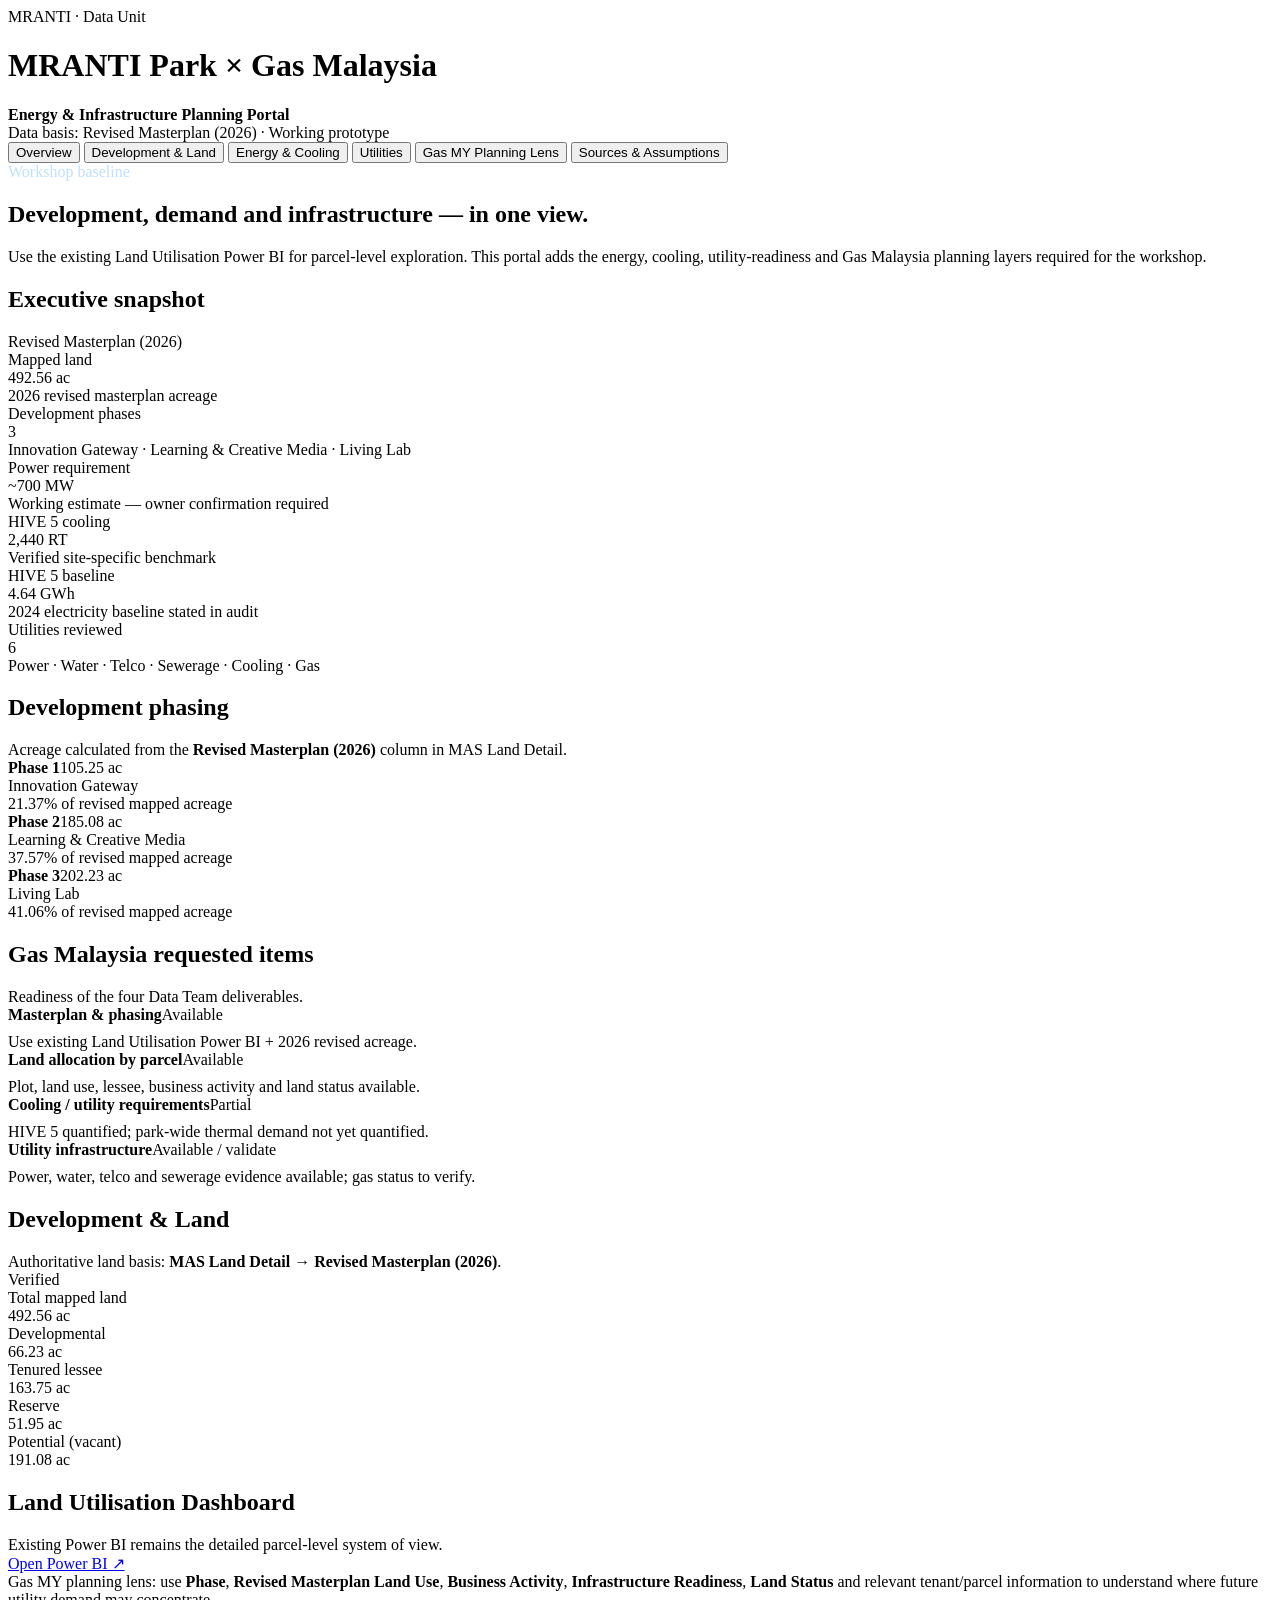
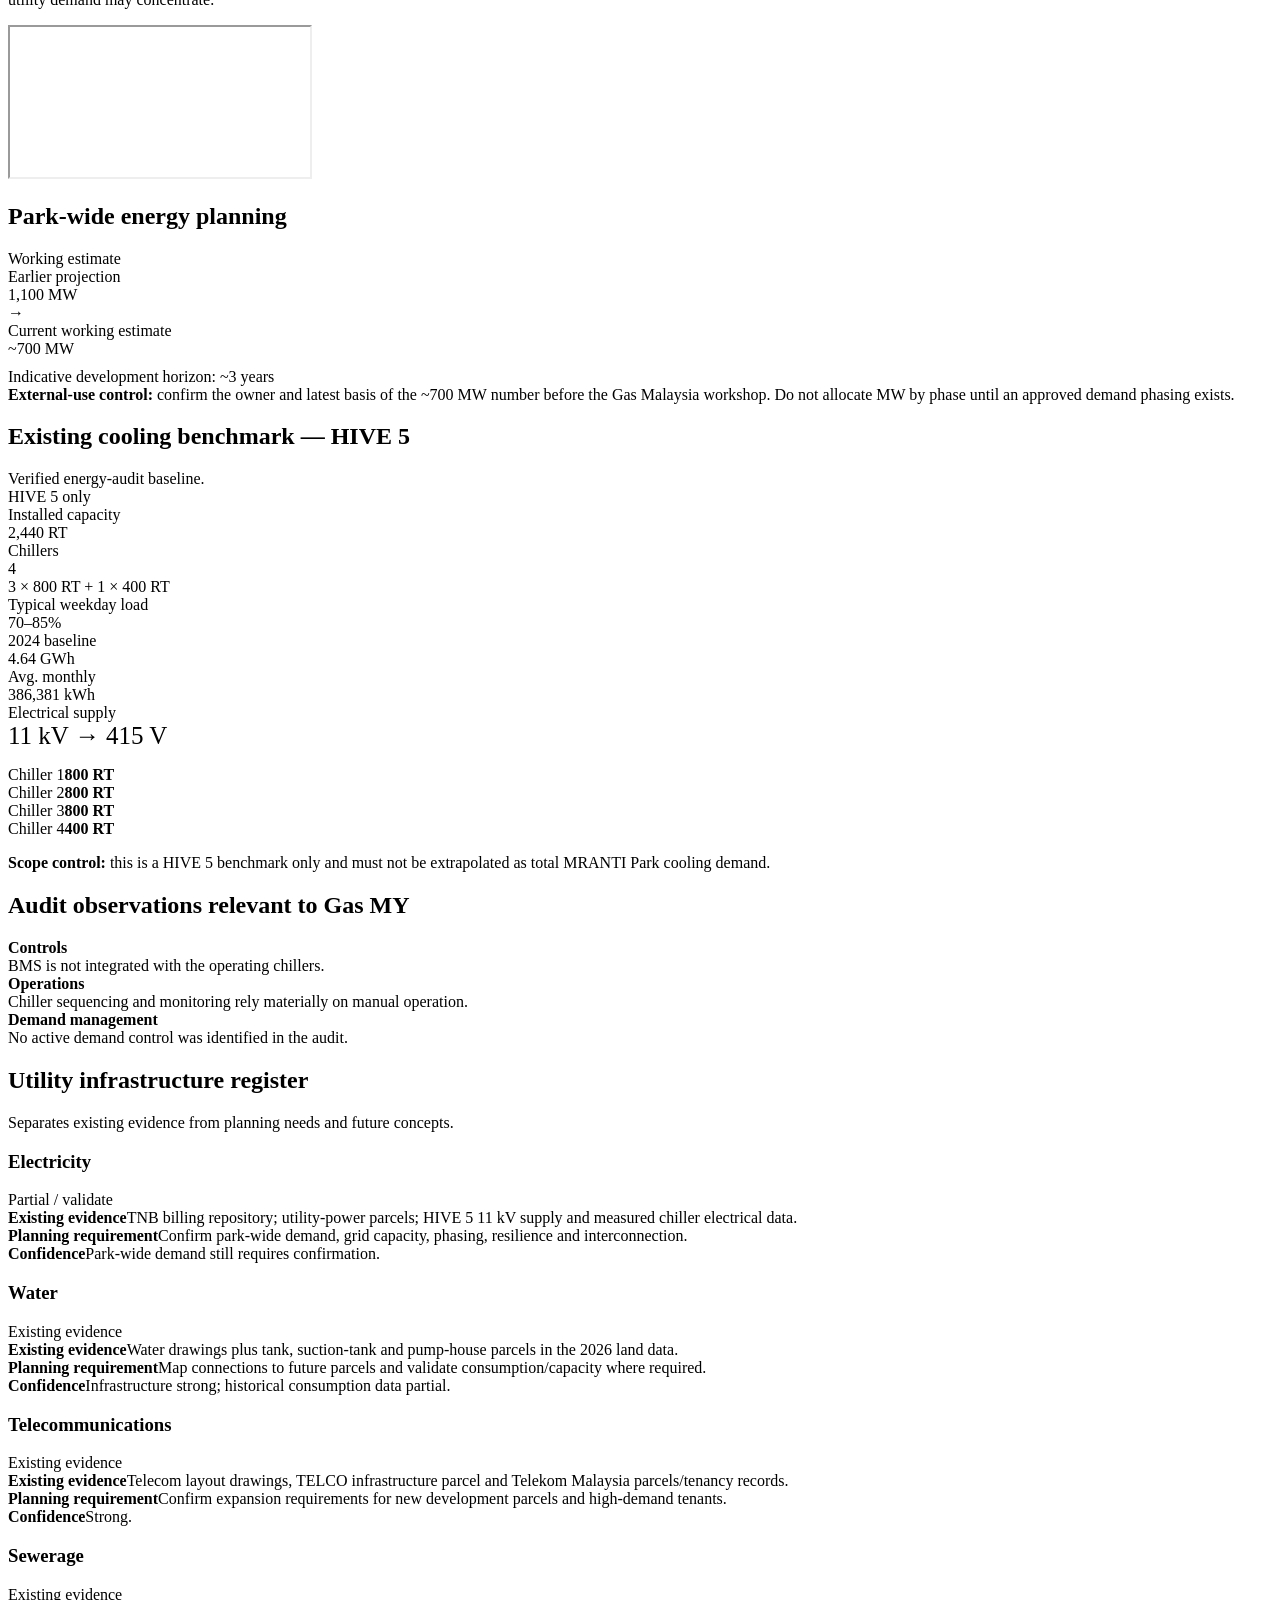
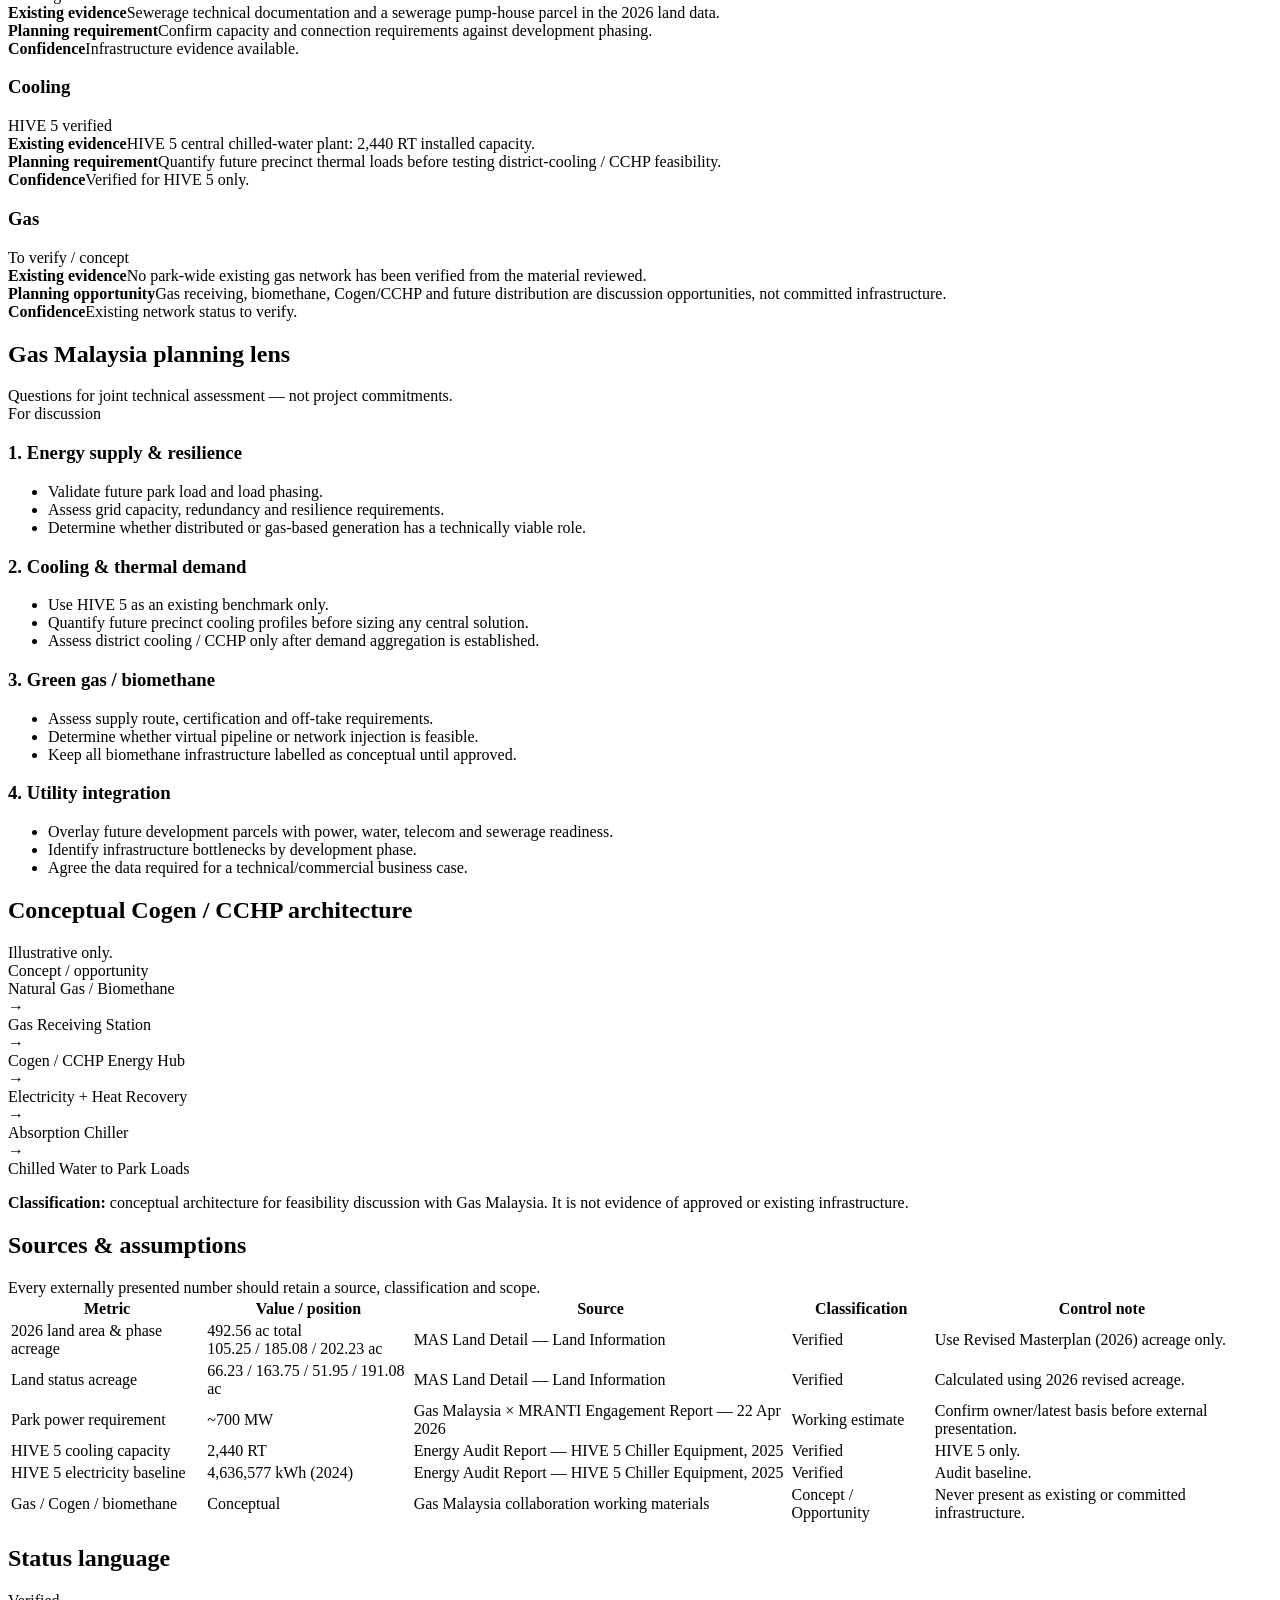
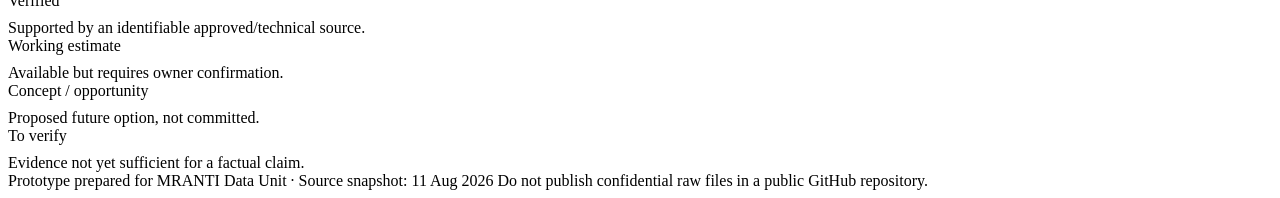
==== index.html @ a2a060d8 "Add files via upload" ====
<!doctype html>
<html lang="en">
<head>
  <meta charset="utf-8">
  <meta name="viewport" content="width=device-width,initial-scale=1">
  <title>MRANTI Park × Gas Malaysia — Energy & Infrastructure Planning Portal</title>
  <meta name="description" content="MRANTI Park development, land, energy and utility planning portal for Gas Malaysia workshop discussions.">
  <link rel="stylesheet" href="css/styles.css">
</head>
<body>
<header>
  <div class="header-wrap">
    <div class="brand-row">
      <div>
        <div class="eyebrow">MRANTI · Data Unit</div>
        <h1>MRANTI Park × Gas Malaysia</h1>
      </div>
      <div class="header-meta">
        <b>Energy & Infrastructure Planning Portal</b><br>
        Data basis: Revised Masterplan (2026) · Working prototype
      </div>
    </div>
    <nav aria-label="Portal navigation">
      <button class="active" data-view="overview">Overview</button>
      <button data-view="development">Development & Land</button>
      <button data-view="energy">Energy & Cooling</button>
      <button data-view="utilities">Utilities</button>
      <button data-view="planning">Gas MY Planning Lens</button>
      <button data-view="sources">Sources & Assumptions</button>
    </nav>
  </div>
</header>

<main>
<section class="view active" id="overview">
  <div class="hero">
    <div class="eyebrow" style="color:#bfe0ff">Workshop baseline</div>
    <h2>Development, demand and infrastructure — in one view.</h2>
    <p>Use the existing Land Utilisation Power BI for parcel-level exploration. This portal adds the energy, cooling, utility-readiness and Gas Malaysia planning layers required for the workshop.</p>
  </div>

  <div class="section">
    <div class="section-head">
      <div><h2>Executive snapshot</h2><div class="rule"></div></div>
      <span class="badge green">Revised Masterplan (2026)</span>
    </div>
    <div class="kpi-grid">
      <div class="kpi"><div class="label">Mapped land</div><div class="value">492.56 <span class="unit">ac</span></div><div class="note">2026 revised masterplan acreage</div></div>
      <div class="kpi"><div class="label">Development phases</div><div class="value">3</div><div class="note">Innovation Gateway · Learning & Creative Media · Living Lab</div></div>
      <div class="kpi"><div class="label">Power requirement</div><div class="value">~700 <span class="unit">MW</span></div><div class="note">Working estimate — owner confirmation required</div></div>
      <div class="kpi"><div class="label">HIVE 5 cooling</div><div class="value">2,440 <span class="unit">RT</span></div><div class="note">Verified site-specific benchmark</div></div>
      <div class="kpi"><div class="label">HIVE 5 baseline</div><div class="value">4.64 <span class="unit">GWh</span></div><div class="note">2024 electricity baseline stated in audit</div></div>
      <div class="kpi"><div class="label">Utilities reviewed</div><div class="value">6</div><div class="note">Power · Water · Telco · Sewerage · Cooling · Gas</div></div>
    </div>
  </div>

  <div class="section">
    <div class="section-head"><div><h2>Development phasing</h2><div class="subtle">Acreage calculated from the <b>Revised Masterplan (2026)</b> column in MAS Land Detail.</div></div></div>
    <div class="grid-3">
      <div class="phase-card">
        <div class="phase-title"><strong>Phase 1</strong><span>105.25 ac</span></div>
        <div class="subtle">Innovation Gateway</div>
        <div class="bar-track"><div class="bar-fill" style="width:21.37%"></div></div>
        <div class="subtle">21.37% of revised mapped acreage</div>
      </div>
      <div class="phase-card">
        <div class="phase-title"><strong>Phase 2</strong><span>185.08 ac</span></div>
        <div class="subtle">Learning & Creative Media</div>
        <div class="bar-track"><div class="bar-fill" style="width:37.57%"></div></div>
        <div class="subtle">37.57% of revised mapped acreage</div>
      </div>
      <div class="phase-card">
        <div class="phase-title"><strong>Phase 3</strong><span>202.23 ac</span></div>
        <div class="subtle">Living Lab</div>
        <div class="bar-track"><div class="bar-fill" style="width:41.06%"></div></div>
        <div class="subtle">41.06% of revised mapped acreage</div>
      </div>
    </div>
  </div>

  <div class="section">
    <div class="section-head"><div><h2>Gas Malaysia requested items</h2><div class="subtle">Readiness of the four Data Team deliverables.</div></div></div>
    <div class="readiness">
      <div class="ready-card"><strong>Masterplan & phasing</strong><span class="badge green">Available</span><div class="subtle" style="margin-top:9px">Use existing Land Utilisation Power BI + 2026 revised acreage.</div></div>
      <div class="ready-card"><strong>Land allocation by parcel</strong><span class="badge green">Available</span><div class="subtle" style="margin-top:9px">Plot, land use, lessee, business activity and land status available.</div></div>
      <div class="ready-card"><strong>Cooling / utility requirements</strong><span class="badge amber">Partial</span><div class="subtle" style="margin-top:9px">HIVE 5 quantified; park-wide thermal demand not yet quantified.</div></div>
      <div class="ready-card"><strong>Utility infrastructure</strong><span class="badge amber">Available / validate</span><div class="subtle" style="margin-top:9px">Power, water, telco and sewerage evidence available; gas status to verify.</div></div>
    </div>
  </div>
</section>

<section class="view" id="development">
  <div class="section">
    <div class="section-head">
      <div><h2>Development & Land</h2><div class="rule"></div><div class="subtle" style="margin-top:10px">Authoritative land basis: <b>MAS Land Detail → Revised Masterplan (2026)</b>.</div></div>
      <span class="badge green">Verified</span>
    </div>
    <div class="kpi-grid" style="grid-template-columns:repeat(5,minmax(150px,1fr))">
      <div class="kpi"><div class="label">Total mapped land</div><div class="value">492.56 <span class="unit">ac</span></div></div>
      <div class="kpi"><div class="label">Developmental</div><div class="value">66.23 <span class="unit">ac</span></div></div>
      <div class="kpi"><div class="label">Tenured lessee</div><div class="value">163.75 <span class="unit">ac</span></div></div>
      <div class="kpi"><div class="label">Reserve</div><div class="value">51.95 <span class="unit">ac</span></div></div>
      <div class="kpi"><div class="label">Potential (vacant)</div><div class="value">191.08 <span class="unit">ac</span></div></div>
    </div>
  </div>

  <div class="section">
    <div class="section-head">
      <div><h2>Land Utilisation Dashboard</h2><div class="subtle">Existing Power BI remains the detailed parcel-level system of view.</div></div>
      <a class="link-chip" href="https://app.powerbi.com/view?r=eyJrIjoiOTQ0YTMzOTMtMTMxNy00NjY1LWI3NjktN2VlZDdmM2IzNmE2IiwidCI6IjcxYzhjMDNlLTE1NDctNDRiNC05NGE4LWVjYjRjNmVlYzg0NSIsImMiOjEwfQ%3D%3D" target="_blank" rel="noopener">Open Power BI ↗</a>
    </div>
    <div class="callout">Gas MY planning lens: use <b>Phase</b>, <b>Revised Masterplan Land Use</b>, <b>Business Activity</b>, <b>Infrastructure Readiness</b>, <b>Land Status</b> and relevant tenant/parcel information to understand where future utility demand may concentrate.</div>
    <div class="pbi-wrap" style="margin-top:16px">
      <iframe title="MRANTI Land Utilisation Dashboard" src="https://app.powerbi.com/view?r=eyJrIjoiOTQ0YTMzOTMtMTMxNy00NjY1LWI3NjktN2VlZDdmM2IzNmE2IiwidCI6IjcxYzhjMDNlLTE1NDctNDRiNC05NGE4LWVjYjRjNmVlYzg0NSIsImMiOjEwfQ%3D%3D" allowfullscreen="true"></iframe>
    </div>
  </div>
</section>

<section class="view" id="energy">
  <div class="section">
    <div class="section-head"><div><h2>Park-wide energy planning</h2><div class="rule"></div></div><span class="badge amber">Working estimate</span></div>
    <div class="big-demand">
      <div class="previous"><div class="subtle">Earlier projection</div><div class="num">1,100 MW</div></div>
      <div class="arrow">→</div>
      <div><div class="subtle">Current working estimate</div><div class="num">~700 MW</div><div class="subtle" style="margin-top:10px">Indicative development horizon: ~3 years</div></div>
    </div>
    <div class="callout amber"><b>External-use control:</b> confirm the owner and latest basis of the ~700 MW number before the Gas Malaysia workshop. Do not allocate MW by phase until an approved demand phasing exists.</div>
  </div>

  <div class="section">
    <div class="section-head"><div><h2>Existing cooling benchmark — HIVE 5</h2><div class="subtle">Verified energy-audit baseline.</div></div><span class="badge blue">HIVE 5 only</span></div>
    <div class="kpi-grid">
      <div class="kpi"><div class="label">Installed capacity</div><div class="value">2,440 <span class="unit">RT</span></div></div>
      <div class="kpi"><div class="label">Chillers</div><div class="value">4</div><div class="note">3 × 800 RT + 1 × 400 RT</div></div>
      <div class="kpi"><div class="label">Typical weekday load</div><div class="value">70–85<span class="unit">%</span></div></div>
      <div class="kpi"><div class="label">2024 baseline</div><div class="value">4.64 <span class="unit">GWh</span></div></div>
      <div class="kpi"><div class="label">Avg. monthly</div><div class="value">386,381 <span class="unit">kWh</span></div></div>
      <div class="kpi"><div class="label">Electrical supply</div><div class="value" style="font-size:25px">11 kV → 415 V</div></div>
    </div>
    <div class="chiller-stack" style="margin-top:16px">
      <div class="chiller">Chiller 1<strong>800 RT</strong></div>
      <div class="chiller">Chiller 2<strong>800 RT</strong></div>
      <div class="chiller">Chiller 3<strong>800 RT</strong></div>
      <div class="chiller">Chiller 4<strong>400 RT</strong></div>
    </div>
    <div class="callout" style="margin-top:16px"><b>Scope control:</b> this is a HIVE 5 benchmark only and must not be extrapolated as total MRANTI Park cooling demand.</div>
  </div>

  <div class="section">
    <div class="section-head"><div><h2>Audit observations relevant to Gas MY</h2></div></div>
    <div class="grid-3">
      <div class="observation"><b>Controls</b><br><span class="subtle">BMS is not integrated with the operating chillers.</span></div>
      <div class="observation"><b>Operations</b><br><span class="subtle">Chiller sequencing and monitoring rely materially on manual operation.</span></div>
      <div class="observation"><b>Demand management</b><br><span class="subtle">No active demand control was identified in the audit.</span></div>
    </div>
  </div>
</section>

<section class="view" id="utilities">
  <div class="section">
    <div class="section-head"><div><h2>Utility infrastructure register</h2><div class="rule"></div><div class="subtle" style="margin-top:10px">Separates existing evidence from planning needs and future concepts.</div></div></div>
    <div class="utility-grid">
      <div class="utility-card">
        <div class="utility-top"><h3>Electricity</h3><span class="badge amber">Partial / validate</span></div>
        <div class="utility-line"><b>Existing evidence</b><span>TNB billing repository; utility-power parcels; HIVE 5 11 kV supply and measured chiller electrical data.</span></div>
        <div class="utility-line"><b>Planning requirement</b><span>Confirm park-wide demand, grid capacity, phasing, resilience and interconnection.</span></div>
        <div class="utility-line"><b>Confidence</b><span>Park-wide demand still requires confirmation.</span></div>
      </div>
      <div class="utility-card">
        <div class="utility-top"><h3>Water</h3><span class="badge green">Existing evidence</span></div>
        <div class="utility-line"><b>Existing evidence</b><span>Water drawings plus tank, suction-tank and pump-house parcels in the 2026 land data.</span></div>
        <div class="utility-line"><b>Planning requirement</b><span>Map connections to future parcels and validate consumption/capacity where required.</span></div>
        <div class="utility-line"><b>Confidence</b><span>Infrastructure strong; historical consumption data partial.</span></div>
      </div>
      <div class="utility-card">
        <div class="utility-top"><h3>Telecommunications</h3><span class="badge green">Existing evidence</span></div>
        <div class="utility-line"><b>Existing evidence</b><span>Telecom layout drawings, TELCO infrastructure parcel and Telekom Malaysia parcels/tenancy records.</span></div>
        <div class="utility-line"><b>Planning requirement</b><span>Confirm expansion requirements for new development parcels and high-demand tenants.</span></div>
        <div class="utility-line"><b>Confidence</b><span>Strong.</span></div>
      </div>
      <div class="utility-card">
        <div class="utility-top"><h3>Sewerage</h3><span class="badge green">Existing evidence</span></div>
        <div class="utility-line"><b>Existing evidence</b><span>Sewerage technical documentation and a sewerage pump-house parcel in the 2026 land data.</span></div>
        <div class="utility-line"><b>Planning requirement</b><span>Confirm capacity and connection requirements against development phasing.</span></div>
        <div class="utility-line"><b>Confidence</b><span>Infrastructure evidence available.</span></div>
      </div>
      <div class="utility-card">
        <div class="utility-top"><h3>Cooling</h3><span class="badge amber">HIVE 5 verified</span></div>
        <div class="utility-line"><b>Existing evidence</b><span>HIVE 5 central chilled-water plant: 2,440 RT installed capacity.</span></div>
        <div class="utility-line"><b>Planning requirement</b><span>Quantify future precinct thermal loads before testing district-cooling / CCHP feasibility.</span></div>
        <div class="utility-line"><b>Confidence</b><span>Verified for HIVE 5 only.</span></div>
      </div>
      <div class="utility-card">
        <div class="utility-top"><h3>Gas</h3><span class="badge blue">To verify / concept</span></div>
        <div class="utility-line"><b>Existing evidence</b><span>No park-wide existing gas network has been verified from the material reviewed.</span></div>
        <div class="utility-line"><b>Planning opportunity</b><span>Gas receiving, biomethane, Cogen/CCHP and future distribution are discussion opportunities, not committed infrastructure.</span></div>
        <div class="utility-line"><b>Confidence</b><span>Existing network status to verify.</span></div>
      </div>
    </div>
  </div>
</section>

<section class="view" id="planning">
  <div class="section">
    <div class="section-head"><div><h2>Gas Malaysia planning lens</h2><div class="rule"></div><div class="subtle" style="margin-top:10px">Questions for joint technical assessment — not project commitments.</div></div><span class="badge blue">For discussion</span></div>
    <div class="grid-2">
      <div class="question-card">
        <h3>1. Energy supply & resilience</h3>
        <ul><li>Validate future park load and load phasing.</li><li>Assess grid capacity, redundancy and resilience requirements.</li><li>Determine whether distributed or gas-based generation has a technically viable role.</li></ul>
      </div>
      <div class="question-card">
        <h3>2. Cooling & thermal demand</h3>
        <ul><li>Use HIVE 5 as an existing benchmark only.</li><li>Quantify future precinct cooling profiles before sizing any central solution.</li><li>Assess district cooling / CCHP only after demand aggregation is established.</li></ul>
      </div>
      <div class="question-card">
        <h3>3. Green gas / biomethane</h3>
        <ul><li>Assess supply route, certification and off-take requirements.</li><li>Determine whether virtual pipeline or network injection is feasible.</li><li>Keep all biomethane infrastructure labelled as conceptual until approved.</li></ul>
      </div>
      <div class="question-card">
        <h3>4. Utility integration</h3>
        <ul><li>Overlay future development parcels with power, water, telecom and sewerage readiness.</li><li>Identify infrastructure bottlenecks by development phase.</li><li>Agree the data required for a technical/commercial business case.</li></ul>
      </div>
    </div>
  </div>

  <div class="section">
    <div class="section-head"><div><h2>Conceptual Cogen / CCHP architecture</h2><div class="subtle">Illustrative only.</div></div><span class="badge blue">Concept / opportunity</span></div>
    <div class="architecture">
      <div class="node">Natural Gas / Biomethane</div><div class="connector">→</div>
      <div class="node">Gas Receiving Station</div><div class="connector">→</div>
      <div class="node primary">Cogen / CCHP Energy Hub</div><div class="connector">→</div>
      <div class="node">Electricity + Heat Recovery</div><div class="connector">→</div>
      <div class="node">Absorption Chiller</div><div class="connector">→</div>
      <div class="node">Chilled Water to Park Loads</div>
    </div>
    <div class="callout" style="margin-top:16px"><b>Classification:</b> conceptual architecture for feasibility discussion with Gas Malaysia. It is not evidence of approved or existing infrastructure.</div>
  </div>
</section>

<section class="view" id="sources">
  <div class="section">
    <div class="section-head"><div><h2>Sources & assumptions</h2><div class="rule"></div><div class="subtle" style="margin-top:10px">Every externally presented number should retain a source, classification and scope.</div></div></div>
    <div class="table-wrap">
      <table>
        <thead><tr><th>Metric</th><th>Value / position</th><th>Source</th><th>Classification</th><th>Control note</th></tr></thead>
        <tbody>
          <tr><td>2026 land area & phase acreage</td><td>492.56 ac total<br>105.25 / 185.08 / 202.23 ac</td><td>MAS Land Detail — Land Information</td><td><span class="source-class">Verified</span></td><td>Use Revised Masterplan (2026) acreage only.</td></tr>
          <tr><td>Land status acreage</td><td>66.23 / 163.75 / 51.95 / 191.08 ac</td><td>MAS Land Detail — Land Information</td><td><span class="source-class">Verified</span></td><td>Calculated using 2026 revised acreage.</td></tr>
          <tr><td>Park power requirement</td><td>~700 MW</td><td>Gas Malaysia × MRANTI Engagement Report — 22 Apr 2026</td><td><span class="source-class">Working estimate</span></td><td>Confirm owner/latest basis before external presentation.</td></tr>
          <tr><td>HIVE 5 cooling capacity</td><td>2,440 RT</td><td>Energy Audit Report — HIVE 5 Chiller Equipment, 2025</td><td><span class="source-class">Verified</span></td><td>HIVE 5 only.</td></tr>
          <tr><td>HIVE 5 electricity baseline</td><td>4,636,577 kWh (2024)</td><td>Energy Audit Report — HIVE 5 Chiller Equipment, 2025</td><td><span class="source-class">Verified</span></td><td>Audit baseline.</td></tr>
          <tr><td>Gas / Cogen / biomethane</td><td>Conceptual</td><td>Gas Malaysia collaboration working materials</td><td><span class="source-class">Concept / Opportunity</span></td><td>Never present as existing or committed infrastructure.</td></tr>
        </tbody>
      </table>
    </div>
  </div>

  <div class="section">
    <div class="section-head"><div><h2>Status language</h2></div></div>
    <div class="readiness">
      <div class="ready-card"><span class="badge green">Verified</span><div class="subtle" style="margin-top:9px">Supported by an identifiable approved/technical source.</div></div>
      <div class="ready-card"><span class="badge amber">Working estimate</span><div class="subtle" style="margin-top:9px">Available but requires owner confirmation.</div></div>
      <div class="ready-card"><span class="badge blue">Concept / opportunity</span><div class="subtle" style="margin-top:9px">Proposed future option, not committed.</div></div>
      <div class="ready-card"><span class="badge grey">To verify</span><div class="subtle" style="margin-top:9px">Evidence not yet sufficient for a factual claim.</div></div>
    </div>
  </div>
</section>

<div class="footer">
  <span>Prototype prepared for MRANTI Data Unit · Source snapshot: 11 Aug 2026</span>
  <span>Do not publish confidential raw files in a public GitHub repository.</span>
</div>
</main>
<script src="js/app.js"></script>
</body>
</html>
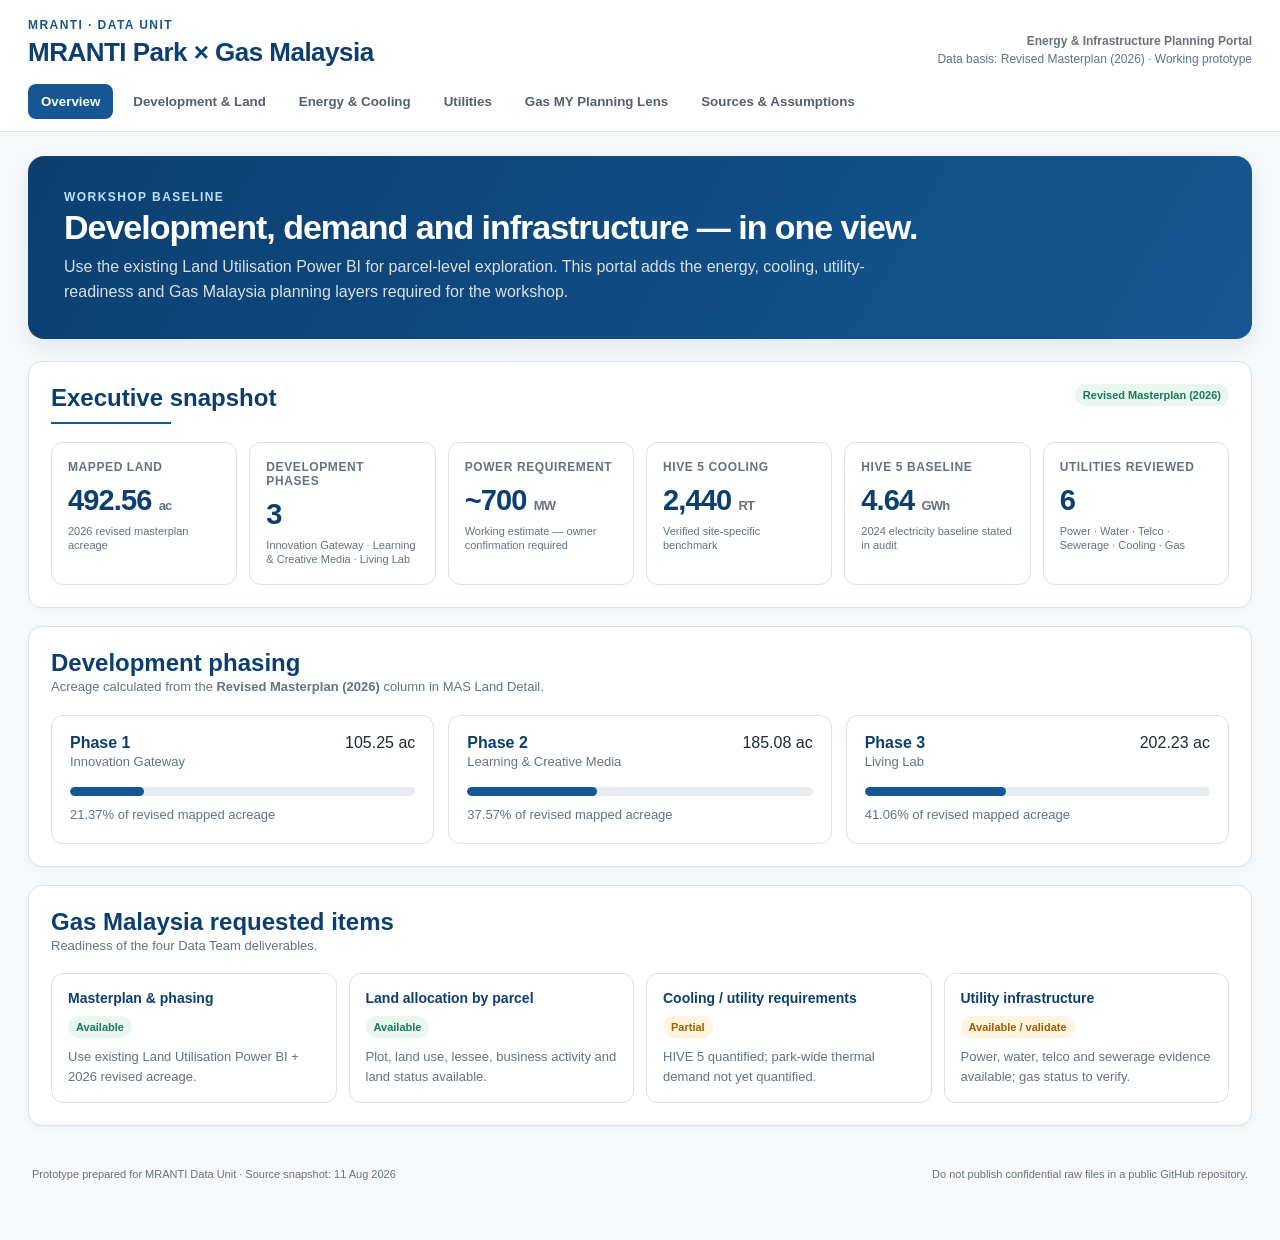
==== commit cfe9f6ff: "Rename index(1) (1).html to index.html" ====
--- a/index.html
+++ b/index.html
@@ -5,7 +5,7 @@
   <meta name="viewport" content="width=device-width,initial-scale=1">
   <title>MRANTI Park × Gas Malaysia — Energy & Infrastructure Planning Portal</title>
   <meta name="description" content="MRANTI Park development, land, energy and utility planning portal for Gas Malaysia workshop discussions.">
-  <link rel="stylesheet" href="css/styles.css">
+  <link rel="stylesheet" href="styles.css">
 </head>
 <body>
 <header>
@@ -271,6 +271,6 @@
   <span>Do not publish confidential raw files in a public GitHub repository.</span>
 </div>
 </main>
-<script src="js/app.js"></script>
+<script src="app.js"></script>
 </body>
 </html>
--- a/styles.css
+++ b/styles.css
@@ -0,0 +1,149 @@
+
+:root{
+  --mranti:#145793;
+  --mranti-dark:#0c3f70;
+  --mranti-soft:#eaf2f9;
+  --ink:#1d2b38;
+  --muted:#657381;
+  --line:#d9e2ea;
+  --bg:#f6f8fa;
+  --white:#ffffff;
+  --green:#167a58;
+  --green-bg:#eaf7f1;
+  --amber:#a15d00;
+  --amber-bg:#fff4df;
+  --blue:#285f9b;
+  --blue-bg:#eaf2fb;
+  --grey-bg:#eef1f4;
+  --shadow:0 8px 24px rgba(18,47,74,.08);
+}
+*{box-sizing:border-box}
+html{scroll-behavior:smooth}
+body{
+  margin:0;
+  font-family:Inter,Segoe UI,Arial,sans-serif;
+  color:var(--ink);
+  background:var(--bg);
+}
+header{
+  position:sticky;top:0;z-index:20;
+  background:rgba(255,255,255,.97);
+  border-bottom:1px solid var(--line);
+  backdrop-filter: blur(12px);
+}
+.header-wrap{
+  max-width:1480px;margin:auto;padding:18px 28px 12px;
+}
+.brand-row{display:flex;justify-content:space-between;align-items:flex-end;gap:20px}
+.eyebrow{font-size:12px;font-weight:800;letter-spacing:.12em;text-transform:uppercase;color:var(--mranti)}
+h1{font-size:26px;margin:5px 0 0;color:var(--mranti-dark);letter-spacing:-.02em}
+.header-meta{text-align:right;color:var(--muted);font-size:12px;line-height:1.5}
+nav{display:flex;gap:7px;overflow-x:auto;padding-top:16px}
+nav button{
+  appearance:none;border:0;background:transparent;color:#526170;
+  padding:10px 13px;border-radius:8px;font-weight:700;cursor:pointer;white-space:nowrap;
+}
+nav button:hover{background:#f0f4f8;color:var(--mranti)}
+nav button.active{background:var(--mranti);color:white}
+main{max-width:1480px;margin:auto;padding:24px 28px 60px}
+.view{display:none}
+.view.active{display:block}
+.hero{
+  background:linear-gradient(120deg,var(--mranti-dark),var(--mranti));
+  color:white;border-radius:16px;padding:34px 36px;box-shadow:var(--shadow);margin-bottom:22px
+}
+.hero h2{margin:4px 0 8px;font-size:34px;letter-spacing:-.03em}
+.hero p{max-width:850px;margin:0;color:rgba(255,255,255,.84);line-height:1.55}
+.section{background:white;border:1px solid var(--line);border-radius:14px;padding:22px;margin-bottom:18px;box-shadow:0 3px 10px rgba(18,47,74,.03)}
+.section-head{display:flex;justify-content:space-between;gap:16px;align-items:flex-start;margin-bottom:18px}
+.section h2,.section h3{margin:0;color:var(--mranti-dark)}
+.section h2{font-size:24px}.section h3{font-size:18px}
+.subtle{color:var(--muted);font-size:13px;line-height:1.5}
+.rule{height:2px;background:var(--mranti);width:120px;margin:10px 0 0}
+.kpi-grid{display:grid;grid-template-columns:repeat(6,minmax(150px,1fr));gap:12px}
+.kpi{
+  border:1px solid var(--line);background:white;border-radius:12px;padding:17px 16px;min-height:116px
+}
+.kpi .label{font-size:12px;font-weight:800;text-transform:uppercase;letter-spacing:.05em;color:var(--muted)}
+.kpi .value{font-size:29px;font-weight:800;color:var(--mranti-dark);margin-top:10px;letter-spacing:-.03em}
+.kpi .unit{font-size:13px;font-weight:700;color:var(--muted)}
+.kpi .note{font-size:11px;color:var(--muted);margin-top:7px;line-height:1.35}
+.grid-2{display:grid;grid-template-columns:1fr 1fr;gap:18px}
+.grid-3{display:grid;grid-template-columns:repeat(3,1fr);gap:14px}
+.phase-card{border:1px solid var(--line);border-radius:12px;padding:18px}
+.phase-title{display:flex;justify-content:space-between;gap:10px}
+.phase-title strong{color:var(--mranti-dark)}
+.bar-track{height:9px;background:#e8edf2;border-radius:99px;overflow:hidden;margin:16px 0 9px}
+.bar-fill{height:100%;background:var(--mranti);border-radius:99px}
+.badge{display:inline-flex;align-items:center;padding:5px 8px;border-radius:999px;font-size:11px;font-weight:800;white-space:nowrap}
+.badge.green{background:var(--green-bg);color:var(--green)}
+.badge.amber{background:var(--amber-bg);color:var(--amber)}
+.badge.blue{background:var(--blue-bg);color:var(--blue)}
+.badge.grey{background:var(--grey-bg);color:#5f6872}
+.readiness{display:grid;grid-template-columns:repeat(4,1fr);gap:12px}
+.ready-card{border:1px solid var(--line);border-radius:12px;padding:16px}
+.ready-card strong{display:block;margin-bottom:10px;color:var(--mranti-dark);font-size:14px}
+.table-wrap{overflow:auto;border:1px solid var(--line);border-radius:11px}
+table{width:100%;border-collapse:collapse;background:white;font-size:13px}
+th{background:var(--mranti);color:#fff;text-align:left;padding:12px 13px;white-space:nowrap}
+td{padding:12px 13px;border-top:1px solid var(--line);vertical-align:top;line-height:1.45}
+tr:hover td{background:#fafbfd}
+.pbi-wrap{border:1px solid var(--line);border-radius:12px;overflow:hidden;background:#fff}
+.pbi-wrap iframe{width:100%;height:760px;border:0;display:block}
+.callout{
+  border-left:4px solid var(--mranti);background:var(--mranti-soft);padding:14px 16px;border-radius:8px;
+  color:#334c62;font-size:13px;line-height:1.5
+}
+.callout.amber{border-left-color:#d28a20;background:#fff7e9}
+.big-demand{
+  display:grid;grid-template-columns:1fr auto 1fr;gap:28px;align-items:center;text-align:center;padding:18px 10px
+}
+.big-demand .num{font-size:55px;line-height:1;font-weight:900;color:var(--mranti-dark);letter-spacing:-.05em}
+.big-demand .previous .num{text-decoration:line-through;color:#8090a0;font-size:42px}
+.arrow{font-size:34px;color:var(--mranti)}
+.chiller-stack{display:grid;grid-template-columns:repeat(4,1fr);gap:10px}
+.chiller{border-radius:11px;background:var(--mranti-soft);padding:16px;text-align:center}
+.chiller strong{display:block;font-size:22px;color:var(--mranti-dark);margin-top:5px}
+.observation{border:1px solid var(--line);border-radius:11px;padding:16px;line-height:1.5;font-size:13px}
+.utility-grid{display:grid;grid-template-columns:repeat(2,1fr);gap:13px}
+.utility-card{border:1px solid var(--line);border-radius:12px;padding:17px}
+.utility-top{display:flex;justify-content:space-between;gap:12px;align-items:start;margin-bottom:13px}
+.utility-card h3{font-size:17px}
+.utility-line{margin:10px 0}
+.utility-line b{display:block;font-size:11px;text-transform:uppercase;letter-spacing:.05em;color:var(--muted);margin-bottom:4px}
+.utility-line span{font-size:13px;line-height:1.45;color:#354555}
+.architecture{display:flex;align-items:stretch;justify-content:center;gap:8px;flex-wrap:wrap;padding:8px 0}
+.node{
+  min-width:135px;max-width:160px;display:flex;align-items:center;justify-content:center;text-align:center;
+  border:1px solid #b9cbe0;background:#f4f8fc;color:var(--mranti-dark);font-weight:800;font-size:12px;
+  border-radius:10px;padding:13px 10px;min-height:72px
+}
+.node.primary{background:var(--mranti);color:#fff;border-color:var(--mranti)}
+.connector{display:flex;align-items:center;color:var(--mranti);font-size:25px;font-weight:300}
+.question-card{border:1px solid var(--line);border-radius:12px;padding:18px}
+.question-card h3{margin-bottom:9px}
+.question-card ul{padding-left:18px;margin:0}
+.question-card li{margin:7px 0;color:#405160;font-size:13px;line-height:1.45}
+.source-class{font-weight:800}
+.footer{padding:24px 4px 0;color:var(--muted);font-size:11px;display:flex;justify-content:space-between;gap:18px}
+.small-links{display:flex;gap:8px;flex-wrap:wrap}
+.link-chip{
+  display:inline-flex;padding:7px 10px;border:1px solid var(--line);border-radius:8px;text-decoration:none;color:var(--mranti);
+  font-size:12px;font-weight:700;background:white
+}
+.link-chip:hover{background:var(--mranti-soft)}
+@media(max-width:1100px){
+  .kpi-grid{grid-template-columns:repeat(3,1fr)}
+  .readiness{grid-template-columns:repeat(2,1fr)}
+  .utility-grid{grid-template-columns:1fr}
+}
+@media(max-width:760px){
+  .header-wrap,main{padding-left:16px;padding-right:16px}
+  .brand-row{align-items:flex-start;flex-direction:column}
+  .header-meta{text-align:left}
+  .hero{padding:26px 22px}.hero h2{font-size:28px}
+  .kpi-grid,.grid-2,.grid-3,.readiness{grid-template-columns:1fr}
+  .big-demand{grid-template-columns:1fr}.arrow{transform:rotate(90deg)}
+  .chiller-stack{grid-template-columns:repeat(2,1fr)}
+  .pbi-wrap iframe{height:620px}
+}
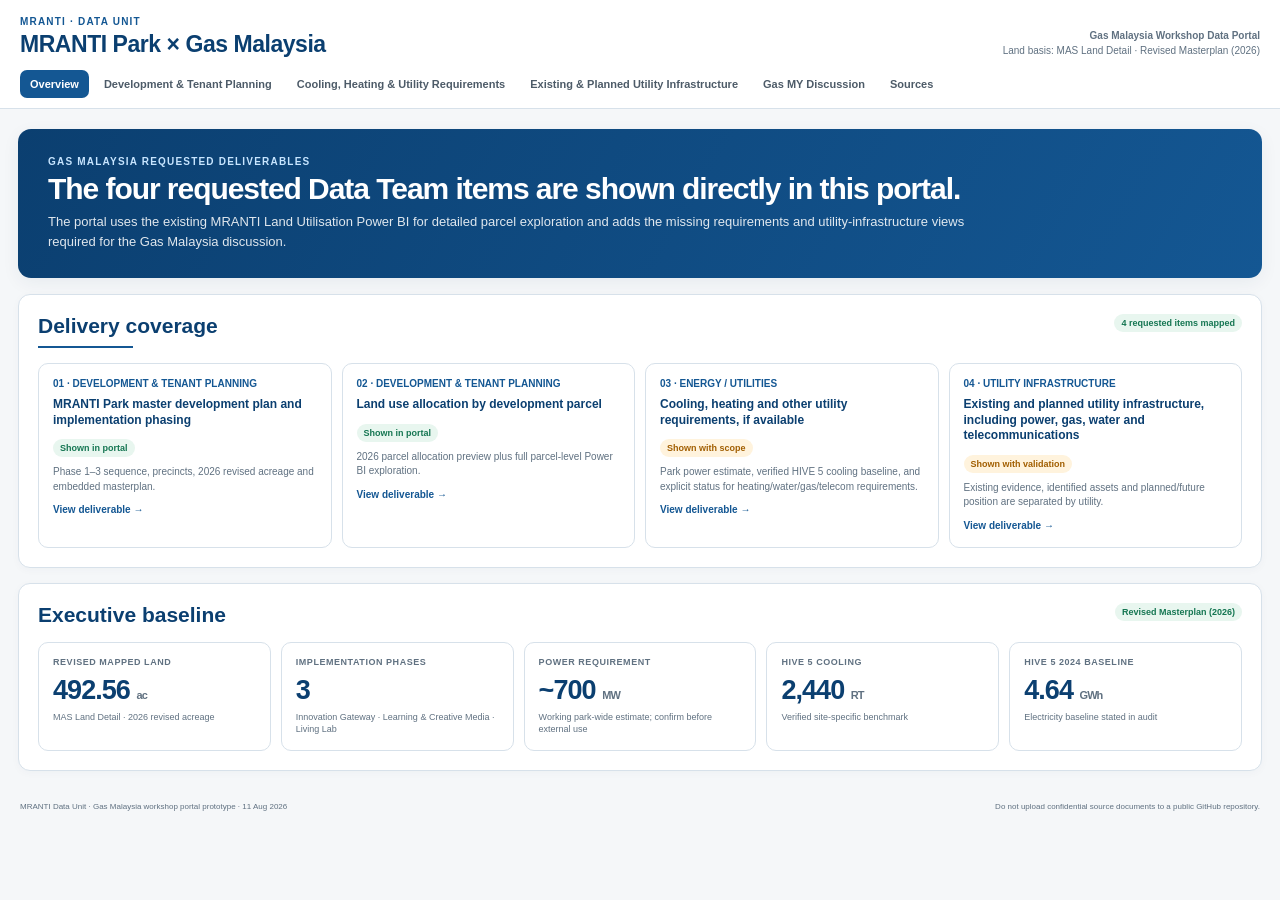
==== commit 8a4b5e27: "Add files via upload" ====
--- a/index.html
+++ b/index.html
@@ -1,32 +1,25 @@
 <!doctype html>
 <html lang="en">
 <head>
-  <meta charset="utf-8">
-  <meta name="viewport" content="width=device-width,initial-scale=1">
-  <title>MRANTI Park × Gas Malaysia — Energy & Infrastructure Planning Portal</title>
-  <meta name="description" content="MRANTI Park development, land, energy and utility planning portal for Gas Malaysia workshop discussions.">
-  <link rel="stylesheet" href="styles.css">
+<meta charset="utf-8">
+<meta name="viewport" content="width=device-width,initial-scale=1">
+<title>MRANTI Park × Gas Malaysia — Workshop Data Portal</title>
+<link rel="stylesheet" href="styles.css">
 </head>
 <body>
 <header>
   <div class="header-wrap">
     <div class="brand-row">
-      <div>
-        <div class="eyebrow">MRANTI · Data Unit</div>
-        <h1>MRANTI Park × Gas Malaysia</h1>
-      </div>
-      <div class="header-meta">
-        <b>Energy & Infrastructure Planning Portal</b><br>
-        Data basis: Revised Masterplan (2026) · Working prototype
-      </div>
-    </div>
-    <nav aria-label="Portal navigation">
+      <div><div class="eyebrow">MRANTI · Data Unit</div><h1>MRANTI Park × Gas Malaysia</h1></div>
+      <div class="header-meta"><b>Gas Malaysia Workshop Data Portal</b><br>Land basis: MAS Land Detail · Revised Masterplan (2026)</div>
+    </div>
+    <nav>
       <button class="active" data-view="overview">Overview</button>
-      <button data-view="development">Development & Land</button>
-      <button data-view="energy">Energy & Cooling</button>
-      <button data-view="utilities">Utilities</button>
-      <button data-view="planning">Gas MY Planning Lens</button>
-      <button data-view="sources">Sources & Assumptions</button>
+      <button data-view="development">Development & Tenant Planning</button>
+      <button data-view="requirements">Cooling, Heating & Utility Requirements</button>
+      <button data-view="infrastructure">Existing & Planned Utility Infrastructure</button>
+      <button data-view="discussion">Gas MY Discussion</button>
+      <button data-view="sources">Sources</button>
     </nav>
   </div>
 </header>
@@ -34,242 +27,194 @@
 <main>
 <section class="view active" id="overview">
   <div class="hero">
-    <div class="eyebrow" style="color:#bfe0ff">Workshop baseline</div>
-    <h2>Development, demand and infrastructure — in one view.</h2>
-    <p>Use the existing Land Utilisation Power BI for parcel-level exploration. This portal adds the energy, cooling, utility-readiness and Gas Malaysia planning layers required for the workshop.</p>
-  </div>
-
-  <div class="section">
-    <div class="section-head">
-      <div><h2>Executive snapshot</h2><div class="rule"></div></div>
+    <div class="eyebrow" style="color:#c7e5ff">Gas Malaysia requested deliverables</div>
+    <h2>The four requested Data Team items are shown directly in this portal.</h2>
+    <p>The portal uses the existing MRANTI Land Utilisation Power BI for detailed parcel exploration and adds the missing requirements and utility-infrastructure views required for the Gas Malaysia discussion.</p>
+  </div>
+
+  <div class="section">
+    <div class="section-head"><div><h2>Delivery coverage</h2><div class="rule"></div></div><span class="badge green">4 requested items mapped</span></div>
+    <div class="deliverables">
+      <div class="deliverable"><div class="num">01 · DEVELOPMENT & TENANT PLANNING</div><strong>MRANTI Park master development plan and implementation phasing</strong><span class="badge green">Shown in portal</span><p>Phase 1–3 sequence, precincts, 2026 revised acreage and embedded masterplan.</p><button data-go="development">View deliverable →</button></div>
+      <div class="deliverable"><div class="num">02 · DEVELOPMENT & TENANT PLANNING</div><strong>Land use allocation by development parcel</strong><span class="badge green">Shown in portal</span><p>2026 parcel allocation preview plus full parcel-level Power BI exploration.</p><button data-go="development">View deliverable →</button></div>
+      <div class="deliverable"><div class="num">03 · ENERGY / UTILITIES</div><strong>Cooling, heating and other utility requirements, if available</strong><span class="badge amber">Shown with scope</span><p>Park power estimate, verified HIVE 5 cooling baseline, and explicit status for heating/water/gas/telecom requirements.</p><button data-go="requirements">View deliverable →</button></div>
+      <div class="deliverable"><div class="num">04 · UTILITY INFRASTRUCTURE</div><strong>Existing and planned utility infrastructure, including power, gas, water and telecommunications</strong><span class="badge amber">Shown with validation</span><p>Existing evidence, identified assets and planned/future position are separated by utility.</p><button data-go="infrastructure">View deliverable →</button></div>
+    </div>
+  </div>
+
+  <div class="section">
+    <div class="section-head"><div><h2>Executive baseline</h2></div><span class="badge green">Revised Masterplan (2026)</span></div>
+    <div class="kpi-grid">
+      <div class="kpi"><div class="label">Revised mapped land</div><div class="value">492.56 <span class="unit">ac</span></div><div class="note">MAS Land Detail · 2026 revised acreage</div></div>
+      <div class="kpi"><div class="label">Implementation phases</div><div class="value">3</div><div class="note">Innovation Gateway · Learning & Creative Media · Living Lab</div></div>
+      <div class="kpi"><div class="label">Power requirement</div><div class="value">~700 <span class="unit">MW</span></div><div class="note">Working park-wide estimate; confirm before external use</div></div>
+      <div class="kpi"><div class="label">HIVE 5 cooling</div><div class="value">2,440 <span class="unit">RT</span></div><div class="note">Verified site-specific benchmark</div></div>
+      <div class="kpi"><div class="label">HIVE 5 2024 baseline</div><div class="value">4.64 <span class="unit">GWh</span></div><div class="note">Electricity baseline stated in audit</div></div>
+    </div>
+  </div>
+</section>
+
+<section class="view" id="development">
+  <div class="section">
+    <div class="section-head">
+      <div><h2>1. MRANTI Park master development plan and implementation phasing</h2><div class="rule"></div><div class="subtle" style="margin-top:8px">Implementation phasing is presented as the established Phase 1 → Phase 2 → Phase 3 development sequence. Acreage uses <b>Revised Masterplan (2026)</b>.</div></div>
+      <span class="badge green">Available</span>
+    </div>
+    <div class="phase-flow">
+      <div class="phase"><div class="phase-no">Phase 1</div><div class="precinct">Innovation Gateway</div><div class="acre">105.25 ac</div><div class="subtle">21.37% of revised mapped acreage</div></div>
+      <div class="arrow">→</div>
+      <div class="phase"><div class="phase-no">Phase 2</div><div class="precinct">Learning & Creative Media</div><div class="acre">185.08 ac</div><div class="subtle">37.57% of revised mapped acreage</div></div>
+      <div class="arrow">→</div>
+      <div class="phase"><div class="phase-no">Phase 3</div><div class="precinct">Living Lab</div><div class="acre">202.23 ac</div><div class="subtle">41.06% of revised mapped acreage</div></div>
+    </div>
+    <div class="callout" style="margin-top:12px"><b>What this delivers to Gas Malaysia:</b> the master development structure, spatial phase sequence and the revised 2026 land quantum by phase. Detailed parcel geography is shown in the embedded masterplan below.</div>
+  </div>
+
+  <div class="section">
+    <div class="section-head">
+      <div><h2>2. Land use allocation by development parcel</h2><div class="rule"></div><div class="subtle" style="margin-top:8px">Representative parcel records are shown below. The embedded Power BI remains the full interactive parcel view.</div></div>
       <span class="badge green">Revised Masterplan (2026)</span>
     </div>
+    <div class="table-wrap">
+      <table>
+        <thead><tr><th>Phase</th><th>Plot ID</th><th>2026 acreage</th><th>Revised land use</th><th>Business activity / asset</th><th>Business entity / lessee</th><th>Land status</th></tr></thead>
+        <tbody>
+          <tr><td>Phase 3</td><td>PT 13792</td><td>28.88</td><td>INSTITUSI</td><td>Data Centre</td><td>Vacant</td><td>Potential (Vacant)</td></tr>
+          <tr><td>Phase 3</td><td>PT 13797</td><td>25.05</td><td>INSTITUSI</td><td>Data Centre</td><td>Vacant</td><td>Potential (Vacant)</td></tr>
+          <tr><td>Phase 3</td><td>PT 13793</td><td>27.84</td><td>INSTITUSI</td><td>Data Centre</td><td>Amazon Data Services Malaysia Sdn. Bhd.</td><td>Tenured Lessee</td></tr>
+          <tr><td>Phase 1</td><td>PT 13803</td><td>6.71</td><td>INSTITUSI</td><td>Data Centre</td><td>Vacant</td><td>Potential (Vacant)</td></tr>
+          <tr><td>Phase 1</td><td>PT 13814</td><td>3.36</td><td>INSTITUSI</td><td>Telco Services</td><td>Telekom Malaysia Berhad</td><td>Tenured Lessee</td></tr>
+          <tr><td>Phase 1</td><td>PT 13813</td><td>1.98</td><td>INSTITUSI</td><td>Telecommunication</td><td>Telekom Malaysia Berhad</td><td>Tenured Lessee</td></tr>
+          <tr><td>Phase 3</td><td>PT 13789</td><td>5.89</td><td>INFRA</td><td>Utility-Power / PMU</td><td>Vacant</td><td>Reserve</td></tr>
+          <tr><td>Phase 1</td><td>PT 13804</td><td>0.93</td><td>INFRA</td><td>Utility-Power / PPU</td><td>Vacant</td><td>Reserve</td></tr>
+          <tr><td>Phase 1</td><td>PT 14261</td><td>1.43</td><td>INFRA</td><td>Utility-Water / TNB-Tangki Sedut</td><td>Vacant</td><td>Reserve</td></tr>
+          <tr><td>Phase 2</td><td>PT 13830</td><td>3.15</td><td>INFRA</td><td>Rumah Pam & Tangki Air</td><td>—</td><td>—</td></tr>
+          <tr><td>Phase 2</td><td>PT 13830</td><td>0.34</td><td>INFRA</td><td>Rumah Pam Kumbahan</td><td>—</td><td>—</td></tr>
+        </tbody>
+      </table>
+    </div>
+  </div>
+
+  <div class="section">
+    <div class="section-head"><div><h2>MRANTI Land Utilisation Dashboard</h2><div class="subtle">Full masterplan, land information, heatmap and plot-level detail.</div></div><a class="link-chip" href="https://app.powerbi.com/view?r=eyJrIjoiOTQ0YTMzOTMtMTMxNy00NjY1LWI3NjktN2VlZDdmM2IzNmE2IiwidCI6IjcxYzhjMDNlLTE1NDctNDRiNC05NGE4LWVjYjRjNmVlYzg0NSIsImMiOjEwfQ%3D%3D" target="_blank" rel="noopener">Open Power BI ↗</a></div>
+    <div class="pbi-wrap"><iframe title="MRANTI Land Utilisation Dashboard" src="https://app.powerbi.com/view?r=eyJrIjoiOTQ0YTMzOTMtMTMxNy00NjY1LWI3NjktN2VlZDdmM2IzNmE2IiwidCI6IjcxYzhjMDNlLTE1NDctNDRiNC05NGE4LWVjYjRjNmVlYzg0NSIsImMiOjEwfQ%3D%3D" allowfullscreen="true"></iframe></div>
+  </div>
+</section>
+
+<section class="view" id="requirements">
+  <div class="section">
+    <div class="section-head">
+      <div><h2>3. Cooling, heating and other utility requirements, if available</h2><div class="rule"></div><div class="subtle" style="margin-top:8px">This page states the requirement we can quantify today and clearly identifies where only infrastructure evidence or further demand definition exists.</div></div>
+      <span class="badge amber">Available with scope limitations</span>
+    </div>
+    <div class="table-wrap">
+      <table class="req-table">
+        <thead><tr><th>Requirement</th><th>Current information available</th><th>Scope</th><th>Status for Gas MY</th></tr></thead>
+        <tbody>
+          <tr><td>Electricity / power</td><td><b>~700 MW</b> current working park requirement; earlier working projection was 1,100 MW.</td><td>Park-wide planning</td><td><span class="badge amber">Working estimate</span> Confirm owner/latest basis before workshop.</td></tr>
+          <tr><td>Cooling</td><td><b>HIVE 5: 2,440 RT installed capacity</b>; 4 chillers; typical weekday load 70–85% of design; 2024 electricity baseline 4.64 GWh.</td><td>HIVE 5 only</td><td><span class="badge green">Verified site benchmark</span> Do not extrapolate to total park.</td></tr>
+          <tr><td>Heating / thermal</td><td>No separate quantified park-wide heating or steam demand was identified in the reviewed operational data.</td><td>Park / tenant-specific</td><td><span class="badge grey">To quantify</span> Establish from future tenant/building use where relevant.</td></tr>
+          <tr><td>Water</td><td>Water infrastructure is identified in land data and technical drawings; historical water data exists but contains gaps.</td><td>Park infrastructure</td><td><span class="badge amber">Partial</span> Capacity/demand requirement to be consolidated against development phasing.</td></tr>
+          <tr><td>Gas</td><td>No quantified park-wide gas demand requirement has been established in the reviewed data.</td><td>Future energy option</td><td><span class="badge blue">To assess with Gas MY</span> Demand depends on selected use case such as Cogen/CCHP or tenant gas off-take.</td></tr>
+          <tr><td>Telecommunications</td><td>Existing telecom infrastructure and Telekom-related parcels are identified; future bandwidth/capacity requirement is not consolidated in the reviewed material.</td><td>Park infrastructure</td><td><span class="badge green">Infrastructure available</span> Future requirement to align with development/tenant profile.</td></tr>
+        </tbody>
+      </table>
+    </div>
+  </div>
+
+  <div class="section">
+    <div class="section-head"><div><h2>Park-wide electricity planning requirement</h2></div><span class="badge amber">Working estimate</span></div>
+    <div class="big-demand"><div class="old"><div class="subtle">Earlier working projection</div><div class="num">1,100 MW</div></div><div class="arrow">→</div><div><div class="subtle">Current working estimate</div><div class="num">~700 MW</div><div class="subtle">Indicative development horizon referenced in engagement: ~3 years</div></div></div>
+    <div class="callout amber"><b>Control:</b> the ~700 MW figure should remain a working estimate until the responsible internal owner confirms the current load basis and phasing.</div>
+  </div>
+
+  <div class="section">
+    <div class="section-head"><div><h2>Verified cooling requirement / baseline — HIVE 5</h2></div><span class="badge blue">HIVE 5 only</span></div>
     <div class="kpi-grid">
-      <div class="kpi"><div class="label">Mapped land</div><div class="value">492.56 <span class="unit">ac</span></div><div class="note">2026 revised masterplan acreage</div></div>
-      <div class="kpi"><div class="label">Development phases</div><div class="value">3</div><div class="note">Innovation Gateway · Learning & Creative Media · Living Lab</div></div>
-      <div class="kpi"><div class="label">Power requirement</div><div class="value">~700 <span class="unit">MW</span></div><div class="note">Working estimate — owner confirmation required</div></div>
-      <div class="kpi"><div class="label">HIVE 5 cooling</div><div class="value">2,440 <span class="unit">RT</span></div><div class="note">Verified site-specific benchmark</div></div>
-      <div class="kpi"><div class="label">HIVE 5 baseline</div><div class="value">4.64 <span class="unit">GWh</span></div><div class="note">2024 electricity baseline stated in audit</div></div>
-      <div class="kpi"><div class="label">Utilities reviewed</div><div class="value">6</div><div class="note">Power · Water · Telco · Sewerage · Cooling · Gas</div></div>
-    </div>
-  </div>
-
-  <div class="section">
-    <div class="section-head"><div><h2>Development phasing</h2><div class="subtle">Acreage calculated from the <b>Revised Masterplan (2026)</b> column in MAS Land Detail.</div></div></div>
-    <div class="grid-3">
-      <div class="phase-card">
-        <div class="phase-title"><strong>Phase 1</strong><span>105.25 ac</span></div>
-        <div class="subtle">Innovation Gateway</div>
-        <div class="bar-track"><div class="bar-fill" style="width:21.37%"></div></div>
-        <div class="subtle">21.37% of revised mapped acreage</div>
-      </div>
-      <div class="phase-card">
-        <div class="phase-title"><strong>Phase 2</strong><span>185.08 ac</span></div>
-        <div class="subtle">Learning & Creative Media</div>
-        <div class="bar-track"><div class="bar-fill" style="width:37.57%"></div></div>
-        <div class="subtle">37.57% of revised mapped acreage</div>
-      </div>
-      <div class="phase-card">
-        <div class="phase-title"><strong>Phase 3</strong><span>202.23 ac</span></div>
-        <div class="subtle">Living Lab</div>
-        <div class="bar-track"><div class="bar-fill" style="width:41.06%"></div></div>
-        <div class="subtle">41.06% of revised mapped acreage</div>
-      </div>
-    </div>
-  </div>
-
-  <div class="section">
-    <div class="section-head"><div><h2>Gas Malaysia requested items</h2><div class="subtle">Readiness of the four Data Team deliverables.</div></div></div>
-    <div class="readiness">
-      <div class="ready-card"><strong>Masterplan & phasing</strong><span class="badge green">Available</span><div class="subtle" style="margin-top:9px">Use existing Land Utilisation Power BI + 2026 revised acreage.</div></div>
-      <div class="ready-card"><strong>Land allocation by parcel</strong><span class="badge green">Available</span><div class="subtle" style="margin-top:9px">Plot, land use, lessee, business activity and land status available.</div></div>
-      <div class="ready-card"><strong>Cooling / utility requirements</strong><span class="badge amber">Partial</span><div class="subtle" style="margin-top:9px">HIVE 5 quantified; park-wide thermal demand not yet quantified.</div></div>
-      <div class="ready-card"><strong>Utility infrastructure</strong><span class="badge amber">Available / validate</span><div class="subtle" style="margin-top:9px">Power, water, telco and sewerage evidence available; gas status to verify.</div></div>
-    </div>
-  </div>
-</section>
-
-<section class="view" id="development">
-  <div class="section">
-    <div class="section-head">
-      <div><h2>Development & Land</h2><div class="rule"></div><div class="subtle" style="margin-top:10px">Authoritative land basis: <b>MAS Land Detail → Revised Masterplan (2026)</b>.</div></div>
-      <span class="badge green">Verified</span>
-    </div>
-    <div class="kpi-grid" style="grid-template-columns:repeat(5,minmax(150px,1fr))">
-      <div class="kpi"><div class="label">Total mapped land</div><div class="value">492.56 <span class="unit">ac</span></div></div>
-      <div class="kpi"><div class="label">Developmental</div><div class="value">66.23 <span class="unit">ac</span></div></div>
-      <div class="kpi"><div class="label">Tenured lessee</div><div class="value">163.75 <span class="unit">ac</span></div></div>
-      <div class="kpi"><div class="label">Reserve</div><div class="value">51.95 <span class="unit">ac</span></div></div>
-      <div class="kpi"><div class="label">Potential (vacant)</div><div class="value">191.08 <span class="unit">ac</span></div></div>
-    </div>
-  </div>
-
-  <div class="section">
-    <div class="section-head">
-      <div><h2>Land Utilisation Dashboard</h2><div class="subtle">Existing Power BI remains the detailed parcel-level system of view.</div></div>
-      <a class="link-chip" href="https://app.powerbi.com/view?r=eyJrIjoiOTQ0YTMzOTMtMTMxNy00NjY1LWI3NjktN2VlZDdmM2IzNmE2IiwidCI6IjcxYzhjMDNlLTE1NDctNDRiNC05NGE4LWVjYjRjNmVlYzg0NSIsImMiOjEwfQ%3D%3D" target="_blank" rel="noopener">Open Power BI ↗</a>
-    </div>
-    <div class="callout">Gas MY planning lens: use <b>Phase</b>, <b>Revised Masterplan Land Use</b>, <b>Business Activity</b>, <b>Infrastructure Readiness</b>, <b>Land Status</b> and relevant tenant/parcel information to understand where future utility demand may concentrate.</div>
-    <div class="pbi-wrap" style="margin-top:16px">
-      <iframe title="MRANTI Land Utilisation Dashboard" src="https://app.powerbi.com/view?r=eyJrIjoiOTQ0YTMzOTMtMTMxNy00NjY1LWI3NjktN2VlZDdmM2IzNmE2IiwidCI6IjcxYzhjMDNlLTE1NDctNDRiNC05NGE4LWVjYjRjNmVlYzg0NSIsImMiOjEwfQ%3D%3D" allowfullscreen="true"></iframe>
-    </div>
-  </div>
-</section>
-
-<section class="view" id="energy">
-  <div class="section">
-    <div class="section-head"><div><h2>Park-wide energy planning</h2><div class="rule"></div></div><span class="badge amber">Working estimate</span></div>
-    <div class="big-demand">
-      <div class="previous"><div class="subtle">Earlier projection</div><div class="num">1,100 MW</div></div>
-      <div class="arrow">→</div>
-      <div><div class="subtle">Current working estimate</div><div class="num">~700 MW</div><div class="subtle" style="margin-top:10px">Indicative development horizon: ~3 years</div></div>
-    </div>
-    <div class="callout amber"><b>External-use control:</b> confirm the owner and latest basis of the ~700 MW number before the Gas Malaysia workshop. Do not allocate MW by phase until an approved demand phasing exists.</div>
-  </div>
-
-  <div class="section">
-    <div class="section-head"><div><h2>Existing cooling benchmark — HIVE 5</h2><div class="subtle">Verified energy-audit baseline.</div></div><span class="badge blue">HIVE 5 only</span></div>
-    <div class="kpi-grid">
-      <div class="kpi"><div class="label">Installed capacity</div><div class="value">2,440 <span class="unit">RT</span></div></div>
+      <div class="kpi"><div class="label">Installed cooling</div><div class="value">2,440 <span class="unit">RT</span></div></div>
       <div class="kpi"><div class="label">Chillers</div><div class="value">4</div><div class="note">3 × 800 RT + 1 × 400 RT</div></div>
       <div class="kpi"><div class="label">Typical weekday load</div><div class="value">70–85<span class="unit">%</span></div></div>
-      <div class="kpi"><div class="label">2024 baseline</div><div class="value">4.64 <span class="unit">GWh</span></div></div>
-      <div class="kpi"><div class="label">Avg. monthly</div><div class="value">386,381 <span class="unit">kWh</span></div></div>
-      <div class="kpi"><div class="label">Electrical supply</div><div class="value" style="font-size:25px">11 kV → 415 V</div></div>
-    </div>
-    <div class="chiller-stack" style="margin-top:16px">
-      <div class="chiller">Chiller 1<strong>800 RT</strong></div>
-      <div class="chiller">Chiller 2<strong>800 RT</strong></div>
-      <div class="chiller">Chiller 3<strong>800 RT</strong></div>
-      <div class="chiller">Chiller 4<strong>400 RT</strong></div>
-    </div>
-    <div class="callout" style="margin-top:16px"><b>Scope control:</b> this is a HIVE 5 benchmark only and must not be extrapolated as total MRANTI Park cooling demand.</div>
-  </div>
-
-  <div class="section">
-    <div class="section-head"><div><h2>Audit observations relevant to Gas MY</h2></div></div>
-    <div class="grid-3">
-      <div class="observation"><b>Controls</b><br><span class="subtle">BMS is not integrated with the operating chillers.</span></div>
-      <div class="observation"><b>Operations</b><br><span class="subtle">Chiller sequencing and monitoring rely materially on manual operation.</span></div>
-      <div class="observation"><b>Demand management</b><br><span class="subtle">No active demand control was identified in the audit.</span></div>
-    </div>
-  </div>
-</section>
-
-<section class="view" id="utilities">
-  <div class="section">
-    <div class="section-head"><div><h2>Utility infrastructure register</h2><div class="rule"></div><div class="subtle" style="margin-top:10px">Separates existing evidence from planning needs and future concepts.</div></div></div>
-    <div class="utility-grid">
-      <div class="utility-card">
-        <div class="utility-top"><h3>Electricity</h3><span class="badge amber">Partial / validate</span></div>
-        <div class="utility-line"><b>Existing evidence</b><span>TNB billing repository; utility-power parcels; HIVE 5 11 kV supply and measured chiller electrical data.</span></div>
-        <div class="utility-line"><b>Planning requirement</b><span>Confirm park-wide demand, grid capacity, phasing, resilience and interconnection.</span></div>
-        <div class="utility-line"><b>Confidence</b><span>Park-wide demand still requires confirmation.</span></div>
-      </div>
-      <div class="utility-card">
-        <div class="utility-top"><h3>Water</h3><span class="badge green">Existing evidence</span></div>
-        <div class="utility-line"><b>Existing evidence</b><span>Water drawings plus tank, suction-tank and pump-house parcels in the 2026 land data.</span></div>
-        <div class="utility-line"><b>Planning requirement</b><span>Map connections to future parcels and validate consumption/capacity where required.</span></div>
-        <div class="utility-line"><b>Confidence</b><span>Infrastructure strong; historical consumption data partial.</span></div>
-      </div>
-      <div class="utility-card">
-        <div class="utility-top"><h3>Telecommunications</h3><span class="badge green">Existing evidence</span></div>
-        <div class="utility-line"><b>Existing evidence</b><span>Telecom layout drawings, TELCO infrastructure parcel and Telekom Malaysia parcels/tenancy records.</span></div>
-        <div class="utility-line"><b>Planning requirement</b><span>Confirm expansion requirements for new development parcels and high-demand tenants.</span></div>
-        <div class="utility-line"><b>Confidence</b><span>Strong.</span></div>
-      </div>
-      <div class="utility-card">
-        <div class="utility-top"><h3>Sewerage</h3><span class="badge green">Existing evidence</span></div>
-        <div class="utility-line"><b>Existing evidence</b><span>Sewerage technical documentation and a sewerage pump-house parcel in the 2026 land data.</span></div>
-        <div class="utility-line"><b>Planning requirement</b><span>Confirm capacity and connection requirements against development phasing.</span></div>
-        <div class="utility-line"><b>Confidence</b><span>Infrastructure evidence available.</span></div>
-      </div>
-      <div class="utility-card">
-        <div class="utility-top"><h3>Cooling</h3><span class="badge amber">HIVE 5 verified</span></div>
-        <div class="utility-line"><b>Existing evidence</b><span>HIVE 5 central chilled-water plant: 2,440 RT installed capacity.</span></div>
-        <div class="utility-line"><b>Planning requirement</b><span>Quantify future precinct thermal loads before testing district-cooling / CCHP feasibility.</span></div>
-        <div class="utility-line"><b>Confidence</b><span>Verified for HIVE 5 only.</span></div>
-      </div>
-      <div class="utility-card">
-        <div class="utility-top"><h3>Gas</h3><span class="badge blue">To verify / concept</span></div>
-        <div class="utility-line"><b>Existing evidence</b><span>No park-wide existing gas network has been verified from the material reviewed.</span></div>
-        <div class="utility-line"><b>Planning opportunity</b><span>Gas receiving, biomethane, Cogen/CCHP and future distribution are discussion opportunities, not committed infrastructure.</span></div>
-        <div class="utility-line"><b>Confidence</b><span>Existing network status to verify.</span></div>
-      </div>
-    </div>
-  </div>
-</section>
-
-<section class="view" id="planning">
-  <div class="section">
-    <div class="section-head"><div><h2>Gas Malaysia planning lens</h2><div class="rule"></div><div class="subtle" style="margin-top:10px">Questions for joint technical assessment — not project commitments.</div></div><span class="badge blue">For discussion</span></div>
-    <div class="grid-2">
-      <div class="question-card">
-        <h3>1. Energy supply & resilience</h3>
-        <ul><li>Validate future park load and load phasing.</li><li>Assess grid capacity, redundancy and resilience requirements.</li><li>Determine whether distributed or gas-based generation has a technically viable role.</li></ul>
-      </div>
-      <div class="question-card">
-        <h3>2. Cooling & thermal demand</h3>
-        <ul><li>Use HIVE 5 as an existing benchmark only.</li><li>Quantify future precinct cooling profiles before sizing any central solution.</li><li>Assess district cooling / CCHP only after demand aggregation is established.</li></ul>
-      </div>
-      <div class="question-card">
-        <h3>3. Green gas / biomethane</h3>
-        <ul><li>Assess supply route, certification and off-take requirements.</li><li>Determine whether virtual pipeline or network injection is feasible.</li><li>Keep all biomethane infrastructure labelled as conceptual until approved.</li></ul>
-      </div>
-      <div class="question-card">
-        <h3>4. Utility integration</h3>
-        <ul><li>Overlay future development parcels with power, water, telecom and sewerage readiness.</li><li>Identify infrastructure bottlenecks by development phase.</li><li>Agree the data required for a technical/commercial business case.</li></ul>
-      </div>
-    </div>
-  </div>
-
-  <div class="section">
-    <div class="section-head"><div><h2>Conceptual Cogen / CCHP architecture</h2><div class="subtle">Illustrative only.</div></div><span class="badge blue">Concept / opportunity</span></div>
+      <div class="kpi"><div class="label">2024 electricity baseline</div><div class="value">4.64 <span class="unit">GWh</span></div></div>
+      <div class="kpi"><div class="label">Electrical supply</div><div class="value" style="font-size:22px">11 kV → 415 V</div></div>
+    </div>
+    <div class="chiller-grid" style="margin-top:10px">
+      <div class="chiller">Chiller 1<strong>800 RT</strong></div><div class="chiller">Chiller 2<strong>800 RT</strong></div>
+      <div class="chiller">Chiller 3<strong>800 RT</strong></div><div class="chiller">Chiller 4<strong>400 RT</strong></div>
+    </div>
+  </div>
+</section>
+
+<section class="view" id="infrastructure">
+  <div class="section">
+    <div class="section-head">
+      <div><h2>4. Existing and planned utility infrastructure, including power, gas, water and telecommunications</h2><div class="rule"></div><div class="subtle" style="margin-top:8px">Existing evidence and planned/future position are separated so Gas Malaysia can see what is physically evidenced today versus what still requires capacity planning or joint assessment.</div></div>
+      <span class="badge amber">Existing + future position</span>
+    </div>
+    <div class="table-wrap">
+      <table class="infra-table">
+        <thead><tr><th>Utility</th><th>Existing infrastructure / evidence</th><th>Planned / future position</th><th>Current confidence</th></tr></thead>
+        <tbody>
+          <tr><td>Power</td><td>PPU/PMU and utility-power parcels in 2026 masterplan; TNB billing repository; HIVE 5 11 kV supply and measured chiller electrical data.</td><td>Future capacity must align with development load; ~700 MW remains the current working park estimate. Grid capacity, interconnection and resilience requirements require confirmation.</td><td><span class="badge amber">Partial / validate</span></td></tr>
+          <tr><td>Gas</td><td>No park-wide existing gas distribution network has been verified from the material reviewed.</td><td>Gas receiving/distribution, Cogen/CCHP and biomethane are potential future infrastructure options for technical/commercial assessment with Gas Malaysia.</td><td><span class="badge blue">Existing status to verify</span></td></tr>
+          <tr><td>Water</td><td>Water technical drawings and 2026 masterplan assets including tanks, suction tanks and pump houses.</td><td>Future parcel connections and required capacity/upgrades should be assessed against development phasing and tenant demand.</td><td><span class="badge green">Existing evidence strong</span></td></tr>
+          <tr><td>Telecommunications</td><td>Telecom layout drawings; TELCO infrastructure parcel; Telekom Malaysia parcels and tenant records.</td><td>Network expansion/capacity should follow new development parcels and high-demand tenant requirements.</td><td><span class="badge green">Existing evidence strong</span></td></tr>
+          <tr><td>Sewerage</td><td>Sewerage technical documentation and sewerage pump-house infrastructure identified.</td><td>Capacity and connection requirements to be validated against future development phasing.</td><td><span class="badge green">Existing evidence available</span></td></tr>
+          <tr><td>Cooling</td><td>HIVE 5 central chilled-water plant with 2,440 RT installed capacity.</td><td>Any broader district cooling / CCHP network remains a feasibility option and should only be sized after park thermal loads are quantified.</td><td><span class="badge amber">HIVE 5 verified</span></td></tr>
+        </tbody>
+      </table>
+    </div>
+  </div>
+
+  <div class="section">
+    <div class="section-head"><div><h2>Utility assets visible in Revised Masterplan (2026)</h2><div class="subtle">Selected infrastructure allocations relevant to the Gas Malaysia discussion.</div></div><span class="badge green">MAS Land Detail</span></div>
+    <div class="utility-assets">
+      <div class="asset"><strong>PMU / Utility-Power</strong><div class="asset-meta">PT 13789 · Phase 3<br>5.89 ac · INFRA · Reserve</div></div>
+      <div class="asset"><strong>PPU / Utility-Power</strong><div class="asset-meta">PT 13804 · Phase 1<br>0.93 ac · INFRA · Reserve</div></div>
+      <div class="asset"><strong>Water / TNB-Tangki Sedut</strong><div class="asset-meta">PT 14261 · Phase 1<br>1.43 ac · INFRA · Reserve</div></div>
+      <div class="asset"><strong>Rumah Pam & Tangki Air</strong><div class="asset-meta">PT 13830 · Phase 2<br>3.15 ac · INFRA</div></div>
+      <div class="asset"><strong>Rumah Pam Kumbahan</strong><div class="asset-meta">PT 13830 · Phase 2<br>0.34 ac · INFRA</div></div>
+      <div class="asset"><strong>Tangki Air</strong><div class="asset-meta">PT 13802 · Phase 1<br>1.02 ac · INFRA · Reserve</div></div>
+      <div class="asset"><strong>TELCO</strong><div class="asset-meta">PT 13802 · Phase 1<br>0.09 ac · INFRA</div></div>
+      <div class="asset"><strong>Telekom Malaysia</strong><div class="asset-meta">PT 13813 / PT 13814 · Phase 1<br>Telecommunications / Telco Services</div></div>
+    </div>
+  </div>
+</section>
+
+<section class="view" id="discussion">
+  <div class="section">
+    <div class="section-head"><div><h2>Gas Malaysia discussion layer</h2><div class="rule"></div><div class="subtle" style="margin-top:8px">This is supporting discussion material after the four requested deliverables above. It is not part of the factual infrastructure baseline.</div></div><span class="badge blue">Concept / opportunity</span></div>
+    <div class="split-2">
+      <div class="callout"><b>Joint technical questions</b><br>Validate future load and phasing; assess grid/gas integration; quantify thermal demand; identify utility bottlenecks by development phase; define the data needed for a technical/commercial business case.</div>
+      <div class="callout"><b>Potential collaboration areas</b><br>Cogen/CCHP, district cooling, biomethane/green gas, resilient on-site generation and energy-as-a-service models — subject to feasibility and formal approval.</div>
+    </div>
+  </div>
+  <div class="section">
+    <div class="section-head"><div><h2>Conceptual Cogen / CCHP architecture</h2></div><span class="badge blue">Illustrative only</span></div>
     <div class="architecture">
-      <div class="node">Natural Gas / Biomethane</div><div class="connector">→</div>
-      <div class="node">Gas Receiving Station</div><div class="connector">→</div>
-      <div class="node primary">Cogen / CCHP Energy Hub</div><div class="connector">→</div>
-      <div class="node">Electricity + Heat Recovery</div><div class="connector">→</div>
-      <div class="node">Absorption Chiller</div><div class="connector">→</div>
-      <div class="node">Chilled Water to Park Loads</div>
-    </div>
-    <div class="callout" style="margin-top:16px"><b>Classification:</b> conceptual architecture for feasibility discussion with Gas Malaysia. It is not evidence of approved or existing infrastructure.</div>
+      <div class="node">Natural Gas / Biomethane</div><div class="connector">→</div><div class="node">Gas Receiving Station</div><div class="connector">→</div><div class="node primary">Cogen / CCHP Energy Hub</div><div class="connector">→</div><div class="node">Electricity + Heat Recovery</div><div class="connector">→</div><div class="node">Absorption Chiller</div><div class="connector">→</div><div class="node">Chilled Water to Park Loads</div>
+    </div>
   </div>
 </section>
 
 <section class="view" id="sources">
   <div class="section">
-    <div class="section-head"><div><h2>Sources & assumptions</h2><div class="rule"></div><div class="subtle" style="margin-top:10px">Every externally presented number should retain a source, classification and scope.</div></div></div>
+    <div class="section-head"><div><h2>Source control</h2><div class="rule"></div></div></div>
     <div class="table-wrap">
       <table>
-        <thead><tr><th>Metric</th><th>Value / position</th><th>Source</th><th>Classification</th><th>Control note</th></tr></thead>
-        <tbody>
-          <tr><td>2026 land area & phase acreage</td><td>492.56 ac total<br>105.25 / 185.08 / 202.23 ac</td><td>MAS Land Detail — Land Information</td><td><span class="source-class">Verified</span></td><td>Use Revised Masterplan (2026) acreage only.</td></tr>
-          <tr><td>Land status acreage</td><td>66.23 / 163.75 / 51.95 / 191.08 ac</td><td>MAS Land Detail — Land Information</td><td><span class="source-class">Verified</span></td><td>Calculated using 2026 revised acreage.</td></tr>
-          <tr><td>Park power requirement</td><td>~700 MW</td><td>Gas Malaysia × MRANTI Engagement Report — 22 Apr 2026</td><td><span class="source-class">Working estimate</span></td><td>Confirm owner/latest basis before external presentation.</td></tr>
-          <tr><td>HIVE 5 cooling capacity</td><td>2,440 RT</td><td>Energy Audit Report — HIVE 5 Chiller Equipment, 2025</td><td><span class="source-class">Verified</span></td><td>HIVE 5 only.</td></tr>
-          <tr><td>HIVE 5 electricity baseline</td><td>4,636,577 kWh (2024)</td><td>Energy Audit Report — HIVE 5 Chiller Equipment, 2025</td><td><span class="source-class">Verified</span></td><td>Audit baseline.</td></tr>
-          <tr><td>Gas / Cogen / biomethane</td><td>Conceptual</td><td>Gas Malaysia collaboration working materials</td><td><span class="source-class">Concept / Opportunity</span></td><td>Never present as existing or committed infrastructure.</td></tr>
-        </tbody>
-      </table>
-    </div>
-  </div>
-
-  <div class="section">
-    <div class="section-head"><div><h2>Status language</h2></div></div>
-    <div class="readiness">
-      <div class="ready-card"><span class="badge green">Verified</span><div class="subtle" style="margin-top:9px">Supported by an identifiable approved/technical source.</div></div>
-      <div class="ready-card"><span class="badge amber">Working estimate</span><div class="subtle" style="margin-top:9px">Available but requires owner confirmation.</div></div>
-      <div class="ready-card"><span class="badge blue">Concept / opportunity</span><div class="subtle" style="margin-top:9px">Proposed future option, not committed.</div></div>
-      <div class="ready-card"><span class="badge grey">To verify</span><div class="subtle" style="margin-top:9px">Evidence not yet sufficient for a factual claim.</div></div>
-    </div>
-  </div>
-</section>
-
-<div class="footer">
-  <span>Prototype prepared for MRANTI Data Unit · Source snapshot: 11 Aug 2026</span>
-  <span>Do not publish confidential raw files in a public GitHub repository.</span>
-</div>
+        <thead><tr><th>Item</th><th>Source</th><th>Classification</th><th>Control</th></tr></thead>
+        <tbody>
+          <tr><td>Masterplan / parcel acreage / land use / utility parcels</td><td>MAS Land Detail — Land Information</td><td><span class="badge green">Verified</span></td><td>Use Revised Masterplan (2026) fields only.</td></tr>
+          <tr><td>~700 MW park power requirement</td><td>Gas Malaysia × MRANTI Engagement Report — 22 Apr 2026</td><td><span class="badge amber">Working estimate</span></td><td>Confirm current internal owner and basis before workshop.</td></tr>
+          <tr><td>HIVE 5 cooling / electricity baseline</td><td>Energy Audit Report at HIVE 5 — Chiller Equipment, 2025</td><td><span class="badge green">Verified</span></td><td>HIVE 5 only.</td></tr>
+          <tr><td>Water / telecom / sewerage evidence</td><td>Technical drawing/document set reviewed in Drive</td><td><span class="badge green">Evidence available</span></td><td>Detailed engineering capacity still requires technical validation.</td></tr>
+          <tr><td>Gas / Cogen / biomethane options</td><td>Gas Malaysia collaboration working materials</td><td><span class="badge blue">Concept / opportunity</span></td><td>Do not present as existing or approved infrastructure.</td></tr>
+        </tbody>
+      </table>
+    </div>
+  </div>
+</section>
+
+<div class="footer"><span>MRANTI Data Unit · Gas Malaysia workshop portal prototype · 11 Aug 2026</span><span>Do not upload confidential source documents to a public GitHub repository.</span></div>
 </main>
 <script src="app.js"></script>
 </body>
--- a/styles.css
+++ b/styles.css
@@ -1,149 +1,94 @@
 
 :root{
-  --mranti:#145793;
-  --mranti-dark:#0c3f70;
-  --mranti-soft:#eaf2f9;
-  --ink:#1d2b38;
-  --muted:#657381;
-  --line:#d9e2ea;
-  --bg:#f6f8fa;
-  --white:#ffffff;
-  --green:#167a58;
-  --green-bg:#eaf7f1;
-  --amber:#a15d00;
-  --amber-bg:#fff4df;
-  --blue:#285f9b;
-  --blue-bg:#eaf2fb;
-  --grey-bg:#eef1f4;
-  --shadow:0 8px 24px rgba(18,47,74,.08);
+  --mranti:#145793; --mranti-dark:#0b3f70; --mranti-soft:#eaf2f9;
+  --ink:#172633; --muted:#607181; --line:#d7e1ea; --bg:#f5f7f9; --white:#fff;
+  --green:#157652; --green-bg:#e8f6ef; --amber:#a15e00; --amber-bg:#fff3dd;
+  --blue:#245f9c; --blue-bg:#eaf2fb; --grey:#5e6974; --grey-bg:#eef1f4;
+  --red:#9a3f3f; --red-bg:#faecec; --shadow:0 5px 18px rgba(22,54,82,.06);
 }
 *{box-sizing:border-box}
 html{scroll-behavior:smooth}
-body{
-  margin:0;
-  font-family:Inter,Segoe UI,Arial,sans-serif;
-  color:var(--ink);
-  background:var(--bg);
-}
-header{
-  position:sticky;top:0;z-index:20;
-  background:rgba(255,255,255,.97);
-  border-bottom:1px solid var(--line);
-  backdrop-filter: blur(12px);
-}
-.header-wrap{
-  max-width:1480px;margin:auto;padding:18px 28px 12px;
-}
-.brand-row{display:flex;justify-content:space-between;align-items:flex-end;gap:20px}
-.eyebrow{font-size:12px;font-weight:800;letter-spacing:.12em;text-transform:uppercase;color:var(--mranti)}
-h1{font-size:26px;margin:5px 0 0;color:var(--mranti-dark);letter-spacing:-.02em}
-.header-meta{text-align:right;color:var(--muted);font-size:12px;line-height:1.5}
-nav{display:flex;gap:7px;overflow-x:auto;padding-top:16px}
-nav button{
-  appearance:none;border:0;background:transparent;color:#526170;
-  padding:10px 13px;border-radius:8px;font-weight:700;cursor:pointer;white-space:nowrap;
-}
-nav button:hover{background:#f0f4f8;color:var(--mranti)}
+body{margin:0;font-family:Inter,Segoe UI,Arial,sans-serif;background:var(--bg);color:var(--ink)}
+header{position:sticky;top:0;z-index:30;background:rgba(255,255,255,.97);border-bottom:1px solid var(--line);backdrop-filter:blur(10px)}
+.header-wrap{max-width:1480px;margin:auto;padding:16px 20px 10px}
+.brand-row{display:flex;justify-content:space-between;gap:20px;align-items:flex-end}
+.eyebrow{font-size:10px;font-weight:900;letter-spacing:.12em;text-transform:uppercase;color:var(--mranti)}
+h1{margin:4px 0 0;color:var(--mranti-dark);font-size:23px;letter-spacing:-.02em}
+.header-meta{text-align:right;color:var(--muted);font-size:10px;line-height:1.5}
+nav{display:flex;gap:5px;padding-top:12px;overflow:auto}
+nav button{border:0;background:transparent;color:#4d5b68;padding:8px 10px;border-radius:7px;font-size:11px;font-weight:800;cursor:pointer;white-space:nowrap}
+nav button:hover{background:#edf2f6;color:var(--mranti)}
 nav button.active{background:var(--mranti);color:white}
-main{max-width:1480px;margin:auto;padding:24px 28px 60px}
-.view{display:none}
-.view.active{display:block}
-.hero{
-  background:linear-gradient(120deg,var(--mranti-dark),var(--mranti));
-  color:white;border-radius:16px;padding:34px 36px;box-shadow:var(--shadow);margin-bottom:22px
-}
-.hero h2{margin:4px 0 8px;font-size:34px;letter-spacing:-.03em}
-.hero p{max-width:850px;margin:0;color:rgba(255,255,255,.84);line-height:1.55}
-.section{background:white;border:1px solid var(--line);border-radius:14px;padding:22px;margin-bottom:18px;box-shadow:0 3px 10px rgba(18,47,74,.03)}
-.section-head{display:flex;justify-content:space-between;gap:16px;align-items:flex-start;margin-bottom:18px}
+main{max-width:1480px;margin:auto;padding:20px 18px 54px}
+.view{display:none}.view.active{display:block}
+.hero{background:linear-gradient(120deg,var(--mranti-dark),var(--mranti));color:white;border-radius:13px;padding:27px 30px;box-shadow:var(--shadow);margin-bottom:16px}
+.hero h2{font-size:30px;line-height:1.1;margin:5px 0 7px;letter-spacing:-.035em}
+.hero p{max-width:920px;margin:0;color:rgba(255,255,255,.87);line-height:1.5;font-size:13px}
+.section{background:white;border:1px solid var(--line);border-radius:12px;padding:19px;margin-bottom:15px;box-shadow:0 2px 8px rgba(22,54,82,.03)}
+.section-head{display:flex;justify-content:space-between;gap:14px;align-items:flex-start;margin-bottom:15px}
 .section h2,.section h3{margin:0;color:var(--mranti-dark)}
-.section h2{font-size:24px}.section h3{font-size:18px}
-.subtle{color:var(--muted);font-size:13px;line-height:1.5}
-.rule{height:2px;background:var(--mranti);width:120px;margin:10px 0 0}
-.kpi-grid{display:grid;grid-template-columns:repeat(6,minmax(150px,1fr));gap:12px}
-.kpi{
-  border:1px solid var(--line);background:white;border-radius:12px;padding:17px 16px;min-height:116px
-}
-.kpi .label{font-size:12px;font-weight:800;text-transform:uppercase;letter-spacing:.05em;color:var(--muted)}
-.kpi .value{font-size:29px;font-weight:800;color:var(--mranti-dark);margin-top:10px;letter-spacing:-.03em}
-.kpi .unit{font-size:13px;font-weight:700;color:var(--muted)}
-.kpi .note{font-size:11px;color:var(--muted);margin-top:7px;line-height:1.35}
-.grid-2{display:grid;grid-template-columns:1fr 1fr;gap:18px}
-.grid-3{display:grid;grid-template-columns:repeat(3,1fr);gap:14px}
-.phase-card{border:1px solid var(--line);border-radius:12px;padding:18px}
-.phase-title{display:flex;justify-content:space-between;gap:10px}
-.phase-title strong{color:var(--mranti-dark)}
-.bar-track{height:9px;background:#e8edf2;border-radius:99px;overflow:hidden;margin:16px 0 9px}
-.bar-fill{height:100%;background:var(--mranti);border-radius:99px}
-.badge{display:inline-flex;align-items:center;padding:5px 8px;border-radius:999px;font-size:11px;font-weight:800;white-space:nowrap}
-.badge.green{background:var(--green-bg);color:var(--green)}
-.badge.amber{background:var(--amber-bg);color:var(--amber)}
-.badge.blue{background:var(--blue-bg);color:var(--blue)}
-.badge.grey{background:var(--grey-bg);color:#5f6872}
-.readiness{display:grid;grid-template-columns:repeat(4,1fr);gap:12px}
-.ready-card{border:1px solid var(--line);border-radius:12px;padding:16px}
-.ready-card strong{display:block;margin-bottom:10px;color:var(--mranti-dark);font-size:14px}
-.table-wrap{overflow:auto;border:1px solid var(--line);border-radius:11px}
-table{width:100%;border-collapse:collapse;background:white;font-size:13px}
-th{background:var(--mranti);color:#fff;text-align:left;padding:12px 13px;white-space:nowrap}
-td{padding:12px 13px;border-top:1px solid var(--line);vertical-align:top;line-height:1.45}
-tr:hover td{background:#fafbfd}
-.pbi-wrap{border:1px solid var(--line);border-radius:12px;overflow:hidden;background:#fff}
-.pbi-wrap iframe{width:100%;height:760px;border:0;display:block}
-.callout{
-  border-left:4px solid var(--mranti);background:var(--mranti-soft);padding:14px 16px;border-radius:8px;
-  color:#334c62;font-size:13px;line-height:1.5
-}
-.callout.amber{border-left-color:#d28a20;background:#fff7e9}
-.big-demand{
-  display:grid;grid-template-columns:1fr auto 1fr;gap:28px;align-items:center;text-align:center;padding:18px 10px
-}
-.big-demand .num{font-size:55px;line-height:1;font-weight:900;color:var(--mranti-dark);letter-spacing:-.05em}
-.big-demand .previous .num{text-decoration:line-through;color:#8090a0;font-size:42px}
-.arrow{font-size:34px;color:var(--mranti)}
-.chiller-stack{display:grid;grid-template-columns:repeat(4,1fr);gap:10px}
-.chiller{border-radius:11px;background:var(--mranti-soft);padding:16px;text-align:center}
-.chiller strong{display:block;font-size:22px;color:var(--mranti-dark);margin-top:5px}
-.observation{border:1px solid var(--line);border-radius:11px;padding:16px;line-height:1.5;font-size:13px}
-.utility-grid{display:grid;grid-template-columns:repeat(2,1fr);gap:13px}
-.utility-card{border:1px solid var(--line);border-radius:12px;padding:17px}
-.utility-top{display:flex;justify-content:space-between;gap:12px;align-items:start;margin-bottom:13px}
-.utility-card h3{font-size:17px}
-.utility-line{margin:10px 0}
-.utility-line b{display:block;font-size:11px;text-transform:uppercase;letter-spacing:.05em;color:var(--muted);margin-bottom:4px}
-.utility-line span{font-size:13px;line-height:1.45;color:#354555}
-.architecture{display:flex;align-items:stretch;justify-content:center;gap:8px;flex-wrap:wrap;padding:8px 0}
-.node{
-  min-width:135px;max-width:160px;display:flex;align-items:center;justify-content:center;text-align:center;
-  border:1px solid #b9cbe0;background:#f4f8fc;color:var(--mranti-dark);font-weight:800;font-size:12px;
-  border-radius:10px;padding:13px 10px;min-height:72px
-}
-.node.primary{background:var(--mranti);color:#fff;border-color:var(--mranti)}
-.connector{display:flex;align-items:center;color:var(--mranti);font-size:25px;font-weight:300}
-.question-card{border:1px solid var(--line);border-radius:12px;padding:18px}
-.question-card h3{margin-bottom:9px}
-.question-card ul{padding-left:18px;margin:0}
-.question-card li{margin:7px 0;color:#405160;font-size:13px;line-height:1.45}
-.source-class{font-weight:800}
-.footer{padding:24px 4px 0;color:var(--muted);font-size:11px;display:flex;justify-content:space-between;gap:18px}
-.small-links{display:flex;gap:8px;flex-wrap:wrap}
-.link-chip{
-  display:inline-flex;padding:7px 10px;border:1px solid var(--line);border-radius:8px;text-decoration:none;color:var(--mranti);
-  font-size:12px;font-weight:700;background:white
-}
-.link-chip:hover{background:var(--mranti-soft)}
-@media(max-width:1100px){
+.section h2{font-size:21px}.section h3{font-size:15px}
+.subtle{font-size:11px;line-height:1.5;color:var(--muted)}
+.rule{width:95px;height:2px;background:var(--mranti);margin-top:8px}
+.badge{display:inline-flex;align-items:center;padding:4px 7px;border-radius:999px;font-size:9px;font-weight:900;white-space:nowrap}
+.badge.green{background:var(--green-bg);color:var(--green)}.badge.amber{background:var(--amber-bg);color:var(--amber)}
+.badge.blue{background:var(--blue-bg);color:var(--blue)}.badge.grey{background:var(--grey-bg);color:var(--grey)}
+.badge.red{background:var(--red-bg);color:var(--red)}
+.kpi-grid{display:grid;grid-template-columns:repeat(5,minmax(135px,1fr));gap:10px}
+.kpi{border:1px solid var(--line);border-radius:10px;padding:14px;background:#fff;min-height:98px}
+.kpi .label{font-size:9px;text-transform:uppercase;letter-spacing:.06em;font-weight:900;color:var(--muted)}
+.kpi .value{font-size:27px;color:var(--mranti-dark);font-weight:900;letter-spacing:-.035em;margin-top:8px}
+.kpi .unit{font-size:11px;color:var(--muted);font-weight:800}
+.kpi .note{font-size:9px;color:var(--muted);line-height:1.4;margin-top:5px}
+.deliverables{display:grid;grid-template-columns:repeat(4,1fr);gap:10px}
+.deliverable{border:1px solid var(--line);border-radius:10px;padding:14px;position:relative}
+.deliverable .num{font-size:10px;font-weight:900;color:var(--mranti);margin-bottom:8px}
+.deliverable strong{display:block;color:var(--mranti-dark);font-size:12px;line-height:1.3;margin-bottom:9px}
+.deliverable p{margin:8px 0 0;font-size:10px;line-height:1.45;color:var(--muted)}
+.deliverable button{margin-top:10px;border:0;background:none;padding:0;color:var(--mranti);font-size:10px;font-weight:900;cursor:pointer}
+.phase-flow{display:grid;grid-template-columns:1fr 40px 1fr 40px 1fr;gap:8px;align-items:stretch}
+.phase{border:1px solid var(--line);border-radius:11px;padding:16px;background:#fff}
+.phase .phase-no{font-size:10px;color:var(--mranti);font-weight:900;text-transform:uppercase}
+.phase .precinct{font-size:17px;color:var(--mranti-dark);font-weight:900;margin:7px 0 4px}
+.phase .acre{font-size:23px;color:var(--mranti-dark);font-weight:900;margin:12px 0 3px}
+.arrow{display:flex;align-items:center;justify-content:center;color:var(--mranti);font-size:27px}
+.callout{border-left:3px solid var(--mranti);border-radius:7px;background:var(--mranti-soft);padding:11px 13px;font-size:10px;line-height:1.5;color:#334b60}
+.callout.amber{background:#fff7e9;border-left-color:#d08b24}
+.table-wrap{overflow:auto;border:1px solid var(--line);border-radius:10px}
+table{width:100%;border-collapse:collapse;background:white;font-size:10px}
+th{background:var(--mranti);color:white;text-align:left;padding:10px 11px;white-space:nowrap}
+td{padding:10px 11px;border-top:1px solid var(--line);vertical-align:top;line-height:1.4}
+tbody tr:hover td{background:#fafbfd}
+.req-table td:first-child,.infra-table td:first-child{font-weight:900;color:var(--mranti-dark);white-space:nowrap}
+.scope-tag{font-size:9px;font-weight:900;color:var(--muted)}
+.pbi-wrap{border:1px solid var(--line);border-radius:10px;overflow:hidden;background:white}
+.pbi-wrap iframe{display:block;width:100%;height:760px;border:0}
+.link-chip{display:inline-flex;padding:6px 9px;border:1px solid var(--line);border-radius:7px;background:#fff;color:var(--mranti);text-decoration:none;font-weight:900;font-size:10px}
+.utility-assets{display:grid;grid-template-columns:repeat(4,1fr);gap:10px}
+.asset{border:1px solid var(--line);border-radius:10px;padding:13px;background:#fff}
+.asset strong{display:block;color:var(--mranti-dark);font-size:12px;margin-bottom:5px}
+.asset .asset-meta{font-size:9px;color:var(--muted);line-height:1.45}
+.split-2{display:grid;grid-template-columns:1fr 1fr;gap:12px}
+.big-demand{display:grid;grid-template-columns:1fr 50px 1fr;align-items:center;text-align:center;padding:12px 6px}
+.big-demand .num{font-size:46px;color:var(--mranti-dark);font-weight:900;letter-spacing:-.05em}
+.big-demand .old .num{text-decoration:line-through;color:#82909c;font-size:34px}
+.chiller-grid{display:grid;grid-template-columns:repeat(4,1fr);gap:8px}
+.chiller{background:var(--mranti-soft);border-radius:9px;text-align:center;padding:13px;font-size:10px}
+.chiller strong{display:block;font-size:18px;color:var(--mranti-dark);margin-top:4px}
+.architecture{display:flex;align-items:stretch;justify-content:center;gap:7px;flex-wrap:wrap;padding:4px 0}
+.node{min-width:130px;max-width:150px;min-height:60px;display:flex;align-items:center;justify-content:center;text-align:center;border:1px solid #b9cbe0;background:#f5f8fb;color:var(--mranti-dark);border-radius:9px;padding:10px;font-size:10px;font-weight:900}
+.node.primary{background:var(--mranti);border-color:var(--mranti);color:white}
+.connector{display:flex;align-items:center;font-size:20px;color:var(--mranti)}
+.footer{display:flex;justify-content:space-between;gap:20px;padding:16px 2px 0;color:var(--muted);font-size:8px}
+@media(max-width:1050px){
+  .deliverables,.utility-assets{grid-template-columns:repeat(2,1fr)}
   .kpi-grid{grid-template-columns:repeat(3,1fr)}
-  .readiness{grid-template-columns:repeat(2,1fr)}
-  .utility-grid{grid-template-columns:1fr}
 }
 @media(max-width:760px){
-  .header-wrap,main{padding-left:16px;padding-right:16px}
-  .brand-row{align-items:flex-start;flex-direction:column}
-  .header-meta{text-align:left}
-  .hero{padding:26px 22px}.hero h2{font-size:28px}
-  .kpi-grid,.grid-2,.grid-3,.readiness{grid-template-columns:1fr}
-  .big-demand{grid-template-columns:1fr}.arrow{transform:rotate(90deg)}
-  .chiller-stack{grid-template-columns:repeat(2,1fr)}
-  .pbi-wrap iframe{height:620px}
+  .brand-row{flex-direction:column;align-items:flex-start}.header-meta{text-align:left}
+  .deliverables,.utility-assets,.kpi-grid,.split-2{grid-template-columns:1fr}
+  .phase-flow{grid-template-columns:1fr}.arrow{transform:rotate(90deg);height:25px}
+  .big-demand{grid-template-columns:1fr}.big-demand>.arrow{transform:rotate(90deg)}
+  .chiller-grid{grid-template-columns:repeat(2,1fr)}
+  .pbi-wrap iframe{height:600px}
 }
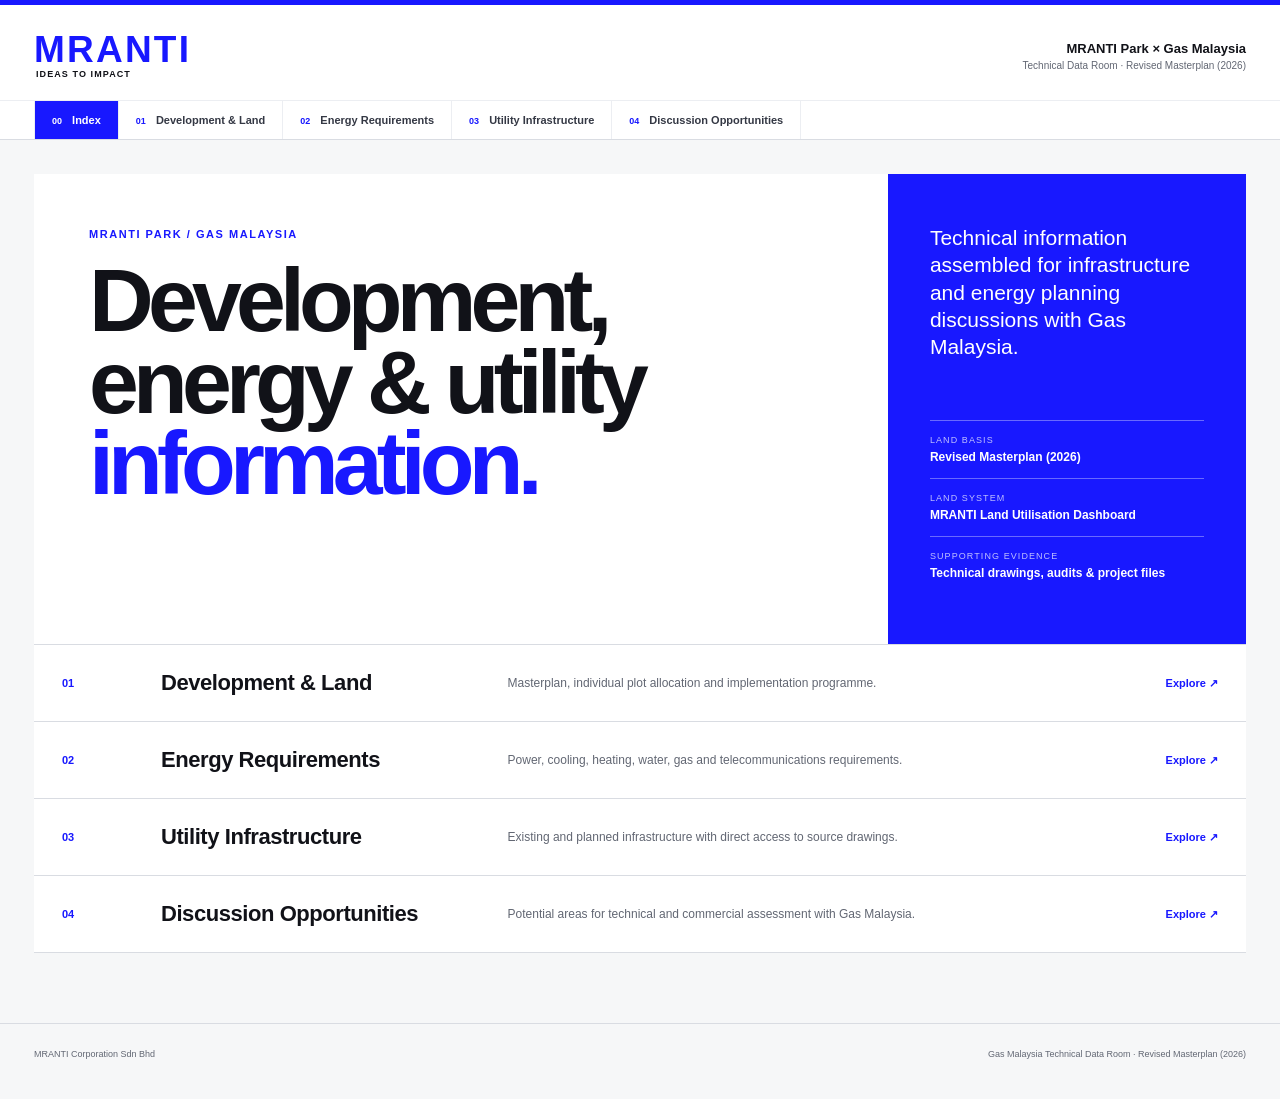
==== commit 97244f44: "Add files via upload" ====
--- a/index.html
+++ b/index.html
@@ -1,221 +1,416 @@
 <!doctype html>
 <html lang="en">
 <head>
-<meta charset="utf-8">
-<meta name="viewport" content="width=device-width,initial-scale=1">
-<title>MRANTI Park × Gas Malaysia — Workshop Data Portal</title>
-<link rel="stylesheet" href="styles.css">
+  <meta charset="utf-8">
+  <meta name="viewport" content="width=device-width,initial-scale=1">
+  <title>MRANTI Park × Gas Malaysia — Technical Data Room</title>
+  <meta name="description" content="MRANTI Park development, energy and utility information prepared for Gas Malaysia technical discussions.">
+  <link rel="stylesheet" href="styles.css">
 </head>
 <body>
-<header>
-  <div class="header-wrap">
-    <div class="brand-row">
-      <div><div class="eyebrow">MRANTI · Data Unit</div><h1>MRANTI Park × Gas Malaysia</h1></div>
-      <div class="header-meta"><b>Gas Malaysia Workshop Data Portal</b><br>Land basis: MAS Land Detail · Revised Masterplan (2026)</div>
+  <div class="brand-stripe"></div>
+
+  <header class="site-header">
+    <div class="masthead">
+      <button class="wordmark" data-view-link="overview" aria-label="Go to overview">
+        <span class="wordmark-main">MRANTI</span>
+        <span class="wordmark-sub">Ideas to Impact</span>
+      </button>
+      <div class="masthead-context">
+        <span>MRANTI Park × Gas Malaysia</span>
+        <small>Technical Data Room · Revised Masterplan (2026)</small>
+      </div>
     </div>
-    <nav>
-      <button class="active" data-view="overview">Overview</button>
-      <button data-view="development">Development & Tenant Planning</button>
-      <button data-view="requirements">Cooling, Heating & Utility Requirements</button>
-      <button data-view="infrastructure">Existing & Planned Utility Infrastructure</button>
-      <button data-view="discussion">Gas MY Discussion</button>
-      <button data-view="sources">Sources</button>
+
+    <nav class="primary-nav" aria-label="Primary navigation">
+      <button class="active" data-view="overview"><span>00</span> Index</button>
+      <button data-view="development"><span>01</span> Development & Land</button>
+      <button data-view="energy"><span>02</span> Energy Requirements</button>
+      <button data-view="utilities"><span>03</span> Utility Infrastructure</button>
+      <button data-view="discussion"><span>04</span> Discussion Opportunities</button>
     </nav>
-  </div>
-</header>
-
-<main>
-<section class="view active" id="overview">
-  <div class="hero">
-    <div class="eyebrow" style="color:#c7e5ff">Gas Malaysia requested deliverables</div>
-    <h2>The four requested Data Team items are shown directly in this portal.</h2>
-    <p>The portal uses the existing MRANTI Land Utilisation Power BI for detailed parcel exploration and adds the missing requirements and utility-infrastructure views required for the Gas Malaysia discussion.</p>
-  </div>
-
-  <div class="section">
-    <div class="section-head"><div><h2>Delivery coverage</h2><div class="rule"></div></div><span class="badge green">4 requested items mapped</span></div>
-    <div class="deliverables">
-      <div class="deliverable"><div class="num">01 · DEVELOPMENT & TENANT PLANNING</div><strong>MRANTI Park master development plan and implementation phasing</strong><span class="badge green">Shown in portal</span><p>Phase 1–3 sequence, precincts, 2026 revised acreage and embedded masterplan.</p><button data-go="development">View deliverable →</button></div>
-      <div class="deliverable"><div class="num">02 · DEVELOPMENT & TENANT PLANNING</div><strong>Land use allocation by development parcel</strong><span class="badge green">Shown in portal</span><p>2026 parcel allocation preview plus full parcel-level Power BI exploration.</p><button data-go="development">View deliverable →</button></div>
-      <div class="deliverable"><div class="num">03 · ENERGY / UTILITIES</div><strong>Cooling, heating and other utility requirements, if available</strong><span class="badge amber">Shown with scope</span><p>Park power estimate, verified HIVE 5 cooling baseline, and explicit status for heating/water/gas/telecom requirements.</p><button data-go="requirements">View deliverable →</button></div>
-      <div class="deliverable"><div class="num">04 · UTILITY INFRASTRUCTURE</div><strong>Existing and planned utility infrastructure, including power, gas, water and telecommunications</strong><span class="badge amber">Shown with validation</span><p>Existing evidence, identified assets and planned/future position are separated by utility.</p><button data-go="infrastructure">View deliverable →</button></div>
-    </div>
-  </div>
-
-  <div class="section">
-    <div class="section-head"><div><h2>Executive baseline</h2></div><span class="badge green">Revised Masterplan (2026)</span></div>
-    <div class="kpi-grid">
-      <div class="kpi"><div class="label">Revised mapped land</div><div class="value">492.56 <span class="unit">ac</span></div><div class="note">MAS Land Detail · 2026 revised acreage</div></div>
-      <div class="kpi"><div class="label">Implementation phases</div><div class="value">3</div><div class="note">Innovation Gateway · Learning & Creative Media · Living Lab</div></div>
-      <div class="kpi"><div class="label">Power requirement</div><div class="value">~700 <span class="unit">MW</span></div><div class="note">Working park-wide estimate; confirm before external use</div></div>
-      <div class="kpi"><div class="label">HIVE 5 cooling</div><div class="value">2,440 <span class="unit">RT</span></div><div class="note">Verified site-specific benchmark</div></div>
-      <div class="kpi"><div class="label">HIVE 5 2024 baseline</div><div class="value">4.64 <span class="unit">GWh</span></div><div class="note">Electricity baseline stated in audit</div></div>
-    </div>
-  </div>
-</section>
-
-<section class="view" id="development">
-  <div class="section">
-    <div class="section-head">
-      <div><h2>1. MRANTI Park master development plan and implementation phasing</h2><div class="rule"></div><div class="subtle" style="margin-top:8px">Implementation phasing is presented as the established Phase 1 → Phase 2 → Phase 3 development sequence. Acreage uses <b>Revised Masterplan (2026)</b>.</div></div>
-      <span class="badge green">Available</span>
-    </div>
-    <div class="phase-flow">
-      <div class="phase"><div class="phase-no">Phase 1</div><div class="precinct">Innovation Gateway</div><div class="acre">105.25 ac</div><div class="subtle">21.37% of revised mapped acreage</div></div>
-      <div class="arrow">→</div>
-      <div class="phase"><div class="phase-no">Phase 2</div><div class="precinct">Learning & Creative Media</div><div class="acre">185.08 ac</div><div class="subtle">37.57% of revised mapped acreage</div></div>
-      <div class="arrow">→</div>
-      <div class="phase"><div class="phase-no">Phase 3</div><div class="precinct">Living Lab</div><div class="acre">202.23 ac</div><div class="subtle">41.06% of revised mapped acreage</div></div>
-    </div>
-    <div class="callout" style="margin-top:12px"><b>What this delivers to Gas Malaysia:</b> the master development structure, spatial phase sequence and the revised 2026 land quantum by phase. Detailed parcel geography is shown in the embedded masterplan below.</div>
-  </div>
-
-  <div class="section">
-    <div class="section-head">
-      <div><h2>2. Land use allocation by development parcel</h2><div class="rule"></div><div class="subtle" style="margin-top:8px">Representative parcel records are shown below. The embedded Power BI remains the full interactive parcel view.</div></div>
-      <span class="badge green">Revised Masterplan (2026)</span>
-    </div>
-    <div class="table-wrap">
-      <table>
-        <thead><tr><th>Phase</th><th>Plot ID</th><th>2026 acreage</th><th>Revised land use</th><th>Business activity / asset</th><th>Business entity / lessee</th><th>Land status</th></tr></thead>
-        <tbody>
-          <tr><td>Phase 3</td><td>PT 13792</td><td>28.88</td><td>INSTITUSI</td><td>Data Centre</td><td>Vacant</td><td>Potential (Vacant)</td></tr>
-          <tr><td>Phase 3</td><td>PT 13797</td><td>25.05</td><td>INSTITUSI</td><td>Data Centre</td><td>Vacant</td><td>Potential (Vacant)</td></tr>
-          <tr><td>Phase 3</td><td>PT 13793</td><td>27.84</td><td>INSTITUSI</td><td>Data Centre</td><td>Amazon Data Services Malaysia Sdn. Bhd.</td><td>Tenured Lessee</td></tr>
-          <tr><td>Phase 1</td><td>PT 13803</td><td>6.71</td><td>INSTITUSI</td><td>Data Centre</td><td>Vacant</td><td>Potential (Vacant)</td></tr>
-          <tr><td>Phase 1</td><td>PT 13814</td><td>3.36</td><td>INSTITUSI</td><td>Telco Services</td><td>Telekom Malaysia Berhad</td><td>Tenured Lessee</td></tr>
-          <tr><td>Phase 1</td><td>PT 13813</td><td>1.98</td><td>INSTITUSI</td><td>Telecommunication</td><td>Telekom Malaysia Berhad</td><td>Tenured Lessee</td></tr>
-          <tr><td>Phase 3</td><td>PT 13789</td><td>5.89</td><td>INFRA</td><td>Utility-Power / PMU</td><td>Vacant</td><td>Reserve</td></tr>
-          <tr><td>Phase 1</td><td>PT 13804</td><td>0.93</td><td>INFRA</td><td>Utility-Power / PPU</td><td>Vacant</td><td>Reserve</td></tr>
-          <tr><td>Phase 1</td><td>PT 14261</td><td>1.43</td><td>INFRA</td><td>Utility-Water / TNB-Tangki Sedut</td><td>Vacant</td><td>Reserve</td></tr>
-          <tr><td>Phase 2</td><td>PT 13830</td><td>3.15</td><td>INFRA</td><td>Rumah Pam & Tangki Air</td><td>—</td><td>—</td></tr>
-          <tr><td>Phase 2</td><td>PT 13830</td><td>0.34</td><td>INFRA</td><td>Rumah Pam Kumbahan</td><td>—</td><td>—</td></tr>
-        </tbody>
-      </table>
-    </div>
-  </div>
-
-  <div class="section">
-    <div class="section-head"><div><h2>MRANTI Land Utilisation Dashboard</h2><div class="subtle">Full masterplan, land information, heatmap and plot-level detail.</div></div><a class="link-chip" href="https://app.powerbi.com/view?r=eyJrIjoiOTQ0YTMzOTMtMTMxNy00NjY1LWI3NjktN2VlZDdmM2IzNmE2IiwidCI6IjcxYzhjMDNlLTE1NDctNDRiNC05NGE4LWVjYjRjNmVlYzg0NSIsImMiOjEwfQ%3D%3D" target="_blank" rel="noopener">Open Power BI ↗</a></div>
-    <div class="pbi-wrap"><iframe title="MRANTI Land Utilisation Dashboard" src="https://app.powerbi.com/view?r=eyJrIjoiOTQ0YTMzOTMtMTMxNy00NjY1LWI3NjktN2VlZDdmM2IzNmE2IiwidCI6IjcxYzhjMDNlLTE1NDctNDRiNC05NGE4LWVjYjRjNmVlYzg0NSIsImMiOjEwfQ%3D%3D" allowfullscreen="true"></iframe></div>
-  </div>
-</section>
-
-<section class="view" id="requirements">
-  <div class="section">
-    <div class="section-head">
-      <div><h2>3. Cooling, heating and other utility requirements, if available</h2><div class="rule"></div><div class="subtle" style="margin-top:8px">This page states the requirement we can quantify today and clearly identifies where only infrastructure evidence or further demand definition exists.</div></div>
-      <span class="badge amber">Available with scope limitations</span>
-    </div>
-    <div class="table-wrap">
-      <table class="req-table">
-        <thead><tr><th>Requirement</th><th>Current information available</th><th>Scope</th><th>Status for Gas MY</th></tr></thead>
-        <tbody>
-          <tr><td>Electricity / power</td><td><b>~700 MW</b> current working park requirement; earlier working projection was 1,100 MW.</td><td>Park-wide planning</td><td><span class="badge amber">Working estimate</span> Confirm owner/latest basis before workshop.</td></tr>
-          <tr><td>Cooling</td><td><b>HIVE 5: 2,440 RT installed capacity</b>; 4 chillers; typical weekday load 70–85% of design; 2024 electricity baseline 4.64 GWh.</td><td>HIVE 5 only</td><td><span class="badge green">Verified site benchmark</span> Do not extrapolate to total park.</td></tr>
-          <tr><td>Heating / thermal</td><td>No separate quantified park-wide heating or steam demand was identified in the reviewed operational data.</td><td>Park / tenant-specific</td><td><span class="badge grey">To quantify</span> Establish from future tenant/building use where relevant.</td></tr>
-          <tr><td>Water</td><td>Water infrastructure is identified in land data and technical drawings; historical water data exists but contains gaps.</td><td>Park infrastructure</td><td><span class="badge amber">Partial</span> Capacity/demand requirement to be consolidated against development phasing.</td></tr>
-          <tr><td>Gas</td><td>No quantified park-wide gas demand requirement has been established in the reviewed data.</td><td>Future energy option</td><td><span class="badge blue">To assess with Gas MY</span> Demand depends on selected use case such as Cogen/CCHP or tenant gas off-take.</td></tr>
-          <tr><td>Telecommunications</td><td>Existing telecom infrastructure and Telekom-related parcels are identified; future bandwidth/capacity requirement is not consolidated in the reviewed material.</td><td>Park infrastructure</td><td><span class="badge green">Infrastructure available</span> Future requirement to align with development/tenant profile.</td></tr>
-        </tbody>
-      </table>
-    </div>
-  </div>
-
-  <div class="section">
-    <div class="section-head"><div><h2>Park-wide electricity planning requirement</h2></div><span class="badge amber">Working estimate</span></div>
-    <div class="big-demand"><div class="old"><div class="subtle">Earlier working projection</div><div class="num">1,100 MW</div></div><div class="arrow">→</div><div><div class="subtle">Current working estimate</div><div class="num">~700 MW</div><div class="subtle">Indicative development horizon referenced in engagement: ~3 years</div></div></div>
-    <div class="callout amber"><b>Control:</b> the ~700 MW figure should remain a working estimate until the responsible internal owner confirms the current load basis and phasing.</div>
-  </div>
-
-  <div class="section">
-    <div class="section-head"><div><h2>Verified cooling requirement / baseline — HIVE 5</h2></div><span class="badge blue">HIVE 5 only</span></div>
-    <div class="kpi-grid">
-      <div class="kpi"><div class="label">Installed cooling</div><div class="value">2,440 <span class="unit">RT</span></div></div>
-      <div class="kpi"><div class="label">Chillers</div><div class="value">4</div><div class="note">3 × 800 RT + 1 × 400 RT</div></div>
-      <div class="kpi"><div class="label">Typical weekday load</div><div class="value">70–85<span class="unit">%</span></div></div>
-      <div class="kpi"><div class="label">2024 electricity baseline</div><div class="value">4.64 <span class="unit">GWh</span></div></div>
-      <div class="kpi"><div class="label">Electrical supply</div><div class="value" style="font-size:22px">11 kV → 415 V</div></div>
-    </div>
-    <div class="chiller-grid" style="margin-top:10px">
-      <div class="chiller">Chiller 1<strong>800 RT</strong></div><div class="chiller">Chiller 2<strong>800 RT</strong></div>
-      <div class="chiller">Chiller 3<strong>800 RT</strong></div><div class="chiller">Chiller 4<strong>400 RT</strong></div>
-    </div>
-  </div>
-</section>
-
-<section class="view" id="infrastructure">
-  <div class="section">
-    <div class="section-head">
-      <div><h2>4. Existing and planned utility infrastructure, including power, gas, water and telecommunications</h2><div class="rule"></div><div class="subtle" style="margin-top:8px">Existing evidence and planned/future position are separated so Gas Malaysia can see what is physically evidenced today versus what still requires capacity planning or joint assessment.</div></div>
-      <span class="badge amber">Existing + future position</span>
-    </div>
-    <div class="table-wrap">
-      <table class="infra-table">
-        <thead><tr><th>Utility</th><th>Existing infrastructure / evidence</th><th>Planned / future position</th><th>Current confidence</th></tr></thead>
-        <tbody>
-          <tr><td>Power</td><td>PPU/PMU and utility-power parcels in 2026 masterplan; TNB billing repository; HIVE 5 11 kV supply and measured chiller electrical data.</td><td>Future capacity must align with development load; ~700 MW remains the current working park estimate. Grid capacity, interconnection and resilience requirements require confirmation.</td><td><span class="badge amber">Partial / validate</span></td></tr>
-          <tr><td>Gas</td><td>No park-wide existing gas distribution network has been verified from the material reviewed.</td><td>Gas receiving/distribution, Cogen/CCHP and biomethane are potential future infrastructure options for technical/commercial assessment with Gas Malaysia.</td><td><span class="badge blue">Existing status to verify</span></td></tr>
-          <tr><td>Water</td><td>Water technical drawings and 2026 masterplan assets including tanks, suction tanks and pump houses.</td><td>Future parcel connections and required capacity/upgrades should be assessed against development phasing and tenant demand.</td><td><span class="badge green">Existing evidence strong</span></td></tr>
-          <tr><td>Telecommunications</td><td>Telecom layout drawings; TELCO infrastructure parcel; Telekom Malaysia parcels and tenant records.</td><td>Network expansion/capacity should follow new development parcels and high-demand tenant requirements.</td><td><span class="badge green">Existing evidence strong</span></td></tr>
-          <tr><td>Sewerage</td><td>Sewerage technical documentation and sewerage pump-house infrastructure identified.</td><td>Capacity and connection requirements to be validated against future development phasing.</td><td><span class="badge green">Existing evidence available</span></td></tr>
-          <tr><td>Cooling</td><td>HIVE 5 central chilled-water plant with 2,440 RT installed capacity.</td><td>Any broader district cooling / CCHP network remains a feasibility option and should only be sized after park thermal loads are quantified.</td><td><span class="badge amber">HIVE 5 verified</span></td></tr>
-        </tbody>
-      </table>
-    </div>
-  </div>
-
-  <div class="section">
-    <div class="section-head"><div><h2>Utility assets visible in Revised Masterplan (2026)</h2><div class="subtle">Selected infrastructure allocations relevant to the Gas Malaysia discussion.</div></div><span class="badge green">MAS Land Detail</span></div>
-    <div class="utility-assets">
-      <div class="asset"><strong>PMU / Utility-Power</strong><div class="asset-meta">PT 13789 · Phase 3<br>5.89 ac · INFRA · Reserve</div></div>
-      <div class="asset"><strong>PPU / Utility-Power</strong><div class="asset-meta">PT 13804 · Phase 1<br>0.93 ac · INFRA · Reserve</div></div>
-      <div class="asset"><strong>Water / TNB-Tangki Sedut</strong><div class="asset-meta">PT 14261 · Phase 1<br>1.43 ac · INFRA · Reserve</div></div>
-      <div class="asset"><strong>Rumah Pam & Tangki Air</strong><div class="asset-meta">PT 13830 · Phase 2<br>3.15 ac · INFRA</div></div>
-      <div class="asset"><strong>Rumah Pam Kumbahan</strong><div class="asset-meta">PT 13830 · Phase 2<br>0.34 ac · INFRA</div></div>
-      <div class="asset"><strong>Tangki Air</strong><div class="asset-meta">PT 13802 · Phase 1<br>1.02 ac · INFRA · Reserve</div></div>
-      <div class="asset"><strong>TELCO</strong><div class="asset-meta">PT 13802 · Phase 1<br>0.09 ac · INFRA</div></div>
-      <div class="asset"><strong>Telekom Malaysia</strong><div class="asset-meta">PT 13813 / PT 13814 · Phase 1<br>Telecommunications / Telco Services</div></div>
-    </div>
-  </div>
-</section>
-
-<section class="view" id="discussion">
-  <div class="section">
-    <div class="section-head"><div><h2>Gas Malaysia discussion layer</h2><div class="rule"></div><div class="subtle" style="margin-top:8px">This is supporting discussion material after the four requested deliverables above. It is not part of the factual infrastructure baseline.</div></div><span class="badge blue">Concept / opportunity</span></div>
-    <div class="split-2">
-      <div class="callout"><b>Joint technical questions</b><br>Validate future load and phasing; assess grid/gas integration; quantify thermal demand; identify utility bottlenecks by development phase; define the data needed for a technical/commercial business case.</div>
-      <div class="callout"><b>Potential collaboration areas</b><br>Cogen/CCHP, district cooling, biomethane/green gas, resilient on-site generation and energy-as-a-service models — subject to feasibility and formal approval.</div>
-    </div>
-  </div>
-  <div class="section">
-    <div class="section-head"><div><h2>Conceptual Cogen / CCHP architecture</h2></div><span class="badge blue">Illustrative only</span></div>
-    <div class="architecture">
-      <div class="node">Natural Gas / Biomethane</div><div class="connector">→</div><div class="node">Gas Receiving Station</div><div class="connector">→</div><div class="node primary">Cogen / CCHP Energy Hub</div><div class="connector">→</div><div class="node">Electricity + Heat Recovery</div><div class="connector">→</div><div class="node">Absorption Chiller</div><div class="connector">→</div><div class="node">Chilled Water to Park Loads</div>
-    </div>
-  </div>
-</section>
-
-<section class="view" id="sources">
-  <div class="section">
-    <div class="section-head"><div><h2>Source control</h2><div class="rule"></div></div></div>
-    <div class="table-wrap">
-      <table>
-        <thead><tr><th>Item</th><th>Source</th><th>Classification</th><th>Control</th></tr></thead>
-        <tbody>
-          <tr><td>Masterplan / parcel acreage / land use / utility parcels</td><td>MAS Land Detail — Land Information</td><td><span class="badge green">Verified</span></td><td>Use Revised Masterplan (2026) fields only.</td></tr>
-          <tr><td>~700 MW park power requirement</td><td>Gas Malaysia × MRANTI Engagement Report — 22 Apr 2026</td><td><span class="badge amber">Working estimate</span></td><td>Confirm current internal owner and basis before workshop.</td></tr>
-          <tr><td>HIVE 5 cooling / electricity baseline</td><td>Energy Audit Report at HIVE 5 — Chiller Equipment, 2025</td><td><span class="badge green">Verified</span></td><td>HIVE 5 only.</td></tr>
-          <tr><td>Water / telecom / sewerage evidence</td><td>Technical drawing/document set reviewed in Drive</td><td><span class="badge green">Evidence available</span></td><td>Detailed engineering capacity still requires technical validation.</td></tr>
-          <tr><td>Gas / Cogen / biomethane options</td><td>Gas Malaysia collaboration working materials</td><td><span class="badge blue">Concept / opportunity</span></td><td>Do not present as existing or approved infrastructure.</td></tr>
-        </tbody>
-      </table>
-    </div>
-  </div>
-</section>
-
-<div class="footer"><span>MRANTI Data Unit · Gas Malaysia workshop portal prototype · 11 Aug 2026</span><span>Do not upload confidential source documents to a public GitHub repository.</span></div>
-</main>
-<script src="app.js"></script>
+  </header>
+
+  <main>
+    <section class="view active" id="overview">
+      <div class="landing-grid">
+        <div class="landing-title">
+          <div class="section-code">MRANTI PARK / GAS MALAYSIA</div>
+          <h1>Development,<br>energy & utility<br><em>information.</em></h1>
+        </div>
+        <div class="landing-side">
+          <p>Technical information assembled for infrastructure and energy planning discussions with Gas Malaysia.</p>
+          <dl class="data-meta">
+            <div><dt>Land basis</dt><dd>Revised Masterplan (2026)</dd></div>
+            <div><dt>Land system</dt><dd>MRANTI Land Utilisation Dashboard</dd></div>
+            <div><dt>Supporting evidence</dt><dd>Technical drawings, audits & project files</dd></div>
+          </dl>
+        </div>
+      </div>
+
+      <div class="editorial-index">
+        <button data-go="development">
+          <span class="index-no">01</span>
+          <span class="index-title">Development & Land</span>
+          <span class="index-desc">Masterplan, individual plot allocation and implementation programme.</span>
+          <span class="index-go">Explore ↗</span>
+        </button>
+        <button data-go="energy">
+          <span class="index-no">02</span>
+          <span class="index-title">Energy Requirements</span>
+          <span class="index-desc">Power, cooling, heating, water, gas and telecommunications requirements.</span>
+          <span class="index-go">Explore ↗</span>
+        </button>
+        <button data-go="utilities">
+          <span class="index-no">03</span>
+          <span class="index-title">Utility Infrastructure</span>
+          <span class="index-desc">Existing and planned infrastructure with direct access to source drawings.</span>
+          <span class="index-go">Explore ↗</span>
+        </button>
+        <button data-go="discussion">
+          <span class="index-no">04</span>
+          <span class="index-title">Discussion Opportunities</span>
+          <span class="index-desc">Potential areas for technical and commercial assessment with Gas Malaysia.</span>
+          <span class="index-go">Explore ↗</span>
+        </button>
+      </div>
+    </section>
+
+    <section class="view" id="development">
+      <div class="page-heading">
+        <div class="section-code">01 / THE PARK</div>
+        <h2>Development & Land</h2>
+        <p>The dashboard is the primary source for the masterplan and land allocation by individual plot. The implementation programme is provided separately below.</p>
+      </div>
+
+      <section class="content-block no-frame">
+        <div class="block-bar">
+          <div>
+            <span class="block-kicker">MASTERPLAN + LAND ALLOCATION</span>
+            <h3>MRANTI Land Utilisation Dashboard</h3>
+          </div>
+          <a class="text-link" href="https://app.powerbi.com/view?r=eyJrIjoiOTQ0YTMzOTMtMTMxNy00NjY1LWI3NjktN2VlZDdmM2IzNmE2IiwidCI6IjcxYzhjMDNlLTE1NDctNDRiNC05NGE4LWVjYjRjNmVlYzg0NSIsImMiOjEwfQ%3D%3D" target="_blank" rel="noopener">Open Power BI ↗</a>
+        </div>
+        <div class="dashboard-shell">
+          <iframe title="MRANTI Land Utilisation Dashboard" src="https://app.powerbi.com/view?r=eyJrIjoiOTQ0YTMzOTMtMTMxNy00NjY1LWI3NjktN2VlZDdmM2IzNmE2IiwidCI6IjcxYzhjMDNlLTE1NDctNDRiNC05NGE4LWVjYjRjNmVlYzg0NSIsImMiOjEwfQ%3D%3D" allowfullscreen="true"></iframe>
+        </div>
+        <p class="caption">Use <b>Masterplan</b> for development phases and precincts, and <b>Land Information</b> / plot details for land use allocation by individual Plot ID.</p>
+      </section>
+
+      <section class="content-block timeline-block">
+        <div class="block-bar">
+          <div>
+            <span class="block-kicker">IMPLEMENTATION PROGRAMME</span>
+            <h3>MRANTI Master Timeline · 28 May 2026</h3>
+          </div>
+          <a class="text-link" href="https://drive.google.com/file/d/1Vmn3-R7UxV1WrpyT6in5Hj6vifLhgvmF/view?usp=drivesdk" target="_blank" rel="noopener">Open source PDF ↗</a>
+        </div>
+        <div class="timeline-shell">
+          <iframe title="MRANTI Master Timeline" src="https://drive.google.com/file/d/1Vmn3-R7UxV1WrpyT6in5Hj6vifLhgvmF/preview"></iframe>
+        </div>
+      </section>
+    </section>
+
+    <section class="view" id="energy">
+      <div class="page-heading">
+        <div class="section-code">02 / ENERGY</div>
+        <h2>Energy Requirements</h2>
+        <p>Current quantified requirements and known information gaps, kept at the scope supported by the available data.</p>
+      </div>
+
+      <div class="systems-register">
+        <article class="system-row">
+          <div class="system-name"><span>01</span><h3>Electricity</h3></div>
+          <div class="system-value">~700 <small>MW</small></div>
+          <div class="system-detail"><b>Park-wide planning estimate</b><p>Current working figure for the park. Internal owner / latest load basis should be confirmed before external use.</p></div>
+          <div class="system-state"><span class="status working">Working estimate</span></div>
+        </article>
+
+        <article class="system-row">
+          <div class="system-name"><span>02</span><h3>Cooling</h3></div>
+          <div class="system-value">2,440 <small>RT</small></div>
+          <div class="system-detail"><b>HIVE 5 only</b><p>Four chillers; typical weekday load 70–85%; 2024 electricity baseline 4.64 GWh.</p><a href="https://drive.google.com/file/d/1S5LAuknpg0b3e4R-Nsd0oR8Gf_jmuiuJ/view?usp=drivesdk" target="_blank" rel="noopener">Energy audit ↗</a></div>
+          <div class="system-state"><span class="status verified">Verified</span></div>
+        </article>
+
+        <article class="system-row">
+          <div class="system-name"><span>03</span><h3>Heating / Steam</h3></div>
+          <div class="system-value muted-value">—</div>
+          <div class="system-detail"><b>No park-wide figure identified</b><p>Heating / steam requirements have not been separately quantified in the reviewed material.</p></div>
+          <div class="system-state"><span class="status open">Not quantified</span></div>
+        </article>
+
+        <article class="system-row">
+          <div class="system-name"><span>04</span><h3>Water</h3></div>
+          <div class="system-value small-value">To quantify</div>
+          <div class="system-detail"><b>Infrastructure information available</b><p>Existing layouts are available. Capacity and demand requirement still needs consolidation against development phasing.</p><button class="inline-action" data-go="utilities" data-open-utility="water">View water drawings ↗</button></div>
+          <div class="system-state"><span class="status partial">Partial</span></div>
+        </article>
+
+        <article class="system-row">
+          <div class="system-name"><span>05</span><h3>Gas</h3></div>
+          <div class="system-value small-value">To assess</div>
+          <div class="system-detail"><b>No quantified park-wide demand</b><p>Demand depends on the selected use case, tenant off-take and any future Cogen / CCHP scenario.</p></div>
+          <div class="system-state"><span class="status open">Open</span></div>
+        </article>
+
+        <article class="system-row">
+          <div class="system-name"><span>06</span><h3>Telecommunications</h3></div>
+          <div class="system-value small-value">To validate</div>
+          <div class="system-detail"><b>Existing network information available</b><p>Future capacity should be validated against new development plots and tenant requirements.</p><button class="inline-action" data-go="utilities" data-open-utility="telecom">View telecom drawings ↗</button></div>
+          <div class="system-state"><span class="status verified">Available</span></div>
+        </article>
+      </div>
+    </section>
+
+    <section class="view" id="utilities">
+      <div class="page-heading utility-heading">
+        <div>
+          <div class="section-code">03 / INFRASTRUCTURE</div>
+          <h2>Utility Infrastructure</h2>
+          <p>Evidence library for existing and planned infrastructure. Select a utility, then select a source document to preview it.</p>
+        </div>
+        <div class="utility-legend">
+          <span><i class="dot existing"></i>Existing evidence</span>
+          <span><i class="dot planned"></i>Planned / upgrade</span>
+          <span><i class="dot concept"></i>Concept / to verify</span>
+        </div>
+      </div>
+
+      <div class="utility-browser">
+        <aside class="utility-menu" aria-label="Utility categories">
+          <button class="active" data-utility="power"><span>01</span><strong>Power</strong><small>2 sources</small></button>
+          <button data-utility="water"><span>02</span><strong>Water</strong><small>3 drawings</small></button>
+          <button data-utility="telecom"><span>03</span><strong>Telecommunications</strong><small>6 drawings</small></button>
+          <button data-utility="sewerage"><span>04</span><strong>Sewerage</strong><small>1 drawing</small></button>
+          <button data-utility="cooling"><span>05</span><strong>Cooling</strong><small>1 audit</small></button>
+          <button data-utility="gas"><span>06</span><strong>Gas</strong><small>2 concept files</small></button>
+        </aside>
+
+        <div class="utility-stage">
+          <section class="utility-pane active" data-pane="power">
+            <div class="utility-summary">
+              <span class="utility-code">POWER</span>
+              <h3>Electrical infrastructure</h3>
+              <div class="summary-grid">
+                <div><small>Existing</small><p>PPU / PMU and utility-power plots are identified in the 2026 land data.</p></div>
+                <div><small>Planned / future</small><p>Utility upgrade material is available; future grid capacity, interconnection and resilience require confirmation.</p></div>
+              </div>
+            </div>
+            <div class="document-browser">
+              <div class="document-preview">
+                <div class="preview-toolbar"><span id="preview-title-power">MRANTI Land Mapping (HD).pdf</span><a id="preview-open-power" href="https://drive.google.com/file/d/1vyMxmgMIreAv2zvzW9jcpH-wnMOFfo-x/view?usp=drivesdk" target="_blank">Open source ↗</a></div>
+                <iframe id="preview-frame-power" src="https://drive.google.com/file/d/1vyMxmgMIreAv2zvzW9jcpH-wnMOFfo-x/preview"></iframe>
+              </div>
+              <div class="document-list"><button class="doc-row is-selected" 
+                data-preview="https://drive.google.com/file/d/1vyMxmgMIreAv2zvzW9jcpH-wnMOFfo-x/preview" data-open="https://drive.google.com/file/d/1vyMxmgMIreAv2zvzW9jcpH-wnMOFfo-x/view?usp=drivesdk" data-title="MRANTI Land Mapping (HD).pdf">
+                <span class="doc-index">01</span>
+                <span class="doc-copy"><strong>MRANTI Land Mapping (HD).pdf</strong><small>Existing park mapping</small></span>
+                <span class="doc-arrow">↗</span>
+            </button>
+<button class="doc-row" 
+                data-preview="https://drive.google.com/file/d/1_72Ipoqlu8BYq1xMbzBg6Ya8PN7UnMfb/preview" data-open="https://drive.google.com/file/d/1_72Ipoqlu8BYq1xMbzBg6Ya8PN7UnMfb/view?usp=drivesdk" data-title="RP5 — Pembangunan Infrastruktur Baru dan Naiktaraf Utiliti di Taman MRANTI.pdf">
+                <span class="doc-index">02</span>
+                <span class="doc-copy"><strong>RP5 — Pembangunan Infrastruktur Baru dan Naiktaraf Utiliti di Taman MRANTI.pdf</strong><small>Planned / upgrade programme</small></span>
+                <span class="doc-arrow">↗</span>
+            </button></div>
+            </div>
+          </section>
+
+          <section class="utility-pane" data-pane="water">
+            <div class="utility-summary">
+              <span class="utility-code">WATER</span>
+              <h3>Water infrastructure</h3>
+              <div class="summary-grid">
+                <div><small>Existing</small><p>Water layout drawings and 2026 masterplan assets including tanks and pump houses.</p></div>
+                <div><small>Planned / future</small><p>Connection and capacity requirements should be assessed against development and tenant demand.</p></div>
+              </div>
+            </div>
+            <div class="document-browser">
+              <div class="document-preview">
+                <div class="preview-toolbar"><span id="preview-title-water">KC_PB_24_628_P1_TD_WS_LAP_000001.pdf</span><a id="preview-open-water" href="https://drive.google.com/file/d/1uon0Nf5gRCzKetcEtw190KI4zle0Czle/view?usp=drivesdk" target="_blank">Open source ↗</a></div>
+                <iframe id="preview-frame-water" src="https://drive.google.com/file/d/1uon0Nf5gRCzKetcEtw190KI4zle0Czle/preview"></iframe>
+              </div>
+              <div class="document-list"><button class="doc-row is-selected" 
+                data-preview="https://drive.google.com/file/d/1uon0Nf5gRCzKetcEtw190KI4zle0Czle/preview" data-open="https://drive.google.com/file/d/1uon0Nf5gRCzKetcEtw190KI4zle0Czle/view?usp=drivesdk" data-title="KC_PB_24_628_P1_TD_WS_LAP_000001.pdf">
+                <span class="doc-index">01</span>
+                <span class="doc-copy"><strong>KC_PB_24_628_P1_TD_WS_LAP_000001.pdf</strong><small>Water layout</small></span>
+                <span class="doc-arrow">↗</span>
+            </button>
+<button class="doc-row" 
+                data-preview="https://drive.google.com/file/d/1SZpF1Um2zRJ7upSd2uFMf2FKE5H7de_Z/preview" data-open="https://drive.google.com/file/d/1SZpF1Um2zRJ7upSd2uFMf2FKE5H7de_Z/view?usp=drivesdk" data-title="KC_PB_24_628_P1_TD_WS_LAP_000002.pdf">
+                <span class="doc-index">02</span>
+                <span class="doc-copy"><strong>KC_PB_24_628_P1_TD_WS_LAP_000002.pdf</strong><small>Water layout</small></span>
+                <span class="doc-arrow">↗</span>
+            </button>
+<button class="doc-row" 
+                data-preview="https://drive.google.com/file/d/12HCZ1gZbZBaUuWuhMV-jR_K4Fueri5TS/preview" data-open="https://drive.google.com/file/d/12HCZ1gZbZBaUuWuhMV-jR_K4Fueri5TS/view?usp=drivesdk" data-title="KC_PB_24_628_P1_TD_WS_LAP_000003.pdf">
+                <span class="doc-index">03</span>
+                <span class="doc-copy"><strong>KC_PB_24_628_P1_TD_WS_LAP_000003.pdf</strong><small>Water layout</small></span>
+                <span class="doc-arrow">↗</span>
+            </button></div>
+            </div>
+          </section>
+
+          <section class="utility-pane" data-pane="telecom">
+            <div class="utility-summary">
+              <span class="utility-code">TELECOMMUNICATIONS</span>
+              <h3>Telecommunications infrastructure</h3>
+              <div class="summary-grid">
+                <div><small>Existing</small><p>Telecom layout drawings, TELCO infrastructure allocation and Telekom Malaysia-related plots.</p></div>
+                <div><small>Planned / future</small><p>Capacity expansion should track new development plots and high-demand tenant requirements.</p></div>
+              </div>
+            </div>
+            <div class="document-browser">
+              <div class="document-preview">
+                <div class="preview-toolbar"><span id="preview-title-telecom">KC-PB-24-628-P1-TD-TC-LAP-000001.pdf</span><a id="preview-open-telecom" href="https://drive.google.com/file/d/18pcyYiFnr-zC9b7v_kBjgGFMVPkXOL6R/view?usp=drivesdk" target="_blank">Open source ↗</a></div>
+                <iframe id="preview-frame-telecom" src="https://drive.google.com/file/d/18pcyYiFnr-zC9b7v_kBjgGFMVPkXOL6R/preview"></iframe>
+              </div>
+              <div class="document-list"><button class="doc-row is-selected" 
+                data-preview="https://drive.google.com/file/d/18pcyYiFnr-zC9b7v_kBjgGFMVPkXOL6R/preview" data-open="https://drive.google.com/file/d/18pcyYiFnr-zC9b7v_kBjgGFMVPkXOL6R/view?usp=drivesdk" data-title="KC-PB-24-628-P1-TD-TC-LAP-000001.pdf">
+                <span class="doc-index">01</span>
+                <span class="doc-copy"><strong>KC-PB-24-628-P1-TD-TC-LAP-000001.pdf</strong><small>Telecommunications layout</small></span>
+                <span class="doc-arrow">↗</span>
+            </button>
+<button class="doc-row" 
+                data-preview="https://drive.google.com/file/d/1k-uXVhpe-qbAQmX0aCC1bPmK_FD0gH3h/preview" data-open="https://drive.google.com/file/d/1k-uXVhpe-qbAQmX0aCC1bPmK_FD0gH3h/view?usp=drivesdk" data-title="KC-PB-24-628-P1-TD-TC-LAP-000002.pdf">
+                <span class="doc-index">02</span>
+                <span class="doc-copy"><strong>KC-PB-24-628-P1-TD-TC-LAP-000002.pdf</strong><small>Telecommunications layout</small></span>
+                <span class="doc-arrow">↗</span>
+            </button>
+<button class="doc-row" 
+                data-preview="https://drive.google.com/file/d/17WOTrJ2ClaeCmRddY83r0TZlktrhOP88/preview" data-open="https://drive.google.com/file/d/17WOTrJ2ClaeCmRddY83r0TZlktrhOP88/view?usp=drivesdk" data-title="KC-PB-24-628-P1-TD-TC-LAP-000003.pdf">
+                <span class="doc-index">03</span>
+                <span class="doc-copy"><strong>KC-PB-24-628-P1-TD-TC-LAP-000003.pdf</strong><small>Telecommunications layout</small></span>
+                <span class="doc-arrow">↗</span>
+            </button>
+<button class="doc-row" 
+                data-preview="https://drive.google.com/file/d/16tPGxyZJF_tl4EcGG6fsku17-S0BYbX4/preview" data-open="https://drive.google.com/file/d/16tPGxyZJF_tl4EcGG6fsku17-S0BYbX4/view?usp=drivesdk" data-title="KC-PB-24-628-P1-TD-TC-LAP-000004.pdf">
+                <span class="doc-index">04</span>
+                <span class="doc-copy"><strong>KC-PB-24-628-P1-TD-TC-LAP-000004.pdf</strong><small>Telecommunications layout</small></span>
+                <span class="doc-arrow">↗</span>
+            </button>
+<button class="doc-row" 
+                data-preview="https://drive.google.com/file/d/1PhS4F95uPQOSXY_PS5gYHRCNYSiAVDFg/preview" data-open="https://drive.google.com/file/d/1PhS4F95uPQOSXY_PS5gYHRCNYSiAVDFg/view?usp=drivesdk" data-title="KC-PB-24-628-P1-TD-TC-LAP-000005.pdf">
+                <span class="doc-index">05</span>
+                <span class="doc-copy"><strong>KC-PB-24-628-P1-TD-TC-LAP-000005.pdf</strong><small>Telecommunications layout</small></span>
+                <span class="doc-arrow">↗</span>
+            </button>
+<button class="doc-row" 
+                data-preview="https://drive.google.com/file/d/1XA8Tep67L8Y_WD_xOmz1SxHukKg-OxQA/preview" data-open="https://drive.google.com/file/d/1XA8Tep67L8Y_WD_xOmz1SxHukKg-OxQA/view?usp=drivesdk" data-title="KC-PB-24-628-P1-TD-TC-LAP-000006.pdf">
+                <span class="doc-index">06</span>
+                <span class="doc-copy"><strong>KC-PB-24-628-P1-TD-TC-LAP-000006.pdf</strong><small>Telecommunications layout</small></span>
+                <span class="doc-arrow">↗</span>
+            </button></div>
+            </div>
+          </section>
+
+          <section class="utility-pane" data-pane="sewerage">
+            <div class="utility-summary">
+              <span class="utility-code">SEWERAGE</span>
+              <h3>Sewerage infrastructure</h3>
+              <div class="summary-grid">
+                <div><small>Existing</small><p>Sewerage technical drawing and pump-house infrastructure information are available.</p></div>
+                <div><small>Planned / future</small><p>Capacity and connection requirements should be validated against future development phasing.</p></div>
+              </div>
+            </div>
+            <div class="document-browser">
+              <div class="document-preview">
+                <div class="preview-toolbar"><span id="preview-title-sewerage">KC-PB-24-628-PI-TD-SW-LAP-000001.pdf</span><a id="preview-open-sewerage" href="https://drive.google.com/file/d/1g01SF6XN8XQ9HYQoi13GlffWfeE5paOR/view?usp=drivesdk" target="_blank">Open source ↗</a></div>
+                <iframe id="preview-frame-sewerage" src="https://drive.google.com/file/d/1g01SF6XN8XQ9HYQoi13GlffWfeE5paOR/preview"></iframe>
+              </div>
+              <div class="document-list"><button class="doc-row is-selected" 
+                data-preview="https://drive.google.com/file/d/1g01SF6XN8XQ9HYQoi13GlffWfeE5paOR/preview" data-open="https://drive.google.com/file/d/1g01SF6XN8XQ9HYQoi13GlffWfeE5paOR/view?usp=drivesdk" data-title="KC-PB-24-628-PI-TD-SW-LAP-000001.pdf">
+                <span class="doc-index">01</span>
+                <span class="doc-copy"><strong>KC-PB-24-628-PI-TD-SW-LAP-000001.pdf</strong><small>Sewerage layout</small></span>
+                <span class="doc-arrow">↗</span>
+            </button></div>
+            </div>
+          </section>
+
+          <section class="utility-pane" data-pane="cooling">
+            <div class="utility-summary">
+              <span class="utility-code">COOLING</span>
+              <h3>Cooling infrastructure</h3>
+              <div class="summary-grid">
+                <div><small>Existing</small><p>HIVE 5 central chilled-water plant with 2,440 RT installed capacity.</p></div>
+                <div><small>Planned / future</small><p>Any wider district cooling or CCHP solution remains subject to aggregate thermal-load assessment.</p></div>
+              </div>
+            </div>
+            <div class="document-browser">
+              <div class="document-preview">
+                <div class="preview-toolbar"><span id="preview-title-cooling">Energy Audit — Chiller Equipment Final Report (20251113).pdf</span><a id="preview-open-cooling" href="https://drive.google.com/file/d/1S5LAuknpg0b3e4R-Nsd0oR8Gf_jmuiuJ/view?usp=drivesdk" target="_blank">Open source ↗</a></div>
+                <iframe id="preview-frame-cooling" src="https://drive.google.com/file/d/1S5LAuknpg0b3e4R-Nsd0oR8Gf_jmuiuJ/preview"></iframe>
+              </div>
+              <div class="document-list"><button class="doc-row is-selected" 
+                data-preview="https://drive.google.com/file/d/1S5LAuknpg0b3e4R-Nsd0oR8Gf_jmuiuJ/preview" data-open="https://drive.google.com/file/d/1S5LAuknpg0b3e4R-Nsd0oR8Gf_jmuiuJ/view?usp=drivesdk" data-title="Energy Audit — Chiller Equipment Final Report (20251113).pdf">
+                <span class="doc-index">01</span>
+                <span class="doc-copy"><strong>Energy Audit — Chiller Equipment Final Report (20251113).pdf</strong><small>HIVE 5 cooling baseline</small></span>
+                <span class="doc-arrow">↗</span>
+            </button></div>
+            </div>
+          </section>
+
+          <section class="utility-pane" data-pane="gas">
+            <div class="utility-summary">
+              <span class="utility-code">GAS</span>
+              <h3>Gas infrastructure</h3>
+              <div class="summary-grid">
+                <div><small>Existing</small><p>A park-wide existing gas distribution network has not been verified from the reviewed material.</p></div>
+                <div><small>Potential / future</small><p>Gas receiving, Cogen / CCHP and biomethane are discussion concepts, not existing infrastructure.</p></div>
+              </div>
+            </div>
+            <div class="gas-concepts">
+              <a class="concept-link" href="https://docs.google.com/document/d/1YXQK1UzK-fq53nWNiZDqx4s1A-TSDCFeezvTyjuXH-w/edit" target="_blank" rel="noopener">
+                <span>01</span><strong>Green Gas Infrastructure for Eco-Industrial Parks</strong><small>Concept document</small><b>↗</b>
+              </a>
+              <a class="concept-link" href="https://docs.google.com/document/d/1BukCf7gnol_hzBT4cOcAkE7rFR75zqkaLEAs3CyGW5I/edit" target="_blank" rel="noopener">
+                <span>02</span><strong>Integrated Cogeneration (Cogen) & District Cooling</strong><small>Concept document</small><b>↗</b>
+              </a>
+            </div>
+          </section>
+        </div>
+      </div>
+      <p class="permission-note">Document previews depend on the sharing permissions of the original Google Drive files. “Open source” always points to the original file.</p>
+    </section>
+
+    <section class="view" id="discussion">
+      <div class="page-heading">
+        <div class="section-code">04 / COLLABORATION</div>
+        <h2>Discussion Opportunities</h2>
+        <p>Potential areas for joint technical assessment after the existing data and infrastructure baseline is established.</p>
+      </div>
+
+      <div class="opportunity-list">
+        <article>
+          <span>01</span>
+          <h3>Energy supply & resilience</h3>
+          <p>Validate load phasing, grid interface, redundancy and the possible role of distributed or gas-based generation.</p>
+        </article>
+        <article>
+          <span>02</span>
+          <h3>Cogen / CCHP</h3>
+          <p>Assess technical and commercial feasibility for combined electricity and thermal services once demand profiles are confirmed.</p>
+        </article>
+        <article>
+          <span>03</span>
+          <h3>District cooling</h3>
+          <p>Test whether aggregated future cooling loads justify a centralised precinct or park-level solution.</p>
+        </article>
+        <article>
+          <span>04</span>
+          <h3>Green gas / biomethane</h3>
+          <p>Assess supply route, gas quality, certification and off-take requirements for any future green-gas application.</p>
+        </article>
+      </div>
+    </section>
+  </main>
+
+  <footer>
+    <span>MRANTI Corporation Sdn Bhd</span>
+    <span>Gas Malaysia Technical Data Room · Revised Masterplan (2026)</span>
+  </footer>
+
+  <script src="app.js"></script>
 </body>
 </html>
--- a/styles.css
+++ b/styles.css
@@ -1,94 +1,250 @@
 
 :root{
-  --mranti:#145793; --mranti-dark:#0b3f70; --mranti-soft:#eaf2f9;
-  --ink:#172633; --muted:#607181; --line:#d7e1ea; --bg:#f5f7f9; --white:#fff;
-  --green:#157652; --green-bg:#e8f6ef; --amber:#a15e00; --amber-bg:#fff3dd;
-  --blue:#245f9c; --blue-bg:#eaf2fb; --grey:#5e6974; --grey-bg:#eef1f4;
-  --red:#9a3f3f; --red-bg:#faecec; --shadow:0 5px 18px rgba(22,54,82,.06);
+  --mranti:#1818ff;
+  --mranti-dark:#090a3c;
+  --ink:#111218;
+  --muted:#626773;
+  --paper:#f6f7f8;
+  --white:#ffffff;
+  --line:#d9dce2;
+  --soft:#eceefa;
+  --green:#14845d;
+  --amber:#a26400;
+  --grey:#7b8089;
 }
 *{box-sizing:border-box}
 html{scroll-behavior:smooth}
-body{margin:0;font-family:Inter,Segoe UI,Arial,sans-serif;background:var(--bg);color:var(--ink)}
-header{position:sticky;top:0;z-index:30;background:rgba(255,255,255,.97);border-bottom:1px solid var(--line);backdrop-filter:blur(10px)}
-.header-wrap{max-width:1480px;margin:auto;padding:16px 20px 10px}
-.brand-row{display:flex;justify-content:space-between;gap:20px;align-items:flex-end}
-.eyebrow{font-size:10px;font-weight:900;letter-spacing:.12em;text-transform:uppercase;color:var(--mranti)}
-h1{margin:4px 0 0;color:var(--mranti-dark);font-size:23px;letter-spacing:-.02em}
-.header-meta{text-align:right;color:var(--muted);font-size:10px;line-height:1.5}
-nav{display:flex;gap:5px;padding-top:12px;overflow:auto}
-nav button{border:0;background:transparent;color:#4d5b68;padding:8px 10px;border-radius:7px;font-size:11px;font-weight:800;cursor:pointer;white-space:nowrap}
-nav button:hover{background:#edf2f6;color:var(--mranti)}
-nav button.active{background:var(--mranti);color:white}
-main{max-width:1480px;margin:auto;padding:20px 18px 54px}
+body{
+  margin:0;
+  color:var(--ink);
+  background:var(--paper);
+  font-family:Arial,Helvetica,sans-serif;
+  -webkit-font-smoothing:antialiased;
+}
+button,a{font:inherit}
+button{color:inherit}
+.brand-stripe{height:5px;background:var(--mranti)}
+.site-header{
+  position:sticky;top:0;z-index:30;
+  background:rgba(255,255,255,.97);
+  border-bottom:1px solid var(--line);
+  backdrop-filter:blur(12px);
+}
+.masthead{
+  min-height:95px;
+  display:flex;align-items:center;justify-content:space-between;gap:30px;
+  padding:18px 34px 12px;
+}
+.wordmark{
+  border:0;background:none;padding:0;text-align:left;cursor:pointer;
+  display:inline-flex;flex-direction:column;gap:1px;
+}
+.wordmark-main{
+  font-size:37px;line-height:.95;letter-spacing:.06em;font-weight:800;color:var(--mranti);
+}
+.wordmark-sub{
+  margin-left:2px;font-size:9px;letter-spacing:.12em;text-transform:uppercase;color:var(--ink);font-weight:700;
+}
+.masthead-context{text-align:right;display:flex;flex-direction:column;gap:4px}
+.masthead-context span{font-size:13px;font-weight:700}
+.masthead-context small{font-size:10px;color:var(--muted)}
+.primary-nav{
+  display:flex;gap:0;overflow:auto;padding:0 34px;
+  border-top:1px solid #eceef2;
+}
+.primary-nav button{
+  border:0;border-right:1px solid #eceef2;background:white;
+  padding:13px 17px;cursor:pointer;white-space:nowrap;
+  font-size:11px;font-weight:700;color:#343844;
+  transition:.18s ease;
+}
+.primary-nav button:first-child{border-left:1px solid #eceef2}
+.primary-nav button span{
+  color:var(--mranti);font-size:9px;margin-right:7px;font-weight:800;
+}
+.primary-nav button:hover{background:#f2f3f6}
+.primary-nav button.active{background:var(--mranti);color:white}
+.primary-nav button.active span{color:white}
+main{max-width:1580px;margin:auto;padding:34px 34px 70px}
 .view{display:none}.view.active{display:block}
-.hero{background:linear-gradient(120deg,var(--mranti-dark),var(--mranti));color:white;border-radius:13px;padding:27px 30px;box-shadow:var(--shadow);margin-bottom:16px}
-.hero h2{font-size:30px;line-height:1.1;margin:5px 0 7px;letter-spacing:-.035em}
-.hero p{max-width:920px;margin:0;color:rgba(255,255,255,.87);line-height:1.5;font-size:13px}
-.section{background:white;border:1px solid var(--line);border-radius:12px;padding:19px;margin-bottom:15px;box-shadow:0 2px 8px rgba(22,54,82,.03)}
-.section-head{display:flex;justify-content:space-between;gap:14px;align-items:flex-start;margin-bottom:15px}
-.section h2,.section h3{margin:0;color:var(--mranti-dark)}
-.section h2{font-size:21px}.section h3{font-size:15px}
-.subtle{font-size:11px;line-height:1.5;color:var(--muted)}
-.rule{width:95px;height:2px;background:var(--mranti);margin-top:8px}
-.badge{display:inline-flex;align-items:center;padding:4px 7px;border-radius:999px;font-size:9px;font-weight:900;white-space:nowrap}
-.badge.green{background:var(--green-bg);color:var(--green)}.badge.amber{background:var(--amber-bg);color:var(--amber)}
-.badge.blue{background:var(--blue-bg);color:var(--blue)}.badge.grey{background:var(--grey-bg);color:var(--grey)}
-.badge.red{background:var(--red-bg);color:var(--red)}
-.kpi-grid{display:grid;grid-template-columns:repeat(5,minmax(135px,1fr));gap:10px}
-.kpi{border:1px solid var(--line);border-radius:10px;padding:14px;background:#fff;min-height:98px}
-.kpi .label{font-size:9px;text-transform:uppercase;letter-spacing:.06em;font-weight:900;color:var(--muted)}
-.kpi .value{font-size:27px;color:var(--mranti-dark);font-weight:900;letter-spacing:-.035em;margin-top:8px}
-.kpi .unit{font-size:11px;color:var(--muted);font-weight:800}
-.kpi .note{font-size:9px;color:var(--muted);line-height:1.4;margin-top:5px}
-.deliverables{display:grid;grid-template-columns:repeat(4,1fr);gap:10px}
-.deliverable{border:1px solid var(--line);border-radius:10px;padding:14px;position:relative}
-.deliverable .num{font-size:10px;font-weight:900;color:var(--mranti);margin-bottom:8px}
-.deliverable strong{display:block;color:var(--mranti-dark);font-size:12px;line-height:1.3;margin-bottom:9px}
-.deliverable p{margin:8px 0 0;font-size:10px;line-height:1.45;color:var(--muted)}
-.deliverable button{margin-top:10px;border:0;background:none;padding:0;color:var(--mranti);font-size:10px;font-weight:900;cursor:pointer}
-.phase-flow{display:grid;grid-template-columns:1fr 40px 1fr 40px 1fr;gap:8px;align-items:stretch}
-.phase{border:1px solid var(--line);border-radius:11px;padding:16px;background:#fff}
-.phase .phase-no{font-size:10px;color:var(--mranti);font-weight:900;text-transform:uppercase}
-.phase .precinct{font-size:17px;color:var(--mranti-dark);font-weight:900;margin:7px 0 4px}
-.phase .acre{font-size:23px;color:var(--mranti-dark);font-weight:900;margin:12px 0 3px}
-.arrow{display:flex;align-items:center;justify-content:center;color:var(--mranti);font-size:27px}
-.callout{border-left:3px solid var(--mranti);border-radius:7px;background:var(--mranti-soft);padding:11px 13px;font-size:10px;line-height:1.5;color:#334b60}
-.callout.amber{background:#fff7e9;border-left-color:#d08b24}
-.table-wrap{overflow:auto;border:1px solid var(--line);border-radius:10px}
-table{width:100%;border-collapse:collapse;background:white;font-size:10px}
-th{background:var(--mranti);color:white;text-align:left;padding:10px 11px;white-space:nowrap}
-td{padding:10px 11px;border-top:1px solid var(--line);vertical-align:top;line-height:1.4}
-tbody tr:hover td{background:#fafbfd}
-.req-table td:first-child,.infra-table td:first-child{font-weight:900;color:var(--mranti-dark);white-space:nowrap}
-.scope-tag{font-size:9px;font-weight:900;color:var(--muted)}
-.pbi-wrap{border:1px solid var(--line);border-radius:10px;overflow:hidden;background:white}
-.pbi-wrap iframe{display:block;width:100%;height:760px;border:0}
-.link-chip{display:inline-flex;padding:6px 9px;border:1px solid var(--line);border-radius:7px;background:#fff;color:var(--mranti);text-decoration:none;font-weight:900;font-size:10px}
-.utility-assets{display:grid;grid-template-columns:repeat(4,1fr);gap:10px}
-.asset{border:1px solid var(--line);border-radius:10px;padding:13px;background:#fff}
-.asset strong{display:block;color:var(--mranti-dark);font-size:12px;margin-bottom:5px}
-.asset .asset-meta{font-size:9px;color:var(--muted);line-height:1.45}
-.split-2{display:grid;grid-template-columns:1fr 1fr;gap:12px}
-.big-demand{display:grid;grid-template-columns:1fr 50px 1fr;align-items:center;text-align:center;padding:12px 6px}
-.big-demand .num{font-size:46px;color:var(--mranti-dark);font-weight:900;letter-spacing:-.05em}
-.big-demand .old .num{text-decoration:line-through;color:#82909c;font-size:34px}
-.chiller-grid{display:grid;grid-template-columns:repeat(4,1fr);gap:8px}
-.chiller{background:var(--mranti-soft);border-radius:9px;text-align:center;padding:13px;font-size:10px}
-.chiller strong{display:block;font-size:18px;color:var(--mranti-dark);margin-top:4px}
-.architecture{display:flex;align-items:stretch;justify-content:center;gap:7px;flex-wrap:wrap;padding:4px 0}
-.node{min-width:130px;max-width:150px;min-height:60px;display:flex;align-items:center;justify-content:center;text-align:center;border:1px solid #b9cbe0;background:#f5f8fb;color:var(--mranti-dark);border-radius:9px;padding:10px;font-size:10px;font-weight:900}
-.node.primary{background:var(--mranti);border-color:var(--mranti);color:white}
-.connector{display:flex;align-items:center;font-size:20px;color:var(--mranti)}
-.footer{display:flex;justify-content:space-between;gap:20px;padding:16px 2px 0;color:var(--muted);font-size:8px}
-@media(max-width:1050px){
-  .deliverables,.utility-assets{grid-template-columns:repeat(2,1fr)}
-  .kpi-grid{grid-template-columns:repeat(3,1fr)}
+.section-code{
+  font-size:11px;font-weight:800;letter-spacing:.14em;text-transform:uppercase;color:var(--mranti);
+}
+.landing-grid{
+  display:grid;grid-template-columns:minmax(0,1.55fr) minmax(290px,.65fr);
+  min-height:465px;background:white;border-bottom:1px solid var(--line);
+}
+.landing-title{padding:54px 55px 50px}
+.landing-title h1{
+  margin:20px 0 0;font-size:clamp(52px,7vw,104px);line-height:.91;
+  letter-spacing:-.065em;font-weight:800;color:var(--ink);
+}
+.landing-title h1 em{font-style:normal;color:var(--mranti)}
+.landing-side{
+  background:var(--mranti);color:white;padding:50px 42px;
+  display:flex;flex-direction:column;justify-content:space-between;
+}
+.landing-side>p{font-size:21px;line-height:1.3;margin:0;max-width:430px}
+.data-meta{margin:60px 0 0}
+.data-meta div{padding:14px 0;border-top:1px solid rgba(255,255,255,.35)}
+.data-meta dt{font-size:9px;text-transform:uppercase;letter-spacing:.12em;opacity:.72;margin-bottom:5px}
+.data-meta dd{margin:0;font-size:12px;font-weight:700}
+.editorial-index{background:white}
+.editorial-index button{
+  width:100%;display:grid;grid-template-columns:75px minmax(210px,.55fr) 1fr 100px;
+  gap:24px;align-items:center;text-align:left;
+  background:white;border:0;border-bottom:1px solid var(--line);padding:25px 28px;cursor:pointer;
+  transition:.18s ease;
+}
+.editorial-index button:hover{background:#f0f0ff}
+.index-no{font-size:11px;font-weight:800;color:var(--mranti)}
+.index-title{font-size:22px;font-weight:800;letter-spacing:-.02em}
+.index-desc{font-size:12px;color:var(--muted);line-height:1.45}
+.index-go{text-align:right;color:var(--mranti);font-size:11px;font-weight:800}
+.page-heading{
+  display:grid;grid-template-columns:1fr;gap:8px;
+  padding:18px 0 35px;border-bottom:1px solid var(--ink);margin-bottom:30px;
+}
+.page-heading h2{
+  margin:0;font-size:clamp(42px,5vw,75px);line-height:.95;letter-spacing:-.055em;font-weight:800;
+}
+.page-heading p{max-width:760px;margin:7px 0 0;font-size:13px;line-height:1.55;color:var(--muted)}
+.utility-heading{grid-template-columns:1fr auto;align-items:end}
+.utility-legend{display:flex;gap:18px;flex-wrap:wrap;font-size:10px;color:var(--muted);padding-bottom:4px}
+.utility-legend span{display:flex;align-items:center;gap:6px}
+.dot{width:8px;height:8px;border-radius:50%;display:inline-block}
+.dot.existing{background:var(--green)}.dot.planned{background:var(--mranti)}.dot.concept{background:var(--grey)}
+.content-block{margin-bottom:54px}
+.no-frame{background:transparent}
+.block-bar{
+  display:flex;justify-content:space-between;gap:20px;align-items:end;
+  border-bottom:1px solid var(--line);padding-bottom:14px;margin-bottom:14px;
+}
+.block-kicker{font-size:9px;color:var(--mranti);letter-spacing:.13em;font-weight:800}
+.block-bar h3{margin:5px 0 0;font-size:25px;letter-spacing:-.025em}
+.text-link{font-size:11px;font-weight:800;color:var(--mranti);text-decoration:none}
+.dashboard-shell,.timeline-shell{
+  background:white;border:1px solid var(--line);
+  overflow:hidden;
+}
+.dashboard-shell iframe{display:block;border:0;width:100%;height:810px}
+.timeline-shell iframe{display:block;border:0;width:100%;height:720px}
+.caption,.permission-note{font-size:10px;color:var(--muted);line-height:1.5;margin:10px 0 0}
+.systems-register{border-top:1px solid var(--ink)}
+.system-row{
+  display:grid;grid-template-columns:230px 220px minmax(300px,1fr) 150px;
+  align-items:start;gap:20px;padding:27px 5px;border-bottom:1px solid var(--line);
+}
+.system-name{display:flex;gap:20px;align-items:baseline}
+.system-name span{font-size:9px;color:var(--mranti);font-weight:800}
+.system-name h3{margin:0;font-size:21px;letter-spacing:-.025em}
+.system-value{font-size:43px;font-weight:800;line-height:.95;letter-spacing:-.045em}
+.system-value small{font-size:12px;letter-spacing:0;margin-left:2px}
+.system-value.small-value{font-size:23px;letter-spacing:-.02em}
+.system-value.muted-value{color:#b1b4ba}
+.system-detail b{font-size:11px}
+.system-detail p{font-size:11px;line-height:1.5;color:var(--muted);margin:6px 0 0;max-width:620px}
+.system-detail a,.inline-action{
+  margin-top:7px;color:var(--mranti);font-size:10px;font-weight:800;text-decoration:none;
+}
+.inline-action{background:none;border:0;padding:0;cursor:pointer}
+.system-state{text-align:right}
+.status{display:inline-flex;font-size:9px;font-weight:800;padding:5px 7px;border-radius:999px}
+.status.working{color:var(--amber);background:#fff2db}
+.status.verified{color:var(--green);background:#e8f6f0}
+.status.partial{color:var(--amber);background:#fff2db}
+.status.open{color:var(--grey);background:#eceef1}
+.utility-browser{
+  display:grid;grid-template-columns:245px minmax(0,1fr);
+  min-height:720px;background:white;border-top:1px solid var(--ink);border-bottom:1px solid var(--ink);
+}
+.utility-menu{border-right:1px solid var(--line)}
+.utility-menu button{
+  display:grid;grid-template-columns:28px 1fr;grid-template-areas:"no title" ". meta";
+  width:100%;border:0;border-bottom:1px solid var(--line);background:white;text-align:left;
+  padding:17px 14px;cursor:pointer;
+}
+.utility-menu button>span{grid-area:no;font-size:9px;color:var(--mranti);font-weight:800;padding-top:2px}
+.utility-menu button strong{grid-area:title;font-size:12px}
+.utility-menu button small{grid-area:meta;font-size:9px;color:var(--muted);margin-top:3px}
+.utility-menu button:hover{background:#f4f4ff}
+.utility-menu button.active{background:var(--mranti);color:white}
+.utility-menu button.active span,.utility-menu button.active small{color:white}
+.utility-stage{min-width:0}
+.utility-pane{display:none}.utility-pane.active{display:block}
+.utility-summary{padding:27px 30px 20px;border-bottom:1px solid var(--line)}
+.utility-code{font-size:9px;color:var(--mranti);letter-spacing:.15em;font-weight:800}
+.utility-summary h3{margin:5px 0 18px;font-size:30px;letter-spacing:-.035em}
+.summary-grid{display:grid;grid-template-columns:1fr 1fr;gap:35px}
+.summary-grid small{display:block;font-size:9px;text-transform:uppercase;letter-spacing:.11em;color:var(--muted);margin-bottom:6px}
+.summary-grid p{font-size:11px;line-height:1.5;margin:0;max-width:620px}
+.document-browser{display:grid;grid-template-columns:minmax(0,1fr) 360px;min-height:600px}
+.document-preview{min-width:0;border-right:1px solid var(--line)}
+.preview-toolbar{
+  display:flex;justify-content:space-between;gap:20px;align-items:center;
+  padding:11px 14px;border-bottom:1px solid var(--line);font-size:9px;background:#fafafa;
+}
+.preview-toolbar span{font-weight:700;overflow:hidden;text-overflow:ellipsis;white-space:nowrap}
+.preview-toolbar a{color:var(--mranti);text-decoration:none;font-weight:800;white-space:nowrap}
+.document-preview iframe{display:block;width:100%;height:560px;border:0;background:#eee}
+.document-list{max-height:603px;overflow:auto;background:#fafafa}
+.doc-row{
+  width:100%;display:grid;grid-template-columns:38px 1fr 22px;gap:8px;align-items:start;
+  border:0;border-bottom:1px solid var(--line);background:transparent;padding:14px 11px;text-align:left;cursor:pointer;
+}
+.doc-row:hover{background:#f0f0ff}
+.doc-row.is-selected{background:#ececff}
+.doc-index{font-size:9px;color:var(--mranti);font-weight:800}
+.doc-copy{min-width:0}
+.doc-copy strong{display:block;font-size:10px;line-height:1.35;word-break:break-word}
+.doc-copy small{display:block;font-size:9px;color:var(--muted);margin-top:4px}
+.doc-arrow{font-size:13px;color:var(--mranti)}
+.gas-concepts{padding:25px 30px;display:grid;gap:1px;background:var(--line)}
+.concept-link{
+  display:grid;grid-template-columns:45px 1fr 160px 28px;gap:12px;align-items:center;
+  background:white;padding:18px;text-decoration:none;color:var(--ink);
+}
+.concept-link:hover{background:#f0f0ff}
+.concept-link span{font-size:9px;color:var(--mranti);font-weight:800}
+.concept-link strong{font-size:13px}
+.concept-link small{font-size:9px;color:var(--muted)}
+.concept-link b{text-align:right;color:var(--mranti)}
+.opportunity-list{border-top:1px solid var(--ink)}
+.opportunity-list article{
+  display:grid;grid-template-columns:70px 330px 1fr;gap:22px;
+  padding:30px 4px;border-bottom:1px solid var(--line);align-items:start;
+}
+.opportunity-list article>span{font-size:9px;color:var(--mranti);font-weight:800}
+.opportunity-list h3{font-size:25px;letter-spacing:-.025em;margin:0}
+.opportunity-list p{font-size:12px;line-height:1.55;color:var(--muted);margin:2px 0 0;max-width:760px}
+footer{
+  max-width:1580px;margin:auto;padding:25px 34px 40px;border-top:1px solid var(--line);
+  display:flex;justify-content:space-between;gap:20px;font-size:9px;color:var(--muted)
+}
+@media(max-width:1100px){
+  .landing-grid{grid-template-columns:1fr}.landing-side{min-height:270px}
+  .editorial-index button{grid-template-columns:55px 1fr 1fr 75px}
+  .systems-register .system-row{grid-template-columns:180px 170px 1fr 120px}
+  .utility-browser{grid-template-columns:190px 1fr}
+  .document-browser{grid-template-columns:1fr}
+  .document-preview{border-right:0}
+  .document-list{max-height:340px;border-top:1px solid var(--line)}
 }
 @media(max-width:760px){
-  .brand-row{flex-direction:column;align-items:flex-start}.header-meta{text-align:left}
-  .deliverables,.utility-assets,.kpi-grid,.split-2{grid-template-columns:1fr}
-  .phase-flow{grid-template-columns:1fr}.arrow{transform:rotate(90deg);height:25px}
-  .big-demand{grid-template-columns:1fr}.big-demand>.arrow{transform:rotate(90deg)}
-  .chiller-grid{grid-template-columns:repeat(2,1fr)}
-  .pbi-wrap iframe{height:600px}
-}
+  .masthead{padding:16px;align-items:flex-start}.wordmark-main{font-size:30px}.masthead-context{max-width:180px}
+  .primary-nav{padding:0 16px}
+  main{padding:24px 16px 50px}
+  .landing-title{padding:35px 28px}.landing-side{padding:30px 28px}
+  .editorial-index button{grid-template-columns:40px 1fr;grid-template-areas:"no title" ". desc" ". go";gap:8px 12px}
+  .index-no{grid-area:no}.index-title{grid-area:title}.index-desc{grid-area:desc}.index-go{grid-area:go;text-align:left}
+  .utility-heading{grid-template-columns:1fr}
+  .systems-register .system-row{grid-template-columns:1fr;gap:10px}.system-state{text-align:left}
+  .utility-browser{grid-template-columns:1fr}
+  .utility-menu{display:flex;overflow:auto;border-right:0;border-bottom:1px solid var(--line)}
+  .utility-menu button{min-width:170px;border-right:1px solid var(--line);border-bottom:0}
+  .summary-grid{grid-template-columns:1fr}
+  .opportunity-list article{grid-template-columns:45px 1fr;grid-template-areas:"no title" ". body"}
+  .opportunity-list article>span{grid-area:no}.opportunity-list h3{grid-area:title}.opportunity-list p{grid-area:body}
+  .dashboard-shell iframe{height:620px}.timeline-shell iframe{height:600px}
+  footer{padding-left:16px;padding-right:16px;flex-direction:column}
+}
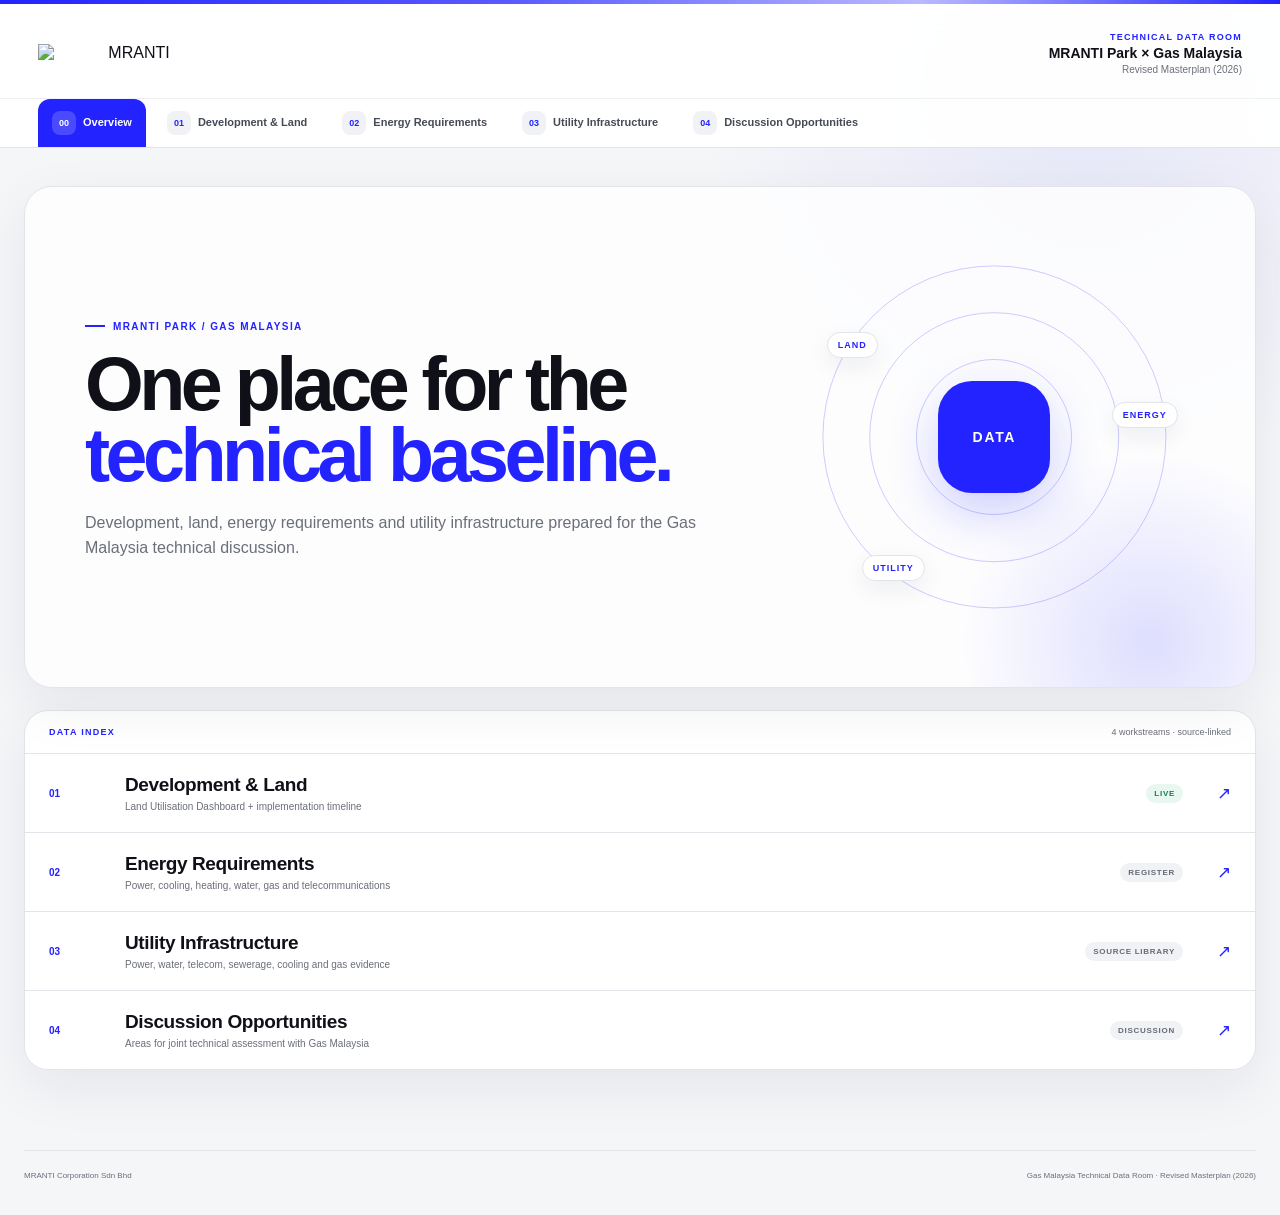
==== commit b508feb6: "Add files via upload" ====
--- a/index.html
+++ b/index.html
@@ -4,181 +4,240 @@
   <meta charset="utf-8">
   <meta name="viewport" content="width=device-width,initial-scale=1">
   <title>MRANTI Park × Gas Malaysia — Technical Data Room</title>
-  <meta name="description" content="MRANTI Park development, energy and utility information prepared for Gas Malaysia technical discussions.">
+  <meta name="description" content="MRANTI Park development, energy and utility information for Gas Malaysia technical discussions.">
+  
+  <link rel="icon" type="image/png" href="favicon.png">
+  <link rel="shortcut icon" type="image/png" href="favicon.png">
+  <link rel="apple-touch-icon" href="favicon.png">
+
   <link rel="stylesheet" href="styles.css">
 </head>
+
 <body>
-  <div class="brand-stripe"></div>
-
-  <header class="site-header">
-    <div class="masthead">
-      <button class="wordmark" data-view-link="overview" aria-label="Go to overview">
-        <span class="wordmark-main">MRANTI</span>
-        <span class="wordmark-sub">Ideas to Impact</span>
+  <div class="top-glow"></div>
+
+  <header class="app-header">
+    <div class="header-main">
+      <button class="brand-button" data-view-link="overview" aria-label="Overview">
+        <img class="brand-logo" src="https://cdn.prod.website-files.com/6719e3902a71ea8154ba371d/6996a2c470a01e3f32ffa080_M30.png" alt="MRANTI">
       </button>
-      <div class="masthead-context">
-        <span>MRANTI Park × Gas Malaysia</span>
-        <small>Technical Data Room · Revised Masterplan (2026)</small>
+
+      <div class="project-meta">
+        <span class="project-kicker">TECHNICAL DATA ROOM</span>
+        <strong>MRANTI Park × Gas Malaysia</strong>
+        <small>Revised Masterplan (2026)</small>
       </div>
     </div>
 
-    <nav class="primary-nav" aria-label="Primary navigation">
-      <button class="active" data-view="overview"><span>00</span> Index</button>
-      <button data-view="development"><span>01</span> Development & Land</button>
-      <button data-view="energy"><span>02</span> Energy Requirements</button>
-      <button data-view="utilities"><span>03</span> Utility Infrastructure</button>
-      <button data-view="discussion"><span>04</span> Discussion Opportunities</button>
+    <nav class="nav-tabs" aria-label="Technical data room navigation">
+      <button class="active" data-view="overview"><span>00</span>Overview</button>
+      <button data-view="development"><span>01</span>Development & Land</button>
+      <button data-view="energy"><span>02</span>Energy Requirements</button>
+      <button data-view="utilities"><span>03</span>Utility Infrastructure</button>
+      <button data-view="discussion"><span>04</span>Discussion Opportunities</button>
     </nav>
   </header>
 
-  <main>
+  <main class="app-main">
+
     <section class="view active" id="overview">
-      <div class="landing-grid">
-        <div class="landing-title">
-          <div class="section-code">MRANTI PARK / GAS MALAYSIA</div>
-          <h1>Development,<br>energy & utility<br><em>information.</em></h1>
-        </div>
-        <div class="landing-side">
-          <p>Technical information assembled for infrastructure and energy planning discussions with Gas Malaysia.</p>
-          <dl class="data-meta">
-            <div><dt>Land basis</dt><dd>Revised Masterplan (2026)</dd></div>
-            <div><dt>Land system</dt><dd>MRANTI Land Utilisation Dashboard</dd></div>
-            <div><dt>Supporting evidence</dt><dd>Technical drawings, audits & project files</dd></div>
-          </dl>
+      <div class="overview-hero">
+        <div class="hero-copy">
+          <span class="eyebrow">MRANTI PARK / GAS MALAYSIA</span>
+          <h1>One place for the<br><span>technical baseline.</span></h1>
+          <p>Development, land, energy requirements and utility infrastructure prepared for the Gas Malaysia technical discussion.</p>
+        </div>
+
+        <div class="hero-orbit" aria-hidden="true">
+          <div class="orbit-ring r1"></div>
+          <div class="orbit-ring r2"></div>
+          <div class="orbit-ring r3"></div>
+          <div class="orbit-core">DATA</div>
+          <span class="orbit-label l1">LAND</span>
+          <span class="orbit-label l2">ENERGY</span>
+          <span class="orbit-label l3">UTILITY</span>
         </div>
       </div>
 
-      <div class="editorial-index">
-        <button data-go="development">
-          <span class="index-no">01</span>
-          <span class="index-title">Development & Land</span>
-          <span class="index-desc">Masterplan, individual plot allocation and implementation programme.</span>
-          <span class="index-go">Explore ↗</span>
+      <section class="data-index">
+        <div class="index-header">
+          <span>DATA INDEX</span>
+          <small>4 workstreams · source-linked</small>
+        </div>
+
+        <button class="index-row" data-go="development">
+          <span class="index-num">01</span>
+          <span class="index-main">
+            <strong>Development & Land</strong>
+            <small>Land Utilisation Dashboard + implementation timeline</small>
+          </span>
+          <span class="index-state live">LIVE</span>
+          <span class="index-arrow">↗</span>
         </button>
-        <button data-go="energy">
-          <span class="index-no">02</span>
-          <span class="index-title">Energy Requirements</span>
-          <span class="index-desc">Power, cooling, heating, water, gas and telecommunications requirements.</span>
-          <span class="index-go">Explore ↗</span>
+
+        <button class="index-row" data-go="energy">
+          <span class="index-num">02</span>
+          <span class="index-main">
+            <strong>Energy Requirements</strong>
+            <small>Power, cooling, heating, water, gas and telecommunications</small>
+          </span>
+          <span class="index-state">REGISTER</span>
+          <span class="index-arrow">↗</span>
         </button>
-        <button data-go="utilities">
-          <span class="index-no">03</span>
-          <span class="index-title">Utility Infrastructure</span>
-          <span class="index-desc">Existing and planned infrastructure with direct access to source drawings.</span>
-          <span class="index-go">Explore ↗</span>
+
+        <button class="index-row" data-go="utilities">
+          <span class="index-num">03</span>
+          <span class="index-main">
+            <strong>Utility Infrastructure</strong>
+            <small>Power, water, telecom, sewerage, cooling and gas evidence</small>
+          </span>
+          <span class="index-state">SOURCE LIBRARY</span>
+          <span class="index-arrow">↗</span>
         </button>
-        <button data-go="discussion">
-          <span class="index-no">04</span>
-          <span class="index-title">Discussion Opportunities</span>
-          <span class="index-desc">Potential areas for technical and commercial assessment with Gas Malaysia.</span>
-          <span class="index-go">Explore ↗</span>
+
+        <button class="index-row" data-go="discussion">
+          <span class="index-num">04</span>
+          <span class="index-main">
+            <strong>Discussion Opportunities</strong>
+            <small>Areas for joint technical assessment with Gas Malaysia</small>
+          </span>
+          <span class="index-state">DISCUSSION</span>
+          <span class="index-arrow">↗</span>
         </button>
-      </div>
-    </section>
-
-    <section class="view" id="development">
-      <div class="page-heading">
-        <div class="section-code">01 / THE PARK</div>
-        <h2>Development & Land</h2>
-        <p>The dashboard is the primary source for the masterplan and land allocation by individual plot. The implementation programme is provided separately below.</p>
-      </div>
-
-      <section class="content-block no-frame">
-        <div class="block-bar">
-          <div>
-            <span class="block-kicker">MASTERPLAN + LAND ALLOCATION</span>
-            <h3>MRANTI Land Utilisation Dashboard</h3>
-          </div>
-          <a class="text-link" href="https://app.powerbi.com/view?r=eyJrIjoiOTQ0YTMzOTMtMTMxNy00NjY1LWI3NjktN2VlZDdmM2IzNmE2IiwidCI6IjcxYzhjMDNlLTE1NDctNDRiNC05NGE4LWVjYjRjNmVlYzg0NSIsImMiOjEwfQ%3D%3D" target="_blank" rel="noopener">Open Power BI ↗</a>
-        </div>
-        <div class="dashboard-shell">
-          <iframe title="MRANTI Land Utilisation Dashboard" src="https://app.powerbi.com/view?r=eyJrIjoiOTQ0YTMzOTMtMTMxNy00NjY1LWI3NjktN2VlZDdmM2IzNmE2IiwidCI6IjcxYzhjMDNlLTE1NDctNDRiNC05NGE4LWVjYjRjNmVlYzg0NSIsImMiOjEwfQ%3D%3D" allowfullscreen="true"></iframe>
-        </div>
-        <p class="caption">Use <b>Masterplan</b> for development phases and precincts, and <b>Land Information</b> / plot details for land use allocation by individual Plot ID.</p>
-      </section>
-
-      <section class="content-block timeline-block">
-        <div class="block-bar">
-          <div>
-            <span class="block-kicker">IMPLEMENTATION PROGRAMME</span>
-            <h3>MRANTI Master Timeline · 28 May 2026</h3>
-          </div>
-          <a class="text-link" href="https://drive.google.com/file/d/1Vmn3-R7UxV1WrpyT6in5Hj6vifLhgvmF/view?usp=drivesdk" target="_blank" rel="noopener">Open source PDF ↗</a>
-        </div>
-        <div class="timeline-shell">
-          <iframe title="MRANTI Master Timeline" src="https://drive.google.com/file/d/1Vmn3-R7UxV1WrpyT6in5Hj6vifLhgvmF/preview"></iframe>
-        </div>
       </section>
     </section>
 
+    <section class="view" id="development">
+      <div class="page-title">
+        <span class="eyebrow">01 / DEVELOPMENT & LAND</span>
+        <h2>Development & Land</h2>
+        <p>The existing MRANTI Land Utilisation Dashboard remains the primary view for the masterplan and land use by individual plot.</p>
+      </div>
+
+      <section class="module">
+        <div class="module-head">
+          <div>
+            <span class="module-tag">LIVE SYSTEM</span>
+            <h3>MRANTI Land Utilisation Dashboard</h3>
+          </div>
+          <a class="action-link" href="https://app.powerbi.com/view?r=eyJrIjoiOTQ0YTMzOTMtMTMxNy00NjY1LWI3NjktN2VlZDdmM2IzNmE2IiwidCI6IjcxYzhjMDNlLTE1NDctNDRiNC05NGE4LWVjYjRjNmVlYzg0NSIsImMiOjEwfQ%3D%3D" target="_blank" rel="noopener">Open in Power BI ↗</a>
+        </div>
+        <div class="embed-frame powerbi-frame">
+          <iframe title="MRANTI Land Utilisation Dashboard" src="https://app.powerbi.com/view?r=eyJrIjoiOTQ0YTMzOTMtMTMxNy00NjY1LWI3NjktN2VlZDdmM2IzNmE2IiwidCI6IjcxYzhjMDNlLTE1NDctNDRiNC05NGE4LWVjYjRjNmVlYzg0NSIsImMiOjEwfQ%3D%3D" allowfullscreen="true"></iframe>
+        </div>
+      </section>
+
+      <section class="module timeline-module">
+        <div class="module-head">
+          <div>
+            <span class="module-tag">IMPLEMENTATION PROGRAMME</span>
+            <h3>MRANTI Master Timeline · 28 May 2026</h3>
+          </div>
+          <a class="action-link" href="https://drive.google.com/file/d/1Vmn3-R7UxV1WrpyT6in5Hj6vifLhgvmF/view?usp=drivesdk" target="_blank" rel="noopener">Open source PDF ↗</a>
+        </div>
+
+        <a class="clean-preview timeline-preview" href="https://drive.google.com/file/d/1Vmn3-R7UxV1WrpyT6in5Hj6vifLhgvmF/view?usp=drivesdk" target="_blank" rel="noopener">
+          <img src="https://drive.google.com/thumbnail?id=1Vmn3-R7UxV1WrpyT6in5Hj6vifLhgvmF&sz=w2600" alt="MRANTI Master Timeline preview">
+          <span class="preview-cta">Open full timeline ↗</span>
+        </a>
+      </section>
+    </section>
+
     <section class="view" id="energy">
-      <div class="page-heading">
-        <div class="section-code">02 / ENERGY</div>
+      <div class="page-title">
+        <span class="eyebrow">02 / ENERGY REQUIREMENTS</span>
         <h2>Energy Requirements</h2>
-        <p>Current quantified requirements and known information gaps, kept at the scope supported by the available data.</p>
+        <p>Current quantified requirements and known gaps, shown only at the scope supported by the available information.</p>
       </div>
 
-      <div class="systems-register">
-        <article class="system-row">
-          <div class="system-name"><span>01</span><h3>Electricity</h3></div>
-          <div class="system-value">~700 <small>MW</small></div>
-          <div class="system-detail"><b>Park-wide planning estimate</b><p>Current working figure for the park. Internal owner / latest load basis should be confirmed before external use.</p></div>
-          <div class="system-state"><span class="status working">Working estimate</span></div>
-        </article>
-
-        <article class="system-row">
-          <div class="system-name"><span>02</span><h3>Cooling</h3></div>
-          <div class="system-value">2,440 <small>RT</small></div>
-          <div class="system-detail"><b>HIVE 5 only</b><p>Four chillers; typical weekday load 70–85%; 2024 electricity baseline 4.64 GWh.</p><a href="https://drive.google.com/file/d/1S5LAuknpg0b3e4R-Nsd0oR8Gf_jmuiuJ/view?usp=drivesdk" target="_blank" rel="noopener">Energy audit ↗</a></div>
-          <div class="system-state"><span class="status verified">Verified</span></div>
-        </article>
-
-        <article class="system-row">
-          <div class="system-name"><span>03</span><h3>Heating / Steam</h3></div>
-          <div class="system-value muted-value">—</div>
-          <div class="system-detail"><b>No park-wide figure identified</b><p>Heating / steam requirements have not been separately quantified in the reviewed material.</p></div>
-          <div class="system-state"><span class="status open">Not quantified</span></div>
-        </article>
-
-        <article class="system-row">
-          <div class="system-name"><span>04</span><h3>Water</h3></div>
-          <div class="system-value small-value">To quantify</div>
-          <div class="system-detail"><b>Infrastructure information available</b><p>Existing layouts are available. Capacity and demand requirement still needs consolidation against development phasing.</p><button class="inline-action" data-go="utilities" data-open-utility="water">View water drawings ↗</button></div>
-          <div class="system-state"><span class="status partial">Partial</span></div>
-        </article>
-
-        <article class="system-row">
-          <div class="system-name"><span>05</span><h3>Gas</h3></div>
-          <div class="system-value small-value">To assess</div>
-          <div class="system-detail"><b>No quantified park-wide demand</b><p>Demand depends on the selected use case, tenant off-take and any future Cogen / CCHP scenario.</p></div>
-          <div class="system-state"><span class="status open">Open</span></div>
-        </article>
-
-        <article class="system-row">
-          <div class="system-name"><span>06</span><h3>Telecommunications</h3></div>
-          <div class="system-value small-value">To validate</div>
-          <div class="system-detail"><b>Existing network information available</b><p>Future capacity should be validated against new development plots and tenant requirements.</p><button class="inline-action" data-go="utilities" data-open-utility="telecom">View telecom drawings ↗</button></div>
-          <div class="system-state"><span class="status verified">Available</span></div>
-        </article>
+      <section class="requirements-list">
+        <article class="req-line">
+          <div class="req-id">01</div>
+          <div class="req-name">Electricity</div>
+          <div class="req-value">~700 <small>MW</small></div>
+          <div class="req-context">
+            <strong>Park-wide planning estimate</strong>
+            <p>Current working figure. Confirm the latest load basis before external use.</p>
+          </div>
+          <div><span class="pill amber">Working estimate</span></div>
+        </article>
+
+        <article class="req-line">
+          <div class="req-id">02</div>
+          <div class="req-name">Cooling</div>
+          <div class="req-value">2,440 <small>RT</small></div>
+          <div class="req-context">
+            <strong>HIVE 5 only</strong>
+            <p>4 chillers · typical weekday load 70–85% · 2024 electricity baseline 4.64 GWh.</p>
+            <button class="text-action" data-go="utilities" data-open-utility="cooling">View source audit ↗</button>
+          </div>
+          <div><span class="pill green">Verified</span></div>
+        </article>
+
+        <article class="req-line">
+          <div class="req-id">03</div>
+          <div class="req-name">Heating / Steam</div>
+          <div class="req-value quiet">—</div>
+          <div class="req-context">
+            <strong>No park-wide figure identified</strong>
+            <p>No separate heating / steam requirement has been quantified in the reviewed material.</p>
+          </div>
+          <div><span class="pill grey">Not quantified</span></div>
+        </article>
+
+        <article class="req-line">
+          <div class="req-id">04</div>
+          <div class="req-name">Water</div>
+          <div class="req-value text">To quantify</div>
+          <div class="req-context">
+            <strong>Infrastructure information available</strong>
+            <p>Layouts are available; capacity and demand require consolidation against development phasing.</p>
+            <button class="text-action" data-go="utilities" data-open-utility="water">View drawings ↗</button>
+          </div>
+          <div><span class="pill amber">Partial</span></div>
+        </article>
+
+        <article class="req-line">
+          <div class="req-id">05</div>
+          <div class="req-name">Gas</div>
+          <div class="req-value text">To assess</div>
+          <div class="req-context">
+            <strong>No quantified park-wide demand</strong>
+            <p>Demand depends on the selected use case, tenant off-take and any future Cogen / CCHP scenario.</p>
+          </div>
+          <div><span class="pill grey">Open</span></div>
+        </article>
+
+        <article class="req-line">
+          <div class="req-id">06</div>
+          <div class="req-name">Telecommunications</div>
+          <div class="req-value text">To validate</div>
+          <div class="req-context">
+            <strong>Existing network information available</strong>
+            <p>Future capacity should be validated against new development plots and tenant requirements.</p>
+            <button class="text-action" data-go="utilities" data-open-utility="telecom">View drawings ↗</button>
+          </div>
+          <div><span class="pill green">Available</span></div>
+        </article>
+      </section>
+    </section>
+
+    <section class="view" id="utilities">
+      <div class="page-title utility-page-title">
+        <div>
+          <span class="eyebrow">03 / UTILITY INFRASTRUCTURE</span>
+          <h2>Source Library</h2>
+          <p>Select a utility to view the infrastructure position and supporting technical files.</p>
+        </div>
+        <div class="legend">
+          <span><i class="legend-dot existing"></i>Existing</span>
+          <span><i class="legend-dot planned"></i>Planned / upgrade</span>
+          <span><i class="legend-dot concept"></i>Concept / to verify</span>
+        </div>
       </div>
-    </section>
-
-    <section class="view" id="utilities">
-      <div class="page-heading utility-heading">
-        <div>
-          <div class="section-code">03 / INFRASTRUCTURE</div>
-          <h2>Utility Infrastructure</h2>
-          <p>Evidence library for existing and planned infrastructure. Select a utility, then select a source document to preview it.</p>
-        </div>
-        <div class="utility-legend">
-          <span><i class="dot existing"></i>Existing evidence</span>
-          <span><i class="dot planned"></i>Planned / upgrade</span>
-          <span><i class="dot concept"></i>Concept / to verify</span>
-        </div>
-      </div>
-
-      <div class="utility-browser">
-        <aside class="utility-menu" aria-label="Utility categories">
+
+      <section class="source-workspace">
+        <aside class="source-nav">
           <button class="active" data-utility="power"><span>01</span><strong>Power</strong><small>2 sources</small></button>
           <button data-utility="water"><span>02</span><strong>Water</strong><small>3 drawings</small></button>
           <button data-utility="telecom"><span>03</span><strong>Telecommunications</strong><small>6 drawings</small></button>
@@ -187,226 +246,354 @@
           <button data-utility="gas"><span>06</span><strong>Gas</strong><small>2 concept files</small></button>
         </aside>
 
-        <div class="utility-stage">
-          <section class="utility-pane active" data-pane="power">
-            <div class="utility-summary">
-              <span class="utility-code">POWER</span>
-              <h3>Electrical infrastructure</h3>
-              <div class="summary-grid">
-                <div><small>Existing</small><p>PPU / PMU and utility-power plots are identified in the 2026 land data.</p></div>
-                <div><small>Planned / future</small><p>Utility upgrade material is available; future grid capacity, interconnection and resilience require confirmation.</p></div>
-              </div>
-            </div>
-            <div class="document-browser">
-              <div class="document-preview">
-                <div class="preview-toolbar"><span id="preview-title-power">MRANTI Land Mapping (HD).pdf</span><a id="preview-open-power" href="https://drive.google.com/file/d/1vyMxmgMIreAv2zvzW9jcpH-wnMOFfo-x/view?usp=drivesdk" target="_blank">Open source ↗</a></div>
-                <iframe id="preview-frame-power" src="https://drive.google.com/file/d/1vyMxmgMIreAv2zvzW9jcpH-wnMOFfo-x/preview"></iframe>
-              </div>
-              <div class="document-list"><button class="doc-row is-selected" 
-                data-preview="https://drive.google.com/file/d/1vyMxmgMIreAv2zvzW9jcpH-wnMOFfo-x/preview" data-open="https://drive.google.com/file/d/1vyMxmgMIreAv2zvzW9jcpH-wnMOFfo-x/view?usp=drivesdk" data-title="MRANTI Land Mapping (HD).pdf">
-                <span class="doc-index">01</span>
-                <span class="doc-copy"><strong>MRANTI Land Mapping (HD).pdf</strong><small>Existing park mapping</small></span>
-                <span class="doc-arrow">↗</span>
-            </button>
-<button class="doc-row" 
-                data-preview="https://drive.google.com/file/d/1_72Ipoqlu8BYq1xMbzBg6Ya8PN7UnMfb/preview" data-open="https://drive.google.com/file/d/1_72Ipoqlu8BYq1xMbzBg6Ya8PN7UnMfb/view?usp=drivesdk" data-title="RP5 — Pembangunan Infrastruktur Baru dan Naiktaraf Utiliti di Taman MRANTI.pdf">
-                <span class="doc-index">02</span>
-                <span class="doc-copy"><strong>RP5 — Pembangunan Infrastruktur Baru dan Naiktaraf Utiliti di Taman MRANTI.pdf</strong><small>Planned / upgrade programme</small></span>
-                <span class="doc-arrow">↗</span>
-            </button></div>
+        <div class="source-content">
+
+          <section class="source-pane active" data-pane="power">
+            <div class="source-summary">
+              <div>
+                <span class="source-type">POWER</span>
+                <h3>Electrical infrastructure</h3>
+              </div>
+              <div class="summary-points">
+                <div><small>EXISTING</small><p>PPU / PMU and utility-power plots are identified in the 2026 land data.</p></div>
+                <div><small>PLANNED / FUTURE</small><p>Utility upgrade material is available; future grid capacity and interconnection still require confirmation.</p></div>
+              </div>
+            </div>
+            <div class="source-browser">
+              <div class="source-preview">
+                <div class="preview-topbar">
+                  <span id="preview-title-power">MRANTI Land Mapping (HD).pdf</span>
+                  <a id="preview-open-power" href="https://drive.google.com/file/d/1vyMxmgMIreAv2zvzW9jcpH-wnMOFfo-x/view?usp=drivesdk" target="_blank" rel="noopener">Open source ↗</a>
+                </div>
+                <a id="preview-link-power" class="preview-image-wrap" href="https://drive.google.com/file/d/1vyMxmgMIreAv2zvzW9jcpH-wnMOFfo-x/view?usp=drivesdk" target="_blank" rel="noopener">
+                  <img id="preview-image-power" src="https://drive.google.com/thumbnail?id=1vyMxmgMIreAv2zvzW9jcpH-wnMOFfo-x&sz=w2200" alt="Power source preview">
+                  <span>Open full document ↗</span>
+                </a>
+              </div>
+              <div class="source-list"><button class="source-item selected"
+                        data-thumb="https://drive.google.com/thumbnail?id=1vyMxmgMIreAv2zvzW9jcpH-wnMOFfo-x&sz=w2200"
+                        data-open="https://drive.google.com/file/d/1vyMxmgMIreAv2zvzW9jcpH-wnMOFfo-x/view?usp=drivesdk"
+                        data-title="MRANTI Land Mapping (HD).pdf"
+                        data-category="power">
+                  <span class="source-no">01</span>
+                  <span class="source-copy">
+                    <strong>MRANTI Land Mapping (HD).pdf</strong>
+                    <small>Existing park mapping</small>
+                  </span>
+                  <span class="source-icon">↗</span>
+                </button>
+<button class="source-item"
+                        data-thumb="https://drive.google.com/thumbnail?id=1_72Ipoqlu8BYq1xMbzBg6Ya8PN7UnMfb&sz=w2200"
+                        data-open="https://drive.google.com/file/d/1_72Ipoqlu8BYq1xMbzBg6Ya8PN7UnMfb/view?usp=drivesdk"
+                        data-title="RP5 — Pembangunan Infrastruktur Baru dan Naiktaraf Utiliti di Taman MRANTI.pdf"
+                        data-category="power">
+                  <span class="source-no">02</span>
+                  <span class="source-copy">
+                    <strong>RP5 — Pembangunan Infrastruktur Baru dan Naiktaraf Utiliti di Taman MRANTI.pdf</strong>
+                    <small>Utility upgrade programme</small>
+                  </span>
+                  <span class="source-icon">↗</span>
+                </button></div>
             </div>
           </section>
 
-          <section class="utility-pane" data-pane="water">
-            <div class="utility-summary">
-              <span class="utility-code">WATER</span>
-              <h3>Water infrastructure</h3>
-              <div class="summary-grid">
-                <div><small>Existing</small><p>Water layout drawings and 2026 masterplan assets including tanks and pump houses.</p></div>
-                <div><small>Planned / future</small><p>Connection and capacity requirements should be assessed against development and tenant demand.</p></div>
-              </div>
-            </div>
-            <div class="document-browser">
-              <div class="document-preview">
-                <div class="preview-toolbar"><span id="preview-title-water">KC_PB_24_628_P1_TD_WS_LAP_000001.pdf</span><a id="preview-open-water" href="https://drive.google.com/file/d/1uon0Nf5gRCzKetcEtw190KI4zle0Czle/view?usp=drivesdk" target="_blank">Open source ↗</a></div>
-                <iframe id="preview-frame-water" src="https://drive.google.com/file/d/1uon0Nf5gRCzKetcEtw190KI4zle0Czle/preview"></iframe>
-              </div>
-              <div class="document-list"><button class="doc-row is-selected" 
-                data-preview="https://drive.google.com/file/d/1uon0Nf5gRCzKetcEtw190KI4zle0Czle/preview" data-open="https://drive.google.com/file/d/1uon0Nf5gRCzKetcEtw190KI4zle0Czle/view?usp=drivesdk" data-title="KC_PB_24_628_P1_TD_WS_LAP_000001.pdf">
-                <span class="doc-index">01</span>
-                <span class="doc-copy"><strong>KC_PB_24_628_P1_TD_WS_LAP_000001.pdf</strong><small>Water layout</small></span>
-                <span class="doc-arrow">↗</span>
-            </button>
-<button class="doc-row" 
-                data-preview="https://drive.google.com/file/d/1SZpF1Um2zRJ7upSd2uFMf2FKE5H7de_Z/preview" data-open="https://drive.google.com/file/d/1SZpF1Um2zRJ7upSd2uFMf2FKE5H7de_Z/view?usp=drivesdk" data-title="KC_PB_24_628_P1_TD_WS_LAP_000002.pdf">
-                <span class="doc-index">02</span>
-                <span class="doc-copy"><strong>KC_PB_24_628_P1_TD_WS_LAP_000002.pdf</strong><small>Water layout</small></span>
-                <span class="doc-arrow">↗</span>
-            </button>
-<button class="doc-row" 
-                data-preview="https://drive.google.com/file/d/12HCZ1gZbZBaUuWuhMV-jR_K4Fueri5TS/preview" data-open="https://drive.google.com/file/d/12HCZ1gZbZBaUuWuhMV-jR_K4Fueri5TS/view?usp=drivesdk" data-title="KC_PB_24_628_P1_TD_WS_LAP_000003.pdf">
-                <span class="doc-index">03</span>
-                <span class="doc-copy"><strong>KC_PB_24_628_P1_TD_WS_LAP_000003.pdf</strong><small>Water layout</small></span>
-                <span class="doc-arrow">↗</span>
-            </button></div>
+          <section class="source-pane" data-pane="water">
+            <div class="source-summary">
+              <div>
+                <span class="source-type">WATER</span>
+                <h3>Water infrastructure</h3>
+              </div>
+              <div class="summary-points">
+                <div><small>EXISTING</small><p>Water layout drawings and 2026 masterplan assets including tanks and pump houses.</p></div>
+                <div><small>PLANNED / FUTURE</small><p>Connection and capacity requirements should be assessed against development and tenant demand.</p></div>
+              </div>
+            </div>
+            <div class="source-browser">
+              <div class="source-preview">
+                <div class="preview-topbar">
+                  <span id="preview-title-water">KC_PB_24_628_P1_TD_WS_LAP_000001.pdf</span>
+                  <a id="preview-open-water" href="https://drive.google.com/file/d/1uon0Nf5gRCzKetcEtw190KI4zle0Czle/view?usp=drivesdk" target="_blank" rel="noopener">Open source ↗</a>
+                </div>
+                <a id="preview-link-water" class="preview-image-wrap" href="https://drive.google.com/file/d/1uon0Nf5gRCzKetcEtw190KI4zle0Czle/view?usp=drivesdk" target="_blank" rel="noopener">
+                  <img id="preview-image-water" src="https://drive.google.com/thumbnail?id=1uon0Nf5gRCzKetcEtw190KI4zle0Czle&sz=w2200" alt="Water source preview">
+                  <span>Open full document ↗</span>
+                </a>
+              </div>
+              <div class="source-list"><button class="source-item selected"
+                        data-thumb="https://drive.google.com/thumbnail?id=1uon0Nf5gRCzKetcEtw190KI4zle0Czle&sz=w2200"
+                        data-open="https://drive.google.com/file/d/1uon0Nf5gRCzKetcEtw190KI4zle0Czle/view?usp=drivesdk"
+                        data-title="KC_PB_24_628_P1_TD_WS_LAP_000001.pdf"
+                        data-category="water">
+                  <span class="source-no">01</span>
+                  <span class="source-copy">
+                    <strong>KC_PB_24_628_P1_TD_WS_LAP_000001.pdf</strong>
+                    <small>Water layout · sheet 01</small>
+                  </span>
+                  <span class="source-icon">↗</span>
+                </button>
+<button class="source-item"
+                        data-thumb="https://drive.google.com/thumbnail?id=1SZpF1Um2zRJ7upSd2uFMf2FKE5H7de_Z&sz=w2200"
+                        data-open="https://drive.google.com/file/d/1SZpF1Um2zRJ7upSd2uFMf2FKE5H7de_Z/view?usp=drivesdk"
+                        data-title="KC_PB_24_628_P1_TD_WS_LAP_000002.pdf"
+                        data-category="water">
+                  <span class="source-no">02</span>
+                  <span class="source-copy">
+                    <strong>KC_PB_24_628_P1_TD_WS_LAP_000002.pdf</strong>
+                    <small>Water layout · sheet 02</small>
+                  </span>
+                  <span class="source-icon">↗</span>
+                </button>
+<button class="source-item"
+                        data-thumb="https://drive.google.com/thumbnail?id=12HCZ1gZbZBaUuWuhMV-jR_K4Fueri5TS&sz=w2200"
+                        data-open="https://drive.google.com/file/d/12HCZ1gZbZBaUuWuhMV-jR_K4Fueri5TS/view?usp=drivesdk"
+                        data-title="KC_PB_24_628_P1_TD_WS_LAP_000003.pdf"
+                        data-category="water">
+                  <span class="source-no">03</span>
+                  <span class="source-copy">
+                    <strong>KC_PB_24_628_P1_TD_WS_LAP_000003.pdf</strong>
+                    <small>Water layout · sheet 03</small>
+                  </span>
+                  <span class="source-icon">↗</span>
+                </button></div>
             </div>
           </section>
 
-          <section class="utility-pane" data-pane="telecom">
-            <div class="utility-summary">
-              <span class="utility-code">TELECOMMUNICATIONS</span>
-              <h3>Telecommunications infrastructure</h3>
-              <div class="summary-grid">
-                <div><small>Existing</small><p>Telecom layout drawings, TELCO infrastructure allocation and Telekom Malaysia-related plots.</p></div>
-                <div><small>Planned / future</small><p>Capacity expansion should track new development plots and high-demand tenant requirements.</p></div>
-              </div>
-            </div>
-            <div class="document-browser">
-              <div class="document-preview">
-                <div class="preview-toolbar"><span id="preview-title-telecom">KC-PB-24-628-P1-TD-TC-LAP-000001.pdf</span><a id="preview-open-telecom" href="https://drive.google.com/file/d/18pcyYiFnr-zC9b7v_kBjgGFMVPkXOL6R/view?usp=drivesdk" target="_blank">Open source ↗</a></div>
-                <iframe id="preview-frame-telecom" src="https://drive.google.com/file/d/18pcyYiFnr-zC9b7v_kBjgGFMVPkXOL6R/preview"></iframe>
-              </div>
-              <div class="document-list"><button class="doc-row is-selected" 
-                data-preview="https://drive.google.com/file/d/18pcyYiFnr-zC9b7v_kBjgGFMVPkXOL6R/preview" data-open="https://drive.google.com/file/d/18pcyYiFnr-zC9b7v_kBjgGFMVPkXOL6R/view?usp=drivesdk" data-title="KC-PB-24-628-P1-TD-TC-LAP-000001.pdf">
-                <span class="doc-index">01</span>
-                <span class="doc-copy"><strong>KC-PB-24-628-P1-TD-TC-LAP-000001.pdf</strong><small>Telecommunications layout</small></span>
-                <span class="doc-arrow">↗</span>
-            </button>
-<button class="doc-row" 
-                data-preview="https://drive.google.com/file/d/1k-uXVhpe-qbAQmX0aCC1bPmK_FD0gH3h/preview" data-open="https://drive.google.com/file/d/1k-uXVhpe-qbAQmX0aCC1bPmK_FD0gH3h/view?usp=drivesdk" data-title="KC-PB-24-628-P1-TD-TC-LAP-000002.pdf">
-                <span class="doc-index">02</span>
-                <span class="doc-copy"><strong>KC-PB-24-628-P1-TD-TC-LAP-000002.pdf</strong><small>Telecommunications layout</small></span>
-                <span class="doc-arrow">↗</span>
-            </button>
-<button class="doc-row" 
-                data-preview="https://drive.google.com/file/d/17WOTrJ2ClaeCmRddY83r0TZlktrhOP88/preview" data-open="https://drive.google.com/file/d/17WOTrJ2ClaeCmRddY83r0TZlktrhOP88/view?usp=drivesdk" data-title="KC-PB-24-628-P1-TD-TC-LAP-000003.pdf">
-                <span class="doc-index">03</span>
-                <span class="doc-copy"><strong>KC-PB-24-628-P1-TD-TC-LAP-000003.pdf</strong><small>Telecommunications layout</small></span>
-                <span class="doc-arrow">↗</span>
-            </button>
-<button class="doc-row" 
-                data-preview="https://drive.google.com/file/d/16tPGxyZJF_tl4EcGG6fsku17-S0BYbX4/preview" data-open="https://drive.google.com/file/d/16tPGxyZJF_tl4EcGG6fsku17-S0BYbX4/view?usp=drivesdk" data-title="KC-PB-24-628-P1-TD-TC-LAP-000004.pdf">
-                <span class="doc-index">04</span>
-                <span class="doc-copy"><strong>KC-PB-24-628-P1-TD-TC-LAP-000004.pdf</strong><small>Telecommunications layout</small></span>
-                <span class="doc-arrow">↗</span>
-            </button>
-<button class="doc-row" 
-                data-preview="https://drive.google.com/file/d/1PhS4F95uPQOSXY_PS5gYHRCNYSiAVDFg/preview" data-open="https://drive.google.com/file/d/1PhS4F95uPQOSXY_PS5gYHRCNYSiAVDFg/view?usp=drivesdk" data-title="KC-PB-24-628-P1-TD-TC-LAP-000005.pdf">
-                <span class="doc-index">05</span>
-                <span class="doc-copy"><strong>KC-PB-24-628-P1-TD-TC-LAP-000005.pdf</strong><small>Telecommunications layout</small></span>
-                <span class="doc-arrow">↗</span>
-            </button>
-<button class="doc-row" 
-                data-preview="https://drive.google.com/file/d/1XA8Tep67L8Y_WD_xOmz1SxHukKg-OxQA/preview" data-open="https://drive.google.com/file/d/1XA8Tep67L8Y_WD_xOmz1SxHukKg-OxQA/view?usp=drivesdk" data-title="KC-PB-24-628-P1-TD-TC-LAP-000006.pdf">
-                <span class="doc-index">06</span>
-                <span class="doc-copy"><strong>KC-PB-24-628-P1-TD-TC-LAP-000006.pdf</strong><small>Telecommunications layout</small></span>
-                <span class="doc-arrow">↗</span>
-            </button></div>
+          <section class="source-pane" data-pane="telecom">
+            <div class="source-summary">
+              <div>
+                <span class="source-type">TELECOMMUNICATIONS</span>
+                <h3>Telecommunications infrastructure</h3>
+              </div>
+              <div class="summary-points">
+                <div><small>EXISTING</small><p>Telecom layout drawings, TELCO infrastructure allocation and Telekom Malaysia-related plots.</p></div>
+                <div><small>PLANNED / FUTURE</small><p>Capacity expansion should track new development plots and high-demand tenant requirements.</p></div>
+              </div>
+            </div>
+            <div class="source-browser">
+              <div class="source-preview">
+                <div class="preview-topbar">
+                  <span id="preview-title-telecom">KC-PB-24-628-P1-TD-TC-LAP-000001.pdf</span>
+                  <a id="preview-open-telecom" href="https://drive.google.com/file/d/18pcyYiFnr-zC9b7v_kBjgGFMVPkXOL6R/view?usp=drivesdk" target="_blank" rel="noopener">Open source ↗</a>
+                </div>
+                <a id="preview-link-telecom" class="preview-image-wrap" href="https://drive.google.com/file/d/18pcyYiFnr-zC9b7v_kBjgGFMVPkXOL6R/view?usp=drivesdk" target="_blank" rel="noopener">
+                  <img id="preview-image-telecom" src="https://drive.google.com/thumbnail?id=18pcyYiFnr-zC9b7v_kBjgGFMVPkXOL6R&sz=w2200" alt="Telecommunications source preview">
+                  <span>Open full document ↗</span>
+                </a>
+              </div>
+              <div class="source-list"><button class="source-item selected"
+                        data-thumb="https://drive.google.com/thumbnail?id=18pcyYiFnr-zC9b7v_kBjgGFMVPkXOL6R&sz=w2200"
+                        data-open="https://drive.google.com/file/d/18pcyYiFnr-zC9b7v_kBjgGFMVPkXOL6R/view?usp=drivesdk"
+                        data-title="KC-PB-24-628-P1-TD-TC-LAP-000001.pdf"
+                        data-category="telecom">
+                  <span class="source-no">01</span>
+                  <span class="source-copy">
+                    <strong>KC-PB-24-628-P1-TD-TC-LAP-000001.pdf</strong>
+                    <small>Telecommunications layout · sheet 01</small>
+                  </span>
+                  <span class="source-icon">↗</span>
+                </button>
+<button class="source-item"
+                        data-thumb="https://drive.google.com/thumbnail?id=1k-uXVhpe-qbAQmX0aCC1bPmK_FD0gH3h&sz=w2200"
+                        data-open="https://drive.google.com/file/d/1k-uXVhpe-qbAQmX0aCC1bPmK_FD0gH3h/view?usp=drivesdk"
+                        data-title="KC-PB-24-628-P1-TD-TC-LAP-000002.pdf"
+                        data-category="telecom">
+                  <span class="source-no">02</span>
+                  <span class="source-copy">
+                    <strong>KC-PB-24-628-P1-TD-TC-LAP-000002.pdf</strong>
+                    <small>Telecommunications layout · sheet 02</small>
+                  </span>
+                  <span class="source-icon">↗</span>
+                </button>
+<button class="source-item"
+                        data-thumb="https://drive.google.com/thumbnail?id=17WOTrJ2ClaeCmRddY83r0TZlktrhOP88&sz=w2200"
+                        data-open="https://drive.google.com/file/d/17WOTrJ2ClaeCmRddY83r0TZlktrhOP88/view?usp=drivesdk"
+                        data-title="KC-PB-24-628-P1-TD-TC-LAP-000003.pdf"
+                        data-category="telecom">
+                  <span class="source-no">03</span>
+                  <span class="source-copy">
+                    <strong>KC-PB-24-628-P1-TD-TC-LAP-000003.pdf</strong>
+                    <small>Telecommunications layout · sheet 03</small>
+                  </span>
+                  <span class="source-icon">↗</span>
+                </button>
+<button class="source-item"
+                        data-thumb="https://drive.google.com/thumbnail?id=16tPGxyZJF_tl4EcGG6fsku17-S0BYbX4&sz=w2200"
+                        data-open="https://drive.google.com/file/d/16tPGxyZJF_tl4EcGG6fsku17-S0BYbX4/view?usp=drivesdk"
+                        data-title="KC-PB-24-628-P1-TD-TC-LAP-000004.pdf"
+                        data-category="telecom">
+                  <span class="source-no">04</span>
+                  <span class="source-copy">
+                    <strong>KC-PB-24-628-P1-TD-TC-LAP-000004.pdf</strong>
+                    <small>Telecommunications layout · sheet 04</small>
+                  </span>
+                  <span class="source-icon">↗</span>
+                </button>
+<button class="source-item"
+                        data-thumb="https://drive.google.com/thumbnail?id=1PhS4F95uPQOSXY_PS5gYHRCNYSiAVDFg&sz=w2200"
+                        data-open="https://drive.google.com/file/d/1PhS4F95uPQOSXY_PS5gYHRCNYSiAVDFg/view?usp=drivesdk"
+                        data-title="KC-PB-24-628-P1-TD-TC-LAP-000005.pdf"
+                        data-category="telecom">
+                  <span class="source-no">05</span>
+                  <span class="source-copy">
+                    <strong>KC-PB-24-628-P1-TD-TC-LAP-000005.pdf</strong>
+                    <small>Telecommunications layout · sheet 05</small>
+                  </span>
+                  <span class="source-icon">↗</span>
+                </button>
+<button class="source-item"
+                        data-thumb="https://drive.google.com/thumbnail?id=1XA8Tep67L8Y_WD_xOmz1SxHukKg-OxQA&sz=w2200"
+                        data-open="https://drive.google.com/file/d/1XA8Tep67L8Y_WD_xOmz1SxHukKg-OxQA/view?usp=drivesdk"
+                        data-title="KC-PB-24-628-P1-TD-TC-LAP-000006.pdf"
+                        data-category="telecom">
+                  <span class="source-no">06</span>
+                  <span class="source-copy">
+                    <strong>KC-PB-24-628-P1-TD-TC-LAP-000006.pdf</strong>
+                    <small>Telecommunications layout · sheet 06</small>
+                  </span>
+                  <span class="source-icon">↗</span>
+                </button></div>
             </div>
           </section>
 
-          <section class="utility-pane" data-pane="sewerage">
-            <div class="utility-summary">
-              <span class="utility-code">SEWERAGE</span>
-              <h3>Sewerage infrastructure</h3>
-              <div class="summary-grid">
-                <div><small>Existing</small><p>Sewerage technical drawing and pump-house infrastructure information are available.</p></div>
-                <div><small>Planned / future</small><p>Capacity and connection requirements should be validated against future development phasing.</p></div>
-              </div>
-            </div>
-            <div class="document-browser">
-              <div class="document-preview">
-                <div class="preview-toolbar"><span id="preview-title-sewerage">KC-PB-24-628-PI-TD-SW-LAP-000001.pdf</span><a id="preview-open-sewerage" href="https://drive.google.com/file/d/1g01SF6XN8XQ9HYQoi13GlffWfeE5paOR/view?usp=drivesdk" target="_blank">Open source ↗</a></div>
-                <iframe id="preview-frame-sewerage" src="https://drive.google.com/file/d/1g01SF6XN8XQ9HYQoi13GlffWfeE5paOR/preview"></iframe>
-              </div>
-              <div class="document-list"><button class="doc-row is-selected" 
-                data-preview="https://drive.google.com/file/d/1g01SF6XN8XQ9HYQoi13GlffWfeE5paOR/preview" data-open="https://drive.google.com/file/d/1g01SF6XN8XQ9HYQoi13GlffWfeE5paOR/view?usp=drivesdk" data-title="KC-PB-24-628-PI-TD-SW-LAP-000001.pdf">
-                <span class="doc-index">01</span>
-                <span class="doc-copy"><strong>KC-PB-24-628-PI-TD-SW-LAP-000001.pdf</strong><small>Sewerage layout</small></span>
-                <span class="doc-arrow">↗</span>
-            </button></div>
+          <section class="source-pane" data-pane="sewerage">
+            <div class="source-summary">
+              <div>
+                <span class="source-type">SEWERAGE</span>
+                <h3>Sewerage infrastructure</h3>
+              </div>
+              <div class="summary-points">
+                <div><small>EXISTING</small><p>Sewerage technical drawing and pump-house infrastructure information are available.</p></div>
+                <div><small>PLANNED / FUTURE</small><p>Capacity and connection requirements should be validated against future development phasing.</p></div>
+              </div>
+            </div>
+            <div class="source-browser">
+              <div class="source-preview">
+                <div class="preview-topbar">
+                  <span id="preview-title-sewerage">KC-PB-24-628-PI-TD-SW-LAP-000001.pdf</span>
+                  <a id="preview-open-sewerage" href="https://drive.google.com/file/d/1g01SF6XN8XQ9HYQoi13GlffWfeE5paOR/view?usp=drivesdk" target="_blank" rel="noopener">Open source ↗</a>
+                </div>
+                <a id="preview-link-sewerage" class="preview-image-wrap" href="https://drive.google.com/file/d/1g01SF6XN8XQ9HYQoi13GlffWfeE5paOR/view?usp=drivesdk" target="_blank" rel="noopener">
+                  <img id="preview-image-sewerage" src="https://drive.google.com/thumbnail?id=1g01SF6XN8XQ9HYQoi13GlffWfeE5paOR&sz=w2200" alt="Sewerage source preview">
+                  <span>Open full document ↗</span>
+                </a>
+              </div>
+              <div class="source-list"><button class="source-item selected"
+                        data-thumb="https://drive.google.com/thumbnail?id=1g01SF6XN8XQ9HYQoi13GlffWfeE5paOR&sz=w2200"
+                        data-open="https://drive.google.com/file/d/1g01SF6XN8XQ9HYQoi13GlffWfeE5paOR/view?usp=drivesdk"
+                        data-title="KC-PB-24-628-PI-TD-SW-LAP-000001.pdf"
+                        data-category="sewerage">
+                  <span class="source-no">01</span>
+                  <span class="source-copy">
+                    <strong>KC-PB-24-628-PI-TD-SW-LAP-000001.pdf</strong>
+                    <small>Sewerage layout</small>
+                  </span>
+                  <span class="source-icon">↗</span>
+                </button></div>
             </div>
           </section>
 
-          <section class="utility-pane" data-pane="cooling">
-            <div class="utility-summary">
-              <span class="utility-code">COOLING</span>
-              <h3>Cooling infrastructure</h3>
-              <div class="summary-grid">
-                <div><small>Existing</small><p>HIVE 5 central chilled-water plant with 2,440 RT installed capacity.</p></div>
-                <div><small>Planned / future</small><p>Any wider district cooling or CCHP solution remains subject to aggregate thermal-load assessment.</p></div>
-              </div>
-            </div>
-            <div class="document-browser">
-              <div class="document-preview">
-                <div class="preview-toolbar"><span id="preview-title-cooling">Energy Audit — Chiller Equipment Final Report (20251113).pdf</span><a id="preview-open-cooling" href="https://drive.google.com/file/d/1S5LAuknpg0b3e4R-Nsd0oR8Gf_jmuiuJ/view?usp=drivesdk" target="_blank">Open source ↗</a></div>
-                <iframe id="preview-frame-cooling" src="https://drive.google.com/file/d/1S5LAuknpg0b3e4R-Nsd0oR8Gf_jmuiuJ/preview"></iframe>
-              </div>
-              <div class="document-list"><button class="doc-row is-selected" 
-                data-preview="https://drive.google.com/file/d/1S5LAuknpg0b3e4R-Nsd0oR8Gf_jmuiuJ/preview" data-open="https://drive.google.com/file/d/1S5LAuknpg0b3e4R-Nsd0oR8Gf_jmuiuJ/view?usp=drivesdk" data-title="Energy Audit — Chiller Equipment Final Report (20251113).pdf">
-                <span class="doc-index">01</span>
-                <span class="doc-copy"><strong>Energy Audit — Chiller Equipment Final Report (20251113).pdf</strong><small>HIVE 5 cooling baseline</small></span>
-                <span class="doc-arrow">↗</span>
-            </button></div>
+          <section class="source-pane" data-pane="cooling">
+            <div class="source-summary">
+              <div>
+                <span class="source-type">COOLING</span>
+                <h3>Cooling infrastructure</h3>
+              </div>
+              <div class="summary-points">
+                <div><small>EXISTING</small><p>HIVE 5 central chilled-water plant with 2,440 RT installed capacity.</p></div>
+                <div><small>PLANNED / FUTURE</small><p>Any wider district cooling or CCHP solution remains subject to aggregate thermal-load assessment.</p></div>
+              </div>
+            </div>
+            <div class="source-browser">
+              <div class="source-preview">
+                <div class="preview-topbar">
+                  <span id="preview-title-cooling">Energy Audit — Chiller Equipment Final Report (20251113).pdf</span>
+                  <a id="preview-open-cooling" href="https://drive.google.com/file/d/1S5LAuknpg0b3e4R-Nsd0oR8Gf_jmuiuJ/view?usp=drivesdk" target="_blank" rel="noopener">Open source ↗</a>
+                </div>
+                <a id="preview-link-cooling" class="preview-image-wrap" href="https://drive.google.com/file/d/1S5LAuknpg0b3e4R-Nsd0oR8Gf_jmuiuJ/view?usp=drivesdk" target="_blank" rel="noopener">
+                  <img id="preview-image-cooling" src="https://drive.google.com/thumbnail?id=1S5LAuknpg0b3e4R-Nsd0oR8Gf_jmuiuJ&sz=w2200" alt="Cooling source preview">
+                  <span>Open full document ↗</span>
+                </a>
+              </div>
+              <div class="source-list"><button class="source-item selected"
+                        data-thumb="https://drive.google.com/thumbnail?id=1S5LAuknpg0b3e4R-Nsd0oR8Gf_jmuiuJ&sz=w2200"
+                        data-open="https://drive.google.com/file/d/1S5LAuknpg0b3e4R-Nsd0oR8Gf_jmuiuJ/view?usp=drivesdk"
+                        data-title="Energy Audit — Chiller Equipment Final Report (20251113).pdf"
+                        data-category="cooling">
+                  <span class="source-no">01</span>
+                  <span class="source-copy">
+                    <strong>Energy Audit — Chiller Equipment Final Report (20251113).pdf</strong>
+                    <small>HIVE 5 cooling baseline</small>
+                  </span>
+                  <span class="source-icon">↗</span>
+                </button></div>
             </div>
           </section>
 
-          <section class="utility-pane" data-pane="gas">
-            <div class="utility-summary">
-              <span class="utility-code">GAS</span>
-              <h3>Gas infrastructure</h3>
-              <div class="summary-grid">
-                <div><small>Existing</small><p>A park-wide existing gas distribution network has not been verified from the reviewed material.</p></div>
-                <div><small>Potential / future</small><p>Gas receiving, Cogen / CCHP and biomethane are discussion concepts, not existing infrastructure.</p></div>
-              </div>
-            </div>
-            <div class="gas-concepts">
-              <a class="concept-link" href="https://docs.google.com/document/d/1YXQK1UzK-fq53nWNiZDqx4s1A-TSDCFeezvTyjuXH-w/edit" target="_blank" rel="noopener">
-                <span>01</span><strong>Green Gas Infrastructure for Eco-Industrial Parks</strong><small>Concept document</small><b>↗</b>
+          <section class="source-pane" data-pane="gas">
+            <div class="source-summary">
+              <div>
+                <span class="source-type">GAS</span>
+                <h3>Gas infrastructure</h3>
+              </div>
+              <div class="summary-points">
+                <div><small>EXISTING</small><p>A park-wide existing gas distribution network has not been verified from the reviewed material.</p></div>
+                <div><small>POTENTIAL / FUTURE</small><p>Gas receiving, Cogen / CCHP and biomethane remain discussion concepts, not existing infrastructure.</p></div>
+              </div>
+            </div>
+
+            <div class="concept-files">
+              <a href="https://docs.google.com/document/d/1YXQK1UzK-fq53nWNiZDqx4s1A-TSDCFeezvTyjuXH-w/edit" target="_blank" rel="noopener">
+                <span>01</span>
+                <div><strong>Green Gas Infrastructure for Eco-Industrial Parks</strong><small>Concept document</small></div>
+                <b>↗</b>
               </a>
-              <a class="concept-link" href="https://docs.google.com/document/d/1BukCf7gnol_hzBT4cOcAkE7rFR75zqkaLEAs3CyGW5I/edit" target="_blank" rel="noopener">
-                <span>02</span><strong>Integrated Cogeneration (Cogen) & District Cooling</strong><small>Concept document</small><b>↗</b>
+              <a href="https://docs.google.com/document/d/1BukCf7gnol_hzBT4cOcAkE7rFR75zqkaLEAs3CyGW5I/edit" target="_blank" rel="noopener">
+                <span>02</span>
+                <div><strong>Integrated Cogeneration (Cogen) & District Cooling</strong><small>Concept document</small></div>
+                <b>↗</b>
               </a>
             </div>
           </section>
         </div>
+      </section>
+
+      <p class="footnote">Source previews use clean document thumbnails rather than the Google Drive PDF viewer. Access still follows the original Drive sharing permissions.</p>
+    </section>
+
+    <section class="view" id="discussion">
+      <div class="page-title">
+        <span class="eyebrow">04 / DISCUSSION OPPORTUNITIES</span>
+        <h2>Areas to explore</h2>
+        <p>Potential areas for joint technical assessment after the existing development, energy and infrastructure baseline is established.</p>
       </div>
-      <p class="permission-note">Document previews depend on the sharing permissions of the original Google Drive files. “Open source” always points to the original file.</p>
-    </section>
-
-    <section class="view" id="discussion">
-      <div class="page-heading">
-        <div class="section-code">04 / COLLABORATION</div>
-        <h2>Discussion Opportunities</h2>
-        <p>Potential areas for joint technical assessment after the existing data and infrastructure baseline is established.</p>
-      </div>
-
-      <div class="opportunity-list">
+
+      <section class="opportunity-grid">
         <article>
           <span>01</span>
-          <h3>Energy supply & resilience</h3>
+          <h3>Energy supply<br>& resilience</h3>
           <p>Validate load phasing, grid interface, redundancy and the possible role of distributed or gas-based generation.</p>
         </article>
         <article>
           <span>02</span>
-          <h3>Cogen / CCHP</h3>
-          <p>Assess technical and commercial feasibility for combined electricity and thermal services once demand profiles are confirmed.</p>
+          <h3>Cogen<br>/ CCHP</h3>
+          <p>Assess technical and commercial feasibility once electricity and thermal demand profiles are confirmed.</p>
         </article>
         <article>
           <span>03</span>
-          <h3>District cooling</h3>
+          <h3>District<br>cooling</h3>
           <p>Test whether aggregated future cooling loads justify a centralised precinct or park-level solution.</p>
         </article>
         <article>
           <span>04</span>
-          <h3>Green gas / biomethane</h3>
-          <p>Assess supply route, gas quality, certification and off-take requirements for any future green-gas application.</p>
-        </article>
-      </div>
+          <h3>Green gas<br>/ biomethane</h3>
+          <p>Assess supply route, gas quality, certification and off-take requirements for any future application.</p>
+        </article>
+      </section>
     </section>
+
   </main>
 
-  <footer>
+  <footer class="app-footer">
     <span>MRANTI Corporation Sdn Bhd</span>
     <span>Gas Malaysia Technical Data Room · Revised Masterplan (2026)</span>
   </footer>
--- a/styles.css
+++ b/styles.css
@@ -1,250 +1,475 @@
 
 :root{
-  --mranti:#1818ff;
-  --mranti-dark:#090a3c;
-  --ink:#111218;
-  --muted:#626773;
-  --paper:#f6f7f8;
-  --white:#ffffff;
-  --line:#d9dce2;
-  --soft:#eceefa;
-  --green:#14845d;
-  --amber:#a26400;
-  --grey:#7b8089;
+  --blue:#2323ff;
+  --blue-deep:#1515d8;
+  --ink:#101118;
+  --muted:#6b6f7a;
+  --bg:#f5f6f8;
+  --panel:#ffffff;
+  --line:#e2e4ea;
+  --line-strong:#cfd3dc;
+  --soft-blue:#eeeeff;
+  --green:#13805a;
+  --green-bg:#e8f7f0;
+  --amber:#9a6100;
+  --amber-bg:#fff2dc;
+  --grey:#747983;
+  --grey-bg:#eef0f3;
+  --shadow:0 18px 55px rgba(28,31,57,.07);
 }
 *{box-sizing:border-box}
 html{scroll-behavior:smooth}
 body{
   margin:0;
   color:var(--ink);
-  background:var(--paper);
-  font-family:Arial,Helvetica,sans-serif;
+  background:
+    radial-gradient(circle at 85% 8%, rgba(35,35,255,.07), transparent 25%),
+    linear-gradient(var(--bg),var(--bg));
+  font-family:Inter,Arial,Helvetica,sans-serif;
   -webkit-font-smoothing:antialiased;
 }
 button,a{font:inherit}
 button{color:inherit}
-.brand-stripe{height:5px;background:var(--mranti)}
-.site-header{
-  position:sticky;top:0;z-index:30;
-  background:rgba(255,255,255,.97);
+.top-glow{
+  height:4px;
+  background:linear-gradient(90deg,var(--blue),#5a5aff 40%,#b9b9ff 72%,var(--blue));
+}
+.app-header{
+  position:sticky;top:0;z-index:50;
+  background:rgba(255,255,255,.95);
   border-bottom:1px solid var(--line);
-  backdrop-filter:blur(12px);
-}
-.masthead{
-  min-height:95px;
+  backdrop-filter:blur(18px);
+}
+.header-main{
+  min-height:94px;
   display:flex;align-items:center;justify-content:space-between;gap:30px;
-  padding:18px 34px 12px;
-}
-.wordmark{
-  border:0;background:none;padding:0;text-align:left;cursor:pointer;
-  display:inline-flex;flex-direction:column;gap:1px;
-}
-.wordmark-main{
-  font-size:37px;line-height:.95;letter-spacing:.06em;font-weight:800;color:var(--mranti);
-}
-.wordmark-sub{
-  margin-left:2px;font-size:9px;letter-spacing:.12em;text-transform:uppercase;color:var(--ink);font-weight:700;
-}
-.masthead-context{text-align:right;display:flex;flex-direction:column;gap:4px}
-.masthead-context span{font-size:13px;font-weight:700}
-.masthead-context small{font-size:10px;color:var(--muted)}
-.primary-nav{
-  display:flex;gap:0;overflow:auto;padding:0 34px;
-  border-top:1px solid #eceef2;
-}
-.primary-nav button{
-  border:0;border-right:1px solid #eceef2;background:white;
-  padding:13px 17px;cursor:pointer;white-space:nowrap;
-  font-size:11px;font-weight:700;color:#343844;
+  padding:18px 38px 14px;
+}
+.brand-button{border:0;background:transparent;padding:0;cursor:pointer}
+.brand-logo{
+  width:186px;height:auto;display:block;
+}
+.project-meta{
+  display:flex;flex-direction:column;align-items:flex-end;gap:3px;text-align:right;
+}
+.project-kicker{
+  font-size:9px;letter-spacing:.14em;font-weight:800;color:var(--blue);
+}
+.project-meta strong{font-size:14px}
+.project-meta small{font-size:10px;color:var(--muted)}
+.nav-tabs{
+  padding:0 38px;
+  display:flex;gap:7px;overflow:auto;
+  border-top:1px solid #f0f1f4;
+}
+.nav-tabs button{
+  border:0;background:transparent;
+  padding:12px 14px;white-space:nowrap;cursor:pointer;
+  color:#454a56;font-size:11px;font-weight:700;
+  border-radius:12px 12px 0 0;
   transition:.18s ease;
 }
-.primary-nav button:first-child{border-left:1px solid #eceef2}
-.primary-nav button span{
-  color:var(--mranti);font-size:9px;margin-right:7px;font-weight:800;
-}
-.primary-nav button:hover{background:#f2f3f6}
-.primary-nav button.active{background:var(--mranti);color:white}
-.primary-nav button.active span{color:white}
-main{max-width:1580px;margin:auto;padding:34px 34px 70px}
-.view{display:none}.view.active{display:block}
-.section-code{
-  font-size:11px;font-weight:800;letter-spacing:.14em;text-transform:uppercase;color:var(--mranti);
-}
-.landing-grid{
-  display:grid;grid-template-columns:minmax(0,1.55fr) minmax(290px,.65fr);
-  min-height:465px;background:white;border-bottom:1px solid var(--line);
-}
-.landing-title{padding:54px 55px 50px}
-.landing-title h1{
-  margin:20px 0 0;font-size:clamp(52px,7vw,104px);line-height:.91;
-  letter-spacing:-.065em;font-weight:800;color:var(--ink);
-}
-.landing-title h1 em{font-style:normal;color:var(--mranti)}
-.landing-side{
-  background:var(--mranti);color:white;padding:50px 42px;
-  display:flex;flex-direction:column;justify-content:space-between;
-}
-.landing-side>p{font-size:21px;line-height:1.3;margin:0;max-width:430px}
-.data-meta{margin:60px 0 0}
-.data-meta div{padding:14px 0;border-top:1px solid rgba(255,255,255,.35)}
-.data-meta dt{font-size:9px;text-transform:uppercase;letter-spacing:.12em;opacity:.72;margin-bottom:5px}
-.data-meta dd{margin:0;font-size:12px;font-weight:700}
-.editorial-index{background:white}
-.editorial-index button{
-  width:100%;display:grid;grid-template-columns:75px minmax(210px,.55fr) 1fr 100px;
-  gap:24px;align-items:center;text-align:left;
-  background:white;border:0;border-bottom:1px solid var(--line);padding:25px 28px;cursor:pointer;
+.nav-tabs button span{
+  display:inline-flex;align-items:center;justify-content:center;
+  width:24px;height:24px;border-radius:8px;
+  margin-right:7px;background:#f1f2f5;color:var(--blue);
+  font-size:9px;font-weight:800;
+}
+.nav-tabs button:hover{background:#f4f4ff;color:var(--blue)}
+.nav-tabs button.active{background:var(--blue);color:#fff}
+.nav-tabs button.active span{background:rgba(255,255,255,.18);color:#fff}
+
+.app-main{
+  width:min(1560px,calc(100% - 48px));
+  margin:0 auto;padding:38px 0 80px;
+}
+.view{display:none}
+.view.active{display:block}
+
+.eyebrow{
+  display:inline-flex;align-items:center;gap:8px;
+  font-size:10px;letter-spacing:.14em;text-transform:uppercase;
+  font-weight:800;color:var(--blue);
+}
+.eyebrow::before{
+  content:"";width:20px;height:2px;background:var(--blue);
+}
+
+.overview-hero{
+  min-height:430px;
+  display:grid;grid-template-columns:minmax(0,1.25fr) minmax(350px,.75fr);
+  align-items:center;gap:40px;
+  background:rgba(255,255,255,.82);
+  border:1px solid var(--line);
+  border-radius:28px;
+  padding:55px 60px;
+  box-shadow:var(--shadow);
+  overflow:hidden;position:relative;
+}
+.overview-hero::after{
+  content:"";
+  position:absolute;inset:auto -110px -170px auto;
+  width:430px;height:430px;border-radius:50%;
+  background:radial-gradient(circle,rgba(35,35,255,.14),transparent 62%);
+  pointer-events:none;
+}
+.hero-copy h1{
+  margin:17px 0 20px;
+  font-size:clamp(48px,5.9vw,88px);
+  line-height:.94;letter-spacing:-.06em;
+  font-weight:800;
+}
+.hero-copy h1 span{color:var(--blue)}
+.hero-copy p{
+  max-width:680px;margin:0;
+  font-size:16px;line-height:1.55;color:var(--muted);
+}
+.hero-orbit{
+  position:relative;width:min(390px,100%);aspect-ratio:1;
+  margin:auto;
+}
+.orbit-ring{
+  position:absolute;border:1px solid rgba(35,35,255,.22);border-radius:50%;
+  inset:50%;transform:translate(-50%,-50%);
+}
+.r1{width:88%;height:88%}
+.r2{width:64%;height:64%}
+.r3{width:40%;height:40%}
+.orbit-core{
+  position:absolute;left:50%;top:50%;transform:translate(-50%,-50%);
+  width:112px;height:112px;border-radius:34px;
+  display:flex;align-items:center;justify-content:center;
+  background:var(--blue);color:white;
+  font-size:14px;font-weight:800;letter-spacing:.12em;
+  box-shadow:0 20px 50px rgba(35,35,255,.22);
+}
+.orbit-label{
+  position:absolute;padding:7px 10px;border-radius:999px;
+  background:#fff;border:1px solid var(--line);
+  font-size:9px;font-weight:800;letter-spacing:.11em;color:var(--blue);
+  box-shadow:0 8px 25px rgba(20,23,50,.07);
+}
+.l1{left:7%;top:23%}.l2{right:3%;top:41%}.l3{left:16%;bottom:13%}
+
+.data-index{
+  margin-top:22px;background:#fff;
+  border:1px solid var(--line);border-radius:24px;overflow:hidden;
+  box-shadow:var(--shadow);
+}
+.index-header{
+  display:flex;justify-content:space-between;gap:20px;align-items:center;
+  padding:16px 24px;border-bottom:1px solid var(--line);
+}
+.index-header span{font-size:9px;letter-spacing:.14em;font-weight:800;color:var(--blue)}
+.index-header small{font-size:9px;color:var(--muted)}
+.index-row{
+  width:100%;
+  display:grid;grid-template-columns:60px minmax(0,1fr) 140px 32px;
+  gap:16px;align-items:center;
+  padding:20px 24px;
+  border:0;border-bottom:1px solid var(--line);
+  background:#fff;text-align:left;cursor:pointer;
   transition:.18s ease;
 }
-.editorial-index button:hover{background:#f0f0ff}
-.index-no{font-size:11px;font-weight:800;color:var(--mranti)}
-.index-title{font-size:22px;font-weight:800;letter-spacing:-.02em}
-.index-desc{font-size:12px;color:var(--muted);line-height:1.45}
-.index-go{text-align:right;color:var(--mranti);font-size:11px;font-weight:800}
-.page-heading{
-  display:grid;grid-template-columns:1fr;gap:8px;
-  padding:18px 0 35px;border-bottom:1px solid var(--ink);margin-bottom:30px;
-}
-.page-heading h2{
-  margin:0;font-size:clamp(42px,5vw,75px);line-height:.95;letter-spacing:-.055em;font-weight:800;
-}
-.page-heading p{max-width:760px;margin:7px 0 0;font-size:13px;line-height:1.55;color:var(--muted)}
-.utility-heading{grid-template-columns:1fr auto;align-items:end}
-.utility-legend{display:flex;gap:18px;flex-wrap:wrap;font-size:10px;color:var(--muted);padding-bottom:4px}
-.utility-legend span{display:flex;align-items:center;gap:6px}
-.dot{width:8px;height:8px;border-radius:50%;display:inline-block}
-.dot.existing{background:var(--green)}.dot.planned{background:var(--mranti)}.dot.concept{background:var(--grey)}
-.content-block{margin-bottom:54px}
-.no-frame{background:transparent}
-.block-bar{
-  display:flex;justify-content:space-between;gap:20px;align-items:end;
-  border-bottom:1px solid var(--line);padding-bottom:14px;margin-bottom:14px;
-}
-.block-kicker{font-size:9px;color:var(--mranti);letter-spacing:.13em;font-weight:800}
-.block-bar h3{margin:5px 0 0;font-size:25px;letter-spacing:-.025em}
-.text-link{font-size:11px;font-weight:800;color:var(--mranti);text-decoration:none}
-.dashboard-shell,.timeline-shell{
-  background:white;border:1px solid var(--line);
-  overflow:hidden;
-}
-.dashboard-shell iframe{display:block;border:0;width:100%;height:810px}
-.timeline-shell iframe{display:block;border:0;width:100%;height:720px}
-.caption,.permission-note{font-size:10px;color:var(--muted);line-height:1.5;margin:10px 0 0}
-.systems-register{border-top:1px solid var(--ink)}
-.system-row{
-  display:grid;grid-template-columns:230px 220px minmax(300px,1fr) 150px;
-  align-items:start;gap:20px;padding:27px 5px;border-bottom:1px solid var(--line);
-}
-.system-name{display:flex;gap:20px;align-items:baseline}
-.system-name span{font-size:9px;color:var(--mranti);font-weight:800}
-.system-name h3{margin:0;font-size:21px;letter-spacing:-.025em}
-.system-value{font-size:43px;font-weight:800;line-height:.95;letter-spacing:-.045em}
-.system-value small{font-size:12px;letter-spacing:0;margin-left:2px}
-.system-value.small-value{font-size:23px;letter-spacing:-.02em}
-.system-value.muted-value{color:#b1b4ba}
-.system-detail b{font-size:11px}
-.system-detail p{font-size:11px;line-height:1.5;color:var(--muted);margin:6px 0 0;max-width:620px}
-.system-detail a,.inline-action{
-  margin-top:7px;color:var(--mranti);font-size:10px;font-weight:800;text-decoration:none;
-}
-.inline-action{background:none;border:0;padding:0;cursor:pointer}
-.system-state{text-align:right}
-.status{display:inline-flex;font-size:9px;font-weight:800;padding:5px 7px;border-radius:999px}
-.status.working{color:var(--amber);background:#fff2db}
-.status.verified{color:var(--green);background:#e8f6f0}
-.status.partial{color:var(--amber);background:#fff2db}
-.status.open{color:var(--grey);background:#eceef1}
-.utility-browser{
-  display:grid;grid-template-columns:245px minmax(0,1fr);
-  min-height:720px;background:white;border-top:1px solid var(--ink);border-bottom:1px solid var(--ink);
-}
-.utility-menu{border-right:1px solid var(--line)}
-.utility-menu button{
-  display:grid;grid-template-columns:28px 1fr;grid-template-areas:"no title" ". meta";
-  width:100%;border:0;border-bottom:1px solid var(--line);background:white;text-align:left;
-  padding:17px 14px;cursor:pointer;
-}
-.utility-menu button>span{grid-area:no;font-size:9px;color:var(--mranti);font-weight:800;padding-top:2px}
-.utility-menu button strong{grid-area:title;font-size:12px}
-.utility-menu button small{grid-area:meta;font-size:9px;color:var(--muted);margin-top:3px}
-.utility-menu button:hover{background:#f4f4ff}
-.utility-menu button.active{background:var(--mranti);color:white}
-.utility-menu button.active span,.utility-menu button.active small{color:white}
-.utility-stage{min-width:0}
-.utility-pane{display:none}.utility-pane.active{display:block}
-.utility-summary{padding:27px 30px 20px;border-bottom:1px solid var(--line)}
-.utility-code{font-size:9px;color:var(--mranti);letter-spacing:.15em;font-weight:800}
-.utility-summary h3{margin:5px 0 18px;font-size:30px;letter-spacing:-.035em}
-.summary-grid{display:grid;grid-template-columns:1fr 1fr;gap:35px}
-.summary-grid small{display:block;font-size:9px;text-transform:uppercase;letter-spacing:.11em;color:var(--muted);margin-bottom:6px}
-.summary-grid p{font-size:11px;line-height:1.5;margin:0;max-width:620px}
-.document-browser{display:grid;grid-template-columns:minmax(0,1fr) 360px;min-height:600px}
-.document-preview{min-width:0;border-right:1px solid var(--line)}
-.preview-toolbar{
-  display:flex;justify-content:space-between;gap:20px;align-items:center;
-  padding:11px 14px;border-bottom:1px solid var(--line);font-size:9px;background:#fafafa;
-}
-.preview-toolbar span{font-weight:700;overflow:hidden;text-overflow:ellipsis;white-space:nowrap}
-.preview-toolbar a{color:var(--mranti);text-decoration:none;font-weight:800;white-space:nowrap}
-.document-preview iframe{display:block;width:100%;height:560px;border:0;background:#eee}
-.document-list{max-height:603px;overflow:auto;background:#fafafa}
-.doc-row{
-  width:100%;display:grid;grid-template-columns:38px 1fr 22px;gap:8px;align-items:start;
-  border:0;border-bottom:1px solid var(--line);background:transparent;padding:14px 11px;text-align:left;cursor:pointer;
-}
-.doc-row:hover{background:#f0f0ff}
-.doc-row.is-selected{background:#ececff}
-.doc-index{font-size:9px;color:var(--mranti);font-weight:800}
-.doc-copy{min-width:0}
-.doc-copy strong{display:block;font-size:10px;line-height:1.35;word-break:break-word}
-.doc-copy small{display:block;font-size:9px;color:var(--muted);margin-top:4px}
-.doc-arrow{font-size:13px;color:var(--mranti)}
-.gas-concepts{padding:25px 30px;display:grid;gap:1px;background:var(--line)}
-.concept-link{
-  display:grid;grid-template-columns:45px 1fr 160px 28px;gap:12px;align-items:center;
-  background:white;padding:18px;text-decoration:none;color:var(--ink);
-}
-.concept-link:hover{background:#f0f0ff}
-.concept-link span{font-size:9px;color:var(--mranti);font-weight:800}
-.concept-link strong{font-size:13px}
-.concept-link small{font-size:9px;color:var(--muted)}
-.concept-link b{text-align:right;color:var(--mranti)}
-.opportunity-list{border-top:1px solid var(--ink)}
-.opportunity-list article{
-  display:grid;grid-template-columns:70px 330px 1fr;gap:22px;
-  padding:30px 4px;border-bottom:1px solid var(--line);align-items:start;
-}
-.opportunity-list article>span{font-size:9px;color:var(--mranti);font-weight:800}
-.opportunity-list h3{font-size:25px;letter-spacing:-.025em;margin:0}
-.opportunity-list p{font-size:12px;line-height:1.55;color:var(--muted);margin:2px 0 0;max-width:760px}
-footer{
-  max-width:1580px;margin:auto;padding:25px 34px 40px;border-top:1px solid var(--line);
-  display:flex;justify-content:space-between;gap:20px;font-size:9px;color:var(--muted)
-}
+.index-row:last-child{border-bottom:0}
+.index-row:hover{background:linear-gradient(90deg,#f8f8ff,#fff)}
+.index-num{font-size:10px;font-weight:800;color:var(--blue)}
+.index-main{display:flex;flex-direction:column;gap:5px;min-width:0}
+.index-main strong{font-size:19px;letter-spacing:-.02em}
+.index-main small{font-size:10px;color:var(--muted)}
+.index-state{
+  justify-self:end;
+  padding:5px 8px;border-radius:999px;
+  font-size:8px;letter-spacing:.09em;font-weight:800;
+  background:#f1f2f5;color:#646a76;
+}
+.index-state.live{background:var(--green-bg);color:var(--green)}
+.index-arrow{font-size:17px;color:var(--blue);justify-self:end}
+
+.page-title{
+  display:flex;flex-direction:column;gap:10px;
+  padding:13px 0 28px;margin-bottom:24px;
+  border-bottom:1px solid var(--line-strong);
+}
+.page-title h2{
+  margin:0;font-size:clamp(44px,5.4vw,76px);line-height:.95;
+  letter-spacing:-.055em;
+}
+.page-title p{
+  max-width:780px;margin:0;
+  color:var(--muted);font-size:13px;line-height:1.55;
+}
+.utility-page-title{
+  display:grid;grid-template-columns:1fr auto;align-items:end;
+}
+.module{
+  margin-bottom:28px;
+  background:#fff;border:1px solid var(--line);border-radius:22px;
+  box-shadow:var(--shadow);overflow:hidden;
+}
+.module-head{
+  display:flex;justify-content:space-between;align-items:flex-end;gap:20px;
+  padding:20px 22px 16px;border-bottom:1px solid var(--line);
+}
+.module-tag{
+  display:inline-flex;padding:5px 7px;border-radius:7px;
+  background:var(--soft-blue);color:var(--blue);
+  font-size:8px;letter-spacing:.11em;font-weight:800;
+}
+.module-head h3{
+  margin:7px 0 0;font-size:22px;letter-spacing:-.025em;
+}
+.action-link{
+  color:var(--blue);text-decoration:none;font-size:10px;font-weight:800;white-space:nowrap;
+}
+.embed-frame{background:#fff}
+.powerbi-frame iframe{
+  display:block;width:100%;height:820px;border:0;
+}
+.timeline-module{padding-bottom:18px}
+.clean-preview{
+  display:flex;position:relative;
+  margin:18px;border:1px solid var(--line);border-radius:18px;
+  overflow:hidden;background:#fff;text-decoration:none;
+  box-shadow:0 10px 32px rgba(17,20,45,.05);
+}
+.clean-preview img{
+  width:100%;height:auto;display:block;
+  object-fit:contain;background:#fff;
+}
+.preview-cta{
+  position:absolute;right:16px;bottom:16px;
+  padding:9px 12px;border-radius:999px;
+  background:rgba(35,35,255,.95);color:#fff;
+  font-size:9px;font-weight:800;
+  box-shadow:0 10px 24px rgba(35,35,255,.22);
+}
+
+.requirements-list{
+  background:#fff;border:1px solid var(--line);border-radius:22px;
+  overflow:hidden;box-shadow:var(--shadow);
+}
+.req-line{
+  display:grid;
+  grid-template-columns:52px 210px 190px minmax(300px,1fr) 130px;
+  gap:18px;align-items:start;
+  padding:24px 22px;border-bottom:1px solid var(--line);
+}
+.req-line:last-child{border-bottom:0}
+.req-id{font-size:9px;color:var(--blue);font-weight:800;padding-top:5px}
+.req-name{font-size:18px;font-weight:800;letter-spacing:-.02em}
+.req-value{font-size:40px;line-height:.95;font-weight:800;letter-spacing:-.045em}
+.req-value small{font-size:11px;letter-spacing:0}
+.req-value.quiet{color:#b9bdc5}
+.req-value.text{font-size:20px;letter-spacing:-.02em}
+.req-context strong{font-size:11px}
+.req-context p{
+  margin:5px 0 0;color:var(--muted);
+  font-size:10px;line-height:1.5;max-width:650px;
+}
+.text-action{
+  margin-top:7px;border:0;background:none;padding:0;
+  color:var(--blue);font-size:9px;font-weight:800;cursor:pointer;
+}
+.pill{
+  display:inline-flex;padding:6px 8px;border-radius:999px;
+  font-size:8px;font-weight:800;white-space:nowrap;
+}
+.pill.green{background:var(--green-bg);color:var(--green)}
+.pill.amber{background:var(--amber-bg);color:var(--amber)}
+.pill.grey{background:var(--grey-bg);color:var(--grey)}
+
+.legend{
+  display:flex;align-items:center;gap:14px;flex-wrap:wrap;
+  font-size:9px;color:var(--muted);padding-bottom:4px;
+}
+.legend span{display:flex;align-items:center;gap:6px}
+.legend-dot{width:7px;height:7px;border-radius:50%}
+.legend-dot.existing{background:var(--green)}
+.legend-dot.planned{background:var(--blue)}
+.legend-dot.concept{background:var(--grey)}
+
+.source-workspace{
+  display:grid;grid-template-columns:230px minmax(0,1fr);
+  background:#fff;border:1px solid var(--line);
+  border-radius:22px;overflow:hidden;
+  box-shadow:var(--shadow);
+  min-height:760px;
+}
+.source-nav{border-right:1px solid var(--line);background:#fbfbfc}
+.source-nav button{
+  width:100%;display:grid;
+  grid-template-columns:34px 1fr;grid-template-areas:"num name" ". meta";
+  gap:3px 6px;text-align:left;
+  border:0;border-bottom:1px solid var(--line);background:transparent;
+  padding:16px 14px;cursor:pointer;
+  transition:.18s ease;
+}
+.source-nav button:hover{background:#f1f1ff}
+.source-nav button.active{
+  background:var(--blue);color:#fff;
+}
+.source-nav button>span{grid-area:num;font-size:9px;font-weight:800;color:var(--blue)}
+.source-nav button strong{grid-area:name;font-size:11px}
+.source-nav button small{grid-area:meta;font-size:8px;color:var(--muted)}
+.source-nav button.active>span,.source-nav button.active small{color:#fff}
+
+.source-pane{display:none}
+.source-pane.active{display:block}
+.source-summary{
+  display:grid;grid-template-columns:300px 1fr;gap:40px;
+  padding:25px 28px;border-bottom:1px solid var(--line);
+}
+.source-type{
+  font-size:9px;color:var(--blue);font-weight:800;letter-spacing:.14em;
+}
+.source-summary h3{
+  margin:6px 0 0;font-size:28px;letter-spacing:-.035em;
+}
+.summary-points{
+  display:grid;grid-template-columns:1fr 1fr;gap:28px;
+}
+.summary-points small{
+  display:block;margin-bottom:6px;
+  font-size:8px;color:var(--muted);letter-spacing:.11em;font-weight:800;
+}
+.summary-points p{
+  margin:0;font-size:10px;line-height:1.5;color:#3e4350;
+}
+.source-browser{
+  display:grid;grid-template-columns:minmax(0,1fr) 355px;
+  min-height:615px;
+}
+.source-preview{
+  min-width:0;border-right:1px solid var(--line);
+  display:flex;flex-direction:column;background:#f7f8fa;
+}
+.preview-topbar{
+  min-height:45px;padding:10px 14px;
+  display:flex;justify-content:space-between;gap:16px;align-items:center;
+  border-bottom:1px solid var(--line);background:#fff;
+}
+.preview-topbar span{
+  overflow:hidden;text-overflow:ellipsis;white-space:nowrap;
+  font-size:9px;font-weight:700;color:#414653;
+}
+.preview-topbar a{
+  color:var(--blue);font-size:9px;font-weight:800;text-decoration:none;white-space:nowrap;
+}
+.preview-image-wrap{
+  position:relative;flex:1;min-height:540px;
+  display:flex;align-items:center;justify-content:center;
+  padding:20px;background:
+    linear-gradient(135deg,rgba(35,35,255,.03),transparent 40%),
+    #f7f8fa;
+  text-decoration:none;overflow:hidden;
+}
+.preview-image-wrap img{
+  width:100%;height:100%;max-height:540px;
+  object-fit:contain;display:block;
+  background:#fff;border-radius:12px;
+  box-shadow:0 14px 40px rgba(24,27,50,.10);
+}
+.preview-image-wrap>span{
+  position:absolute;right:28px;bottom:28px;
+  padding:8px 11px;border-radius:999px;
+  background:rgba(255,255,255,.96);
+  color:var(--blue);font-size:8px;font-weight:800;
+  box-shadow:0 8px 28px rgba(18,20,45,.12);
+}
+.source-list{
+  max-height:615px;overflow:auto;background:#fff;
+}
+.source-item{
+  width:100%;display:grid;grid-template-columns:35px 1fr 20px;gap:8px;
+  align-items:start;text-align:left;
+  padding:14px 12px;border:0;border-bottom:1px solid var(--line);
+  background:#fff;cursor:pointer;
+}
+.source-item:hover{background:#f7f7ff}
+.source-item.selected{background:var(--soft-blue)}
+.source-no{font-size:8px;color:var(--blue);font-weight:800}
+.source-copy{min-width:0}
+.source-copy strong{
+  display:block;font-size:9px;line-height:1.35;word-break:break-word;
+}
+.source-copy small{
+  display:block;margin-top:4px;font-size:8px;color:var(--muted);
+}
+.source-icon{color:var(--blue);font-size:12px}
+
+.concept-files{
+  display:grid;gap:1px;padding:26px;background:var(--line);
+}
+.concept-files a{
+  display:grid;grid-template-columns:44px 1fr 25px;gap:10px;align-items:center;
+  padding:19px;background:#fff;color:var(--ink);text-decoration:none;
+}
+.concept-files a:hover{background:#f4f4ff}
+.concept-files a>span{font-size:9px;color:var(--blue);font-weight:800}
+.concept-files strong{display:block;font-size:12px}
+.concept-files small{display:block;margin-top:4px;font-size:8px;color:var(--muted)}
+.concept-files b{color:var(--blue);text-align:right}
+.footnote{
+  margin:10px 3px 0;font-size:9px;color:var(--muted);line-height:1.5;
+}
+
+.opportunity-grid{
+  display:grid;grid-template-columns:repeat(4,1fr);gap:1px;
+  background:var(--line);border:1px solid var(--line);border-radius:22px;overflow:hidden;
+  box-shadow:var(--shadow);
+}
+.opportunity-grid article{
+  min-height:330px;padding:25px;background:#fff;
+  display:flex;flex-direction:column;
+}
+.opportunity-grid article:hover{background:#f7f7ff}
+.opportunity-grid article>span{font-size:9px;color:var(--blue);font-weight:800}
+.opportunity-grid h3{
+  margin:50px 0 16px;font-size:29px;line-height:1.03;letter-spacing:-.04em;
+}
+.opportunity-grid p{
+  margin:auto 0 0;font-size:10px;line-height:1.55;color:var(--muted);
+}
+
+.app-footer{
+  width:min(1560px,calc(100% - 48px));
+  margin:0 auto 35px;
+  display:flex;justify-content:space-between;gap:20px;
+  padding-top:20px;border-top:1px solid var(--line);
+  color:var(--muted);font-size:8px;
+}
+
 @media(max-width:1100px){
-  .landing-grid{grid-template-columns:1fr}.landing-side{min-height:270px}
-  .editorial-index button{grid-template-columns:55px 1fr 1fr 75px}
-  .systems-register .system-row{grid-template-columns:180px 170px 1fr 120px}
-  .utility-browser{grid-template-columns:190px 1fr}
-  .document-browser{grid-template-columns:1fr}
-  .document-preview{border-right:0}
-  .document-list{max-height:340px;border-top:1px solid var(--line)}
+  .overview-hero{grid-template-columns:1fr;min-height:auto}
+  .hero-orbit{width:320px}
+  .req-line{grid-template-columns:45px 165px 155px 1fr}
+  .req-line>div:last-child{grid-column:4}
+  .source-workspace{grid-template-columns:190px 1fr}
+  .source-browser{grid-template-columns:1fr}
+  .source-preview{border-right:0}
+  .source-list{max-height:330px;border-top:1px solid var(--line)}
+  .opportunity-grid{grid-template-columns:repeat(2,1fr)}
 }
 @media(max-width:760px){
-  .masthead{padding:16px;align-items:flex-start}.wordmark-main{font-size:30px}.masthead-context{max-width:180px}
-  .primary-nav{padding:0 16px}
-  main{padding:24px 16px 50px}
-  .landing-title{padding:35px 28px}.landing-side{padding:30px 28px}
-  .editorial-index button{grid-template-columns:40px 1fr;grid-template-areas:"no title" ". desc" ". go";gap:8px 12px}
-  .index-no{grid-area:no}.index-title{grid-area:title}.index-desc{grid-area:desc}.index-go{grid-area:go;text-align:left}
-  .utility-heading{grid-template-columns:1fr}
-  .systems-register .system-row{grid-template-columns:1fr;gap:10px}.system-state{text-align:left}
-  .utility-browser{grid-template-columns:1fr}
-  .utility-menu{display:flex;overflow:auto;border-right:0;border-bottom:1px solid var(--line)}
-  .utility-menu button{min-width:170px;border-right:1px solid var(--line);border-bottom:0}
-  .summary-grid{grid-template-columns:1fr}
-  .opportunity-list article{grid-template-columns:45px 1fr;grid-template-areas:"no title" ". body"}
-  .opportunity-list article>span{grid-area:no}.opportunity-list h3{grid-area:title}.opportunity-list p{grid-area:body}
-  .dashboard-shell iframe{height:620px}.timeline-shell iframe{height:600px}
-  footer{padding-left:16px;padding-right:16px;flex-direction:column}
-}
+  .header-main{padding:15px 16px;align-items:flex-start}
+  .brand-logo{width:150px}
+  .project-meta{max-width:190px}
+  .nav-tabs{padding:0 12px}
+  .app-main{width:calc(100% - 28px);padding-top:22px}
+  .overview-hero{padding:34px 24px;border-radius:20px}
+  .hero-orbit{width:250px}
+  .index-row{grid-template-columns:40px 1fr 22px;grid-template-areas:"num main arrow" ". state ."}
+  .index-num{grid-area:num}.index-main{grid-area:main}.index-state{grid-area:state;justify-self:start}.index-arrow{grid-area:arrow}
+  .utility-page-title{grid-template-columns:1fr}
+  .req-line{grid-template-columns:36px 1fr;gap:10px}
+  .req-value,.req-context,.req-line>div:last-child{grid-column:2}
+  .source-workspace{grid-template-columns:1fr}
+  .source-nav{display:flex;overflow:auto;border-right:0;border-bottom:1px solid var(--line)}
+  .source-nav button{min-width:165px;border-right:1px solid var(--line);border-bottom:0}
+  .source-summary{grid-template-columns:1fr;gap:18px}
+  .summary-points{grid-template-columns:1fr}
+  .powerbi-frame iframe{height:630px}
+  .opportunity-grid{grid-template-columns:1fr}
+  .app-footer{width:calc(100% - 28px);flex-direction:column}
+}
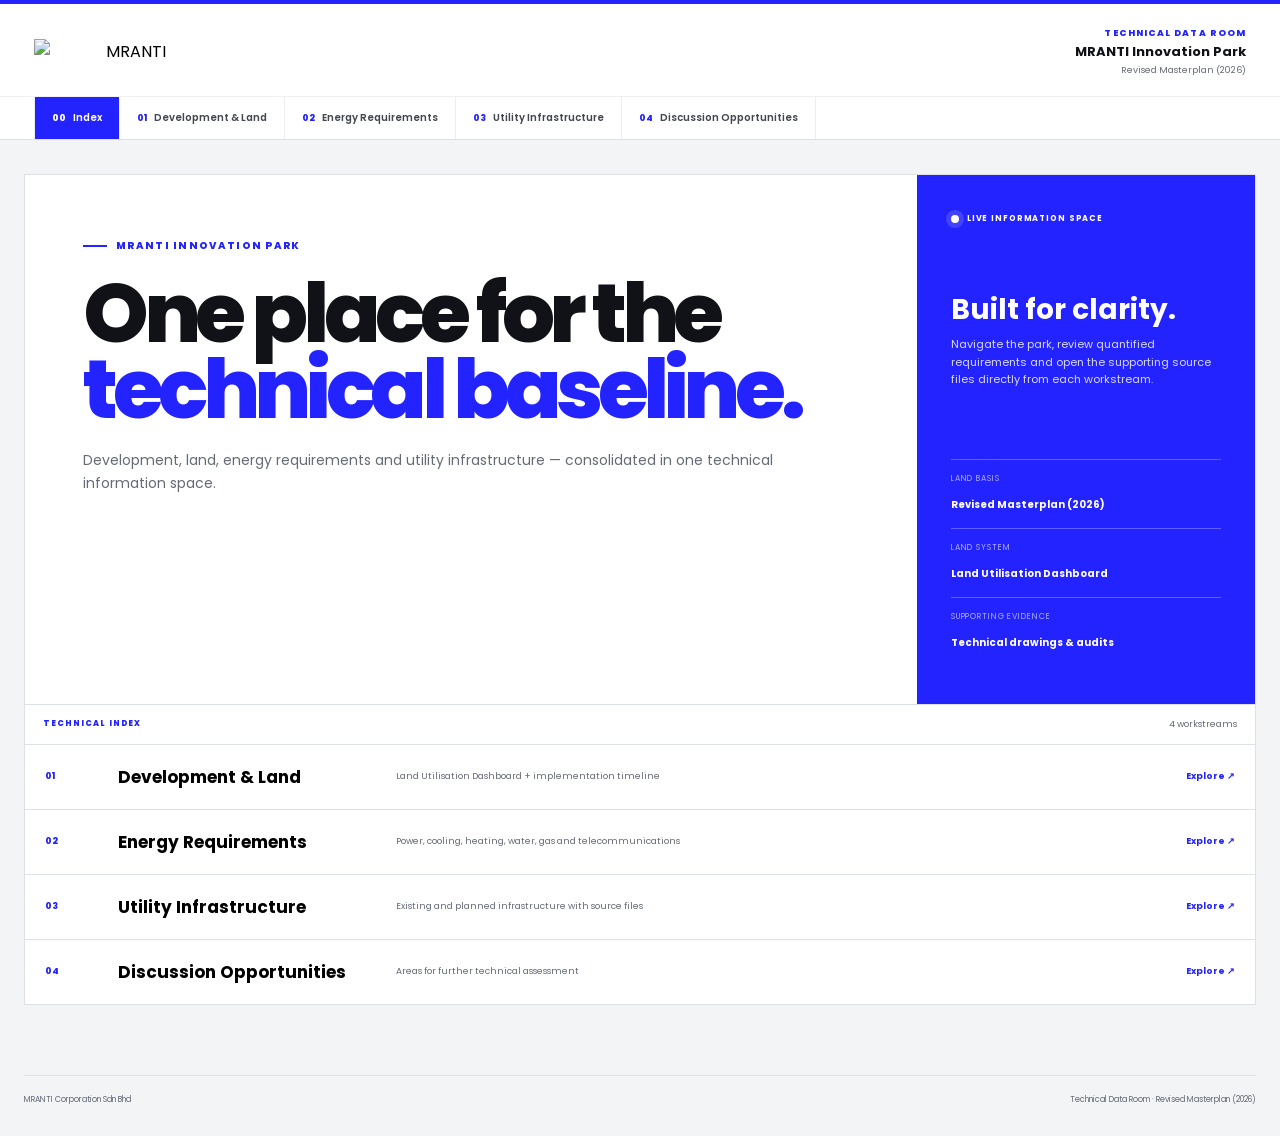
==== commit 7cbd3f33: "Add files via upload" ====
--- a/index.html
+++ b/index.html
@@ -3,34 +3,33 @@
 <head>
   <meta charset="utf-8">
   <meta name="viewport" content="width=device-width,initial-scale=1">
-  <title>MRANTI Park × Gas Malaysia — Technical Data Room</title>
-  <meta name="description" content="MRANTI Park development, energy and utility information for Gas Malaysia technical discussions.">
-  
+  <title>MRANTI Technical Data Room</title>
+  <meta name="description" content="MRANTI Innovation Park technical baseline for development, land, energy and utility infrastructure.">
   <link rel="icon" type="image/png" href="favicon.png">
-  <link rel="shortcut icon" type="image/png" href="favicon.png">
+  <link rel="shortcut icon" href="favicon.ico">
   <link rel="apple-touch-icon" href="favicon.png">
-
+  <link rel="preconnect" href="https://fonts.googleapis.com">
+  <link rel="preconnect" href="https://fonts.gstatic.com" crossorigin>
+  <link href="https://fonts.googleapis.com/css2?family=Poppins:wght@400;500;600;700;800&display=swap" rel="stylesheet">
   <link rel="stylesheet" href="styles.css">
 </head>
-
 <body>
-  <div class="top-glow"></div>
-
-  <header class="app-header">
-    <div class="header-main">
-      <button class="brand-button" data-view-link="overview" aria-label="Overview">
-        <img class="brand-logo" src="https://cdn.prod.website-files.com/6719e3902a71ea8154ba371d/6996a2c470a01e3f32ffa080_M30.png" alt="MRANTI">
+  <div class="top-rule"></div>
+
+  <header class="site-header">
+    <div class="header-row">
+      <button class="logo-button" data-view-link="overview" aria-label="Overview">
+        <img src="https://cdn.prod.website-files.com/6719e3902a71ea8154ba371d/6996a2c470a01e3f32ffa080_M30.png" alt="MRANTI">
       </button>
-
-      <div class="project-meta">
-        <span class="project-kicker">TECHNICAL DATA ROOM</span>
-        <strong>MRANTI Park × Gas Malaysia</strong>
+      <div class="header-context">
+        <span>TECHNICAL DATA ROOM</span>
+        <strong>MRANTI Innovation Park</strong>
         <small>Revised Masterplan (2026)</small>
       </div>
     </div>
 
-    <nav class="nav-tabs" aria-label="Technical data room navigation">
-      <button class="active" data-view="overview"><span>00</span>Overview</button>
+    <nav class="main-nav" aria-label="Portal navigation">
+      <button class="active" data-view="overview"><span>00</span>Index</button>
       <button data-view="development"><span>01</span>Development & Land</button>
       <button data-view="energy"><span>02</span>Energy Requirements</button>
       <button data-view="utilities"><span>03</span>Utility Infrastructure</button>
@@ -38,71 +37,57 @@
     </nav>
   </header>
 
-  <main class="app-main">
-
+  <main class="page-shell">
     <section class="view active" id="overview">
-      <div class="overview-hero">
-        <div class="hero-copy">
-          <span class="eyebrow">MRANTI PARK / GAS MALAYSIA</span>
-          <h1>One place for the<br><span>technical baseline.</span></h1>
-          <p>Development, land, energy requirements and utility infrastructure prepared for the Gas Malaysia technical discussion.</p>
+      <section class="hero">
+        <div class="hero-main">
+          <span class="eyebrow">MRANTI INNOVATION PARK</span>
+          <h1>One place for the<br><em>technical baseline.</em></h1>
+          <p>Development, land, energy requirements and utility infrastructure — consolidated in one technical information space.</p>
         </div>
 
-        <div class="hero-orbit" aria-hidden="true">
-          <div class="orbit-ring r1"></div>
-          <div class="orbit-ring r2"></div>
-          <div class="orbit-ring r3"></div>
-          <div class="orbit-core">DATA</div>
-          <span class="orbit-label l1">LAND</span>
-          <span class="orbit-label l2">ENERGY</span>
-          <span class="orbit-label l3">UTILITY</span>
-        </div>
-      </div>
-
-      <section class="data-index">
-        <div class="index-header">
-          <span>DATA INDEX</span>
-          <small>4 workstreams · source-linked</small>
-        </div>
-
-        <button class="index-row" data-go="development">
-          <span class="index-num">01</span>
-          <span class="index-main">
-            <strong>Development & Land</strong>
-            <small>Land Utilisation Dashboard + implementation timeline</small>
-          </span>
-          <span class="index-state live">LIVE</span>
-          <span class="index-arrow">↗</span>
+        <aside class="hero-panel">
+          <div class="hero-panel-top">
+            <span class="signal"></span>
+            <span>LIVE INFORMATION SPACE</span>
+          </div>
+          <div class="hero-panel-copy">
+            <strong>Built for clarity.</strong>
+            <p>Navigate the park, review quantified requirements and open the supporting source files directly from each workstream.</p>
+          </div>
+          <div class="hero-stats">
+            <div><small>LAND BASIS</small><b>Revised Masterplan (2026)</b></div>
+            <div><small>LAND SYSTEM</small><b>Land Utilisation Dashboard</b></div>
+            <div><small>SUPPORTING EVIDENCE</small><b>Technical drawings & audits</b></div>
+          </div>
+        </aside>
+      </section>
+
+      <section class="index-list">
+        <div class="index-head"><span>TECHNICAL INDEX</span><small>4 workstreams</small></div>
+        <button data-go="development">
+          <span class="n">01</span>
+          <strong>Development & Land</strong>
+          <small>Land Utilisation Dashboard + implementation timeline</small>
+          <b>Explore ↗</b>
         </button>
-
-        <button class="index-row" data-go="energy">
-          <span class="index-num">02</span>
-          <span class="index-main">
-            <strong>Energy Requirements</strong>
-            <small>Power, cooling, heating, water, gas and telecommunications</small>
-          </span>
-          <span class="index-state">REGISTER</span>
-          <span class="index-arrow">↗</span>
+        <button data-go="energy">
+          <span class="n">02</span>
+          <strong>Energy Requirements</strong>
+          <small>Power, cooling, heating, water, gas and telecommunications</small>
+          <b>Explore ↗</b>
         </button>
-
-        <button class="index-row" data-go="utilities">
-          <span class="index-num">03</span>
-          <span class="index-main">
-            <strong>Utility Infrastructure</strong>
-            <small>Power, water, telecom, sewerage, cooling and gas evidence</small>
-          </span>
-          <span class="index-state">SOURCE LIBRARY</span>
-          <span class="index-arrow">↗</span>
+        <button data-go="utilities">
+          <span class="n">03</span>
+          <strong>Utility Infrastructure</strong>
+          <small>Existing and planned infrastructure with source files</small>
+          <b>Explore ↗</b>
         </button>
-
-        <button class="index-row" data-go="discussion">
-          <span class="index-num">04</span>
-          <span class="index-main">
-            <strong>Discussion Opportunities</strong>
-            <small>Areas for joint technical assessment with Gas Malaysia</small>
-          </span>
-          <span class="index-state">DISCUSSION</span>
-          <span class="index-arrow">↗</span>
+        <button data-go="discussion">
+          <span class="n">04</span>
+          <strong>Discussion Opportunities</strong>
+          <small>Areas for further technical assessment</small>
+          <b>Explore ↗</b>
         </button>
       </section>
     </section>
@@ -111,34 +96,25 @@
       <div class="page-title">
         <span class="eyebrow">01 / DEVELOPMENT & LAND</span>
         <h2>Development & Land</h2>
-        <p>The existing MRANTI Land Utilisation Dashboard remains the primary view for the masterplan and land use by individual plot.</p>
+        <p>The Land Utilisation Dashboard is the primary view for the masterplan and land use by individual plot. The implementation programme is provided separately below.</p>
       </div>
 
       <section class="module">
         <div class="module-head">
-          <div>
-            <span class="module-tag">LIVE SYSTEM</span>
-            <h3>MRANTI Land Utilisation Dashboard</h3>
-          </div>
-          <a class="action-link" href="https://app.powerbi.com/view?r=eyJrIjoiOTQ0YTMzOTMtMTMxNy00NjY1LWI3NjktN2VlZDdmM2IzNmE2IiwidCI6IjcxYzhjMDNlLTE1NDctNDRiNC05NGE4LWVjYjRjNmVlYzg0NSIsImMiOjEwfQ%3D%3D" target="_blank" rel="noopener">Open in Power BI ↗</a>
+          <div><span>LIVE SYSTEM</span><h3>MRANTI Land Utilisation Dashboard</h3></div>
+          <a href="https://app.powerbi.com/view?r=eyJrIjoiOTQ0YTMzOTMtMTMxNy00NjY1LWI3NjktN2VlZDdmM2IzNmE2IiwidCI6IjcxYzhjMDNlLTE1NDctNDRiNC05NGE4LWVjYjRjNmVlYzg0NSIsImMiOjEwfQ%3D%3D" target="_blank" rel="noopener">Open in Power BI ↗</a>
         </div>
-        <div class="embed-frame powerbi-frame">
-          <iframe title="MRANTI Land Utilisation Dashboard" src="https://app.powerbi.com/view?r=eyJrIjoiOTQ0YTMzOTMtMTMxNy00NjY1LWI3NjktN2VlZDdmM2IzNmE2IiwidCI6IjcxYzhjMDNlLTE1NDctNDRiNC05NGE4LWVjYjRjNmVlYzg0NSIsImMiOjEwfQ%3D%3D" allowfullscreen="true"></iframe>
+        <div class="embed-wrap"><iframe title="MRANTI Land Utilisation Dashboard" src="https://app.powerbi.com/view?r=eyJrIjoiOTQ0YTMzOTMtMTMxNy00NjY1LWI3NjktN2VlZDdmM2IzNmE2IiwidCI6IjcxYzhjMDNlLTE1NDctNDRiNC05NGE4LWVjYjRjNmVlYzg0NSIsImMiOjEwfQ%3D%3D" allowfullscreen="true"></iframe></div>
+      </section>
+
+      <section class="module">
+        <div class="module-head">
+          <div><span>IMPLEMENTATION PROGRAMME</span><h3>MRANTI Master Timeline · 28 May 2026</h3></div>
+          <a href="https://drive.google.com/file/d/1Vmn3-R7UxV1WrpyT6in5Hj6vifLhgvmF/view?usp=drivesdk" target="_blank" rel="noopener">Open source PDF ↗</a>
         </div>
-      </section>
-
-      <section class="module timeline-module">
-        <div class="module-head">
-          <div>
-            <span class="module-tag">IMPLEMENTATION PROGRAMME</span>
-            <h3>MRANTI Master Timeline · 28 May 2026</h3>
-          </div>
-          <a class="action-link" href="https://drive.google.com/file/d/1Vmn3-R7UxV1WrpyT6in5Hj6vifLhgvmF/view?usp=drivesdk" target="_blank" rel="noopener">Open source PDF ↗</a>
-        </div>
-
-        <a class="clean-preview timeline-preview" href="https://drive.google.com/file/d/1Vmn3-R7UxV1WrpyT6in5Hj6vifLhgvmF/view?usp=drivesdk" target="_blank" rel="noopener">
-          <img src="https://drive.google.com/thumbnail?id=1Vmn3-R7UxV1WrpyT6in5Hj6vifLhgvmF&sz=w2600" alt="MRANTI Master Timeline preview">
-          <span class="preview-cta">Open full timeline ↗</span>
+        <a class="doc-image doc-image-wide" href="https://drive.google.com/file/d/1Vmn3-R7UxV1WrpyT6in5Hj6vifLhgvmF/view?usp=drivesdk" target="_blank" rel="noopener">
+          <img src="https://drive.google.com/thumbnail?id=1Vmn3-R7UxV1WrpyT6in5Hj6vifLhgvmF&sz=w2600" alt="MRANTI Master Timeline">
+          <span>Open full timeline ↗</span>
         </a>
       </section>
     </section>
@@ -150,94 +126,48 @@
         <p>Current quantified requirements and known gaps, shown only at the scope supported by the available information.</p>
       </div>
 
-      <section class="requirements-list">
-        <article class="req-line">
-          <div class="req-id">01</div>
-          <div class="req-name">Electricity</div>
-          <div class="req-value">~700 <small>MW</small></div>
-          <div class="req-context">
-            <strong>Park-wide planning estimate</strong>
-            <p>Current working figure. Confirm the latest load basis before external use.</p>
-          </div>
-          <div><span class="pill amber">Working estimate</span></div>
-        </article>
-
-        <article class="req-line">
-          <div class="req-id">02</div>
-          <div class="req-name">Cooling</div>
-          <div class="req-value">2,440 <small>RT</small></div>
-          <div class="req-context">
-            <strong>HIVE 5 only</strong>
-            <p>4 chillers · typical weekday load 70–85% · 2024 electricity baseline 4.64 GWh.</p>
-            <button class="text-action" data-go="utilities" data-open-utility="cooling">View source audit ↗</button>
-          </div>
-          <div><span class="pill green">Verified</span></div>
-        </article>
-
-        <article class="req-line">
-          <div class="req-id">03</div>
-          <div class="req-name">Heating / Steam</div>
-          <div class="req-value quiet">—</div>
-          <div class="req-context">
-            <strong>No park-wide figure identified</strong>
-            <p>No separate heating / steam requirement has been quantified in the reviewed material.</p>
-          </div>
-          <div><span class="pill grey">Not quantified</span></div>
-        </article>
-
-        <article class="req-line">
-          <div class="req-id">04</div>
-          <div class="req-name">Water</div>
-          <div class="req-value text">To quantify</div>
-          <div class="req-context">
-            <strong>Infrastructure information available</strong>
-            <p>Layouts are available; capacity and demand require consolidation against development phasing.</p>
-            <button class="text-action" data-go="utilities" data-open-utility="water">View drawings ↗</button>
-          </div>
-          <div><span class="pill amber">Partial</span></div>
-        </article>
-
-        <article class="req-line">
-          <div class="req-id">05</div>
-          <div class="req-name">Gas</div>
-          <div class="req-value text">To assess</div>
-          <div class="req-context">
-            <strong>No quantified park-wide demand</strong>
-            <p>Demand depends on the selected use case, tenant off-take and any future Cogen / CCHP scenario.</p>
-          </div>
-          <div><span class="pill grey">Open</span></div>
-        </article>
-
-        <article class="req-line">
-          <div class="req-id">06</div>
-          <div class="req-name">Telecommunications</div>
-          <div class="req-value text">To validate</div>
-          <div class="req-context">
-            <strong>Existing network information available</strong>
-            <p>Future capacity should be validated against new development plots and tenant requirements.</p>
-            <button class="text-action" data-go="utilities" data-open-utility="telecom">View drawings ↗</button>
-          </div>
-          <div><span class="pill green">Available</span></div>
+      <section class="register">
+        <article>
+          <span class="reg-no">01</span><strong class="reg-name">Electricity</strong><div class="reg-value">~700 <small>MW</small></div>
+          <div class="reg-text"><b>Park-wide planning estimate</b><p>Current working figure. Confirm the latest load basis before external use.</p></div>
+          <span class="status amber">Working estimate</span>
+        </article>
+        <article>
+          <span class="reg-no">02</span><strong class="reg-name">Cooling</strong><div class="reg-value">2,440 <small>RT</small></div>
+          <div class="reg-text"><b>HIVE 5 only</b><p>4 chillers · typical weekday load 70–85% · 2024 electricity baseline 4.64 GWh.</p><button data-go="utilities" data-open-utility="cooling">View source audit ↗</button></div>
+          <span class="status green">Verified</span>
+        </article>
+        <article>
+          <span class="reg-no">03</span><strong class="reg-name">Heating / Steam</strong><div class="reg-value faded">—</div>
+          <div class="reg-text"><b>No park-wide figure identified</b><p>No separate heating / steam requirement has been quantified in the reviewed material.</p></div>
+          <span class="status grey">Not quantified</span>
+        </article>
+        <article>
+          <span class="reg-no">04</span><strong class="reg-name">Water</strong><div class="reg-value text">To quantify</div>
+          <div class="reg-text"><b>Infrastructure information available</b><p>Layouts are available; capacity and demand require consolidation against development phasing.</p><button data-go="utilities" data-open-utility="water">View drawings ↗</button></div>
+          <span class="status amber">Partial</span>
+        </article>
+        <article>
+          <span class="reg-no">05</span><strong class="reg-name">Gas</strong><div class="reg-value text">To assess</div>
+          <div class="reg-text"><b>No quantified park-wide demand</b><p>Demand depends on the selected use case, tenant off-take and any future Cogen / CCHP scenario.</p></div>
+          <span class="status grey">Open</span>
+        </article>
+        <article>
+          <span class="reg-no">06</span><strong class="reg-name">Telecommunications</strong><div class="reg-value text">To validate</div>
+          <div class="reg-text"><b>Existing network information available</b><p>Future capacity should be validated against new development plots and tenant requirements.</p><button data-go="utilities" data-open-utility="telecom">View drawings ↗</button></div>
+          <span class="status green">Available</span>
         </article>
       </section>
     </section>
 
     <section class="view" id="utilities">
-      <div class="page-title utility-page-title">
-        <div>
-          <span class="eyebrow">03 / UTILITY INFRASTRUCTURE</span>
-          <h2>Source Library</h2>
-          <p>Select a utility to view the infrastructure position and supporting technical files.</p>
-        </div>
-        <div class="legend">
-          <span><i class="legend-dot existing"></i>Existing</span>
-          <span><i class="legend-dot planned"></i>Planned / upgrade</span>
-          <span><i class="legend-dot concept"></i>Concept / to verify</span>
-        </div>
-      </div>
-
-      <section class="source-workspace">
-        <aside class="source-nav">
+      <div class="page-title utility-title">
+        <div><span class="eyebrow">03 / UTILITY INFRASTRUCTURE</span><h2>Utility Infrastructure</h2><p>Select a utility to review its current position and supporting technical files.</p></div>
+        <div class="legend"><span><i class="g"></i>Existing</span><span><i class="b"></i>Planned / upgrade</span><span><i class="x"></i>Concept / to verify</span></div>
+      </div>
+
+      <section class="workspace">
+        <aside class="utility-nav">
           <button class="active" data-utility="power"><span>01</span><strong>Power</strong><small>2 sources</small></button>
           <button data-utility="water"><span>02</span><strong>Water</strong><small>3 drawings</small></button>
           <button data-utility="telecom"><span>03</span><strong>Telecommunications</strong><small>6 drawings</small></button>
@@ -246,40 +176,16 @@
           <button data-utility="gas"><span>06</span><strong>Gas</strong><small>2 concept files</small></button>
         </aside>
 
-        <div class="source-content">
-
-          <section class="source-pane active" data-pane="power">
-            <div class="source-summary">
-              <div>
-                <span class="source-type">POWER</span>
-                <h3>Electrical infrastructure</h3>
-              </div>
-              <div class="summary-points">
-                <div><small>EXISTING</small><p>PPU / PMU and utility-power plots are identified in the 2026 land data.</p></div>
-                <div><small>PLANNED / FUTURE</small><p>Utility upgrade material is available; future grid capacity and interconnection still require confirmation.</p></div>
-              </div>
-            </div>
-            <div class="source-browser">
-              <div class="source-preview">
-                <div class="preview-topbar">
-                  <span id="preview-title-power">MRANTI Land Mapping (HD).pdf</span>
-                  <a id="preview-open-power" href="https://drive.google.com/file/d/1vyMxmgMIreAv2zvzW9jcpH-wnMOFfo-x/view?usp=drivesdk" target="_blank" rel="noopener">Open source ↗</a>
-                </div>
-                <a id="preview-link-power" class="preview-image-wrap" href="https://drive.google.com/file/d/1vyMxmgMIreAv2zvzW9jcpH-wnMOFfo-x/view?usp=drivesdk" target="_blank" rel="noopener">
-                  <img id="preview-image-power" src="https://drive.google.com/thumbnail?id=1vyMxmgMIreAv2zvzW9jcpH-wnMOFfo-x&sz=w2200" alt="Power source preview">
-                  <span>Open full document ↗</span>
-                </a>
-              </div>
-              <div class="source-list"><button class="source-item selected"
+        <div class="utility-content">
+          <section class="utility-pane active" data-pane="power">
+            <div class="utility-summary"><div><span>POWER</span><h3>Electrical infrastructure</h3></div><div class="summary-cols"><div><small>EXISTING</small><p>PPU / PMU and utility-power plots are identified in the 2026 land data.</p></div><div><small>PLANNED / FUTURE</small><p>Utility upgrade material is available; future grid capacity and interconnection still require confirmation.</p></div></div></div>
+            <div class="browser"><div class="preview"><div class="preview-bar"><span id="preview-title-power">MRANTI Land Mapping (HD).pdf</span><a id="preview-open-power" href="https://drive.google.com/file/d/1vyMxmgMIreAv2zvzW9jcpH-wnMOFfo-x/view?usp=drivesdk" target="_blank">Open source ↗</a></div><a id="preview-link-power" class="preview-canvas" href="https://drive.google.com/file/d/1vyMxmgMIreAv2zvzW9jcpH-wnMOFfo-x/view?usp=drivesdk" target="_blank"><img id="preview-image-power" src="https://drive.google.com/thumbnail?id=1vyMxmgMIreAv2zvzW9jcpH-wnMOFfo-x&sz=w2200" alt=""><span>Open full document ↗</span></a></div><div class="source-list"><button class="source-item selected"
                         data-thumb="https://drive.google.com/thumbnail?id=1vyMxmgMIreAv2zvzW9jcpH-wnMOFfo-x&sz=w2200"
                         data-open="https://drive.google.com/file/d/1vyMxmgMIreAv2zvzW9jcpH-wnMOFfo-x/view?usp=drivesdk"
                         data-title="MRANTI Land Mapping (HD).pdf"
                         data-category="power">
                   <span class="source-no">01</span>
-                  <span class="source-copy">
-                    <strong>MRANTI Land Mapping (HD).pdf</strong>
-                    <small>Existing park mapping</small>
-                  </span>
+                  <span class="source-copy"><strong>MRANTI Land Mapping (HD).pdf</strong><small>Existing park mapping</small></span>
                   <span class="source-icon">↗</span>
                 </button>
 <button class="source-item"
@@ -288,47 +194,20 @@
                         data-title="RP5 — Pembangunan Infrastruktur Baru dan Naiktaraf Utiliti di Taman MRANTI.pdf"
                         data-category="power">
                   <span class="source-no">02</span>
-                  <span class="source-copy">
-                    <strong>RP5 — Pembangunan Infrastruktur Baru dan Naiktaraf Utiliti di Taman MRANTI.pdf</strong>
-                    <small>Utility upgrade programme</small>
-                  </span>
-                  <span class="source-icon">↗</span>
-                </button></div>
-            </div>
-          </section>
-
-          <section class="source-pane" data-pane="water">
-            <div class="source-summary">
-              <div>
-                <span class="source-type">WATER</span>
-                <h3>Water infrastructure</h3>
-              </div>
-              <div class="summary-points">
-                <div><small>EXISTING</small><p>Water layout drawings and 2026 masterplan assets including tanks and pump houses.</p></div>
-                <div><small>PLANNED / FUTURE</small><p>Connection and capacity requirements should be assessed against development and tenant demand.</p></div>
-              </div>
-            </div>
-            <div class="source-browser">
-              <div class="source-preview">
-                <div class="preview-topbar">
-                  <span id="preview-title-water">KC_PB_24_628_P1_TD_WS_LAP_000001.pdf</span>
-                  <a id="preview-open-water" href="https://drive.google.com/file/d/1uon0Nf5gRCzKetcEtw190KI4zle0Czle/view?usp=drivesdk" target="_blank" rel="noopener">Open source ↗</a>
-                </div>
-                <a id="preview-link-water" class="preview-image-wrap" href="https://drive.google.com/file/d/1uon0Nf5gRCzKetcEtw190KI4zle0Czle/view?usp=drivesdk" target="_blank" rel="noopener">
-                  <img id="preview-image-water" src="https://drive.google.com/thumbnail?id=1uon0Nf5gRCzKetcEtw190KI4zle0Czle&sz=w2200" alt="Water source preview">
-                  <span>Open full document ↗</span>
-                </a>
-              </div>
-              <div class="source-list"><button class="source-item selected"
+                  <span class="source-copy"><strong>RP5 — Pembangunan Infrastruktur Baru dan Naiktaraf Utiliti di Taman MRANTI.pdf</strong><small>Utility upgrade programme</small></span>
+                  <span class="source-icon">↗</span>
+                </button></div></div>
+          </section>
+
+          <section class="utility-pane" data-pane="water">
+            <div class="utility-summary"><div><span>WATER</span><h3>Water infrastructure</h3></div><div class="summary-cols"><div><small>EXISTING</small><p>Water layout drawings and 2026 masterplan assets including tanks and pump houses.</p></div><div><small>PLANNED / FUTURE</small><p>Connection and capacity requirements should be assessed against development and tenant demand.</p></div></div></div>
+            <div class="browser"><div class="preview"><div class="preview-bar"><span id="preview-title-water">KC_PB_24_628_P1_TD_WS_LAP_000001.pdf</span><a id="preview-open-water" href="https://drive.google.com/file/d/1uon0Nf5gRCzKetcEtw190KI4zle0Czle/view?usp=drivesdk" target="_blank">Open source ↗</a></div><a id="preview-link-water" class="preview-canvas" href="https://drive.google.com/file/d/1uon0Nf5gRCzKetcEtw190KI4zle0Czle/view?usp=drivesdk" target="_blank"><img id="preview-image-water" src="https://drive.google.com/thumbnail?id=1uon0Nf5gRCzKetcEtw190KI4zle0Czle&sz=w2200" alt=""><span>Open full document ↗</span></a></div><div class="source-list"><button class="source-item selected"
                         data-thumb="https://drive.google.com/thumbnail?id=1uon0Nf5gRCzKetcEtw190KI4zle0Czle&sz=w2200"
                         data-open="https://drive.google.com/file/d/1uon0Nf5gRCzKetcEtw190KI4zle0Czle/view?usp=drivesdk"
                         data-title="KC_PB_24_628_P1_TD_WS_LAP_000001.pdf"
                         data-category="water">
                   <span class="source-no">01</span>
-                  <span class="source-copy">
-                    <strong>KC_PB_24_628_P1_TD_WS_LAP_000001.pdf</strong>
-                    <small>Water layout · sheet 01</small>
-                  </span>
+                  <span class="source-copy"><strong>KC_PB_24_628_P1_TD_WS_LAP_000001.pdf</strong><small>Water layout · sheet 01</small></span>
                   <span class="source-icon">↗</span>
                 </button>
 <button class="source-item"
@@ -337,10 +216,7 @@
                         data-title="KC_PB_24_628_P1_TD_WS_LAP_000002.pdf"
                         data-category="water">
                   <span class="source-no">02</span>
-                  <span class="source-copy">
-                    <strong>KC_PB_24_628_P1_TD_WS_LAP_000002.pdf</strong>
-                    <small>Water layout · sheet 02</small>
-                  </span>
+                  <span class="source-copy"><strong>KC_PB_24_628_P1_TD_WS_LAP_000002.pdf</strong><small>Water layout · sheet 02</small></span>
                   <span class="source-icon">↗</span>
                 </button>
 <button class="source-item"
@@ -349,47 +225,20 @@
                         data-title="KC_PB_24_628_P1_TD_WS_LAP_000003.pdf"
                         data-category="water">
                   <span class="source-no">03</span>
-                  <span class="source-copy">
-                    <strong>KC_PB_24_628_P1_TD_WS_LAP_000003.pdf</strong>
-                    <small>Water layout · sheet 03</small>
-                  </span>
-                  <span class="source-icon">↗</span>
-                </button></div>
-            </div>
-          </section>
-
-          <section class="source-pane" data-pane="telecom">
-            <div class="source-summary">
-              <div>
-                <span class="source-type">TELECOMMUNICATIONS</span>
-                <h3>Telecommunications infrastructure</h3>
-              </div>
-              <div class="summary-points">
-                <div><small>EXISTING</small><p>Telecom layout drawings, TELCO infrastructure allocation and Telekom Malaysia-related plots.</p></div>
-                <div><small>PLANNED / FUTURE</small><p>Capacity expansion should track new development plots and high-demand tenant requirements.</p></div>
-              </div>
-            </div>
-            <div class="source-browser">
-              <div class="source-preview">
-                <div class="preview-topbar">
-                  <span id="preview-title-telecom">KC-PB-24-628-P1-TD-TC-LAP-000001.pdf</span>
-                  <a id="preview-open-telecom" href="https://drive.google.com/file/d/18pcyYiFnr-zC9b7v_kBjgGFMVPkXOL6R/view?usp=drivesdk" target="_blank" rel="noopener">Open source ↗</a>
-                </div>
-                <a id="preview-link-telecom" class="preview-image-wrap" href="https://drive.google.com/file/d/18pcyYiFnr-zC9b7v_kBjgGFMVPkXOL6R/view?usp=drivesdk" target="_blank" rel="noopener">
-                  <img id="preview-image-telecom" src="https://drive.google.com/thumbnail?id=18pcyYiFnr-zC9b7v_kBjgGFMVPkXOL6R&sz=w2200" alt="Telecommunications source preview">
-                  <span>Open full document ↗</span>
-                </a>
-              </div>
-              <div class="source-list"><button class="source-item selected"
+                  <span class="source-copy"><strong>KC_PB_24_628_P1_TD_WS_LAP_000003.pdf</strong><small>Water layout · sheet 03</small></span>
+                  <span class="source-icon">↗</span>
+                </button></div></div>
+          </section>
+
+          <section class="utility-pane" data-pane="telecom">
+            <div class="utility-summary"><div><span>TELECOMMUNICATIONS</span><h3>Telecommunications infrastructure</h3></div><div class="summary-cols"><div><small>EXISTING</small><p>Telecom layout drawings, TELCO infrastructure allocation and Telekom Malaysia-related plots.</p></div><div><small>PLANNED / FUTURE</small><p>Capacity expansion should track new development plots and high-demand tenant requirements.</p></div></div></div>
+            <div class="browser"><div class="preview"><div class="preview-bar"><span id="preview-title-telecom">KC-PB-24-628-P1-TD-TC-LAP-000001.pdf</span><a id="preview-open-telecom" href="https://drive.google.com/file/d/18pcyYiFnr-zC9b7v_kBjgGFMVPkXOL6R/view?usp=drivesdk" target="_blank">Open source ↗</a></div><a id="preview-link-telecom" class="preview-canvas" href="https://drive.google.com/file/d/18pcyYiFnr-zC9b7v_kBjgGFMVPkXOL6R/view?usp=drivesdk" target="_blank"><img id="preview-image-telecom" src="https://drive.google.com/thumbnail?id=18pcyYiFnr-zC9b7v_kBjgGFMVPkXOL6R&sz=w2200" alt=""><span>Open full document ↗</span></a></div><div class="source-list"><button class="source-item selected"
                         data-thumb="https://drive.google.com/thumbnail?id=18pcyYiFnr-zC9b7v_kBjgGFMVPkXOL6R&sz=w2200"
                         data-open="https://drive.google.com/file/d/18pcyYiFnr-zC9b7v_kBjgGFMVPkXOL6R/view?usp=drivesdk"
                         data-title="KC-PB-24-628-P1-TD-TC-LAP-000001.pdf"
                         data-category="telecom">
                   <span class="source-no">01</span>
-                  <span class="source-copy">
-                    <strong>KC-PB-24-628-P1-TD-TC-LAP-000001.pdf</strong>
-                    <small>Telecommunications layout · sheet 01</small>
-                  </span>
+                  <span class="source-copy"><strong>KC-PB-24-628-P1-TD-TC-LAP-000001.pdf</strong><small>Telecommunications layout · sheet 01</small></span>
                   <span class="source-icon">↗</span>
                 </button>
 <button class="source-item"
@@ -398,10 +247,7 @@
                         data-title="KC-PB-24-628-P1-TD-TC-LAP-000002.pdf"
                         data-category="telecom">
                   <span class="source-no">02</span>
-                  <span class="source-copy">
-                    <strong>KC-PB-24-628-P1-TD-TC-LAP-000002.pdf</strong>
-                    <small>Telecommunications layout · sheet 02</small>
-                  </span>
+                  <span class="source-copy"><strong>KC-PB-24-628-P1-TD-TC-LAP-000002.pdf</strong><small>Telecommunications layout · sheet 02</small></span>
                   <span class="source-icon">↗</span>
                 </button>
 <button class="source-item"
@@ -410,10 +256,7 @@
                         data-title="KC-PB-24-628-P1-TD-TC-LAP-000003.pdf"
                         data-category="telecom">
                   <span class="source-no">03</span>
-                  <span class="source-copy">
-                    <strong>KC-PB-24-628-P1-TD-TC-LAP-000003.pdf</strong>
-                    <small>Telecommunications layout · sheet 03</small>
-                  </span>
+                  <span class="source-copy"><strong>KC-PB-24-628-P1-TD-TC-LAP-000003.pdf</strong><small>Telecommunications layout · sheet 03</small></span>
                   <span class="source-icon">↗</span>
                 </button>
 <button class="source-item"
@@ -422,10 +265,7 @@
                         data-title="KC-PB-24-628-P1-TD-TC-LAP-000004.pdf"
                         data-category="telecom">
                   <span class="source-no">04</span>
-                  <span class="source-copy">
-                    <strong>KC-PB-24-628-P1-TD-TC-LAP-000004.pdf</strong>
-                    <small>Telecommunications layout · sheet 04</small>
-                  </span>
+                  <span class="source-copy"><strong>KC-PB-24-628-P1-TD-TC-LAP-000004.pdf</strong><small>Telecommunications layout · sheet 04</small></span>
                   <span class="source-icon">↗</span>
                 </button>
 <button class="source-item"
@@ -434,10 +274,7 @@
                         data-title="KC-PB-24-628-P1-TD-TC-LAP-000005.pdf"
                         data-category="telecom">
                   <span class="source-no">05</span>
-                  <span class="source-copy">
-                    <strong>KC-PB-24-628-P1-TD-TC-LAP-000005.pdf</strong>
-                    <small>Telecommunications layout · sheet 05</small>
-                  </span>
+                  <span class="source-copy"><strong>KC-PB-24-628-P1-TD-TC-LAP-000005.pdf</strong><small>Telecommunications layout · sheet 05</small></span>
                   <span class="source-icon">↗</span>
                 </button>
 <button class="source-item"
@@ -446,158 +283,62 @@
                         data-title="KC-PB-24-628-P1-TD-TC-LAP-000006.pdf"
                         data-category="telecom">
                   <span class="source-no">06</span>
-                  <span class="source-copy">
-                    <strong>KC-PB-24-628-P1-TD-TC-LAP-000006.pdf</strong>
-                    <small>Telecommunications layout · sheet 06</small>
-                  </span>
-                  <span class="source-icon">↗</span>
-                </button></div>
-            </div>
-          </section>
-
-          <section class="source-pane" data-pane="sewerage">
-            <div class="source-summary">
-              <div>
-                <span class="source-type">SEWERAGE</span>
-                <h3>Sewerage infrastructure</h3>
-              </div>
-              <div class="summary-points">
-                <div><small>EXISTING</small><p>Sewerage technical drawing and pump-house infrastructure information are available.</p></div>
-                <div><small>PLANNED / FUTURE</small><p>Capacity and connection requirements should be validated against future development phasing.</p></div>
-              </div>
-            </div>
-            <div class="source-browser">
-              <div class="source-preview">
-                <div class="preview-topbar">
-                  <span id="preview-title-sewerage">KC-PB-24-628-PI-TD-SW-LAP-000001.pdf</span>
-                  <a id="preview-open-sewerage" href="https://drive.google.com/file/d/1g01SF6XN8XQ9HYQoi13GlffWfeE5paOR/view?usp=drivesdk" target="_blank" rel="noopener">Open source ↗</a>
-                </div>
-                <a id="preview-link-sewerage" class="preview-image-wrap" href="https://drive.google.com/file/d/1g01SF6XN8XQ9HYQoi13GlffWfeE5paOR/view?usp=drivesdk" target="_blank" rel="noopener">
-                  <img id="preview-image-sewerage" src="https://drive.google.com/thumbnail?id=1g01SF6XN8XQ9HYQoi13GlffWfeE5paOR&sz=w2200" alt="Sewerage source preview">
-                  <span>Open full document ↗</span>
-                </a>
-              </div>
-              <div class="source-list"><button class="source-item selected"
+                  <span class="source-copy"><strong>KC-PB-24-628-P1-TD-TC-LAP-000006.pdf</strong><small>Telecommunications layout · sheet 06</small></span>
+                  <span class="source-icon">↗</span>
+                </button></div></div>
+          </section>
+
+          <section class="utility-pane" data-pane="sewerage">
+            <div class="utility-summary"><div><span>SEWERAGE</span><h3>Sewerage infrastructure</h3></div><div class="summary-cols"><div><small>EXISTING</small><p>Sewerage technical drawing and pump-house infrastructure information are available.</p></div><div><small>PLANNED / FUTURE</small><p>Capacity and connection requirements should be validated against future development phasing.</p></div></div></div>
+            <div class="browser"><div class="preview"><div class="preview-bar"><span id="preview-title-sewerage">KC-PB-24-628-PI-TD-SW-LAP-000001.pdf</span><a id="preview-open-sewerage" href="https://drive.google.com/file/d/1g01SF6XN8XQ9HYQoi13GlffWfeE5paOR/view?usp=drivesdk" target="_blank">Open source ↗</a></div><a id="preview-link-sewerage" class="preview-canvas" href="https://drive.google.com/file/d/1g01SF6XN8XQ9HYQoi13GlffWfeE5paOR/view?usp=drivesdk" target="_blank"><img id="preview-image-sewerage" src="https://drive.google.com/thumbnail?id=1g01SF6XN8XQ9HYQoi13GlffWfeE5paOR&sz=w2200" alt=""><span>Open full document ↗</span></a></div><div class="source-list"><button class="source-item selected"
                         data-thumb="https://drive.google.com/thumbnail?id=1g01SF6XN8XQ9HYQoi13GlffWfeE5paOR&sz=w2200"
                         data-open="https://drive.google.com/file/d/1g01SF6XN8XQ9HYQoi13GlffWfeE5paOR/view?usp=drivesdk"
                         data-title="KC-PB-24-628-PI-TD-SW-LAP-000001.pdf"
                         data-category="sewerage">
                   <span class="source-no">01</span>
-                  <span class="source-copy">
-                    <strong>KC-PB-24-628-PI-TD-SW-LAP-000001.pdf</strong>
-                    <small>Sewerage layout</small>
-                  </span>
-                  <span class="source-icon">↗</span>
-                </button></div>
-            </div>
-          </section>
-
-          <section class="source-pane" data-pane="cooling">
-            <div class="source-summary">
-              <div>
-                <span class="source-type">COOLING</span>
-                <h3>Cooling infrastructure</h3>
-              </div>
-              <div class="summary-points">
-                <div><small>EXISTING</small><p>HIVE 5 central chilled-water plant with 2,440 RT installed capacity.</p></div>
-                <div><small>PLANNED / FUTURE</small><p>Any wider district cooling or CCHP solution remains subject to aggregate thermal-load assessment.</p></div>
-              </div>
-            </div>
-            <div class="source-browser">
-              <div class="source-preview">
-                <div class="preview-topbar">
-                  <span id="preview-title-cooling">Energy Audit — Chiller Equipment Final Report (20251113).pdf</span>
-                  <a id="preview-open-cooling" href="https://drive.google.com/file/d/1S5LAuknpg0b3e4R-Nsd0oR8Gf_jmuiuJ/view?usp=drivesdk" target="_blank" rel="noopener">Open source ↗</a>
-                </div>
-                <a id="preview-link-cooling" class="preview-image-wrap" href="https://drive.google.com/file/d/1S5LAuknpg0b3e4R-Nsd0oR8Gf_jmuiuJ/view?usp=drivesdk" target="_blank" rel="noopener">
-                  <img id="preview-image-cooling" src="https://drive.google.com/thumbnail?id=1S5LAuknpg0b3e4R-Nsd0oR8Gf_jmuiuJ&sz=w2200" alt="Cooling source preview">
-                  <span>Open full document ↗</span>
-                </a>
-              </div>
-              <div class="source-list"><button class="source-item selected"
+                  <span class="source-copy"><strong>KC-PB-24-628-PI-TD-SW-LAP-000001.pdf</strong><small>Sewerage layout</small></span>
+                  <span class="source-icon">↗</span>
+                </button></div></div>
+          </section>
+
+          <section class="utility-pane" data-pane="cooling">
+            <div class="utility-summary"><div><span>COOLING</span><h3>Cooling infrastructure</h3></div><div class="summary-cols"><div><small>EXISTING</small><p>HIVE 5 central chilled-water plant with 2,440 RT installed capacity.</p></div><div><small>PLANNED / FUTURE</small><p>Any wider district cooling or CCHP solution remains subject to aggregate thermal-load assessment.</p></div></div></div>
+            <div class="browser"><div class="preview"><div class="preview-bar"><span id="preview-title-cooling">Energy Audit — Chiller Equipment Final Report (20251113).pdf</span><a id="preview-open-cooling" href="https://drive.google.com/file/d/1S5LAuknpg0b3e4R-Nsd0oR8Gf_jmuiuJ/view?usp=drivesdk" target="_blank">Open source ↗</a></div><a id="preview-link-cooling" class="preview-canvas" href="https://drive.google.com/file/d/1S5LAuknpg0b3e4R-Nsd0oR8Gf_jmuiuJ/view?usp=drivesdk" target="_blank"><img id="preview-image-cooling" src="https://drive.google.com/thumbnail?id=1S5LAuknpg0b3e4R-Nsd0oR8Gf_jmuiuJ&sz=w2200" alt=""><span>Open full document ↗</span></a></div><div class="source-list"><button class="source-item selected"
                         data-thumb="https://drive.google.com/thumbnail?id=1S5LAuknpg0b3e4R-Nsd0oR8Gf_jmuiuJ&sz=w2200"
                         data-open="https://drive.google.com/file/d/1S5LAuknpg0b3e4R-Nsd0oR8Gf_jmuiuJ/view?usp=drivesdk"
                         data-title="Energy Audit — Chiller Equipment Final Report (20251113).pdf"
                         data-category="cooling">
                   <span class="source-no">01</span>
-                  <span class="source-copy">
-                    <strong>Energy Audit — Chiller Equipment Final Report (20251113).pdf</strong>
-                    <small>HIVE 5 cooling baseline</small>
-                  </span>
-                  <span class="source-icon">↗</span>
-                </button></div>
-            </div>
-          </section>
-
-          <section class="source-pane" data-pane="gas">
-            <div class="source-summary">
-              <div>
-                <span class="source-type">GAS</span>
-                <h3>Gas infrastructure</h3>
-              </div>
-              <div class="summary-points">
-                <div><small>EXISTING</small><p>A park-wide existing gas distribution network has not been verified from the reviewed material.</p></div>
-                <div><small>POTENTIAL / FUTURE</small><p>Gas receiving, Cogen / CCHP and biomethane remain discussion concepts, not existing infrastructure.</p></div>
-              </div>
-            </div>
-
-            <div class="concept-files">
-              <a href="https://docs.google.com/document/d/1YXQK1UzK-fq53nWNiZDqx4s1A-TSDCFeezvTyjuXH-w/edit" target="_blank" rel="noopener">
-                <span>01</span>
-                <div><strong>Green Gas Infrastructure for Eco-Industrial Parks</strong><small>Concept document</small></div>
-                <b>↗</b>
-              </a>
-              <a href="https://docs.google.com/document/d/1BukCf7gnol_hzBT4cOcAkE7rFR75zqkaLEAs3CyGW5I/edit" target="_blank" rel="noopener">
-                <span>02</span>
-                <div><strong>Integrated Cogeneration (Cogen) & District Cooling</strong><small>Concept document</small></div>
-                <b>↗</b>
-              </a>
-            </div>
+                  <span class="source-copy"><strong>Energy Audit — Chiller Equipment Final Report (20251113).pdf</strong><small>HIVE 5 cooling baseline</small></span>
+                  <span class="source-icon">↗</span>
+                </button></div></div>
+          </section>
+
+          <section class="utility-pane" data-pane="gas">
+            <div class="utility-summary"><div><span>GAS</span><h3>Gas infrastructure</h3></div><div class="summary-cols"><div><small>EXISTING</small><p>A park-wide existing gas distribution network has not been verified from the reviewed material.</p></div><div><small>POTENTIAL / FUTURE</small><p>Gas receiving, Cogen / CCHP and biomethane remain discussion concepts, not existing infrastructure.</p></div></div></div>
+            <div class="concept-list"><a href="https://docs.google.com/document/d/1YXQK1UzK-fq53nWNiZDqx4s1A-TSDCFeezvTyjuXH-w/edit" target="_blank"><span>01</span><div><strong>Green Gas Infrastructure for Eco-Industrial Parks</strong><small>Concept document</small></div><b>↗</b></a><a href="https://docs.google.com/document/d/1BukCf7gnol_hzBT4cOcAkE7rFR75zqkaLEAs3CyGW5I/edit" target="_blank"><span>02</span><div><strong>Integrated Cogeneration (Cogen) & District Cooling</strong><small>Concept document</small></div><b>↗</b></a></div>
           </section>
         </div>
       </section>
-
-      <p class="footnote">Source previews use clean document thumbnails rather than the Google Drive PDF viewer. Access still follows the original Drive sharing permissions.</p>
+      <p class="footnote">Previews use clean source thumbnails. Original file access remains governed by Google Drive sharing permissions.</p>
     </section>
 
     <section class="view" id="discussion">
       <div class="page-title">
         <span class="eyebrow">04 / DISCUSSION OPPORTUNITIES</span>
         <h2>Areas to explore</h2>
-        <p>Potential areas for joint technical assessment after the existing development, energy and infrastructure baseline is established.</p>
-      </div>
-
-      <section class="opportunity-grid">
-        <article>
-          <span>01</span>
-          <h3>Energy supply<br>& resilience</h3>
-          <p>Validate load phasing, grid interface, redundancy and the possible role of distributed or gas-based generation.</p>
-        </article>
-        <article>
-          <span>02</span>
-          <h3>Cogen<br>/ CCHP</h3>
-          <p>Assess technical and commercial feasibility once electricity and thermal demand profiles are confirmed.</p>
-        </article>
-        <article>
-          <span>03</span>
-          <h3>District<br>cooling</h3>
-          <p>Test whether aggregated future cooling loads justify a centralised precinct or park-level solution.</p>
-        </article>
-        <article>
-          <span>04</span>
-          <h3>Green gas<br>/ biomethane</h3>
-          <p>Assess supply route, gas quality, certification and off-take requirements for any future application.</p>
-        </article>
-      </section>
-    </section>
-
+        <p>Potential areas for further technical assessment after the current development, energy and infrastructure baseline is established.</p>
+      </div>
+      <section class="opportunities">
+        <article><span>01</span><h3>Energy supply<br>& resilience</h3><p>Validate load phasing, grid interface, redundancy and the possible role of distributed or gas-based generation.</p></article>
+        <article><span>02</span><h3>Cogen<br>/ CCHP</h3><p>Assess technical and commercial feasibility once electricity and thermal demand profiles are confirmed.</p></article>
+        <article><span>03</span><h3>District<br>cooling</h3><p>Test whether aggregated future cooling loads justify a centralised precinct or park-level solution.</p></article>
+        <article><span>04</span><h3>Green gas<br>/ biomethane</h3><p>Assess supply route, gas quality, certification and off-take requirements for any future application.</p></article>
+      </section>
+    </section>
   </main>
 
-  <footer class="app-footer">
-    <span>MRANTI Corporation Sdn Bhd</span>
-    <span>Gas Malaysia Technical Data Room · Revised Masterplan (2026)</span>
-  </footer>
-
+  <footer><span>MRANTI Corporation Sdn Bhd</span><span>Technical Data Room · Revised Masterplan (2026)</span></footer>
   <script src="app.js"></script>
 </body>
 </html>
--- a/styles.css
+++ b/styles.css
@@ -1,475 +1,224 @@
 
 :root{
   --blue:#2323ff;
-  --blue-deep:#1515d8;
-  --ink:#101118;
-  --muted:#6b6f7a;
-  --bg:#f5f6f8;
-  --panel:#ffffff;
-  --line:#e2e4ea;
-  --line-strong:#cfd3dc;
-  --soft-blue:#eeeeff;
-  --green:#13805a;
-  --green-bg:#e8f7f0;
-  --amber:#9a6100;
-  --amber-bg:#fff2dc;
-  --grey:#747983;
-  --grey-bg:#eef0f3;
-  --shadow:0 18px 55px rgba(28,31,57,.07);
+  --ink:#111118;
+  --muted:#656a76;
+  --bg:#f3f4f6;
+  --white:#fff;
+  --line:#dde0e6;
+  --soft:#eeeeff;
+  --green:#16815d;
+  --greenbg:#e8f6f0;
+  --amber:#9d6200;
+  --amberbg:#fff3dd;
+  --grey:#767b84;
+  --greybg:#eef0f3;
 }
 *{box-sizing:border-box}
 html{scroll-behavior:smooth}
 body{
   margin:0;
+  font-family:'Poppins',Arial,sans-serif;
   color:var(--ink);
-  background:
-    radial-gradient(circle at 85% 8%, rgba(35,35,255,.07), transparent 25%),
-    linear-gradient(var(--bg),var(--bg));
-  font-family:Inter,Arial,Helvetica,sans-serif;
+  background:var(--bg);
   -webkit-font-smoothing:antialiased;
 }
 button,a{font:inherit}
-button{color:inherit}
-.top-glow{
-  height:4px;
-  background:linear-gradient(90deg,var(--blue),#5a5aff 40%,#b9b9ff 72%,var(--blue));
-}
-.app-header{
+.top-rule{height:4px;background:var(--blue)}
+.site-header{
   position:sticky;top:0;z-index:50;
-  background:rgba(255,255,255,.95);
+  background:rgba(255,255,255,.97);
   border-bottom:1px solid var(--line);
-  backdrop-filter:blur(18px);
-}
-.header-main{
-  min-height:94px;
+  backdrop-filter:blur(16px);
+}
+.header-row{
+  min-height:92px;padding:15px 34px 12px;
   display:flex;align-items:center;justify-content:space-between;gap:30px;
-  padding:18px 38px 14px;
-}
-.brand-button{border:0;background:transparent;padding:0;cursor:pointer}
-.brand-logo{
-  width:186px;height:auto;display:block;
-}
-.project-meta{
-  display:flex;flex-direction:column;align-items:flex-end;gap:3px;text-align:right;
-}
-.project-kicker{
-  font-size:9px;letter-spacing:.14em;font-weight:800;color:var(--blue);
-}
-.project-meta strong{font-size:14px}
-.project-meta small{font-size:10px;color:var(--muted)}
-.nav-tabs{
-  padding:0 38px;
-  display:flex;gap:7px;overflow:auto;
-  border-top:1px solid #f0f1f4;
-}
-.nav-tabs button{
-  border:0;background:transparent;
-  padding:12px 14px;white-space:nowrap;cursor:pointer;
-  color:#454a56;font-size:11px;font-weight:700;
-  border-radius:12px 12px 0 0;
-  transition:.18s ease;
-}
-.nav-tabs button span{
-  display:inline-flex;align-items:center;justify-content:center;
-  width:24px;height:24px;border-radius:8px;
-  margin-right:7px;background:#f1f2f5;color:var(--blue);
-  font-size:9px;font-weight:800;
-}
-.nav-tabs button:hover{background:#f4f4ff;color:var(--blue)}
-.nav-tabs button.active{background:var(--blue);color:#fff}
-.nav-tabs button.active span{background:rgba(255,255,255,.18);color:#fff}
-
-.app-main{
-  width:min(1560px,calc(100% - 48px));
-  margin:0 auto;padding:38px 0 80px;
-}
-.view{display:none}
-.view.active{display:block}
+}
+.logo-button{border:0;background:none;padding:0;cursor:pointer}
+.logo-button img{display:block;width:188px;height:auto}
+.header-context{display:flex;flex-direction:column;text-align:right;align-items:flex-end;gap:2px}
+.header-context>span{font-size:9px;font-weight:800;letter-spacing:.12em;color:var(--blue)}
+.header-context strong{font-size:13px}
+.header-context small{font-size:9px;color:var(--muted)}
+.main-nav{
+  padding:0 34px;display:flex;gap:0;overflow:auto;
+  border-top:1px solid #eef0f3;
+}
+.main-nav button{
+  border:0;border-right:1px solid #eceef2;background:#fff;
+  padding:13px 17px;cursor:pointer;white-space:nowrap;
+  font-size:10px;font-weight:600;color:#414651;
+  transition:.16s ease;
+}
+.main-nav button:first-child{border-left:1px solid #eceef2}
+.main-nav button span{font-size:9px;color:var(--blue);font-weight:800;margin-right:7px}
+.main-nav button:hover{background:#f5f5ff;color:var(--blue)}
+.main-nav button.active{background:var(--blue);color:#fff}
+.main-nav button.active span{color:#fff}
+
+.page-shell{width:min(1540px,calc(100% - 48px));margin:auto;padding:34px 0 70px}
+.view{display:none}.view.active{display:block}
 
 .eyebrow{
-  display:inline-flex;align-items:center;gap:8px;
-  font-size:10px;letter-spacing:.14em;text-transform:uppercase;
-  font-weight:800;color:var(--blue);
-}
-.eyebrow::before{
-  content:"";width:20px;height:2px;background:var(--blue);
-}
-
-.overview-hero{
-  min-height:430px;
-  display:grid;grid-template-columns:minmax(0,1.25fr) minmax(350px,.75fr);
-  align-items:center;gap:40px;
-  background:rgba(255,255,255,.82);
+  display:inline-flex;align-items:center;gap:9px;
+  font-size:10px;font-weight:800;letter-spacing:.13em;color:var(--blue);
+}
+.eyebrow:before{content:"";width:24px;height:2px;background:var(--blue)}
+
+.hero{
+  display:grid;grid-template-columns:minmax(0,1.45fr) minmax(310px,.55fr);
+  min-height:450px;background:#fff;
   border:1px solid var(--line);
-  border-radius:28px;
-  padding:55px 60px;
-  box-shadow:var(--shadow);
-  overflow:hidden;position:relative;
-}
-.overview-hero::after{
-  content:"";
-  position:absolute;inset:auto -110px -170px auto;
-  width:430px;height:430px;border-radius:50%;
-  background:radial-gradient(circle,rgba(35,35,255,.14),transparent 62%);
-  pointer-events:none;
-}
-.hero-copy h1{
-  margin:17px 0 20px;
-  font-size:clamp(48px,5.9vw,88px);
-  line-height:.94;letter-spacing:-.06em;
-  font-weight:800;
-}
-.hero-copy h1 span{color:var(--blue)}
-.hero-copy p{
-  max-width:680px;margin:0;
-  font-size:16px;line-height:1.55;color:var(--muted);
-}
-.hero-orbit{
-  position:relative;width:min(390px,100%);aspect-ratio:1;
-  margin:auto;
-}
-.orbit-ring{
-  position:absolute;border:1px solid rgba(35,35,255,.22);border-radius:50%;
-  inset:50%;transform:translate(-50%,-50%);
-}
-.r1{width:88%;height:88%}
-.r2{width:64%;height:64%}
-.r3{width:40%;height:40%}
-.orbit-core{
-  position:absolute;left:50%;top:50%;transform:translate(-50%,-50%);
-  width:112px;height:112px;border-radius:34px;
-  display:flex;align-items:center;justify-content:center;
-  background:var(--blue);color:white;
-  font-size:14px;font-weight:800;letter-spacing:.12em;
-  box-shadow:0 20px 50px rgba(35,35,255,.22);
-}
-.orbit-label{
-  position:absolute;padding:7px 10px;border-radius:999px;
-  background:#fff;border:1px solid var(--line);
-  font-size:9px;font-weight:800;letter-spacing:.11em;color:var(--blue);
-  box-shadow:0 8px 25px rgba(20,23,50,.07);
-}
-.l1{left:7%;top:23%}.l2{right:3%;top:41%}.l3{left:16%;bottom:13%}
-
-.data-index{
-  margin-top:22px;background:#fff;
-  border:1px solid var(--line);border-radius:24px;overflow:hidden;
-  box-shadow:var(--shadow);
-}
-.index-header{
-  display:flex;justify-content:space-between;gap:20px;align-items:center;
-  padding:16px 24px;border-bottom:1px solid var(--line);
-}
-.index-header span{font-size:9px;letter-spacing:.14em;font-weight:800;color:var(--blue)}
-.index-header small{font-size:9px;color:var(--muted)}
-.index-row{
-  width:100%;
-  display:grid;grid-template-columns:60px minmax(0,1fr) 140px 32px;
-  gap:16px;align-items:center;
-  padding:20px 24px;
-  border:0;border-bottom:1px solid var(--line);
-  background:#fff;text-align:left;cursor:pointer;
-  transition:.18s ease;
-}
-.index-row:last-child{border-bottom:0}
-.index-row:hover{background:linear-gradient(90deg,#f8f8ff,#fff)}
-.index-num{font-size:10px;font-weight:800;color:var(--blue)}
-.index-main{display:flex;flex-direction:column;gap:5px;min-width:0}
-.index-main strong{font-size:19px;letter-spacing:-.02em}
-.index-main small{font-size:10px;color:var(--muted)}
-.index-state{
-  justify-self:end;
-  padding:5px 8px;border-radius:999px;
-  font-size:8px;letter-spacing:.09em;font-weight:800;
-  background:#f1f2f5;color:#646a76;
-}
-.index-state.live{background:var(--green-bg);color:var(--green)}
-.index-arrow{font-size:17px;color:var(--blue);justify-self:end}
-
-.page-title{
-  display:flex;flex-direction:column;gap:10px;
-  padding:13px 0 28px;margin-bottom:24px;
-  border-bottom:1px solid var(--line-strong);
-}
-.page-title h2{
-  margin:0;font-size:clamp(44px,5.4vw,76px);line-height:.95;
-  letter-spacing:-.055em;
-}
-.page-title p{
-  max-width:780px;margin:0;
-  color:var(--muted);font-size:13px;line-height:1.55;
-}
-.utility-page-title{
-  display:grid;grid-template-columns:1fr auto;align-items:end;
-}
-.module{
-  margin-bottom:28px;
-  background:#fff;border:1px solid var(--line);border-radius:22px;
-  box-shadow:var(--shadow);overflow:hidden;
-}
-.module-head{
-  display:flex;justify-content:space-between;align-items:flex-end;gap:20px;
-  padding:20px 22px 16px;border-bottom:1px solid var(--line);
-}
-.module-tag{
-  display:inline-flex;padding:5px 7px;border-radius:7px;
-  background:var(--soft-blue);color:var(--blue);
-  font-size:8px;letter-spacing:.11em;font-weight:800;
-}
-.module-head h3{
-  margin:7px 0 0;font-size:22px;letter-spacing:-.025em;
-}
-.action-link{
-  color:var(--blue);text-decoration:none;font-size:10px;font-weight:800;white-space:nowrap;
-}
-.embed-frame{background:#fff}
-.powerbi-frame iframe{
-  display:block;width:100%;height:820px;border:0;
-}
-.timeline-module{padding-bottom:18px}
-.clean-preview{
-  display:flex;position:relative;
-  margin:18px;border:1px solid var(--line);border-radius:18px;
-  overflow:hidden;background:#fff;text-decoration:none;
-  box-shadow:0 10px 32px rgba(17,20,45,.05);
-}
-.clean-preview img{
-  width:100%;height:auto;display:block;
-  object-fit:contain;background:#fff;
-}
-.preview-cta{
-  position:absolute;right:16px;bottom:16px;
-  padding:9px 12px;border-radius:999px;
-  background:rgba(35,35,255,.95);color:#fff;
-  font-size:9px;font-weight:800;
-  box-shadow:0 10px 24px rgba(35,35,255,.22);
-}
-
-.requirements-list{
-  background:#fff;border:1px solid var(--line);border-radius:22px;
-  overflow:hidden;box-shadow:var(--shadow);
-}
-.req-line{
-  display:grid;
-  grid-template-columns:52px 210px 190px minmax(300px,1fr) 130px;
-  gap:18px;align-items:start;
-  padding:24px 22px;border-bottom:1px solid var(--line);
-}
-.req-line:last-child{border-bottom:0}
-.req-id{font-size:9px;color:var(--blue);font-weight:800;padding-top:5px}
-.req-name{font-size:18px;font-weight:800;letter-spacing:-.02em}
-.req-value{font-size:40px;line-height:.95;font-weight:800;letter-spacing:-.045em}
-.req-value small{font-size:11px;letter-spacing:0}
-.req-value.quiet{color:#b9bdc5}
-.req-value.text{font-size:20px;letter-spacing:-.02em}
-.req-context strong{font-size:11px}
-.req-context p{
-  margin:5px 0 0;color:var(--muted);
-  font-size:10px;line-height:1.5;max-width:650px;
-}
-.text-action{
-  margin-top:7px;border:0;background:none;padding:0;
-  color:var(--blue);font-size:9px;font-weight:800;cursor:pointer;
-}
-.pill{
-  display:inline-flex;padding:6px 8px;border-radius:999px;
-  font-size:8px;font-weight:800;white-space:nowrap;
-}
-.pill.green{background:var(--green-bg);color:var(--green)}
-.pill.amber{background:var(--amber-bg);color:var(--amber)}
-.pill.grey{background:var(--grey-bg);color:var(--grey)}
-
-.legend{
-  display:flex;align-items:center;gap:14px;flex-wrap:wrap;
-  font-size:9px;color:var(--muted);padding-bottom:4px;
-}
-.legend span{display:flex;align-items:center;gap:6px}
-.legend-dot{width:7px;height:7px;border-radius:50%}
-.legend-dot.existing{background:var(--green)}
-.legend-dot.planned{background:var(--blue)}
-.legend-dot.concept{background:var(--grey)}
-
-.source-workspace{
-  display:grid;grid-template-columns:230px minmax(0,1fr);
-  background:#fff;border:1px solid var(--line);
-  border-radius:22px;overflow:hidden;
-  box-shadow:var(--shadow);
-  min-height:760px;
-}
-.source-nav{border-right:1px solid var(--line);background:#fbfbfc}
-.source-nav button{
-  width:100%;display:grid;
-  grid-template-columns:34px 1fr;grid-template-areas:"num name" ". meta";
-  gap:3px 6px;text-align:left;
-  border:0;border-bottom:1px solid var(--line);background:transparent;
-  padding:16px 14px;cursor:pointer;
-  transition:.18s ease;
-}
-.source-nav button:hover{background:#f1f1ff}
-.source-nav button.active{
-  background:var(--blue);color:#fff;
-}
-.source-nav button>span{grid-area:num;font-size:9px;font-weight:800;color:var(--blue)}
-.source-nav button strong{grid-area:name;font-size:11px}
-.source-nav button small{grid-area:meta;font-size:8px;color:var(--muted)}
-.source-nav button.active>span,.source-nav button.active small{color:#fff}
-
-.source-pane{display:none}
-.source-pane.active{display:block}
-.source-summary{
-  display:grid;grid-template-columns:300px 1fr;gap:40px;
-  padding:25px 28px;border-bottom:1px solid var(--line);
-}
-.source-type{
-  font-size:9px;color:var(--blue);font-weight:800;letter-spacing:.14em;
-}
-.source-summary h3{
-  margin:6px 0 0;font-size:28px;letter-spacing:-.035em;
-}
-.summary-points{
-  display:grid;grid-template-columns:1fr 1fr;gap:28px;
-}
-.summary-points small{
-  display:block;margin-bottom:6px;
-  font-size:8px;color:var(--muted);letter-spacing:.11em;font-weight:800;
-}
-.summary-points p{
-  margin:0;font-size:10px;line-height:1.5;color:#3e4350;
-}
-.source-browser{
-  display:grid;grid-template-columns:minmax(0,1fr) 355px;
-  min-height:615px;
-}
-.source-preview{
-  min-width:0;border-right:1px solid var(--line);
-  display:flex;flex-direction:column;background:#f7f8fa;
-}
-.preview-topbar{
-  min-height:45px;padding:10px 14px;
-  display:flex;justify-content:space-between;gap:16px;align-items:center;
-  border-bottom:1px solid var(--line);background:#fff;
-}
-.preview-topbar span{
-  overflow:hidden;text-overflow:ellipsis;white-space:nowrap;
-  font-size:9px;font-weight:700;color:#414653;
-}
-.preview-topbar a{
-  color:var(--blue);font-size:9px;font-weight:800;text-decoration:none;white-space:nowrap;
-}
-.preview-image-wrap{
-  position:relative;flex:1;min-height:540px;
-  display:flex;align-items:center;justify-content:center;
-  padding:20px;background:
-    linear-gradient(135deg,rgba(35,35,255,.03),transparent 40%),
-    #f7f8fa;
-  text-decoration:none;overflow:hidden;
-}
-.preview-image-wrap img{
-  width:100%;height:100%;max-height:540px;
-  object-fit:contain;display:block;
-  background:#fff;border-radius:12px;
-  box-shadow:0 14px 40px rgba(24,27,50,.10);
-}
-.preview-image-wrap>span{
-  position:absolute;right:28px;bottom:28px;
-  padding:8px 11px;border-radius:999px;
-  background:rgba(255,255,255,.96);
-  color:var(--blue);font-size:8px;font-weight:800;
-  box-shadow:0 8px 28px rgba(18,20,45,.12);
-}
-.source-list{
-  max-height:615px;overflow:auto;background:#fff;
-}
-.source-item{
-  width:100%;display:grid;grid-template-columns:35px 1fr 20px;gap:8px;
-  align-items:start;text-align:left;
-  padding:14px 12px;border:0;border-bottom:1px solid var(--line);
-  background:#fff;cursor:pointer;
-}
-.source-item:hover{background:#f7f7ff}
-.source-item.selected{background:var(--soft-blue)}
+  overflow:hidden;
+}
+.hero-main{padding:54px 58px 50px}
+.hero-main h1{
+  margin:22px 0 22px;
+  font-size:clamp(54px,6.5vw,96px);
+  line-height:.91;letter-spacing:-.065em;font-weight:800;
+}
+.hero-main h1 em{font-style:normal;color:var(--blue)}
+.hero-main p{max-width:770px;margin:0;font-size:14px;line-height:1.6;color:var(--muted)}
+.hero-panel{
+  background:var(--blue);color:#fff;padding:38px 34px;
+  display:flex;flex-direction:column;justify-content:space-between;
+}
+.hero-panel-top{display:flex;align-items:center;gap:8px;font-size:8px;font-weight:700;letter-spacing:.11em}
+.signal{width:8px;height:8px;border-radius:50%;background:#fff;box-shadow:0 0 0 5px rgba(255,255,255,.14)}
+.hero-panel-copy{margin:70px 0}
+.hero-panel-copy strong{font-size:28px;line-height:1.1}
+.hero-panel-copy p{font-size:11px;line-height:1.6;color:rgba(255,255,255,.82);margin:10px 0 0}
+.hero-stats div{padding:13px 0;border-top:1px solid rgba(255,255,255,.28)}
+.hero-stats small{display:block;font-size:8px;letter-spacing:.11em;color:rgba(255,255,255,.62);margin-bottom:5px}
+.hero-stats b{font-size:10px}
+
+.index-list{background:#fff;border:1px solid var(--line);border-top:0}
+.index-head{display:flex;justify-content:space-between;padding:13px 18px;border-bottom:1px solid var(--line)}
+.index-head span{font-size:8px;color:var(--blue);font-weight:800;letter-spacing:.12em}
+.index-head small{font-size:8px;color:var(--muted)}
+.index-list button{
+  width:100%;display:grid;grid-template-columns:55px 260px minmax(0,1fr) 85px;
+  align-items:center;gap:18px;text-align:left;
+  padding:19px 20px;background:#fff;border:0;border-bottom:1px solid var(--line);cursor:pointer;
+}
+.index-list button:last-child{border-bottom:0}
+.index-list button:hover{background:#f5f5ff}
+.index-list .n{font-size:9px;color:var(--blue);font-weight:800}
+.index-list strong{font-size:17px}
+.index-list small{font-size:9px;color:var(--muted)}
+.index-list b{justify-self:end;color:var(--blue);font-size:9px}
+
+.page-title{padding:10px 0 26px;margin-bottom:24px;border-bottom:1px solid var(--line)}
+.page-title h2{margin:10px 0 8px;font-size:clamp(42px,5vw,72px);line-height:.95;letter-spacing:-.05em}
+.page-title p{max-width:790px;margin:0;font-size:11px;line-height:1.6;color:var(--muted)}
+.utility-title{display:grid;grid-template-columns:1fr auto;align-items:end}
+
+.module{background:#fff;border:1px solid var(--line);margin-bottom:28px}
+.module-head{display:flex;justify-content:space-between;gap:20px;align-items:end;padding:18px 20px;border-bottom:1px solid var(--line)}
+.module-head span{font-size:8px;font-weight:800;letter-spacing:.11em;color:var(--blue)}
+.module-head h3{margin:5px 0 0;font-size:22px}
+.module-head a{color:var(--blue);text-decoration:none;font-size:9px;font-weight:700}
+.embed-wrap iframe{display:block;width:100%;height:800px;border:0}
+.doc-image{display:flex;position:relative;margin:18px;background:#f7f7f9;border:1px solid var(--line);overflow:hidden;text-decoration:none}
+.doc-image img{width:100%;height:auto;object-fit:contain;display:block;background:#fff}
+.doc-image span{position:absolute;right:16px;bottom:16px;padding:8px 11px;background:var(--blue);color:white;font-size:8px;font-weight:700}
+
+.register{background:#fff;border:1px solid var(--line)}
+.register article{
+  display:grid;grid-template-columns:45px 190px 185px minmax(0,1fr) 125px;
+  gap:16px;align-items:start;padding:22px 18px;border-bottom:1px solid var(--line)
+}
+.register article:last-child{border-bottom:0}
+.reg-no{font-size:8px;color:var(--blue);font-weight:800}
+.reg-name{font-size:17px}
+.reg-value{font-size:38px;line-height:.95;letter-spacing:-.04em;font-weight:700}
+.reg-value small{font-size:10px;letter-spacing:0}
+.reg-value.text{font-size:18px;letter-spacing:-.02em}
+.reg-value.faded{color:#b7bbc3}
+.reg-text b{font-size:10px}
+.reg-text p{margin:4px 0 0;font-size:9px;line-height:1.55;color:var(--muted)}
+.reg-text button{border:0;background:none;padding:0;margin-top:6px;color:var(--blue);font-size:8px;font-weight:700;cursor:pointer}
+.status{display:inline-flex;justify-self:end;padding:5px 7px;border-radius:999px;font-size:8px;font-weight:700}
+.status.green{background:var(--greenbg);color:var(--green)}
+.status.amber{background:var(--amberbg);color:var(--amber)}
+.status.grey{background:var(--greybg);color:var(--grey)}
+
+.legend{display:flex;gap:13px;flex-wrap:wrap;font-size:8px;color:var(--muted)}
+.legend span{display:flex;align-items:center;gap:5px}
+.legend i{width:7px;height:7px;border-radius:50%;display:inline-block}
+.legend .g{background:var(--green)}.legend .b{background:var(--blue)}.legend .x{background:var(--grey)}
+
+.workspace{display:grid;grid-template-columns:220px minmax(0,1fr);background:#fff;border:1px solid var(--line);min-height:720px}
+.utility-nav{border-right:1px solid var(--line);background:#fafafa}
+.utility-nav button{width:100%;display:grid;grid-template-columns:30px 1fr;grid-template-areas:"no title" ". meta";gap:2px 5px;padding:14px 12px;border:0;border-bottom:1px solid var(--line);background:transparent;text-align:left;cursor:pointer}
+.utility-nav button:hover{background:#f2f2ff}
+.utility-nav button.active{background:var(--blue);color:#fff}
+.utility-nav button span{grid-area:no;font-size:8px;color:var(--blue);font-weight:800}
+.utility-nav button strong{grid-area:title;font-size:10px}
+.utility-nav button small{grid-area:meta;font-size:8px;color:var(--muted)}
+.utility-nav button.active span,.utility-nav button.active small{color:#fff}
+
+.utility-pane{display:none}.utility-pane.active{display:block}
+.utility-summary{display:grid;grid-template-columns:270px 1fr;gap:35px;padding:22px 25px;border-bottom:1px solid var(--line)}
+.utility-summary>div>span{font-size:8px;color:var(--blue);font-weight:800;letter-spacing:.12em}
+.utility-summary h3{margin:5px 0 0;font-size:25px}
+.summary-cols{display:grid;grid-template-columns:1fr 1fr;gap:24px}
+.summary-cols small{font-size:8px;color:var(--muted);font-weight:700}
+.summary-cols p{margin:5px 0 0;font-size:9px;line-height:1.55}
+.browser{display:grid;grid-template-columns:minmax(0,1fr) 340px;min-height:565px}
+.preview{display:flex;flex-direction:column;background:#f6f6f8;border-right:1px solid var(--line)}
+.preview-bar{display:flex;justify-content:space-between;gap:14px;align-items:center;padding:10px 12px;border-bottom:1px solid var(--line);background:#fff}
+.preview-bar span{font-size:8px;font-weight:600;white-space:nowrap;overflow:hidden;text-overflow:ellipsis}
+.preview-bar a{font-size:8px;font-weight:700;color:var(--blue);text-decoration:none;white-space:nowrap}
+.preview-canvas{position:relative;display:flex;align-items:center;justify-content:center;flex:1;min-height:515px;padding:18px;text-decoration:none}
+.preview-canvas img{width:100%;height:100%;max-height:500px;object-fit:contain;background:#fff;box-shadow:0 12px 35px rgba(12,15,40,.09)}
+.preview-canvas>span{position:absolute;right:24px;bottom:24px;background:#fff;color:var(--blue);padding:7px 9px;font-size:8px;font-weight:700;box-shadow:0 6px 22px rgba(12,15,40,.09)}
+.source-list{max-height:565px;overflow:auto}
+.source-item{width:100%;display:grid;grid-template-columns:30px 1fr 18px;gap:6px;padding:12px 10px;border:0;border-bottom:1px solid var(--line);background:#fff;text-align:left;cursor:pointer}
+.source-item:hover{background:#f7f7ff}.source-item.selected{background:var(--soft)}
 .source-no{font-size:8px;color:var(--blue);font-weight:800}
-.source-copy{min-width:0}
-.source-copy strong{
-  display:block;font-size:9px;line-height:1.35;word-break:break-word;
-}
-.source-copy small{
-  display:block;margin-top:4px;font-size:8px;color:var(--muted);
-}
-.source-icon{color:var(--blue);font-size:12px}
-
-.concept-files{
-  display:grid;gap:1px;padding:26px;background:var(--line);
-}
-.concept-files a{
-  display:grid;grid-template-columns:44px 1fr 25px;gap:10px;align-items:center;
-  padding:19px;background:#fff;color:var(--ink);text-decoration:none;
-}
-.concept-files a:hover{background:#f4f4ff}
-.concept-files a>span{font-size:9px;color:var(--blue);font-weight:800}
-.concept-files strong{display:block;font-size:12px}
-.concept-files small{display:block;margin-top:4px;font-size:8px;color:var(--muted)}
-.concept-files b{color:var(--blue);text-align:right}
-.footnote{
-  margin:10px 3px 0;font-size:9px;color:var(--muted);line-height:1.5;
-}
-
-.opportunity-grid{
-  display:grid;grid-template-columns:repeat(4,1fr);gap:1px;
-  background:var(--line);border:1px solid var(--line);border-radius:22px;overflow:hidden;
-  box-shadow:var(--shadow);
-}
-.opportunity-grid article{
-  min-height:330px;padding:25px;background:#fff;
-  display:flex;flex-direction:column;
-}
-.opportunity-grid article:hover{background:#f7f7ff}
-.opportunity-grid article>span{font-size:9px;color:var(--blue);font-weight:800}
-.opportunity-grid h3{
-  margin:50px 0 16px;font-size:29px;line-height:1.03;letter-spacing:-.04em;
-}
-.opportunity-grid p{
-  margin:auto 0 0;font-size:10px;line-height:1.55;color:var(--muted);
-}
-
-.app-footer{
-  width:min(1560px,calc(100% - 48px));
-  margin:0 auto 35px;
-  display:flex;justify-content:space-between;gap:20px;
-  padding-top:20px;border-top:1px solid var(--line);
-  color:var(--muted);font-size:8px;
-}
-
-@media(max-width:1100px){
-  .overview-hero{grid-template-columns:1fr;min-height:auto}
-  .hero-orbit{width:320px}
-  .req-line{grid-template-columns:45px 165px 155px 1fr}
-  .req-line>div:last-child{grid-column:4}
-  .source-workspace{grid-template-columns:190px 1fr}
-  .source-browser{grid-template-columns:1fr}
-  .source-preview{border-right:0}
-  .source-list{max-height:330px;border-top:1px solid var(--line)}
-  .opportunity-grid{grid-template-columns:repeat(2,1fr)}
-}
-@media(max-width:760px){
-  .header-main{padding:15px 16px;align-items:flex-start}
-  .brand-logo{width:150px}
-  .project-meta{max-width:190px}
-  .nav-tabs{padding:0 12px}
-  .app-main{width:calc(100% - 28px);padding-top:22px}
-  .overview-hero{padding:34px 24px;border-radius:20px}
-  .hero-orbit{width:250px}
-  .index-row{grid-template-columns:40px 1fr 22px;grid-template-areas:"num main arrow" ". state ."}
-  .index-num{grid-area:num}.index-main{grid-area:main}.index-state{grid-area:state;justify-self:start}.index-arrow{grid-area:arrow}
-  .utility-page-title{grid-template-columns:1fr}
-  .req-line{grid-template-columns:36px 1fr;gap:10px}
-  .req-value,.req-context,.req-line>div:last-child{grid-column:2}
-  .source-workspace{grid-template-columns:1fr}
-  .source-nav{display:flex;overflow:auto;border-right:0;border-bottom:1px solid var(--line)}
-  .source-nav button{min-width:165px;border-right:1px solid var(--line);border-bottom:0}
-  .source-summary{grid-template-columns:1fr;gap:18px}
-  .summary-points{grid-template-columns:1fr}
-  .powerbi-frame iframe{height:630px}
-  .opportunity-grid{grid-template-columns:1fr}
-  .app-footer{width:calc(100% - 28px);flex-direction:column}
-}
+.source-copy strong{display:block;font-size:8px;line-height:1.35;word-break:break-word}
+.source-copy small{display:block;margin-top:3px;font-size:7px;color:var(--muted)}
+.source-icon{color:var(--blue)}
+.concept-list{display:grid;gap:1px;padding:22px;background:var(--line)}
+.concept-list a{display:grid;grid-template-columns:40px 1fr 20px;align-items:center;gap:8px;padding:16px;background:#fff;color:var(--ink);text-decoration:none}
+.concept-list a:hover{background:#f5f5ff}
+.concept-list span{font-size:8px;color:var(--blue);font-weight:800}
+.concept-list strong{font-size:10px}.concept-list small{display:block;margin-top:3px;font-size:8px;color:var(--muted)}
+.footnote{font-size:8px;color:var(--muted);margin:9px 2px 0}
+
+.opportunities{display:grid;grid-template-columns:repeat(4,1fr);gap:1px;background:var(--line);border:1px solid var(--line)}
+.opportunities article{min-height:310px;background:#fff;padding:23px;display:flex;flex-direction:column}
+.opportunities article:hover{background:#f7f7ff}
+.opportunities article>span{font-size:8px;color:var(--blue);font-weight:800}
+.opportunities h3{margin:45px 0 14px;font-size:27px;line-height:1.05}
+.opportunities p{margin:auto 0 0;font-size:9px;line-height:1.55;color:var(--muted)}
+
+footer{width:min(1540px,calc(100% - 48px));margin:0 auto 30px;padding-top:18px;border-top:1px solid var(--line);display:flex;justify-content:space-between;gap:20px;font-size:8px;color:var(--muted)}
+
+@media(max-width:1050px){
+  .hero{grid-template-columns:1fr}.hero-panel{min-height:310px}
+  .index-list button{grid-template-columns:45px 220px 1fr 70px}
+  .register article{grid-template-columns:40px 160px 160px 1fr}.status{grid-column:4}
+  .workspace{grid-template-columns:185px 1fr}
+  .browser{grid-template-columns:1fr}.preview{border-right:0}.source-list{max-height:300px;border-top:1px solid var(--line)}
+  .opportunities{grid-template-columns:repeat(2,1fr)}
+}
+@media(max-width:720px){
+  .header-row{padding:13px 15px}.logo-button img{width:150px}.header-context{max-width:180px}
+  .main-nav{padding:0 12px}
+  .page-shell{width:calc(100% - 28px);padding-top:22px}
+  .hero-main{padding:35px 26px}.hero-panel{padding:30px 26px}
+  .index-list button{grid-template-columns:35px 1fr;grid-template-areas:"n t" ". d" ". g";gap:5px 10px}
+  .index-list .n{grid-area:n}.index-list strong{grid-area:t}.index-list small{grid-area:d}.index-list b{grid-area:g;justify-self:start}
+  .utility-title{grid-template-columns:1fr}
+  .register article{grid-template-columns:32px 1fr;gap:8px}.reg-value,.reg-text,.status{grid-column:2;justify-self:start}
+  .workspace{grid-template-columns:1fr}
+  .utility-nav{display:flex;overflow:auto;border-right:0;border-bottom:1px solid var(--line)}
+  .utility-nav button{min-width:160px;border-right:1px solid var(--line);border-bottom:0}
+  .utility-summary{grid-template-columns:1fr}.summary-cols{grid-template-columns:1fr}
+  .embed-wrap iframe{height:620px}
+  .opportunities{grid-template-columns:1fr}
+  footer{width:calc(100% - 28px);flex-direction:column}
+}
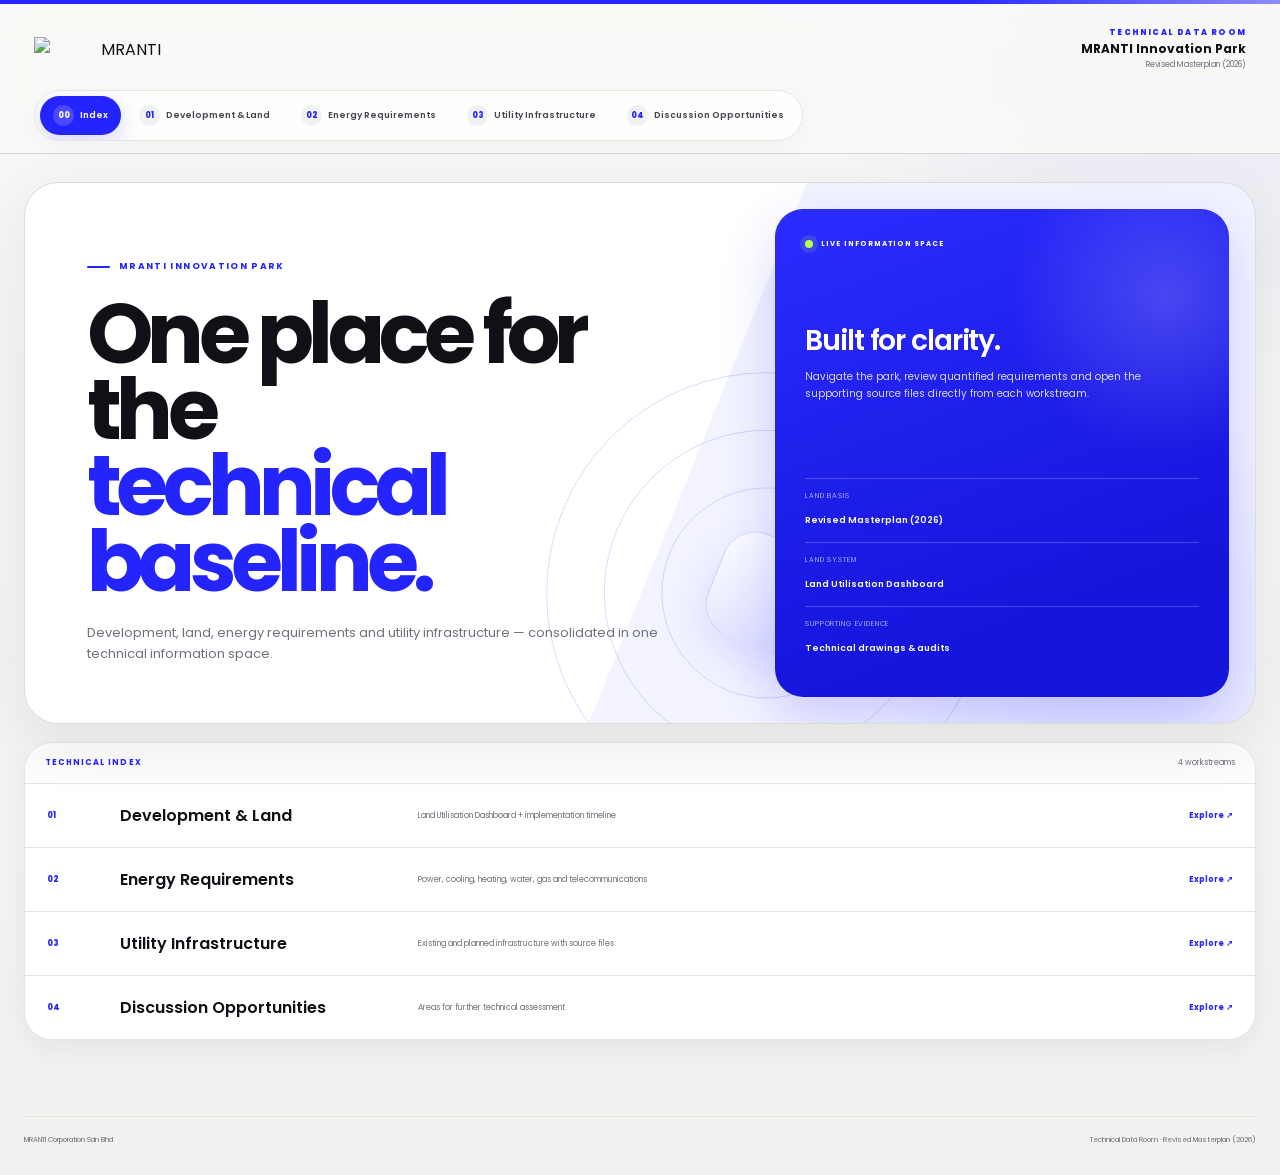
==== commit 824ed009: "Add files via upload" ====
--- a/index.html
+++ b/index.html
@@ -40,6 +40,7 @@
   <main class="page-shell">
     <section class="view active" id="overview">
       <section class="hero">
+        <div class="hero-visual" aria-hidden="true"><span></span><span></span><span></span><i></i></div>
         <div class="hero-main">
           <span class="eyebrow">MRANTI INNOVATION PARK</span>
           <h1>One place for the<br><em>technical baseline.</em></h1>
@@ -99,7 +100,7 @@
         <p>The Land Utilisation Dashboard is the primary view for the masterplan and land use by individual plot. The implementation programme is provided separately below.</p>
       </div>
 
-      <section class="module">
+      <section class="module modern-module">
         <div class="module-head">
           <div><span>LIVE SYSTEM</span><h3>MRANTI Land Utilisation Dashboard</h3></div>
           <a href="https://app.powerbi.com/view?r=eyJrIjoiOTQ0YTMzOTMtMTMxNy00NjY1LWI3NjktN2VlZDdmM2IzNmE2IiwidCI6IjcxYzhjMDNlLTE1NDctNDRiNC05NGE4LWVjYjRjNmVlYzg0NSIsImMiOjEwfQ%3D%3D" target="_blank" rel="noopener">Open in Power BI ↗</a>
@@ -107,7 +108,7 @@
         <div class="embed-wrap"><iframe title="MRANTI Land Utilisation Dashboard" src="https://app.powerbi.com/view?r=eyJrIjoiOTQ0YTMzOTMtMTMxNy00NjY1LWI3NjktN2VlZDdmM2IzNmE2IiwidCI6IjcxYzhjMDNlLTE1NDctNDRiNC05NGE4LWVjYjRjNmVlYzg0NSIsImMiOjEwfQ%3D%3D" allowfullscreen="true"></iframe></div>
       </section>
 
-      <section class="module">
+      <section class="module modern-module">
         <div class="module-head">
           <div><span>IMPLEMENTATION PROGRAMME</span><h3>MRANTI Master Timeline · 28 May 2026</h3></div>
           <a href="https://drive.google.com/file/d/1Vmn3-R7UxV1WrpyT6in5Hj6vifLhgvmF/view?usp=drivesdk" target="_blank" rel="noopener">Open source PDF ↗</a>
--- a/styles.css
+++ b/styles.css
@@ -1,18 +1,23 @@
 
 :root{
-  --blue:#2323ff;
-  --ink:#111118;
-  --muted:#656a76;
-  --bg:#f3f4f6;
-  --white:#fff;
-  --line:#dde0e6;
-  --soft:#eeeeff;
-  --green:#16815d;
-  --greenbg:#e8f6f0;
-  --amber:#9d6200;
+  --blue:#2424ff;
+  --blue2:#1010d8;
+  --blue-soft:#eef0ff;
+  --ink:#101116;
+  --muted:#6e727c;
+  --bg:#f3f4f2;
+  --paper:#fbfbf8;
+  --white:#ffffff;
+  --line:#e4e5e1;
+  --line2:#d5d7d3;
+  --green:#1c7b58;
+  --greenbg:#eaf7f0;
+  --amber:#946000;
   --amberbg:#fff3dd;
-  --grey:#767b84;
-  --greybg:#eef0f3;
+  --grey:#777b83;
+  --greybg:#eff0f1;
+  --shadow:0 20px 60px rgba(21,23,38,.08);
+  --shadow-soft:0 10px 30px rgba(21,23,38,.055);
 }
 *{box-sizing:border-box}
 html{scroll-behavior:smooth}
@@ -20,204 +25,573 @@
   margin:0;
   font-family:'Poppins',Arial,sans-serif;
   color:var(--ink);
-  background:var(--bg);
+  background:
+    radial-gradient(circle at 92% 4%, rgba(36,36,255,.07), transparent 23%),
+    linear-gradient(180deg,#f7f8f6 0,#f1f2ef 100%);
   -webkit-font-smoothing:antialiased;
 }
 button,a{font:inherit}
-.top-rule{height:4px;background:var(--blue)}
+button{color:inherit}
+.top-rule{
+  height:4px;
+  background:linear-gradient(90deg,var(--blue) 0 74%,#8c8cff 100%);
+}
+
 .site-header{
   position:sticky;top:0;z-index:50;
-  background:rgba(255,255,255,.97);
-  border-bottom:1px solid var(--line);
-  backdrop-filter:blur(16px);
+  background:rgba(250,250,248,.88);
+  border-bottom:1px solid rgba(210,212,209,.9);
+  backdrop-filter:blur(18px);
 }
 .header-row{
-  min-height:92px;padding:15px 34px 12px;
+  min-height:86px;
+  padding:15px 34px 11px;
   display:flex;align-items:center;justify-content:space-between;gap:30px;
 }
 .logo-button{border:0;background:none;padding:0;cursor:pointer}
-.logo-button img{display:block;width:188px;height:auto}
-.header-context{display:flex;flex-direction:column;text-align:right;align-items:flex-end;gap:2px}
-.header-context>span{font-size:9px;font-weight:800;letter-spacing:.12em;color:var(--blue)}
-.header-context strong{font-size:13px}
-.header-context small{font-size:9px;color:var(--muted)}
+.logo-button img{display:block;width:178px;height:auto}
+.header-context{display:flex;flex-direction:column;text-align:right;align-items:flex-end;gap:1px}
+.header-context>span{
+  font-size:8px;font-weight:800;letter-spacing:.15em;color:var(--blue);
+  text-transform:uppercase;
+}
+.header-context strong{font-size:12px}
+.header-context small{font-size:8px;color:var(--muted)}
+
 .main-nav{
-  padding:0 34px;display:flex;gap:0;overflow:auto;
-  border-top:1px solid #eef0f3;
+  width:max-content;
+  margin:0 34px 12px;
+  padding:5px;
+  display:flex;gap:5px;overflow:auto;
+  background:rgba(255,255,255,.78);
+  border:1px solid var(--line);
+  border-radius:999px;
+  box-shadow:0 6px 22px rgba(20,22,36,.035);
 }
 .main-nav button{
-  border:0;border-right:1px solid #eceef2;background:#fff;
-  padding:13px 17px;cursor:pointer;white-space:nowrap;
-  font-size:10px;font-weight:600;color:#414651;
-  transition:.16s ease;
-}
-.main-nav button:first-child{border-left:1px solid #eceef2}
-.main-nav button span{font-size:9px;color:var(--blue);font-weight:800;margin-right:7px}
-.main-nav button:hover{background:#f5f5ff;color:var(--blue)}
-.main-nav button.active{background:var(--blue);color:#fff}
-.main-nav button.active span{color:#fff}
-
-.page-shell{width:min(1540px,calc(100% - 48px));margin:auto;padding:34px 0 70px}
-.view{display:none}.view.active{display:block}
+  border:0;background:transparent;
+  padding:9px 13px;cursor:pointer;white-space:nowrap;
+  font-size:9px;font-weight:600;color:#434650;
+  border-radius:999px;
+  transition:.18s ease;
+}
+.main-nav button span{
+  display:inline-flex;align-items:center;justify-content:center;
+  min-width:21px;height:21px;margin-right:6px;
+  border-radius:999px;
+  background:#f0f1f3;color:var(--blue);
+  font-size:8px;font-weight:800;
+}
+.main-nav button:hover{background:#f1f1ff;color:var(--blue)}
+.main-nav button.active{
+  color:#fff;
+  background:var(--blue);
+  box-shadow:0 8px 22px rgba(36,36,255,.18);
+}
+.main-nav button.active span{background:rgba(255,255,255,.17);color:#fff}
+
+.page-shell{
+  width:min(1500px,calc(100% - 48px));
+  margin:auto;
+  padding:28px 0 76px;
+}
+.view{display:none}
+.view.active{display:block}
 
 .eyebrow{
   display:inline-flex;align-items:center;gap:9px;
-  font-size:10px;font-weight:800;letter-spacing:.13em;color:var(--blue);
-}
-.eyebrow:before{content:"";width:24px;height:2px;background:var(--blue)}
-
+  font-size:9px;font-weight:700;letter-spacing:.15em;color:var(--blue);
+  text-transform:uppercase;
+}
+.eyebrow:before{
+  content:"";width:23px;height:2px;background:var(--blue);border-radius:99px;
+}
+
+/* HERO — same content, modern energy-tech treatment */
 .hero{
-  display:grid;grid-template-columns:minmax(0,1.45fr) minmax(310px,.55fr);
-  min-height:450px;background:#fff;
-  border:1px solid var(--line);
-  overflow:hidden;
-}
-.hero-main{padding:54px 58px 50px}
+  min-height:540px;
+  display:grid;
+  grid-template-columns:minmax(0,1.22fr) minmax(360px,.78fr);
+  position:relative;
+  overflow:hidden;
+  border-radius:34px;
+  background:
+    linear-gradient(112deg,rgba(255,255,255,.96) 0 54%,rgba(242,243,255,.94) 54% 100%);
+  border:1px solid rgba(216,218,214,.9);
+  box-shadow:var(--shadow);
+}
+.hero:after{
+  content:"";
+  position:absolute;
+  inset:auto -110px -170px auto;
+  width:520px;height:520px;
+  border-radius:50%;
+  background:radial-gradient(circle,rgba(36,36,255,.10),transparent 67%);
+  pointer-events:none;
+}
+.hero-main{
+  position:relative;z-index:3;
+  padding:62px 62px 54px;
+  align-self:center;
+}
 .hero-main h1{
-  margin:22px 0 22px;
-  font-size:clamp(54px,6.5vw,96px);
-  line-height:.91;letter-spacing:-.065em;font-weight:800;
-}
-.hero-main h1 em{font-style:normal;color:var(--blue)}
-.hero-main p{max-width:770px;margin:0;font-size:14px;line-height:1.6;color:var(--muted)}
+  margin:21px 0 22px;
+  max-width:920px;
+  font-size:clamp(56px,6.6vw,98px);
+  line-height:.9;
+  letter-spacing:-.068em;
+  font-weight:700;
+}
+.hero-main h1 em{
+  font-style:normal;
+  color:var(--blue);
+  position:relative;
+}
+.hero-main p{
+  max-width:720px;
+  margin:0;
+  font-size:13px;
+  line-height:1.65;
+  color:var(--muted);
+}
+
 .hero-panel{
-  background:var(--blue);color:#fff;padding:38px 34px;
+  position:relative;z-index:3;
+  margin:26px 26px 26px 0;
+  min-height:488px;
+  border-radius:28px;
+  color:#fff;
+  padding:30px 30px 27px;
   display:flex;flex-direction:column;justify-content:space-between;
-}
-.hero-panel-top{display:flex;align-items:center;gap:8px;font-size:8px;font-weight:700;letter-spacing:.11em}
-.signal{width:8px;height:8px;border-radius:50%;background:#fff;box-shadow:0 0 0 5px rgba(255,255,255,.14)}
-.hero-panel-copy{margin:70px 0}
-.hero-panel-copy strong{font-size:28px;line-height:1.1}
-.hero-panel-copy p{font-size:11px;line-height:1.6;color:rgba(255,255,255,.82);margin:10px 0 0}
-.hero-stats div{padding:13px 0;border-top:1px solid rgba(255,255,255,.28)}
-.hero-stats small{display:block;font-size:8px;letter-spacing:.11em;color:rgba(255,255,255,.62);margin-bottom:5px}
-.hero-stats b{font-size:10px}
-
-.index-list{background:#fff;border:1px solid var(--line);border-top:0}
-.index-head{display:flex;justify-content:space-between;padding:13px 18px;border-bottom:1px solid var(--line)}
-.index-head span{font-size:8px;color:var(--blue);font-weight:800;letter-spacing:.12em}
+  background:
+    radial-gradient(circle at 86% 18%,rgba(255,255,255,.17),transparent 28%),
+    linear-gradient(160deg,#2c2cff 0%,#1515dc 76%);
+  box-shadow:0 22px 55px rgba(36,36,255,.2);
+}
+.hero-panel-top{
+  display:flex;align-items:center;gap:8px;
+  font-size:7px;font-weight:700;letter-spacing:.15em;
+  text-transform:uppercase;
+}
+.signal{
+  width:8px;height:8px;border-radius:50%;
+  background:#b8ff56;
+  box-shadow:0 0 0 5px rgba(184,255,86,.13);
+}
+.hero-panel-copy{margin:45px 0}
+.hero-panel-copy strong{
+  font-size:clamp(28px,2.2vw,38px);
+  line-height:1.07;
+  letter-spacing:-.04em;
+  font-weight:600;
+}
+.hero-panel-copy p{
+  font-size:10px;line-height:1.65;
+  color:rgba(255,255,255,.82);margin:12px 0 0;
+}
+.hero-stats div{
+  padding:12px 0;
+  border-top:1px solid rgba(255,255,255,.22);
+}
+.hero-stats small{
+  display:block;
+  font-size:7px;letter-spacing:.12em;
+  color:rgba(255,255,255,.6);
+  margin-bottom:4px;
+}
+.hero-stats b{font-size:9px;font-weight:600}
+
+/* decorative "renewable-tech" layer, CSS only */
+.hero-visual{
+  position:absolute;
+  right:20.2%;
+  bottom:-110px;
+  width:480px;height:480px;
+  z-index:1;
+  pointer-events:none;
+}
+.hero-visual span{
+  position:absolute;inset:50%;
+  border-radius:50%;
+  transform:translate(-50%,-50%);
+  border:1px solid rgba(36,36,255,.16);
+}
+.hero-visual span:nth-child(1){width:92%;height:92%}
+.hero-visual span:nth-child(2){width:68%;height:68%}
+.hero-visual span:nth-child(3){width:44%;height:44%}
+.hero-visual i{
+  position:absolute;left:50%;top:50%;
+  width:110px;height:110px;
+  transform:translate(-50%,-50%) rotate(22deg);
+  background:linear-gradient(145deg,#fff,#d9dbff);
+  border:1px solid rgba(36,36,255,.12);
+  border-radius:34px;
+  box-shadow:0 18px 44px rgba(36,36,255,.11);
+}
+
+.index-list{
+  margin-top:18px;
+  background:rgba(255,255,255,.84);
+  border:1px solid var(--line);
+  border-radius:28px;
+  overflow:hidden;
+  box-shadow:var(--shadow-soft);
+}
+.index-head{
+  display:flex;justify-content:space-between;
+  padding:14px 20px;
+  border-bottom:1px solid var(--line);
+}
+.index-head span{
+  font-size:8px;color:var(--blue);
+  font-weight:700;letter-spacing:.13em;
+}
 .index-head small{font-size:8px;color:var(--muted)}
 .index-list button{
-  width:100%;display:grid;grid-template-columns:55px 260px minmax(0,1fr) 85px;
+  width:100%;
+  display:grid;
+  grid-template-columns:55px 280px minmax(0,1fr) 88px;
   align-items:center;gap:18px;text-align:left;
-  padding:19px 20px;background:#fff;border:0;border-bottom:1px solid var(--line);cursor:pointer;
+  padding:19px 22px;
+  background:rgba(255,255,255,.88);
+  border:0;border-bottom:1px solid var(--line);
+  cursor:pointer;
+  transition:.18s ease;
 }
 .index-list button:last-child{border-bottom:0}
-.index-list button:hover{background:#f5f5ff}
-.index-list .n{font-size:9px;color:var(--blue);font-weight:800}
-.index-list strong{font-size:17px}
-.index-list small{font-size:9px;color:var(--muted)}
-.index-list b{justify-self:end;color:var(--blue);font-size:9px}
-
-.page-title{padding:10px 0 26px;margin-bottom:24px;border-bottom:1px solid var(--line)}
-.page-title h2{margin:10px 0 8px;font-size:clamp(42px,5vw,72px);line-height:.95;letter-spacing:-.05em}
-.page-title p{max-width:790px;margin:0;font-size:11px;line-height:1.6;color:var(--muted)}
-.utility-title{display:grid;grid-template-columns:1fr auto;align-items:end}
-
-.module{background:#fff;border:1px solid var(--line);margin-bottom:28px}
-.module-head{display:flex;justify-content:space-between;gap:20px;align-items:end;padding:18px 20px;border-bottom:1px solid var(--line)}
-.module-head span{font-size:8px;font-weight:800;letter-spacing:.11em;color:var(--blue)}
-.module-head h3{margin:5px 0 0;font-size:22px}
-.module-head a{color:var(--blue);text-decoration:none;font-size:9px;font-weight:700}
-.embed-wrap iframe{display:block;width:100%;height:800px;border:0}
-.doc-image{display:flex;position:relative;margin:18px;background:#f7f7f9;border:1px solid var(--line);overflow:hidden;text-decoration:none}
+.index-list button:hover{
+  background:
+    linear-gradient(90deg,rgba(238,238,255,.9),rgba(255,255,255,.9));
+  padding-left:27px;
+}
+.index-list .n{font-size:8px;color:var(--blue);font-weight:800}
+.index-list strong{font-size:16px;font-weight:600}
+.index-list small{font-size:8px;color:var(--muted)}
+.index-list b{justify-self:end;color:var(--blue);font-size:8px}
+
+/* INNER PAGES */
+.page-title{
+  display:grid;
+  grid-template-columns:minmax(0,1fr) minmax(260px,.35fr);
+  gap:30px;
+  padding:24px 26px 28px;
+  margin-bottom:20px;
+  background:rgba(255,255,255,.72);
+  border:1px solid var(--line);
+  border-radius:26px;
+}
+.page-title .eyebrow{grid-column:1}
+.page-title h2{
+  grid-column:1;
+  margin:7px 0 4px;
+  font-size:clamp(46px,5.1vw,74px);
+  line-height:.94;letter-spacing:-.055em;
+  font-weight:650;
+}
+.page-title p{
+  grid-column:2;grid-row:1 / span 3;
+  align-self:end;
+  max-width:420px;margin:0;
+  font-size:10px;line-height:1.65;color:var(--muted);
+}
+.utility-title{grid-template-columns:minmax(0,1fr) auto}
+.utility-title>div:first-child{display:contents}
+
+.module{
+  background:#fff;
+  border:1px solid var(--line);
+  border-radius:26px;
+  margin-bottom:22px;
+  overflow:hidden;
+  box-shadow:var(--shadow-soft);
+}
+.module-head{
+  display:flex;justify-content:space-between;gap:20px;align-items:end;
+  padding:18px 20px;
+  border-bottom:1px solid var(--line);
+}
+.module-head span{
+  display:inline-flex;
+  padding:5px 8px;
+  border-radius:999px;
+  background:var(--blue-soft);
+  color:var(--blue);
+  font-size:7px;font-weight:700;letter-spacing:.11em;
+}
+.module-head h3{
+  margin:7px 0 0;
+  font-size:20px;font-weight:600;letter-spacing:-.025em;
+}
+.module-head a{
+  color:var(--blue);text-decoration:none;font-size:8px;font-weight:700;
+}
+.embed-wrap{
+  margin:16px;
+  border-radius:20px;
+  overflow:hidden;
+  border:1px solid var(--line);
+}
+.embed-wrap iframe{display:block;width:100%;height:780px;border:0}
+.doc-image{
+  display:flex;position:relative;
+  margin:16px;
+  background:#f5f6f7;
+  border:1px solid var(--line);
+  border-radius:20px;
+  overflow:hidden;
+  text-decoration:none;
+}
 .doc-image img{width:100%;height:auto;object-fit:contain;display:block;background:#fff}
-.doc-image span{position:absolute;right:16px;bottom:16px;padding:8px 11px;background:var(--blue);color:white;font-size:8px;font-weight:700}
-
-.register{background:#fff;border:1px solid var(--line)}
+.doc-image span{
+  position:absolute;right:16px;bottom:16px;
+  padding:8px 11px;border-radius:999px;
+  background:rgba(36,36,255,.96);color:#fff;
+  font-size:7px;font-weight:700;
+  box-shadow:0 8px 22px rgba(36,36,255,.2);
+}
+
+.register{
+  background:#fff;
+  border:1px solid var(--line);
+  border-radius:26px;
+  overflow:hidden;
+  box-shadow:var(--shadow-soft);
+}
 .register article{
-  display:grid;grid-template-columns:45px 190px 185px minmax(0,1fr) 125px;
-  gap:16px;align-items:start;padding:22px 18px;border-bottom:1px solid var(--line)
+  display:grid;
+  grid-template-columns:45px 190px 180px minmax(0,1fr) 125px;
+  gap:16px;align-items:start;
+  padding:22px 20px;
+  border-bottom:1px solid var(--line);
+  transition:.15s ease;
 }
 .register article:last-child{border-bottom:0}
-.reg-no{font-size:8px;color:var(--blue);font-weight:800}
-.reg-name{font-size:17px}
-.reg-value{font-size:38px;line-height:.95;letter-spacing:-.04em;font-weight:700}
-.reg-value small{font-size:10px;letter-spacing:0}
-.reg-value.text{font-size:18px;letter-spacing:-.02em}
-.reg-value.faded{color:#b7bbc3}
-.reg-text b{font-size:10px}
-.reg-text p{margin:4px 0 0;font-size:9px;line-height:1.55;color:var(--muted)}
-.reg-text button{border:0;background:none;padding:0;margin-top:6px;color:var(--blue);font-size:8px;font-weight:700;cursor:pointer}
-.status{display:inline-flex;justify-self:end;padding:5px 7px;border-radius:999px;font-size:8px;font-weight:700}
+.register article:hover{background:#f8f8ff}
+.reg-no{font-size:7px;color:var(--blue);font-weight:800}
+.reg-name{font-size:16px;font-weight:600}
+.reg-value{font-size:35px;line-height:.95;letter-spacing:-.04em;font-weight:650}
+.reg-value small{font-size:9px;letter-spacing:0}
+.reg-value.text{font-size:17px;letter-spacing:-.02em}
+.reg-value.faded{color:#bec1c8}
+.reg-text b{font-size:9px;font-weight:600}
+.reg-text p{margin:4px 0 0;font-size:8px;line-height:1.6;color:var(--muted)}
+.reg-text button{
+  border:0;background:none;padding:0;margin-top:6px;
+  color:var(--blue);font-size:7px;font-weight:700;cursor:pointer;
+}
+.status{
+  display:inline-flex;justify-self:end;
+  padding:5px 7px;border-radius:999px;font-size:7px;font-weight:700;
+}
 .status.green{background:var(--greenbg);color:var(--green)}
 .status.amber{background:var(--amberbg);color:var(--amber)}
 .status.grey{background:var(--greybg);color:var(--grey)}
 
-.legend{display:flex;gap:13px;flex-wrap:wrap;font-size:8px;color:var(--muted)}
+.legend{display:flex;gap:12px;flex-wrap:wrap;font-size:7px;color:var(--muted)}
 .legend span{display:flex;align-items:center;gap:5px}
 .legend i{width:7px;height:7px;border-radius:50%;display:inline-block}
-.legend .g{background:var(--green)}.legend .b{background:var(--blue)}.legend .x{background:var(--grey)}
-
-.workspace{display:grid;grid-template-columns:220px minmax(0,1fr);background:#fff;border:1px solid var(--line);min-height:720px}
-.utility-nav{border-right:1px solid var(--line);background:#fafafa}
-.utility-nav button{width:100%;display:grid;grid-template-columns:30px 1fr;grid-template-areas:"no title" ". meta";gap:2px 5px;padding:14px 12px;border:0;border-bottom:1px solid var(--line);background:transparent;text-align:left;cursor:pointer}
-.utility-nav button:hover{background:#f2f2ff}
-.utility-nav button.active{background:var(--blue);color:#fff}
-.utility-nav button span{grid-area:no;font-size:8px;color:var(--blue);font-weight:800}
-.utility-nav button strong{grid-area:title;font-size:10px}
-.utility-nav button small{grid-area:meta;font-size:8px;color:var(--muted)}
+.legend .g{background:var(--green)}
+.legend .b{background:var(--blue)}
+.legend .x{background:var(--grey)}
+
+.workspace{
+  display:grid;
+  grid-template-columns:220px minmax(0,1fr);
+  background:#fff;
+  border:1px solid var(--line);
+  border-radius:26px;
+  overflow:hidden;
+  min-height:700px;
+  box-shadow:var(--shadow-soft);
+}
+.utility-nav{
+  border-right:1px solid var(--line);
+  background:#f8f8f6;
+  padding:8px;
+}
+.utility-nav button{
+  width:100%;
+  display:grid;
+  grid-template-columns:30px 1fr;
+  grid-template-areas:"no title" ". meta";
+  gap:2px 5px;
+  padding:13px 11px;
+  border:0;
+  background:transparent;
+  border-radius:14px;
+  text-align:left;cursor:pointer;
+  transition:.15s ease;
+}
+.utility-nav button+button{margin-top:4px}
+.utility-nav button:hover{background:#efefff}
+.utility-nav button.active{
+  background:var(--blue);color:#fff;
+  box-shadow:0 8px 22px rgba(36,36,255,.16);
+}
+.utility-nav button span{grid-area:no;font-size:7px;color:var(--blue);font-weight:800}
+.utility-nav button strong{grid-area:title;font-size:9px;font-weight:600}
+.utility-nav button small{grid-area:meta;font-size:7px;color:var(--muted)}
 .utility-nav button.active span,.utility-nav button.active small{color:#fff}
 
-.utility-pane{display:none}.utility-pane.active{display:block}
-.utility-summary{display:grid;grid-template-columns:270px 1fr;gap:35px;padding:22px 25px;border-bottom:1px solid var(--line)}
-.utility-summary>div>span{font-size:8px;color:var(--blue);font-weight:800;letter-spacing:.12em}
-.utility-summary h3{margin:5px 0 0;font-size:25px}
+.utility-pane{display:none}
+.utility-pane.active{display:block}
+.utility-summary{
+  display:grid;grid-template-columns:260px 1fr;gap:34px;
+  padding:22px 25px;
+  border-bottom:1px solid var(--line);
+}
+.utility-summary>div>span{
+  font-size:7px;color:var(--blue);font-weight:800;letter-spacing:.12em;
+}
+.utility-summary h3{margin:5px 0 0;font-size:23px;font-weight:600}
 .summary-cols{display:grid;grid-template-columns:1fr 1fr;gap:24px}
-.summary-cols small{font-size:8px;color:var(--muted);font-weight:700}
-.summary-cols p{margin:5px 0 0;font-size:9px;line-height:1.55}
-.browser{display:grid;grid-template-columns:minmax(0,1fr) 340px;min-height:565px}
-.preview{display:flex;flex-direction:column;background:#f6f6f8;border-right:1px solid var(--line)}
-.preview-bar{display:flex;justify-content:space-between;gap:14px;align-items:center;padding:10px 12px;border-bottom:1px solid var(--line);background:#fff}
-.preview-bar span{font-size:8px;font-weight:600;white-space:nowrap;overflow:hidden;text-overflow:ellipsis}
-.preview-bar a{font-size:8px;font-weight:700;color:var(--blue);text-decoration:none;white-space:nowrap}
-.preview-canvas{position:relative;display:flex;align-items:center;justify-content:center;flex:1;min-height:515px;padding:18px;text-decoration:none}
-.preview-canvas img{width:100%;height:100%;max-height:500px;object-fit:contain;background:#fff;box-shadow:0 12px 35px rgba(12,15,40,.09)}
-.preview-canvas>span{position:absolute;right:24px;bottom:24px;background:#fff;color:var(--blue);padding:7px 9px;font-size:8px;font-weight:700;box-shadow:0 6px 22px rgba(12,15,40,.09)}
-.source-list{max-height:565px;overflow:auto}
-.source-item{width:100%;display:grid;grid-template-columns:30px 1fr 18px;gap:6px;padding:12px 10px;border:0;border-bottom:1px solid var(--line);background:#fff;text-align:left;cursor:pointer}
-.source-item:hover{background:#f7f7ff}.source-item.selected{background:var(--soft)}
-.source-no{font-size:8px;color:var(--blue);font-weight:800}
-.source-copy strong{display:block;font-size:8px;line-height:1.35;word-break:break-word}
-.source-copy small{display:block;margin-top:3px;font-size:7px;color:var(--muted)}
+.summary-cols small{font-size:7px;color:var(--muted);font-weight:700}
+.summary-cols p{margin:5px 0 0;font-size:8px;line-height:1.6}
+.browser{display:grid;grid-template-columns:minmax(0,1fr) 330px;min-height:550px}
+.preview{
+  display:flex;flex-direction:column;
+  background:#f4f5f6;
+  border-right:1px solid var(--line);
+}
+.preview-bar{
+  display:flex;justify-content:space-between;gap:14px;align-items:center;
+  padding:10px 12px;border-bottom:1px solid var(--line);background:#fff;
+}
+.preview-bar span{
+  font-size:7px;font-weight:600;white-space:nowrap;overflow:hidden;text-overflow:ellipsis;
+}
+.preview-bar a{
+  font-size:7px;font-weight:700;color:var(--blue);text-decoration:none;white-space:nowrap;
+}
+.preview-canvas{
+  position:relative;
+  display:flex;align-items:center;justify-content:center;
+  flex:1;min-height:500px;padding:18px;text-decoration:none;
+}
+.preview-canvas img{
+  width:100%;height:100%;max-height:485px;
+  object-fit:contain;background:#fff;
+  border-radius:16px;
+  box-shadow:0 14px 38px rgba(20,22,35,.09);
+}
+.preview-canvas>span{
+  position:absolute;right:25px;bottom:25px;
+  background:rgba(255,255,255,.97);color:var(--blue);
+  padding:7px 9px;border-radius:999px;
+  font-size:7px;font-weight:700;
+  box-shadow:0 7px 22px rgba(20,22,35,.08);
+}
+.source-list{max-height:550px;overflow:auto}
+.source-item{
+  width:100%;
+  display:grid;grid-template-columns:30px 1fr 18px;gap:6px;
+  padding:12px 10px;
+  border:0;border-bottom:1px solid var(--line);
+  background:#fff;text-align:left;cursor:pointer;
+}
+.source-item:hover{background:#f7f7ff}
+.source-item.selected{background:var(--soft)}
+.source-no{font-size:7px;color:var(--blue);font-weight:800}
+.source-copy strong{display:block;font-size:7px;line-height:1.4;word-break:break-word}
+.source-copy small{display:block;margin-top:3px;font-size:6.5px;color:var(--muted)}
 .source-icon{color:var(--blue)}
-.concept-list{display:grid;gap:1px;padding:22px;background:var(--line)}
-.concept-list a{display:grid;grid-template-columns:40px 1fr 20px;align-items:center;gap:8px;padding:16px;background:#fff;color:var(--ink);text-decoration:none}
+.concept-list{
+  display:grid;gap:1px;padding:22px;background:var(--line);
+}
+.concept-list a{
+  display:grid;grid-template-columns:40px 1fr 20px;
+  align-items:center;gap:8px;
+  padding:17px;background:#fff;color:var(--ink);text-decoration:none;
+}
 .concept-list a:hover{background:#f5f5ff}
-.concept-list span{font-size:8px;color:var(--blue);font-weight:800}
-.concept-list strong{font-size:10px}.concept-list small{display:block;margin-top:3px;font-size:8px;color:var(--muted)}
-.footnote{font-size:8px;color:var(--muted);margin:9px 2px 0}
-
-.opportunities{display:grid;grid-template-columns:repeat(4,1fr);gap:1px;background:var(--line);border:1px solid var(--line)}
-.opportunities article{min-height:310px;background:#fff;padding:23px;display:flex;flex-direction:column}
-.opportunities article:hover{background:#f7f7ff}
-.opportunities article>span{font-size:8px;color:var(--blue);font-weight:800}
-.opportunities h3{margin:45px 0 14px;font-size:27px;line-height:1.05}
-.opportunities p{margin:auto 0 0;font-size:9px;line-height:1.55;color:var(--muted)}
-
-footer{width:min(1540px,calc(100% - 48px));margin:0 auto 30px;padding-top:18px;border-top:1px solid var(--line);display:flex;justify-content:space-between;gap:20px;font-size:8px;color:var(--muted)}
+.concept-list span{font-size:7px;color:var(--blue);font-weight:800}
+.concept-list strong{font-size:9px;font-weight:600}
+.concept-list small{display:block;margin-top:3px;font-size:7px;color:var(--muted)}
+.footnote{font-size:7px;color:var(--muted);margin:9px 3px 0}
+
+.opportunities{
+  display:grid;grid-template-columns:repeat(4,1fr);
+  gap:12px;
+}
+.opportunities article{
+  min-height:330px;
+  padding:24px;
+  border:1px solid var(--line);
+  border-radius:24px;
+  background:#fff;
+  display:flex;flex-direction:column;
+  box-shadow:var(--shadow-soft);
+  transition:.18s ease;
+}
+.opportunities article:hover{
+  transform:translateY(-3px);
+  background:#f7f7ff;
+  box-shadow:var(--shadow);
+}
+.opportunities article>span{font-size:7px;color:var(--blue);font-weight:800}
+.opportunities h3{
+  margin:50px 0 14px;
+  font-size:26px;line-height:1.05;letter-spacing:-.03em;font-weight:600;
+}
+.opportunities p{
+  margin:auto 0 0;
+  font-size:8px;line-height:1.6;color:var(--muted);
+}
+
+footer{
+  width:min(1500px,calc(100% - 48px));
+  margin:0 auto 30px;
+  padding-top:18px;
+  border-top:1px solid var(--line);
+  display:flex;justify-content:space-between;gap:20px;
+  font-size:7px;color:var(--muted);
+}
 
 @media(max-width:1050px){
-  .hero{grid-template-columns:1fr}.hero-panel{min-height:310px}
+  .hero{grid-template-columns:1fr}
+  .hero-panel{margin:0 26px 26px;min-height:320px}
+  .hero-visual{right:-80px}
   .index-list button{grid-template-columns:45px 220px 1fr 70px}
-  .register article{grid-template-columns:40px 160px 160px 1fr}.status{grid-column:4}
-  .workspace{grid-template-columns:185px 1fr}
-  .browser{grid-template-columns:1fr}.preview{border-right:0}.source-list{max-height:300px;border-top:1px solid var(--line)}
+  .page-title{grid-template-columns:1fr}
+  .page-title p{grid-column:1;grid-row:auto}
+  .register article{grid-template-columns:40px 160px 160px 1fr}
+  .status{grid-column:4}
+  .workspace{grid-template-columns:190px 1fr}
+  .browser{grid-template-columns:1fr}
+  .preview{border-right:0}
+  .source-list{max-height:300px;border-top:1px solid var(--line)}
   .opportunities{grid-template-columns:repeat(2,1fr)}
 }
 @media(max-width:720px){
-  .header-row{padding:13px 15px}.logo-button img{width:150px}.header-context{max-width:180px}
-  .main-nav{padding:0 12px}
-  .page-shell{width:calc(100% - 28px);padding-top:22px}
-  .hero-main{padding:35px 26px}.hero-panel{padding:30px 26px}
-  .index-list button{grid-template-columns:35px 1fr;grid-template-areas:"n t" ". d" ". g";gap:5px 10px}
-  .index-list .n{grid-area:n}.index-list strong{grid-area:t}.index-list small{grid-area:d}.index-list b{grid-area:g;justify-self:start}
-  .utility-title{grid-template-columns:1fr}
-  .register article{grid-template-columns:32px 1fr;gap:8px}.reg-value,.reg-text,.status{grid-column:2;justify-self:start}
-  .workspace{grid-template-columns:1fr}
-  .utility-nav{display:flex;overflow:auto;border-right:0;border-bottom:1px solid var(--line)}
-  .utility-nav button{min-width:160px;border-right:1px solid var(--line);border-bottom:0}
-  .utility-summary{grid-template-columns:1fr}.summary-cols{grid-template-columns:1fr}
+  .header-row{padding:13px 15px}
+  .logo-button img{width:145px}
+  .header-context{max-width:175px}
+  .main-nav{margin:0 12px 10px}
+  .page-shell{width:calc(100% - 28px);padding-top:20px}
+  .hero{border-radius:24px}
+  .hero-main{padding:38px 27px}
+  .hero-panel{margin:0 14px 14px;padding:28px 24px;border-radius:22px}
+  .hero-visual{display:none}
+  .index-list{border-radius:22px}
+  .index-list button{
+    grid-template-columns:35px 1fr;
+    grid-template-areas:"n t" ". d" ". g";
+    gap:5px 10px;
+  }
+  .index-list .n{grid-area:n}
+  .index-list strong{grid-area:t}
+  .index-list small{grid-area:d}
+  .index-list b{grid-area:g;justify-self:start}
+  .register article{grid-template-columns:32px 1fr;gap:8px}
+  .reg-value,.reg-text,.status{grid-column:2;justify-self:start}
+  .workspace{grid-template-columns:1fr;border-radius:22px}
+  .utility-nav{
+    display:flex;overflow:auto;
+    border-right:0;border-bottom:1px solid var(--line);
+  }
+  .utility-nav button{min-width:160px}
+  .utility-summary{grid-template-columns:1fr}
+  .summary-cols{grid-template-columns:1fr}
   .embed-wrap iframe{height:620px}
   .opportunities{grid-template-columns:1fr}
   footer{width:calc(100% - 28px);flex-direction:column}
